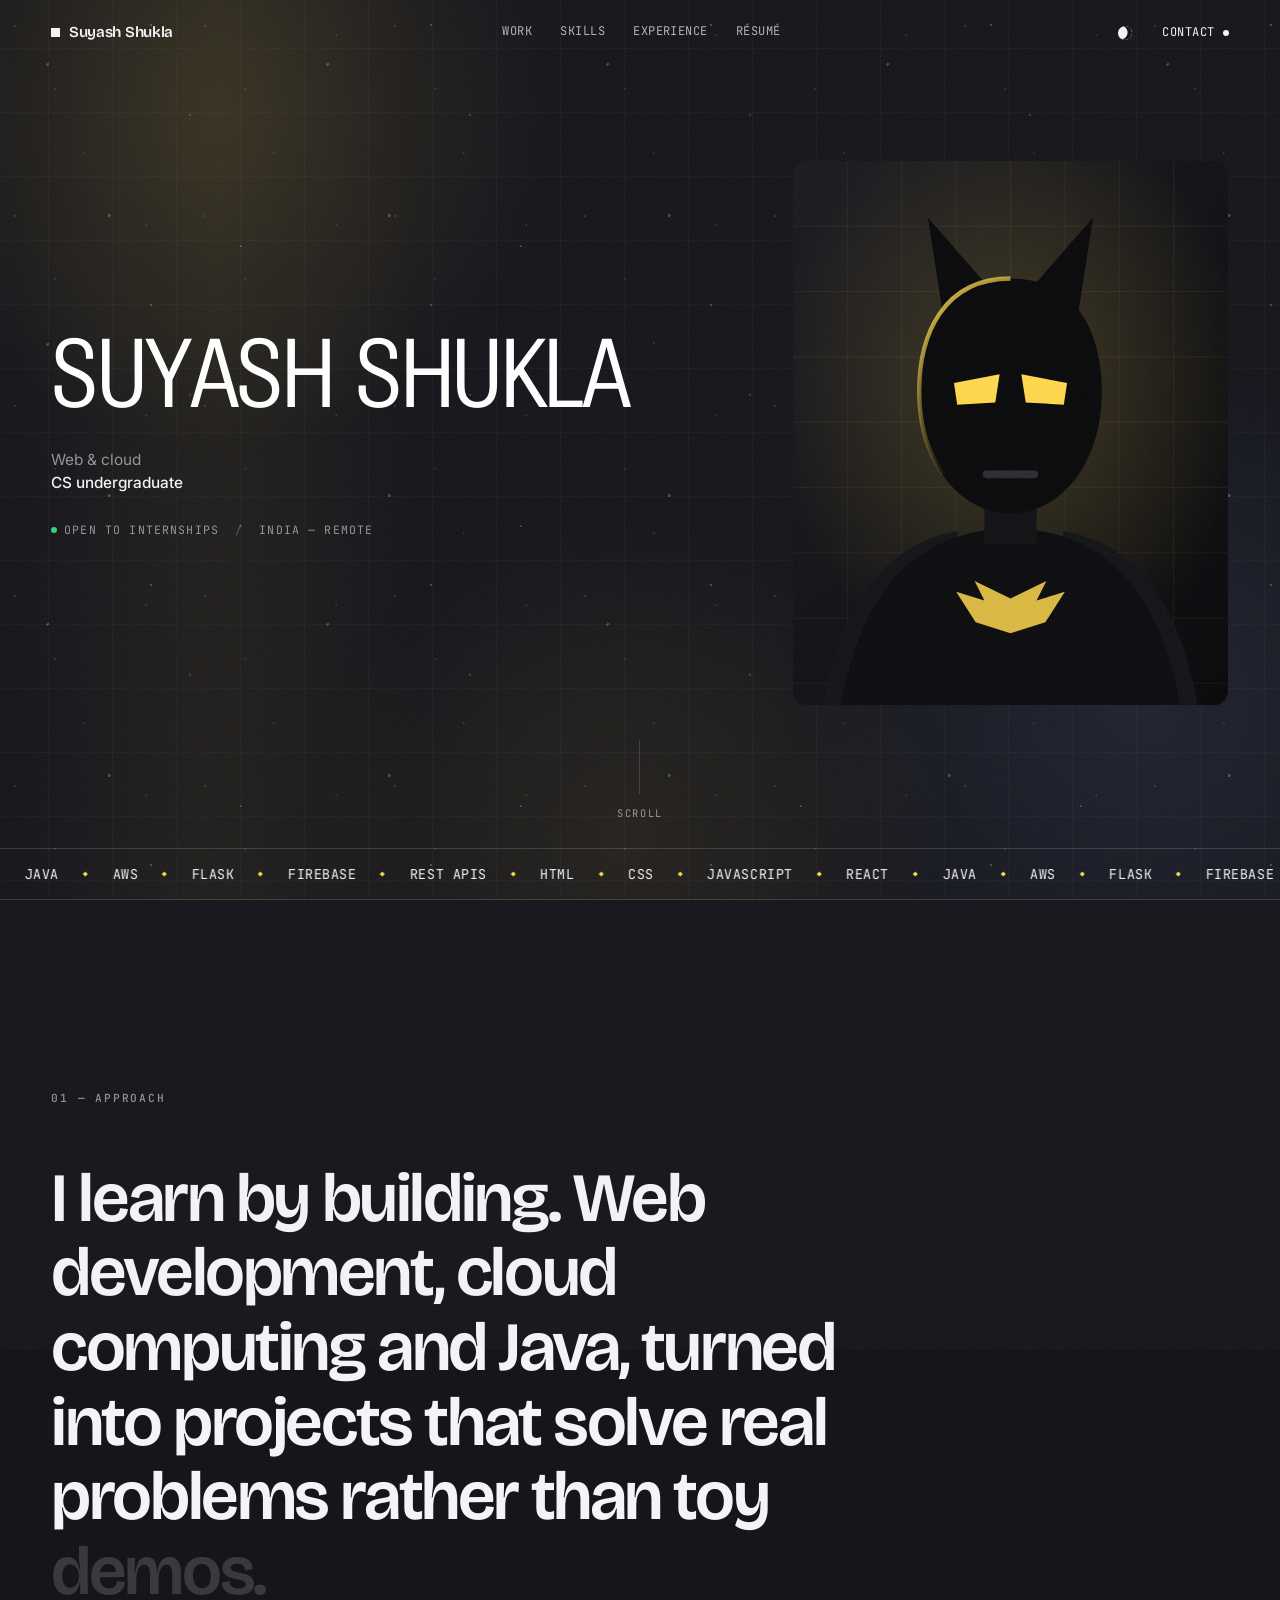
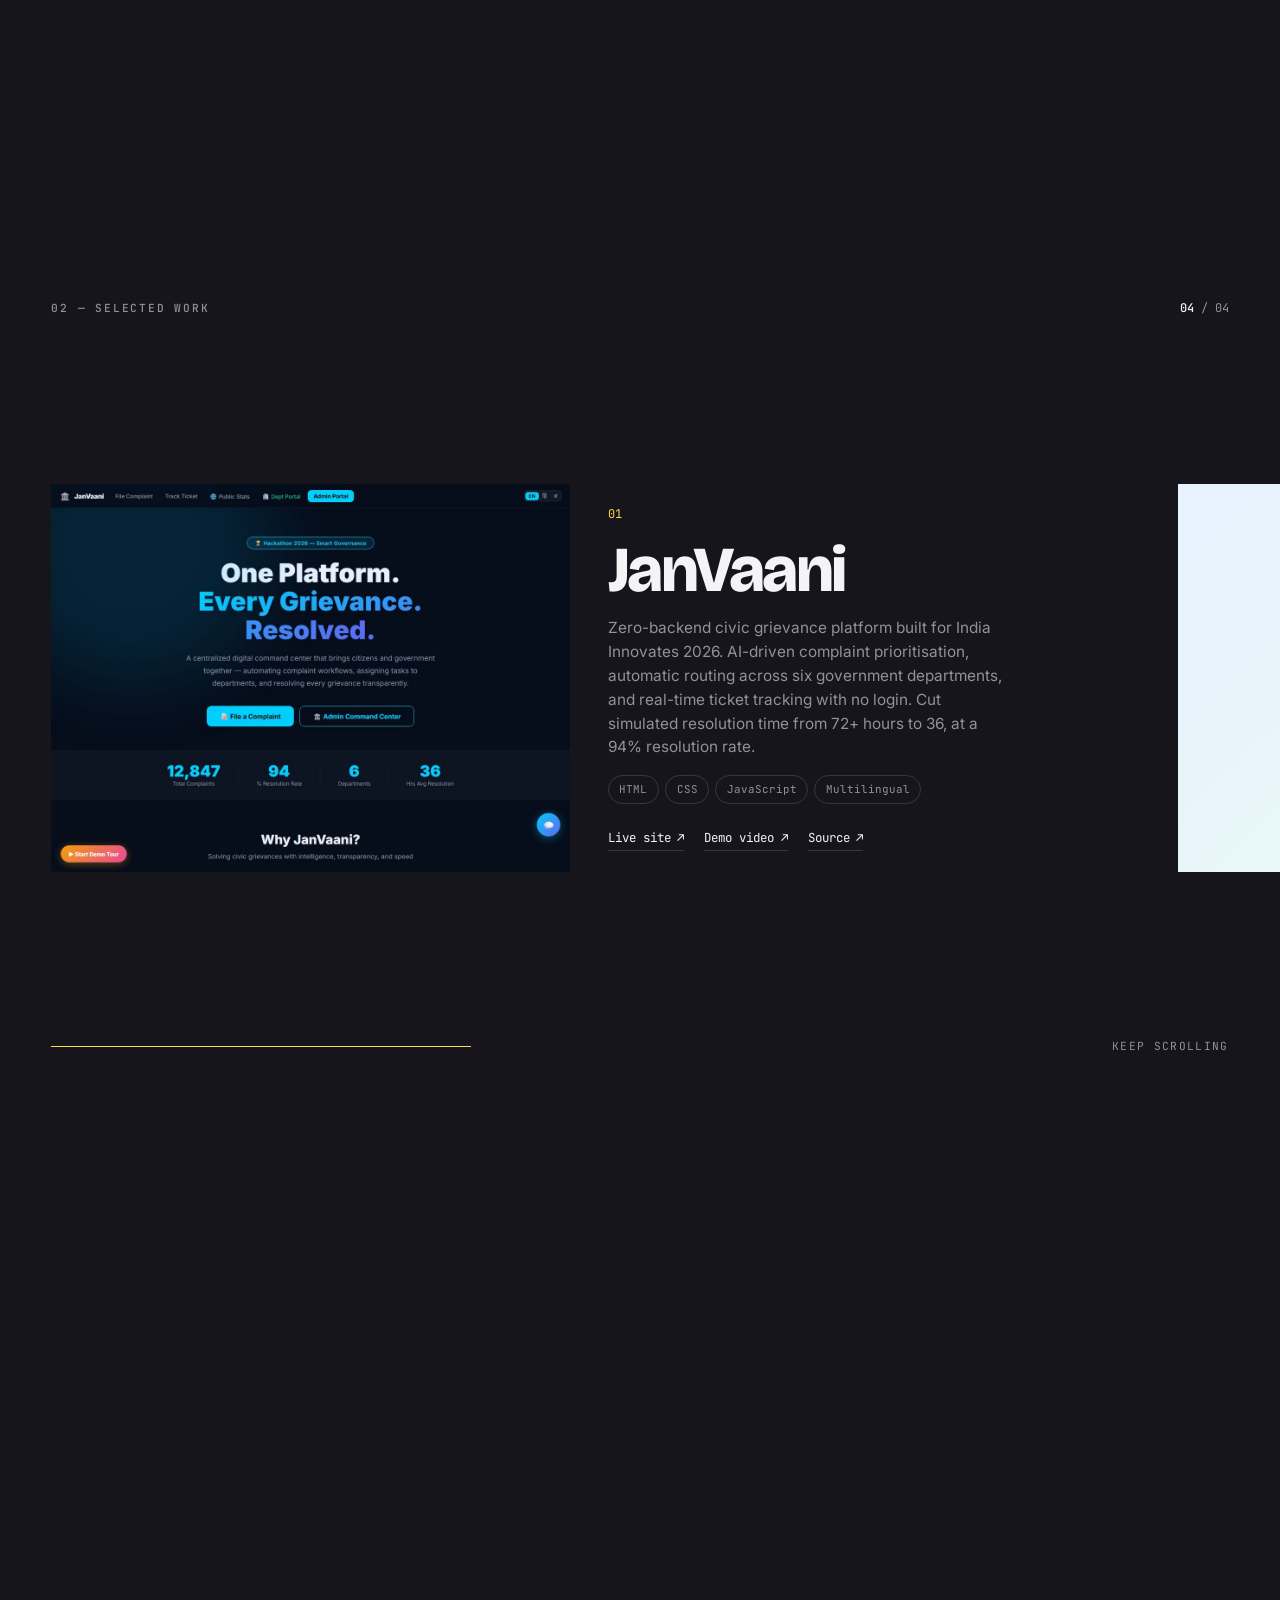
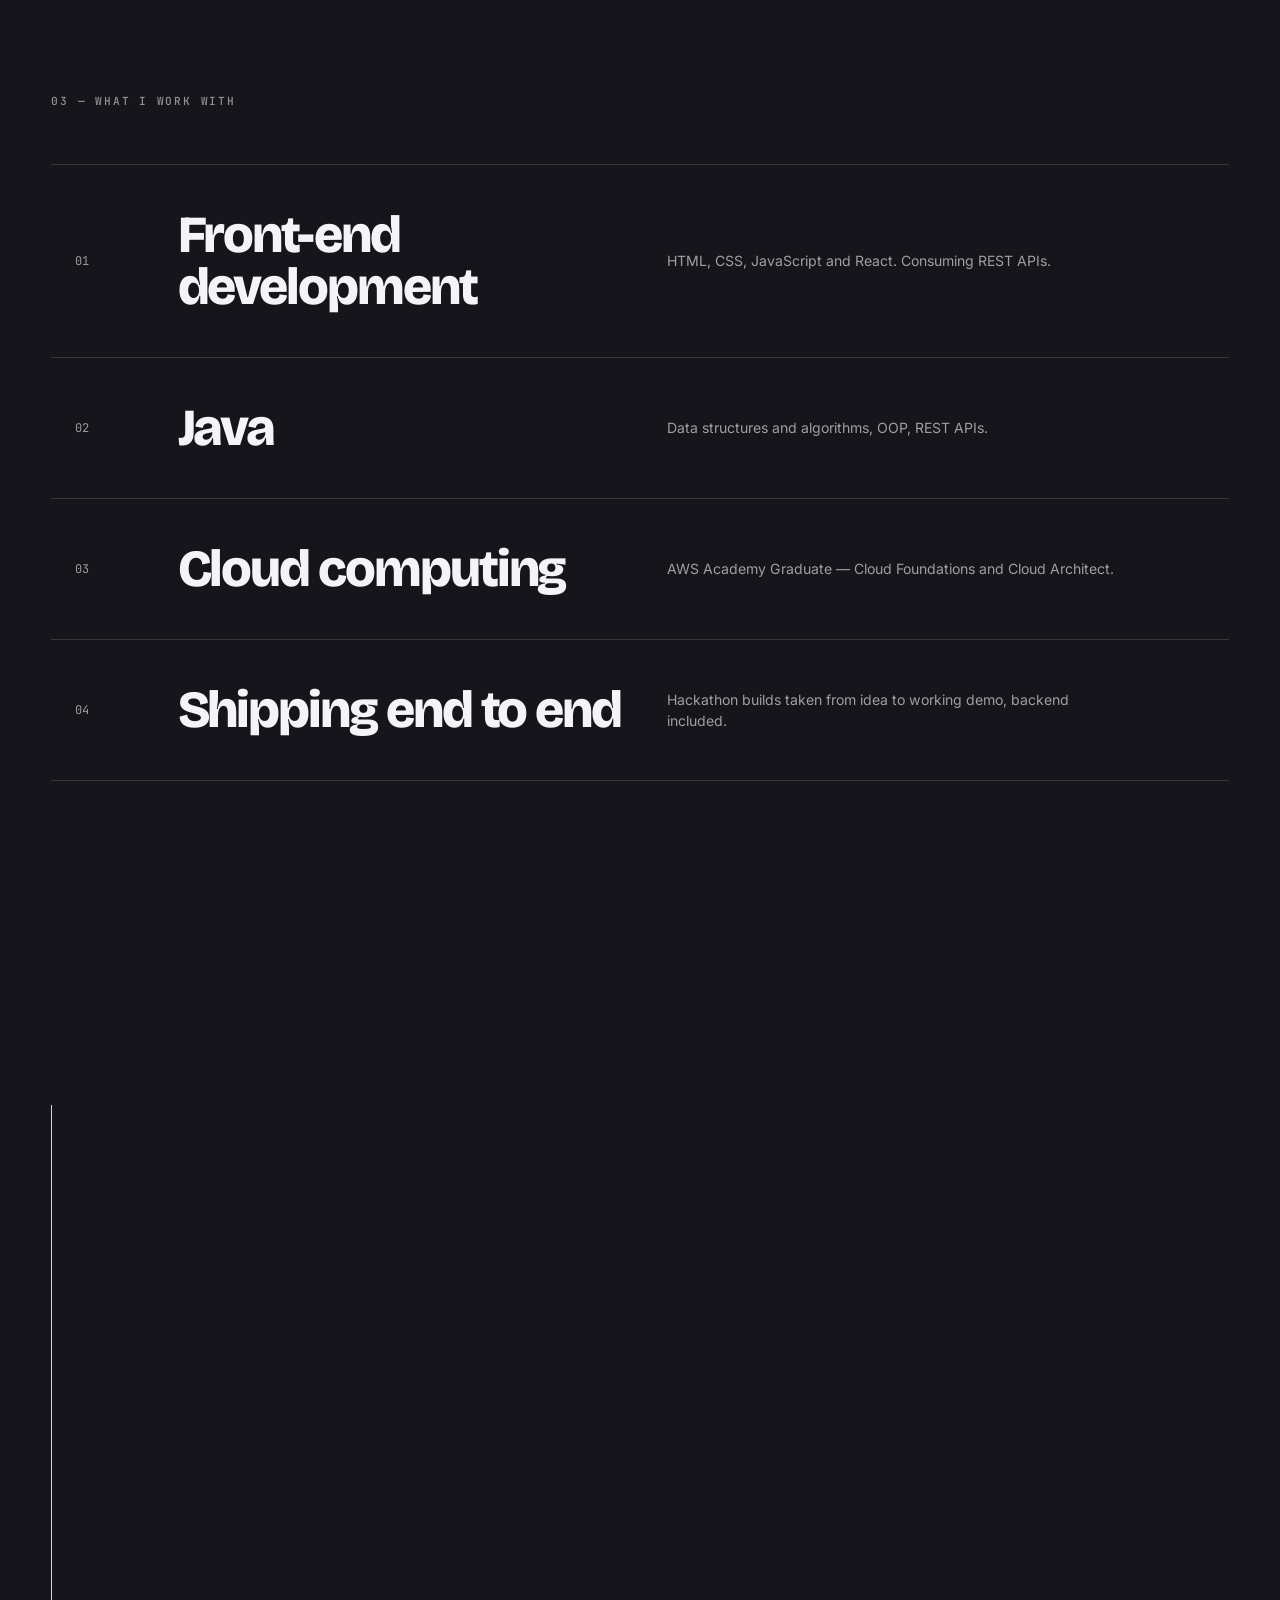
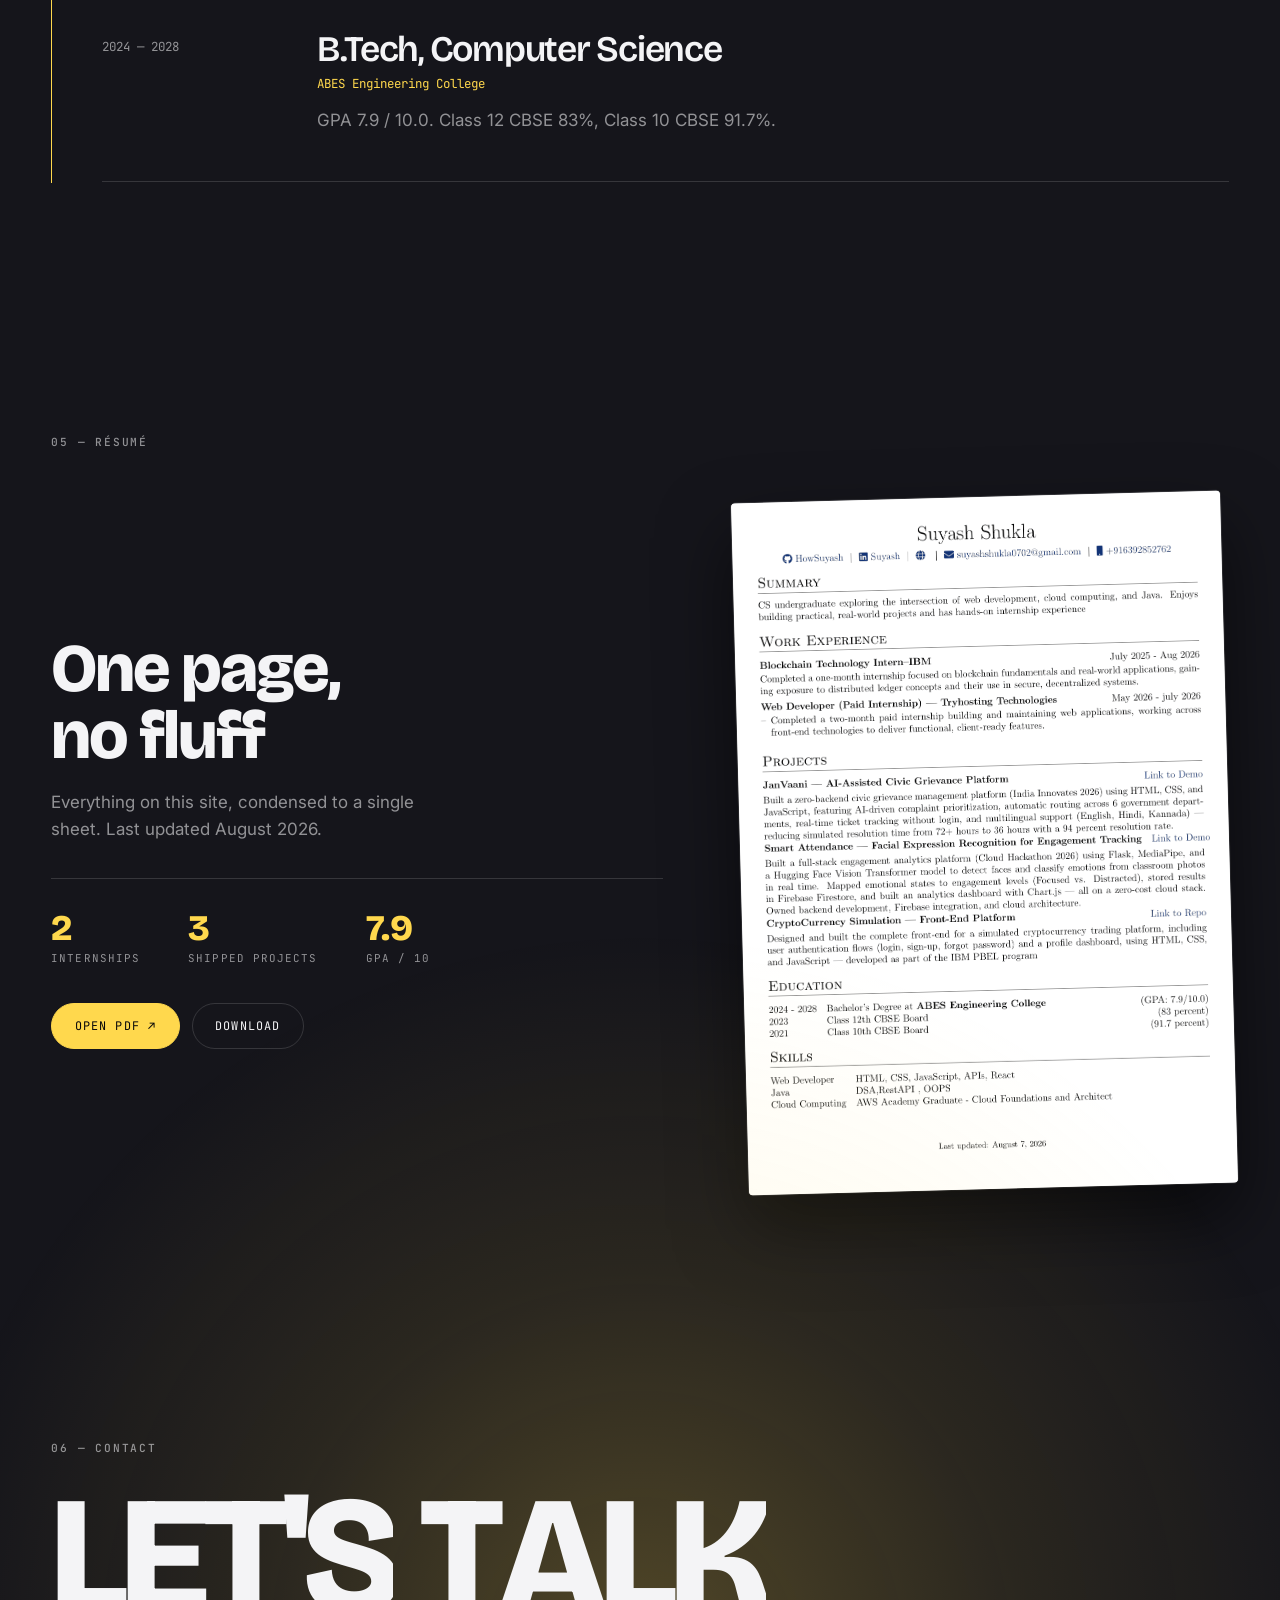
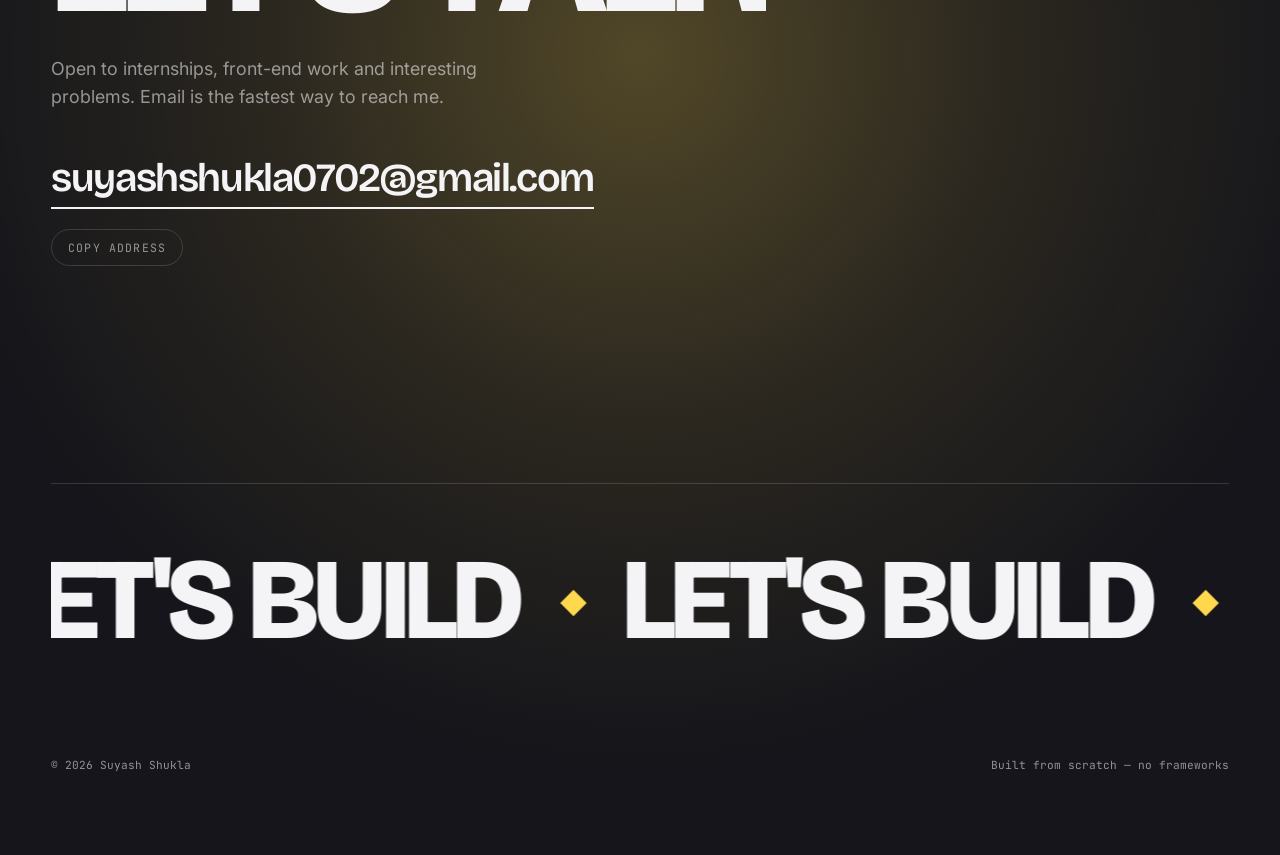
==== index.html @ 13fa260b "Version every asset URL, not just css and js vercel.json serves /assets immutable for a year, but th" ====
<!DOCTYPE html>
<html lang="en">
<head>
<meta charset="UTF-8" />
<meta name="viewport" content="width=device-width, initial-scale=1.0" />

<!-- ========= EDIT: page metadata ========= -->
<title>Suyash Shukla — Web Developer</title>
<meta name="description" content="CS undergraduate working across web development, cloud computing and Java. Selected projects, experience and contact." />
<meta name="author" content="Suyash Shukla" />

<meta property="og:type" content="website" />
<meta property="og:title" content="Suyash Shukla — Web Developer" />
<meta property="og:description" content="CS undergraduate working across web development, cloud computing and Java." />
<!-- absolute, not relative: most social scrapers will not resolve a
     relative og:image and the preview comes out blank -->
<meta property="og:url" content="https://howsuyash.github.io/" />
<meta property="og:image" content="https://howsuyash.github.io/assets/og-image.jpg?v=13" />
<meta property="og:image:width" content="1200" />
<meta property="og:image:height" content="630" />
<meta name="twitter:card" content="summary_large_image" />

<link rel="icon" href="assets/favicon.svg?v=13" type="image/svg+xml" />

<link rel="preconnect" href="https://fonts.googleapis.com" />
<link rel="preconnect" href="https://fonts.gstatic.com" crossorigin />
<!-- Roboto Flex carries the wght + wdth axes the hero proximity effect animates -->
<link href="https://fonts.googleapis.com/css2?family=Bricolage+Grotesque:opsz,wght@12..96,400;12..96,600;12..96,800&family=Roboto+Flex:opsz,wdth,wght@8..144,25..151,100..1000&family=Inter:wght@400;500&family=JetBrains+Mono:wght@400;500&display=swap" rel="stylesheet" />

<!-- Every local asset carries ?v=. They are served immutable for a
     year, so the query string is the only thing that can tell a
     browser to fetch again. After changing anything under assets/,
     css/ or js/, run: python tools/bump-version.py -->
<link rel="stylesheet" href="css/styles.css?v=13" />

<script>
  document.documentElement.classList.add('js');
  /* Runs before the first paint, so the page is never briefly the
     wrong colour. Night is the default for everyone — the site is
     built around it — and the OS preference is deliberately not
     consulted; the toggle in the nav is the way out. A stored choice
     still wins. Storage throws in some private windows, hence the
     try. */
  (function () {
    var m = null;
    try { m = localStorage.getItem('mode'); } catch (e) {}
    document.documentElement.setAttribute('data-mode', m === 'day' ? 'day' : 'night');
  })();
</script>
</head>

<body data-theme="light">

<!-- drifting night haze behind everything. Purely decorative and
     purely CSS — no script, and only transforms animate. -->
<div class="aura" aria-hidden="true">
  <i class="aura__haze aura__haze--1"></i>
  <i class="aura__haze aura__haze--2"></i>
  <i class="aura__haze aura__haze--3"></i>
  <span class="aura__grid"></span>
  <span class="aura__dust aura__dust--far"></span>
  <span class="aura__dust aura__dust--near"></span>
  <span class="aura__beam"></span>
</div>

<div class="grain" aria-hidden="true"></div>
<div class="cursor" id="cursor" aria-hidden="true"></div>
<div class="progress" id="progress" aria-hidden="true"></div>

<a class="skip-link" href="#work">Skip to work</a>

<!-- ============================== NAV ============================== -->
<header class="nav">
  <a class="nav__brand" href="#top">
    <span class="nav__mark" aria-hidden="true"></span>
    <span>Suyash Shukla</span>
  </a>
  <nav class="nav__links" aria-label="Primary">
    <a href="#work">Work</a>
    <a href="#capabilities">Skills</a>
    <a href="#experience">Experience</a>
    <a href="#resume">Résumé</a>
  </nav>
  <div class="nav__end">
    <button class="nav__mode" type="button" data-mode-toggle aria-label="Switch theme">
      <span class="nav__mode-icon" aria-hidden="true"></span>
    </button>
    <a class="nav__cta" href="#contact">
      <span>Contact</span>
      <span class="nav__dot" aria-hidden="true"></span>
    </a>
  </div>
</header>

<main id="top">

  <!-- ======================= CH 1 — HERO ========================= -->
  <section class="chapter hero" data-chapter="light">
    <div class="hero__inner">

      <div class="hero__lead">
        <!-- data-vft = variable-font proximity: every letter warps toward the cursor -->
        <h1 class="hero__name" data-vft>Suyash Shukla</h1>

        <p class="hero__since">
          Web &amp; cloud<br />
          <em>CS undergraduate</em>
        </p>

        <p class="hero__lang">
          <span><i class="pulse" aria-hidden="true"></i> Open to internships</span>
          <span class="hero__sep" aria-hidden="true">/</span>
          <span>India — remote</span>
        </p>
      </div>

      <!-- The cowl sits on top; the real photo underneath is revealed
           through a circular mask that follows the cursor. On touch
           there is no cursor, so the photo shows plainly instead. -->
      <figure class="hero__portrait" data-portrait>
        <img class="hero__portrait-shot" src="assets/portrait.jpg?v=13" width="1000" height="1250"
             alt="Suyash Shukla" />
        <img class="hero__portrait-cowl" src="assets/portrait.svg?v=13" width="400" height="500"
             alt="" aria-hidden="true" />
        <figcaption aria-hidden="true">◆ hover to unmask</figcaption>
      </figure>

    </div>

    <div class="hero__cue" aria-hidden="true">
      <span class="hero__cue-line"><i></i></span>
      <span>Scroll</span>
    </div>

    <div class="ticker" aria-hidden="true">
      <div class="ticker__track" data-ticker>
        <span>HTML</span><b>◆</b><span>CSS</span><b>◆</b><span>JavaScript</span><b>◆</b><span>React</span><b>◆</b><span>Java</span><b>◆</b><span>AWS</span><b>◆</b><span>Flask</span><b>◆</b><span>Firebase</span><b>◆</b><span>REST APIs</span><b>◆</b>
        <span>HTML</span><b>◆</b><span>CSS</span><b>◆</b><span>JavaScript</span><b>◆</b><span>React</span><b>◆</b><span>Java</span><b>◆</b><span>AWS</span><b>◆</b><span>Flask</span><b>◆</b><span>Firebase</span><b>◆</b><span>REST APIs</span><b>◆</b>
      </div>
    </div>
  </section>

  <!-- ==================== CH 2 — MANIFESTO ====================== -->
  <section class="chapter manifesto" data-chapter="dark" id="about">
    <span class="eyebrow">01 — Approach</span>
    <p class="manifesto__text" data-words>
      I learn by building. Web development, cloud computing and Java, turned
      into projects that solve real problems rather than toy demos.
    </p>
  </section>

  <!-- ================== CH 3 — WORK (PINNED) ==================== -->
  <section class="reel" id="work" data-chapter="dark" data-reel>
    <div class="reel__pin">

      <div class="reel__head">
        <span class="eyebrow">02 — Selected work</span>
        <span class="reel__counter"><b data-reel-current>01</b> / 04</span>
      </div>

      <div class="reel__track" data-reel-track>

        <article class="panel">
          <div class="panel__visual panel__visual--shot panel__visual--01">
            <img src="assets/project-01.jpg?v=13" width="1200" height="900" loading="lazy"
                 alt="JanVaani live site — One Platform. Every Grievance. Resolved. — with complaint statistics" />
          </div>
          <div class="panel__info">
            <span class="panel__num">01</span>
            <h2 class="panel__title">JanVaani</h2>
            <p class="panel__desc">
              Zero-backend civic grievance platform built for India Innovates 2026.
              AI-driven complaint prioritisation, automatic routing across six
              government departments, and real-time ticket tracking with no login.
              Cut simulated resolution time from 72+ hours to 36, at a 94% resolution rate.
            </p>
            <ul class="panel__tags"><li>HTML</li><li>CSS</li><li>JavaScript</li><li>Multilingual</li></ul>
            <div class="panel__links">
              <a href="https://smartps-crm.netlify.app/" target="_blank" rel="noopener noreferrer" data-magnetic>Live site <i aria-hidden="true">↗</i></a>
              <a href="https://drive.google.com/file/d/1BvhKTSOiJBS4cqGuRTViAYkHfZNquVjM/view?usp=sharing" target="_blank" rel="noopener noreferrer" data-magnetic>Demo video <i aria-hidden="true">↗</i></a>
              <a href="https://github.com/HowSuyash/Smart-psCRM" target="_blank" rel="noopener noreferrer" data-magnetic>Source <i aria-hidden="true">↗</i></a>
            </div>
          </div>
        </article>

        <article class="panel">
          <div class="panel__visual panel__visual--shot panel__visual--02">
            <img src="assets/project-02.jpg?v=13" width="1200" height="900" loading="lazy"
                 alt="Smart Attendance sign-in screen for the face emotion recognition system" />
          </div>
          <div class="panel__info">
            <span class="panel__num">02</span>
            <h2 class="panel__title">Smart Attendance</h2>
            <p class="panel__desc">
              Full-stack engagement analytics for classrooms, built for Cloud Hackathon 2026.
              A Hugging Face Vision Transformer classifies emotion from classroom photos in
              real time and maps it to engagement — focused or distracted. I owned the
              backend, Firebase integration and cloud architecture, on a zero-cost stack.
            </p>
            <ul class="panel__tags"><li>Flask</li><li>MediaPipe</li><li>Hugging Face</li><li>Firebase</li><li>Chart.js</li></ul>
            <div class="panel__links">
              <a href="https://dashing-concha-5401f5.netlify.app/login.html" target="_blank" rel="noopener noreferrer" data-magnetic>Live site <i aria-hidden="true">↗</i></a>
              <a href="https://github.com/HowSuyash/SmartAttendance" target="_blank" rel="noopener noreferrer" data-magnetic>Source <i aria-hidden="true">↗</i></a>
            </div>
          </div>
        </article>

        <article class="panel">
          <div class="panel__visual panel__visual--shot panel__visual--03">
            <img src="assets/project-03.jpg?v=13" width="1200" height="900" loading="lazy"
                 alt="CryptoSim sign-in screen" />
          </div>
          <div class="panel__info">
            <span class="panel__num">03</span>
            <h2 class="panel__title">CryptoCurrency<br />Simulation</h2>
            <p class="panel__desc">
              The complete front end for a simulated cryptocurrency trading platform,
              built during the IBM PBEL program. Full authentication flow — login,
              sign-up and password recovery — plus a profile dashboard.
            </p>
            <ul class="panel__tags"><li>HTML</li><li>CSS</li><li>JavaScript</li></ul>
            <div class="panel__links">
              <a href="https://github.com/HowSuyash/Cryptocurrency-Simulation" target="_blank" rel="noopener noreferrer" data-magnetic>Repo <i aria-hidden="true">↗</i></a>
            </div>
          </div>
        </article>

        <article class="panel panel--end">
          <div class="panel__info">
            <span class="panel__num">04</span>
            <h2 class="panel__title">More on<br />GitHub</h2>
            <p class="panel__desc">
              Coursework, experiments and the things that never got a landing page.
            </p>
            <div class="panel__links">
              <a href="https://github.com/HowSuyash" target="_blank" rel="noopener noreferrer" data-magnetic>@HowSuyash <i aria-hidden="true">↗</i></a>
            </div>
          </div>
        </article>

      </div>

      <div class="reel__hint" aria-hidden="true">
        <span class="reel__bar"><i data-reel-bar></i></span>
        <span>Keep scrolling</span>
      </div>

    </div>
  </section>

  <!-- =================== CH 4 — CAPABILITIES ==================== -->
  <section class="chapter caps" id="capabilities" data-chapter="light">
    <span class="eyebrow">03 — What I work with</span>

    <ul class="caps__list">
      <li class="cap">
        <span class="cap__num">01</span>
        <h2 class="cap__title">Front-end development</h2>
        <p class="cap__desc">HTML, CSS, JavaScript and React. Consuming REST APIs.</p>
        <i class="cap__arrow" aria-hidden="true">↗</i>
      </li>
      <li class="cap">
        <span class="cap__num">02</span>
        <h2 class="cap__title">Java</h2>
        <p class="cap__desc">Data structures and algorithms, OOP, REST APIs.</p>
        <i class="cap__arrow" aria-hidden="true">↗</i>
      </li>
      <li class="cap">
        <span class="cap__num">03</span>
        <h2 class="cap__title">Cloud computing</h2>
        <p class="cap__desc">AWS Academy Graduate — Cloud Foundations and Cloud Architect.</p>
        <i class="cap__arrow" aria-hidden="true">↗</i>
      </li>
      <li class="cap">
        <span class="cap__num">04</span>
        <h2 class="cap__title">Shipping end to end</h2>
        <p class="cap__desc">Hackathon builds taken from idea to working demo, backend included.</p>
        <i class="cap__arrow" aria-hidden="true">↗</i>
      </li>
    </ul>
  </section>

  <!-- ==================== CH 5 — EXPERIENCE ===================== -->
  <section class="chapter exp" id="experience" data-chapter="dark" data-exp>
    <span class="eyebrow">04 — Experience &amp; education</span>

    <ol class="exp__list">
      <span class="exp__rail" aria-hidden="true"><i data-exp-rail></i></span>

      <li class="exp__row">
        <span class="exp__year">May — Jul 2026</span>
        <div class="exp__body">
          <h2 class="exp__role">Web Developer, Paid Internship</h2>
          <span class="exp__org">Tryhosting Technologies</span>
          <p class="exp__desc">
            Two-month paid internship building and maintaining web applications,
            working across front-end technologies to deliver client-ready features.
          </p>
        </div>
      </li>
      <li class="exp__row">
        <span class="exp__year">Jul — Aug 2025</span>
        <div class="exp__body">
          <h2 class="exp__role">Blockchain Technology Intern</h2>
          <span class="exp__org">IBM</span>
          <p class="exp__desc">
            Internship focused on blockchain fundamentals and real-world applications,
            covering distributed ledger concepts and their use in secure,
            decentralised systems.
          </p>
        </div>
      </li>
      <li class="exp__row">
        <span class="exp__year">2024 — 2028</span>
        <div class="exp__body">
          <h2 class="exp__role">B.Tech, Computer Science</h2>
          <span class="exp__org">ABES Engineering College</span>
          <p class="exp__desc">
            GPA 7.9 / 10.0. Class 12 CBSE 83%, Class 10 CBSE 91.7%.
          </p>
        </div>
      </li>
    </ol>
  </section>

  <!-- ====================== CH 6 — RÉSUMÉ ======================= -->
  <section class="chapter resume" id="resume" data-chapter="light">
    <span class="eyebrow">05 — Résumé</span>

    <div class="resume__grid">
      <div class="resume__side">
        <h2 class="resume__title">One page,<br />no fluff</h2>
        <p class="resume__text">
          Everything on this site, condensed to a single sheet.
          Last updated August 2026.
        </p>

        <ul class="resume__facts">
          <li><b>2</b><span>internships</span></li>
          <li><b>3</b><span>shipped projects</span></li>
          <li><b>7.9</b><span>GPA / 10</span></li>
        </ul>

        <div class="resume__actions">
          <a class="resume__btn resume__btn--solid" href="assets/resume.pdf?v=13"
             target="_blank" rel="noopener noreferrer" data-magnetic>
            Open PDF <i aria-hidden="true">↗</i>
          </a>
          <a class="resume__btn" href="assets/resume.pdf?v=13"
             download="Suyash-Shukla-Resume.pdf" data-magnetic>Download</a>
        </div>
      </div>

      <!-- the page image, not an <iframe>: PDF embeds render blank on most
           mobile browsers. Clicking opens the real PDF. -->
      <a class="resume__paper" href="assets/resume.pdf?v=13" target="_blank" rel="noopener noreferrer"
         aria-label="Open Suyash Shukla's résumé as a PDF">
        <img src="assets/resume-preview.png?v=13" width="1191" height="1684" loading="lazy"
             alt="First page of Suyash Shukla's résumé — summary, work experience, projects, education and skills" />
      </a>
    </div>
  </section>

  <!-- ===================== CH 7 — CONTACT ======================= -->
  <section class="chapter contact" id="contact" data-chapter="accent">
    <div class="contact__inner">
      <span class="eyebrow">06 — Contact</span>
      <h2 class="contact__title" data-split>Let's talk</h2>
      <p class="contact__text">
        Open to internships, front-end work and interesting problems.
        Email is the fastest way to reach me.
      </p>
      <a class="contact__mail" href="mailto:suyashshukla0702@gmail.com" data-magnetic>suyashshukla0702@gmail.com</a>
      <button class="contact__copy" data-copy="suyashshukla0702@gmail.com" type="button">Copy address</button>

      <div class="contact__socials">
        <a href="https://github.com/HowSuyash" target="_blank" rel="noopener noreferrer">GitHub <i aria-hidden="true">↗</i></a>
        <a href="https://www.linkedin.com/in/suyash-shukla-b74b682a7/" target="_blank" rel="noopener noreferrer">LinkedIn <i aria-hidden="true">↗</i></a>
        <a href="tel:+916392852762">+91 63928 52762</a>
        <a href="assets/resume.pdf?v=13" target="_blank" rel="noopener noreferrer">Résumé <i aria-hidden="true">↗</i></a>
      </div>
    </div>

    <div class="ticker ticker--big" aria-hidden="true">
      <div class="ticker__track" data-ticker data-dir="-1">
        <span>LET'S BUILD</span><b>◆</b><span>LET'S BUILD</span><b>◆</b><span>LET'S BUILD</span><b>◆</b><span>LET'S BUILD</span><b>◆</b>
        <span>LET'S BUILD</span><b>◆</b><span>LET'S BUILD</span><b>◆</b><span>LET'S BUILD</span><b>◆</b><span>LET'S BUILD</span><b>◆</b>
      </div>
    </div>
  </section>

</main>

<footer class="footer">
  <span>© <span id="year">2026</span> Suyash Shukla</span>
  <span>Built from scratch — no frameworks</span>
</footer>

<div class="toast" id="toast" role="status" aria-live="polite"></div>

<script src="js/main.js?v=13"></script>
</body>
</html>
---- css/styles.css ----
/* =============================================================
   Portfolio — Kinetic Scroll Story
   Vanilla CSS. No frameworks, no build step.

   The page is a sequence of CHAPTERS. Each <section> declares
   data-chapter="light | dark | accent" and JS flips the whole
   page palette as it scrolls past. All colour lives in the three
   theme blocks below — change those, change everything.

   BATMAN THEME. The page never goes bright — every chapter is a
   shade of night, and the rhythm comes from depth rather than
   inversion. One accent carries the whole thing.

   ACCENT SWAP:
     bat-signal yellow  #ffd84d   (default)
     amber              #ffb020
     ice blue           #7dd3fc
     acid green         #ccff00
   ============================================================= */

/* ---------------------------------------------- tokens ------ */
:root {
  --accent-raw: #ffd84d;

  --font-display: 'Bricolage Grotesque', 'Inter Tight', system-ui, sans-serif;
  /* variable, carries wght + wdth axes — the hero proximity effect needs both */
  --font-flex:    'Roboto Flex', 'Bricolage Grotesque', system-ui, sans-serif;
  --font-body:    'Inter', system-ui, -apple-system, 'Segoe UI', Roboto, sans-serif;
  --font-mono:    'JetBrains Mono', ui-monospace, 'SF Mono', Menlo, Consolas, monospace;

  --pad:  clamp(1.25rem, 4vw, 3.5rem);
  --maxw: 1400px;

  --ease:     cubic-bezier(.22, 1, .36, 1);
  --ease-out: cubic-bezier(.16, 1, .3, 1);

  --bone:  #f4f4f6;   /* near-white, the only "light" left */
  --coal:  #08080a;   /* deepest night */
  --slate: #15151b;   /* raised charcoal */
}

/* =============================================================
   TWO MODES x THREE CHAPTERS

   data-mode on <html> is the palette (night or day). data-theme on
   <body> is the chapter role, set by the scroll observer. The chapter
   names are ROLES, not brightness: in night mode all three are shades
   of dark, in day mode all three are shades of paper.

   Night is written as :not([data-mode='day']) so it also matches "no
   attribute yet" — the page is never briefly wrong before the script
   that reads localStorage has run.

   --accent is the FILL colour and is the same in both modes, because
   it always carries dark ink on top of it. --accent-line is for text
   and thin borders, where the same bright yellow on paper would be
   unreadable and has to darken instead.
   ============================================================= */

/* ------------------------------------------------ night ----- */
html:not([data-mode='day']) body[data-theme='light'] {
  --bg:     var(--slate);
  --ink:    var(--bone);
  --name:   #fff;
  --muted:  rgba(244, 244, 246, .56);
  --line:   rgba(244, 244, 246, .15);
  --faint:  rgba(244, 244, 246, .06);
  --accent: var(--accent-raw);
  --accent-line: var(--accent-raw);
  --accent-ink: var(--coal);
  --glow:   var(--accent-raw);
  --haze-warm: rgba(255, 216, 77, .11);
  --haze-cool: rgba(96, 132, 198, .13);
  --haze-soft: rgba(255, 216, 77, .07);
  --dust:  rgba(255, 255, 255, .22);
  --beam:  rgba(255, 216, 77, .05);
  --grain:  .055;
  color-scheme: dark;
}

html:not([data-mode='day']) body[data-theme='dark'] {
  --bg:     var(--coal);
  --ink:    var(--bone);
  --name:   #fff;
  --muted:  rgba(244, 244, 246, .5);
  --line:   rgba(244, 244, 246, .13);
  --faint:  rgba(244, 244, 246, .06);
  --accent: var(--accent-raw);
  --accent-line: var(--accent-raw);
  --accent-ink: var(--coal);
  --glow:   var(--accent-raw);
  --haze-warm: rgba(255, 216, 77, .1);
  --haze-cool: rgba(96, 132, 198, .12);
  --haze-soft: rgba(255, 216, 77, .06);
  --dust:  rgba(255, 255, 255, .2);
  --beam:  rgba(255, 216, 77, .045);
  --grain:  .07;
  color-scheme: dark;
}

html:not([data-mode='day']) body[data-theme='accent'] {
  --bg:     #0b0904;
  --ink:    var(--bone);
  --name:   #fff;
  --muted:  rgba(244, 244, 246, .58);
  --line:   rgba(255, 216, 77, .22);
  --faint:  rgba(255, 216, 77, .08);
  --accent: var(--accent-raw);
  --accent-line: var(--accent-raw);
  --accent-ink: var(--coal);
  --glow:   var(--accent-raw);
  --haze-warm: rgba(255, 216, 77, .13);
  --haze-cool: rgba(150, 120, 40, .1);
  --haze-soft: rgba(255, 216, 77, .08);
  --dust:  rgba(255, 232, 160, .24);
  --beam:  rgba(255, 216, 77, .07);
  --grain:  .06;
  color-scheme: dark;
}

/* -------------------------------------------------- day ----- */
html[data-mode='day'] body[data-theme='light'] {
  --bg:     #f4f2ec;
  --ink:    #14140f;
  --name:   #0d0d09;
  --muted:  rgba(20, 20, 15, .6);
  --line:   rgba(20, 20, 15, .16);
  --faint:  rgba(20, 20, 15, .07);
  --accent: var(--accent-raw);
  --accent-line: #7a5a00;
  --accent-ink: var(--coal);
  --glow:   #c9960a;
  --haze-warm: rgba(201, 150, 10, .13);
  --haze-cool: rgba(70, 100, 160, .1);
  --haze-soft: rgba(201, 150, 10, .08);
  --dust:  rgba(20, 20, 15, .16);
  --beam:  rgba(201, 150, 10, .07);
  --grain:  .03;
  color-scheme: light;
}

/* the chapters that go dark at night go DEEPER paper by day — the
   rhythm is kept without flipping half the site back to black */
html[data-mode='day'] body[data-theme='dark'] {
  --bg:     #e5e1d6;
  --ink:    #14140f;
  --name:   #0d0d09;
  --muted:  rgba(20, 20, 15, .62);
  --line:   rgba(20, 20, 15, .18);
  --faint:  rgba(20, 20, 15, .08);
  --accent: var(--accent-raw);
  --accent-line: #6f5200;
  --accent-ink: var(--coal);
  --glow:   #b98a08;
  --haze-warm: rgba(185, 138, 8, .12);
  --haze-cool: rgba(70, 100, 160, .09);
  --haze-soft: rgba(185, 138, 8, .07);
  --dust:  rgba(20, 20, 15, .18);
  --beam:  rgba(185, 138, 8, .07);
  --grain:  .035;
  color-scheme: light;
}

html[data-mode='day'] body[data-theme='accent'] {
  --bg:     #f9f1da;
  --ink:    #171308;
  --name:   #0d0b04;
  --muted:  rgba(23, 19, 8, .64);
  --line:   rgba(122, 90, 0, .26);
  --faint:  rgba(122, 90, 0, .1);
  --accent: var(--accent-raw);
  --accent-line: #6a4e00;
  --accent-ink: var(--coal);
  --glow:   #d9a400;
  --haze-warm: rgba(217, 164, 0, .16);
  --haze-cool: rgba(150, 120, 40, .1);
  --haze-soft: rgba(217, 164, 0, .1);
  --dust:  rgba(23, 19, 8, .16);
  --beam:  rgba(217, 164, 0, .09);
  --grain:  .035;
  color-scheme: light;
}

/* ---------------------------------------------- reset ------- */
*, *::before, *::after { box-sizing: border-box; }

html {
  scroll-behavior: smooth;
  -webkit-text-size-adjust: 100%;
}

body {
  margin: 0;
  background: var(--bg);
  color: var(--ink);
  font-family: var(--font-body);
  font-size: clamp(.95rem, .9rem + .2vw, 1.0625rem);
  line-height: 1.55;
  overflow-x: hidden;
  transition: background-color .7s var(--ease), color .7s var(--ease);
}

h1, h2, h3, p, ul, ol, figure { margin: 0; }
ul, ol { padding: 0; list-style: none; }
img { max-width: 100%; display: block; }
a { color: inherit; text-decoration: none; }
button { font: inherit; color: inherit; background: none; border: 0; cursor: pointer; }

::selection { background: var(--accent); color: var(--accent-ink); }

:focus-visible {
  outline: 2px solid var(--accent-line);
  outline-offset: 4px;
  border-radius: 2px;
}

.skip-link {
  position: fixed;
  top: -100px;
  left: var(--pad);
  z-index: 300;
  padding: .7rem 1.1rem;
  background: var(--ink);
  color: var(--bg);
  font-size: .85rem;
  transition: top .25s var(--ease);
}
.skip-link:focus { top: 1rem; }

/* ------------------------------------------- night haze ----- */
/* Sits between the page background and the content (z-index 0 vs 2).
   Three soft pools of light drift across it and a faint grid slides
   under them, so the page is never a flat slab of black.

   Only `transform` is animated. Transforms are composited, so none of
   this costs a layout or a paint per frame — which is what lets it run
   on a phone without stuttering. No blur filters for the same reason:
   the softness comes from the gradients themselves. */
.aura {
  position: fixed;
  inset: 0;
  z-index: 0;
  overflow: hidden;
  pointer-events: none;
}

.aura__haze {
  position: absolute;
  display: block;
  width: 62vmax;
  height: 62vmax;
  border-radius: 50%;
  will-change: transform;
}

.aura__haze--1 {
  top: -22vmax;
  left: -14vmax;
  background: radial-gradient(circle, var(--haze-warm) 0%, transparent 62%);
  animation: haze-1 46s ease-in-out infinite;
}
.aura__haze--2 {
  top: 24vmax;
  right: -20vmax;
  background: radial-gradient(circle, var(--haze-cool) 0%, transparent 64%);
  animation: haze-2 61s ease-in-out infinite;
}
.aura__haze--3 {
  bottom: -26vmax;
  left: 18vmax;
  background: radial-gradient(circle, var(--haze-soft) 0%, transparent 60%);
  animation: haze-3 53s ease-in-out infinite;
}

@keyframes haze-1 {
  0%, 100% { transform: translate3d(0, 0, 0) scale(1); }
  50%      { transform: translate3d(14vmax, 9vmax, 0) scale(1.18); }
}
@keyframes haze-2 {
  0%, 100% { transform: translate3d(0, 0, 0) scale(1.1); }
  50%      { transform: translate3d(-17vmax, -11vmax, 0) scale(.92); }
}
@keyframes haze-3 {
  0%, 100% { transform: translate3d(0, 0, 0) scale(.95); }
  50%      { transform: translate3d(11vmax, -13vmax, 0) scale(1.22); }
}

/* A searchlight crossing the frame. It starts and ends well outside
   the viewport, so the loop restart is never seen and no opacity
   keyframes are needed to hide it. */
.aura__beam {
  position: absolute;
  top: -60%;
  left: 0;
  width: 34%;
  height: 220%;
  background: linear-gradient(90deg, transparent 0%, var(--beam) 50%, transparent 100%);
  will-change: transform;
  animation: beam-sweep 27s linear infinite;
}
@keyframes beam-sweep {
  from { transform: rotate(16deg) translate3d(-70vw, 0, 0); }
  to   { transform: rotate(16deg) translate3d(180vw, 0, 0); }
}

/* Dust in the light. Each layer is one tile of five irregularly
   placed specks, repeated — irregular positions inside the tile stop
   it reading as the grid it technically is. The two layers drift at
   different speeds, which is what makes it feel like depth rather
   than a flat texture. Each travels exactly one tile, so it loops
   without a seam. */
.aura__dust {
  position: absolute;
  inset: -280px 0;
  will-change: transform;
}
.aura__dust--near {
  background-image:
    radial-gradient(circle at 17% 23%, var(--dust) 1.3px, transparent 1.4px),
    radial-gradient(circle at 68% 41%, var(--dust) 1px,   transparent 1.1px),
    radial-gradient(circle at 39% 77%, var(--dust) 1.5px, transparent 1.6px),
    radial-gradient(circle at 86% 88%, var(--dust) 1px,   transparent 1.1px),
    radial-gradient(circle at 54% 9%,  var(--dust) 1.2px, transparent 1.3px);
  background-size: 280px 280px;
  animation: dust-near 34s linear infinite;
}
.aura__dust--far {
  opacity: .55;
  background-image:
    radial-gradient(circle at 8% 61%,  var(--dust) 1px, transparent 1.1px),
    radial-gradient(circle at 44% 28%, var(--dust) 1px, transparent 1.1px),
    radial-gradient(circle at 77% 66%, var(--dust) 1px, transparent 1.1px),
    radial-gradient(circle at 29% 94%, var(--dust) 1px, transparent 1.1px);
  background-size: 190px 190px;
  animation: dust-far 58s linear infinite;
}
@keyframes dust-near {
  from { transform: translate3d(0, 0, 0); }
  to   { transform: translate3d(-40px, -280px, 0); }
}
@keyframes dust-far {
  from { transform: translate3d(0, 0, 0); }
  to   { transform: translate3d(26px, -190px, 0); }
}

/* the grid tile is 64px, and the drift is exactly one tile, so the
   loop is seamless with no jump at the wrap */
.aura__grid {
  position: absolute;
  inset: -80px;
  opacity: .5;
  background-image:
    linear-gradient(to right, var(--faint) 1px, transparent 1px),
    linear-gradient(to bottom, var(--faint) 1px, transparent 1px);
  background-size: 64px 64px;
  will-change: transform;
  animation: grid-drift 36s linear infinite;
}
@keyframes grid-drift {
  from { transform: translate3d(0, 0, 0); }
  to   { transform: translate3d(64px, 64px, 0); }
}

/* ------------------------------------------ fixed overlays -- */
.grain {
  position: fixed;
  inset: -50%;
  z-index: 90;
  pointer-events: none;
  opacity: var(--grain);
  transition: opacity .7s var(--ease);
  background-image: url("data:image/svg+xml,%3Csvg xmlns='http://www.w3.org/2000/svg' width='200' height='200'%3E%3Cfilter id='n'%3E%3CfeTurbulence type='fractalNoise' baseFrequency='.85' numOctaves='3'/%3E%3C/filter%3E%3Crect width='200' height='200' filter='url(%23n)'/%3E%3C/svg%3E");
}

.progress {
  position: fixed;
  top: 0;
  left: 0;
  right: 0;
  height: 2px;
  z-index: 120;
  background: var(--accent);
  transform: scaleX(0);
  transform-origin: 0 50%;
  will-change: transform;
}

.cursor {
  position: fixed;
  top: 0;
  left: 0;
  z-index: 200;
  width: 14px;
  height: 14px;
  margin: -7px 0 0 -7px;
  border-radius: 50%;
  background: #fff;
  mix-blend-mode: difference;
  pointer-events: none;
  opacity: 0;
  transform: translate3d(-100px, -100px, 0);
  transition: opacity .3s var(--ease), width .35s var(--ease), height .35s var(--ease),
              margin .35s var(--ease);
}
.cursor.is-active { opacity: 1; }
.cursor.is-hover {
  width: 56px;
  height: 56px;
  margin: -28px 0 0 -28px;
}

/* ---------------------------------------------- type -------- */
.eyebrow {
  display: block;
  font-family: var(--font-mono);
  font-size: .7rem;
  font-weight: 500;
  letter-spacing: .16em;
  text-transform: uppercase;
  color: var(--muted);
}

.tag {
  display: inline-flex;
  align-items: center;
  gap: .5rem;
  padding: .4rem .85rem;
  border: 1px solid var(--line);
  border-radius: 100px;
  font-family: var(--font-mono);
  font-size: .7rem;
  letter-spacing: .02em;
  color: var(--muted);
}
.tag--mono { border-color: transparent; padding-inline: 0; }

.pulse {
  width: 6px;
  height: 6px;
  border-radius: 50%;
  background: #38d17a;
  animation: pulse 2.4s infinite;
}
@keyframes pulse {
  0%   { box-shadow: 0 0 0 0 rgba(56, 209, 122, .55); }
  70%  { box-shadow: 0 0 0 8px rgba(56, 209, 122, 0); }
  100% { box-shadow: 0 0 0 0 rgba(56, 209, 122, 0); }
}

/* split-text animation (JS wraps each char) */
.char {
  display: inline-block;
  will-change: transform;
}
/* same arm-on-demand rule as the scroll reveals: visible unless JS
   deliberately hides it, and only while it is still off screen */
.js [data-split] .char {
  transition: transform .9s var(--ease-out);
  transition-delay: calc(var(--i) * 22ms);
}
.js [data-split].is-armed .char {
  transform: translateY(110%);
  transition: none;
}
[data-split] .line-mask {
  display: inline-block;
  overflow: hidden;
  vertical-align: bottom;
  /* room for descenders and the apostrophe so nothing clips */
  padding-bottom: .12em;
  margin-bottom: -.12em;
}

/* ------------------------------------------- mode toggle ---- */
.nav__end {
  display: inline-flex;
  align-items: center;
  gap: clamp(.9rem, 2vw, 1.4rem);
}

.nav__mode {
  display: inline-flex;
  align-items: center;
  justify-content: center;
  width: 30px;
  height: 30px;
  padding: 0;
  border-radius: 50%;
  color: inherit;
  transition: background-color .3s var(--ease);
}
.nav__mode:hover { background: var(--faint); }

/* One circle, two shapes. At night an inset shadow in the page
   colour bites a crescent out of it; by day it shrinks to a disc
   with a ring around it. No icon files, and it recolours with the
   chapter because it is drawn in currentColor. */
.nav__mode-icon {
  width: 14px;
  height: 14px;
  border-radius: 50%;
  background: currentColor;
  transition: box-shadow .45s var(--ease), transform .45s var(--ease);
}
html:not([data-mode='day']) .nav__mode-icon {
  box-shadow: inset -4px -2px 0 0 var(--bg);
  transform: rotate(-20deg);
}
html[data-mode='day'] .nav__mode-icon {
  box-shadow: 0 0 0 2px var(--bg), 0 0 0 3.5px currentColor;
  transform: scale(.62);
}

/* ---------------------------------------------- nav --------- */
.nav {
  position: fixed;
  top: 0;
  left: 0;
  right: 0;
  z-index: 110;
  display: flex;
  align-items: center;
  justify-content: space-between;
  gap: 1rem;
  padding: 1.1rem var(--pad);
  color: var(--ink);
  transition: color .7s var(--ease);
}
/* the nav inherits each chapter's ink colour, so it stays legible
   across every inversion without needing a background plate */

.nav__brand {
  display: inline-flex;
  align-items: center;
  gap: .55rem;
  font-family: var(--font-display);
  font-weight: 600;
  font-size: .95rem;
  letter-spacing: -.02em;
}
.nav__mark {
  width: 9px;
  height: 9px;
  background: currentColor;
  transition: transform .6s var(--ease);
}
.nav__brand:hover .nav__mark { transform: rotate(135deg) scale(1.2); }

.nav__links {
  display: flex;
  gap: 1.75rem;
  font-family: var(--font-mono);
  font-size: .75rem;
  letter-spacing: .04em;
  text-transform: uppercase;
}
.nav__links a {
  position: relative;
  padding-bottom: 2px;
  opacity: .7;
  transition: opacity .25s var(--ease);
}
.nav__links a::after {
  content: '';
  position: absolute;
  left: 0;
  bottom: 0;
  width: 100%;
  height: 1px;
  background: currentColor;
  transform: scaleX(0);
  transform-origin: 100% 50%;
  transition: transform .4s var(--ease);
}
.nav__links a:hover { opacity: 1; }
.nav__links a:hover::after { transform: scaleX(1); transform-origin: 0 50%; }

.nav__cta {
  display: inline-flex;
  align-items: center;
  gap: .5rem;
  font-family: var(--font-mono);
  font-size: .75rem;
  letter-spacing: .04em;
  text-transform: uppercase;
}
.nav__dot {
  width: 6px;
  height: 6px;
  border-radius: 50%;
  background: currentColor;
  transition: transform .35s var(--ease);
}
.nav__cta:hover .nav__dot { transform: scale(2.2); }

/* ---------------------------------------------- chapters ---- */
.chapter {
  position: relative;
  z-index: 2;
  padding: clamp(6rem, 14vh, 9rem) var(--pad);
}

/* ---------------------------------------------- ch1 hero ----
   One centred uppercase headline, italic serif asides, a small
   media chip set inline in the type, and a scroll-driven lift.
   The letters warp toward the cursor — see [data-vft] below.
   ------------------------------------------------------------ */
.hero {
  min-height: 100svh;
  display: flex;
  flex-direction: column;
  justify-content: space-between;
  align-items: center;
  text-align: left;
  padding-bottom: 0;
  overflow: hidden;
}

/* name on the left, big portrait on the right */
.hero__inner {
  position: relative;
  flex: 1;
  width: 100%;
  max-width: var(--maxw);
  margin: 0 auto;
  display: grid;
  grid-template-columns: minmax(0, 1fr) clamp(230px, 34vw, 520px);
  align-items: center;
  gap: clamp(1.5rem, 5vw, 4.5rem);
  /* gives the portrait's rotateX/rotateY real depth instead of a flat skew */
  perspective: 1200px;
  /* --hero-p is written by JS: 0 at rest, 1 after one screen of scroll */
  transform: translateY(calc(var(--hero-p, 0) * -42vh));
  opacity: calc(1 - var(--hero-p, 0) * .95);
  will-change: transform, opacity;
}

.hero__lead {
  display: flex;
  flex-direction: column;
  align-items: flex-start;
  gap: clamp(1.25rem, 3vh, 2rem);
}

/* the descriptor under the name — body face, not a display one */
.hero__since {
  font-size: clamp(.95rem, 1.2vw, 1.1rem);
  line-height: 1.5;
  color: var(--muted);
  animation: fade-in .9s var(--ease-out);
}
/* <em> for the semantics, weight for the emphasis — an italic here
   reads decorative next to the rest of the type */
.hero__since em {
  font-style: normal;
  font-weight: 500;
  color: var(--ink);
}

/* ------------------------------------------- the headline --- */
.hero__name {
  font-family: var(--font-flex);
  font-size: clamp(2.5rem, 7.5vw, 6.5rem);
  line-height: .98;
  letter-spacing: -.015em;
  text-transform: uppercase;
  font-weight: 700;
  font-variation-settings: 'wght' 700, 'wdth' 100;
  /* brighter than body ink in either mode */
  color: var(--name);
  /* headroom: letters widen to wdth 145 under the cursor and must
     not push into the portrait column */
  max-width: 100%;
}

/* every letter is its own element so JS can drive its axes */
.vft-letter {
  display: inline-block;
  font-variation-settings: 'wght' 460, 'wdth' 93;
  will-change: font-variation-settings;
  /* smooths the per-frame axis writes and the settle on leave */
  transition: font-variation-settings .2s var(--ease);
}
/* Entrance runs from hidden to the base style, with NO delay and NO
   fill-mode. The letter is visible in its base state, so if the
   animation never resolves the text is simply already there.
   The cascade comes from staggered DURATION, not delay — a delay
   plus a fill-mode is what strands content invisible. */
.js [data-vft] .vft-letter {
  animation: vft-in var(--ease-out);
  animation-duration: calc(.55s + var(--i) * 45ms);
}
@keyframes vft-in {
  from { opacity: 0; transform: translateY(.16em); }
}

/* ------------------------------------ portrait, right side -- */
.hero__portrait {
  position: relative;
  width: 100%;
  aspect-ratio: 4 / 5;
  /* keeps it inside the viewport on short screens — object-fit
     crops rather than letterboxing when this kicks in */
  max-height: 76svh;
  margin: 0;
  border-radius: 14px;
  overflow: hidden;
  background: var(--coal);
  transform-style: preserve-3d;
  will-change: transform;
  animation: portrait-in 1.15s var(--ease-out);
  /* the reveal size. Mask and ring both read this, so they cannot
     drift apart, and the breakpoints below only have to change it
     once. It must be defined here: --r is a registered property, so
     an undefined var() would silently fall back to its 0px initial
     value and the mask would never open at all. */
  --reveal: 165px;
}
@keyframes portrait-in { from { clip-path: inset(0 0 100% 0); } }

/* two stacked layers: the cowl on top, the real photo beneath */
.hero__portrait-shot,
.hero__portrait-cowl {
  position: absolute;
  inset: 0;
  width: 100%;
  height: 100%;
  object-fit: cover;
}

.hero__portrait-cowl { z-index: 1; }

/* --r is the reveal radius, --mx/--my the cursor position inside the
   frame (written by JS). At rest the radius is 0, so the mask hides
   the photo completely and only the cowl shows. */
@property --r {
  syntax: '<length>';
  inherits: false;
  initial-value: 0px;
}

.hero__portrait-shot {
  z-index: 2;
  --r: 0px;
  object-position: 50% 20%;
  /* the noir treatment is baked into the file, so there is no colour
     left to drain — the reveal lifts brightness instead */
  filter: brightness(.82) contrast(1.04);
  -webkit-mask-image: radial-gradient(circle var(--r) at var(--mx, 50%) var(--my, 50%),
                      #000 62%, transparent 100%);
          mask-image: radial-gradient(circle var(--r) at var(--mx, 50%) var(--my, 50%),
                      #000 62%, transparent 100%);
  transition: --r .45s var(--ease), filter .55s var(--ease);
}
.hero__portrait:hover .hero__portrait-shot {
  --r: var(--reveal);
  filter: none;
}

/* A faint ring of accent at the edge of the reveal. The stops must
   close with a transparent one: a radial-gradient's final stop
   extends outward forever, so ending on the accent floods the whole
   frame instead of drawing a ring.
   --ring is registered so it animates in step with --r. */
@property --ring {
  syntax: '<length>';
  inherits: false;
  initial-value: 0px;
}

.hero__portrait::before {
  content: '';
  position: absolute;
  inset: 0;
  z-index: 3;
  pointer-events: none;
  opacity: 0;
  --ring: 0px;
  background: radial-gradient(circle at var(--mx, 50%) var(--my, 50%),
              transparent 0,
              transparent calc(var(--ring) - 1px),
              color-mix(in srgb, var(--accent-raw) 60%, transparent) var(--ring),
              transparent calc(var(--ring) + 2px));
  transition: opacity .45s var(--ease), --ring .45s var(--ease);
}
.hero__portrait:hover::before { opacity: 1; --ring: var(--reveal); }

/* JS drives the reveal on touch, and adds .can-unmask once it is set
   up to do so. Until then — no JS, old browser — the photo shows
   plainly and the cowl is dropped, because a cowl nobody can open
   would hide the face for good. */
@media (hover: none), (pointer: coarse) {
  .hero__portrait:not(.can-unmask) .hero__portrait-cowl { display: none; }
  .hero__portrait:not(.can-unmask) .hero__portrait-shot {
    -webkit-mask-image: none;
            mask-image: none;
    filter: none;
  }
  .hero__portrait:not(.can-unmask)::before { display: none; }

  /* pan-y keeps vertical scrolling with the page; only sideways drag
     is ours, so the portrait can never trap the user's scroll */
  .hero__portrait.can-unmask { touch-action: pan-y; }
}

/* touch equivalent of :hover — JS toggles it */
.hero__portrait.is-open .hero__portrait-shot { --r: var(--reveal); filter: none; }
.hero__portrait.is-open::before { opacity: 1; --ring: var(--reveal); }

.hero__portrait::after {
  content: '';
  position: absolute;
  inset: 0;
  border-radius: 14px;
  border: 1px solid rgba(255, 255, 255, .16);
  pointer-events: none;
  transition: border-color .45s var(--ease), box-shadow .45s var(--ease);
}
.hero__portrait:hover::after {
  border-color: var(--accent-raw);
  box-shadow: 0 0 0 5px color-mix(in srgb, var(--accent-raw) 30%, transparent);
}

.hero__portrait figcaption {
  position: absolute;
  left: 0;
  right: 0;
  bottom: 0;
  padding: 2.5rem .9rem .8rem;
  background: linear-gradient(transparent, rgba(9, 9, 10, .9));
  color: var(--bone);
  font-family: var(--font-mono);
  font-size: .68rem;
  letter-spacing: .1em;
  text-transform: uppercase;
  opacity: 0;
  transform: translateY(100%);
  transition: opacity .4s var(--ease), transform .4s var(--ease);
}
.hero__portrait:hover figcaption { opacity: 1; transform: none; }

/* ------------------------------------ meta line under name -- */
.hero__lang {
  display: inline-flex;
  flex-wrap: wrap;
  align-items: center;
  justify-content: flex-start;
  gap: .7rem 1rem;
  /* the same mono label treatment as the eyebrows and the nav, so
     the status line reads as metadata rather than prose */
  font-family: var(--font-mono);
  font-size: .72rem;
  letter-spacing: .1em;
  text-transform: uppercase;
  color: var(--muted);
  animation: fade-in 1.35s var(--ease-out);
}
.hero__lang span { display: inline-flex; align-items: center; gap: .45rem; }
.hero__sep { opacity: .5; }

/* ---------------------------------------------- scroll cue -- */
.hero__cue {
  display: flex;
  flex-direction: column;
  align-items: center;
  gap: .7rem;
  padding-bottom: clamp(1rem, 3vh, 2rem);
  font-family: var(--font-mono);
  font-size: .65rem;
  letter-spacing: .16em;
  text-transform: uppercase;
  color: var(--muted);
  opacity: calc(1 - var(--hero-p, 0));
}
.hero__cue-line {
  position: relative;
  display: block;
  width: 1px;
  height: 54px;
  background: var(--line);
  overflow: hidden;
}
.hero__cue-line i {
  position: absolute;
  inset: 0;
  background: var(--accent);
  transform: translateY(-100%);
  animation: sweep-y 2.4s var(--ease) infinite;
}
@keyframes sweep-y {
  0%   { transform: translateY(-100%); }
  55%  { transform: translateY(100%); }
  100% { transform: translateY(100%); }
}

@keyframes fade-in {
  from { opacity: 0; transform: translateY(14px); }
  to   { opacity: 1; transform: none; }
}
/* ---------------------------------------------- ticker ------ */
.ticker {
  overflow: hidden;
  border-top: 1px solid var(--line);
  border-bottom: 1px solid var(--line);
  padding: .9rem 0;
}
.ticker__track {
  display: flex;
  align-items: center;
  gap: 1.5rem;
  width: max-content;
  font-family: var(--font-mono);
  font-size: .85rem;
  letter-spacing: .04em;
  text-transform: uppercase;
  white-space: nowrap;
  will-change: transform;
}
.ticker__track b { color: var(--accent-line); font-size: .6em; }

.ticker--big {
  border: 0;
  border-top: 1px solid var(--line);
  padding: clamp(1rem, 3vh, 2rem) 0;
}
.ticker--big .ticker__track {
  gap: 2.5rem;
  font-family: var(--font-display);
  font-weight: 800;
  font-size: clamp(2.5rem, 9vw, 8rem);
  letter-spacing: -.04em;
}
.ticker--big .ticker__track b { font-size: .3em; }

/* ------------------------------------------ ch2 manifesto --- */
.manifesto {
  min-height: 100svh;
  display: flex;
  flex-direction: column;
  justify-content: center;
  gap: clamp(2rem, 6vh, 4rem);
  max-width: var(--maxw);
  margin: 0 auto;
}

.manifesto__text {
  font-family: var(--font-display);
  font-weight: 600;
  font-size: clamp(1.65rem, 5.4vw, 4.75rem);
  line-height: 1.08;
  letter-spacing: -.035em;
  max-width: 20ch;
}
.manifesto__text .word {
  display: inline-block;
  opacity: .16;
  transition: opacity .35s var(--ease);
}
.manifesto__text .word.is-lit { opacity: 1; }

/* -------------------------------------------- ch3 work reel - */
.reel {
  position: relative;
  z-index: 2;
}

.reel__pin {
  padding: clamp(5rem, 12vh, 8rem) 0;
  display: flex;
  flex-direction: column;
  gap: 2rem;
}
.js [data-reel] .reel__pin {
  position: sticky;
  top: 0;
  height: 100svh;
  overflow: hidden;
  padding: clamp(5rem, 11vh, 7rem) 0 clamp(2rem, 5vh, 3rem);
  justify-content: space-between;
}

.reel__head,
.reel__hint {
  display: flex;
  align-items: center;
  justify-content: space-between;
  gap: 1rem;
  padding-inline: var(--pad);
  flex: 0 0 auto;
}

.reel__counter {
  font-family: var(--font-mono);
  font-size: .75rem;
  color: var(--muted);
}
.reel__counter b { color: var(--ink); font-weight: 500; }

.reel__track {
  display: flex;
  align-items: center;
  gap: clamp(1.5rem, 4vw, 4rem);
  padding-inline: var(--pad);
  overflow-x: auto;
  scroll-snap-type: x mandatory;
  scrollbar-width: none;
}
.reel__track::-webkit-scrollbar { display: none; }
.js [data-reel] .reel__track {
  overflow: visible;
  flex: 1;
  width: max-content;
  will-change: transform;
}

.panel {
  flex: 0 0 min(84vw, 1080px);
  scroll-snap-align: center;
  display: grid;
  grid-template-columns: 1fr 1fr;
  gap: clamp(1.5rem, 3vw, 3rem);
  align-items: center;
}

.panel__visual {
  position: relative;
  aspect-ratio: 4 / 3;
  max-height: 58svh;
  display: grid;
  place-items: center;
  overflow: hidden;
  isolation: isolate;
}
.panel__visual--01 { background: linear-gradient(135deg, #ffd84d, #8a6c14 55%, #221a03); }
.panel__visual--02 { background: linear-gradient(135deg, #3b4a68, #1d2433 55%, #0b0e14); }
.panel__visual--03 { background: linear-gradient(135deg, #2b2b32, #17171c 55%, #08080a); }
.panel__visual span {
  font-size: clamp(3rem, 8vw, 6rem);
  color: rgba(255, 255, 255, .85);
  mix-blend-mode: overlay;
  transition: transform .8s var(--ease);
}
.panel__visual::after {
  content: '';
  position: absolute;
  inset: 0;
  background-image:
    linear-gradient(rgba(255,255,255,.13) 1px, transparent 1px),
    linear-gradient(90deg, rgba(255,255,255,.13) 1px, transparent 1px);
  background-size: 34px 34px;
  mask-image: radial-gradient(circle at 50% 50%, #000 15%, transparent 75%);
  -webkit-mask-image: radial-gradient(circle at 50% 50%, #000 15%, transparent 75%);
}
.panel:hover .panel__visual span { transform: scale(1.2) rotate(10deg); }

/* real project screenshots. The gradient underneath stays as the
   loading colour; the decorative grid overlay is switched off so it
   does not sit on top of the image. */
.panel__visual--shot::after { display: none; }
.panel__visual img {
  width: 100%;
  height: 100%;
  object-fit: cover;
  object-position: top center;
  transition: transform .9s var(--ease);
}
.panel:hover .panel__visual img { transform: scale(1.04); }

.panel__info {
  display: flex;
  flex-direction: column;
  align-items: flex-start;
  gap: 1rem;
}

.panel__num {
  font-family: var(--font-mono);
  font-size: .75rem;
  color: var(--accent-line);
}

.panel__title {
  font-family: var(--font-display);
  font-weight: 800;
  font-size: clamp(2rem, 5vw, 4rem);
  line-height: .95;
  letter-spacing: -.04em;
}

.panel__desc {
  color: var(--muted);
  max-width: 40ch;
  font-size: clamp(.9rem, 1.2vw, 1.05rem);
}

.panel__tags {
  display: flex;
  flex-wrap: wrap;
  gap: .4rem;
  font-family: var(--font-mono);
  font-size: .68rem;
}
.panel__tags li {
  padding: .3rem .65rem;
  border: 1px solid var(--line);
  border-radius: 100px;
  color: var(--muted);
}

.panel__links {
  display: flex;
  gap: 1.25rem;
  margin-top: .5rem;
  font-family: var(--font-mono);
  font-size: .78rem;
}
.panel__links a {
  display: inline-flex;
  align-items: center;
  gap: .4rem;
  padding-bottom: 3px;
  border-bottom: 1px solid var(--line);
  transition: color .3s var(--ease), border-color .3s var(--ease);
}
.panel__links a:hover { color: var(--accent-line); border-color: var(--accent-line); }
.panel__links a i { font-style: normal; transition: transform .3s var(--ease); }
.panel__links a:hover i { transform: translate(3px, -3px); }

.panel--end {
  flex-basis: min(60vw, 620px);
  grid-template-columns: 1fr;
}

.reel__hint {
  font-family: var(--font-mono);
  font-size: .7rem;
  letter-spacing: .12em;
  text-transform: uppercase;
  color: var(--muted);
}
.reel__bar {
  position: relative;
  display: block;
  flex: 1;
  max-width: 420px;
  height: 1px;
  background: var(--line);
}
.reel__bar i {
  position: absolute;
  inset: 0;
  background: var(--accent);
  transform: scaleX(0);
  transform-origin: 0 50%;
  will-change: transform;
}

/* ----------------------------------------- ch4 capabilities - */
.caps {
  max-width: var(--maxw);
  margin: 0 auto;
}
.caps__list { margin-top: clamp(2rem, 6vh, 4rem); }

.cap {
  position: relative;
  display: grid;
  grid-template-columns: 4rem minmax(0, 1fr) minmax(0, 1fr) 3rem;
  align-items: center;
  gap: clamp(1rem, 3vw, 2.5rem);
  padding: clamp(1.5rem, 3.5vw, 2.75rem) clamp(.75rem, 2vw, 1.5rem);
  border-top: 1px solid var(--line);
  overflow: hidden;
  transition: color .45s var(--ease);
}
.cap:last-child { border-bottom: 1px solid var(--line); }

/* accent wipe from the bottom on hover */
.cap::before {
  content: '';
  position: absolute;
  inset: 0;
  background: var(--accent);
  transform: scaleY(0);
  transform-origin: 50% 100%;
  transition: transform .55s var(--ease);
  z-index: 0;
}
.cap:hover::before { transform: scaleY(1); }
.cap:hover { color: var(--accent-ink); }
.cap > * { position: relative; z-index: 1; }

.cap__num {
  font-family: var(--font-mono);
  font-size: .75rem;
  color: currentColor;
  opacity: .6;
}

.cap__title {
  font-family: var(--font-display);
  font-weight: 800;
  font-size: clamp(1.5rem, 4.2vw, 3.25rem);
  line-height: 1;
  letter-spacing: -.04em;
}

.cap__desc {
  color: currentColor;
  opacity: .62;
  font-size: clamp(.88rem, 1.1vw, 1rem);
}

.cap__arrow {
  justify-self: end;
  font-style: normal;
  font-size: 1.35rem;
  opacity: 0;
  transform: translate(-12px, 12px);
  transition: opacity .45s var(--ease), transform .45s var(--ease);
}
.cap:hover .cap__arrow { opacity: 1; transform: none; }

/* ------------------------------------------ ch5 experience -- */
.exp {
  max-width: var(--maxw);
  margin: 0 auto;
}

.exp__list {
  position: relative;
  margin-top: clamp(2rem, 6vh, 4rem);
  padding-left: clamp(1.5rem, 4vw, 3.5rem);
}

.exp__rail {
  position: absolute;
  left: 0;
  top: 0;
  bottom: 0;
  width: 1px;
  background: var(--line);
}
.exp__rail i {
  position: absolute;
  inset: 0;
  background: var(--accent);
  transform: scaleY(0);
  transform-origin: 50% 0;
  will-change: transform;
}

.exp__row {
  display: grid;
  grid-template-columns: 11rem minmax(0, 1fr);
  gap: clamp(1rem, 3vw, 3rem);
  padding: clamp(1.75rem, 4vw, 3rem) 0;
  border-bottom: 1px solid var(--line);
  transition: padding-left .5s var(--ease);
}
.exp__row:first-child { border-top: 1px solid var(--line); }
.exp__row:hover { padding-left: 1rem; }

.exp__year {
  font-family: var(--font-mono);
  font-size: .78rem;
  color: var(--muted);
  padding-top: .4rem;
}

.exp__body {
  display: flex;
  flex-direction: column;
  align-items: flex-start;
  gap: .35rem;
}

.exp__role {
  font-family: var(--font-display);
  font-weight: 600;
  font-size: clamp(1.35rem, 3vw, 2.25rem);
  line-height: 1.05;
  letter-spacing: -.035em;
}
.exp__org {
  font-family: var(--font-mono);
  font-size: .78rem;
  color: var(--accent-line);
}
.exp__desc {
  margin-top: .5rem;
  color: var(--muted);
  max-width: 56ch;
}

/* --------------------------------------------- ch6 resume --- */
.resume__grid {
  max-width: var(--maxw);
  margin-inline: auto;
  display: grid;
  grid-template-columns: minmax(0, 1fr) minmax(0, .8fr);
  align-items: center;
  gap: clamp(2rem, 6vw, 5rem);
  margin-top: clamp(2rem, 5vh, 3.5rem);
}

.resume__title {
  font-family: var(--font-display);
  font-size: clamp(2.25rem, 5.5vw, 4.25rem);
  font-weight: 800;
  line-height: .98;
  letter-spacing: -.03em;
  color: var(--ink);
}

.resume__text {
  max-width: 34ch;
  margin-top: 1.25rem;
  color: var(--muted);
}

.resume__facts {
  display: flex;
  flex-wrap: wrap;
  gap: clamp(1.5rem, 4vw, 3rem);
  margin-top: 2.25rem;
  padding-top: 2rem;
  border-top: 1px solid var(--line);
}
.resume__facts li { display: flex; flex-direction: column; gap: .2rem; }
.resume__facts b {
  font-family: var(--font-display);
  font-size: clamp(1.5rem, 3vw, 2.25rem);
  font-weight: 800;
  line-height: 1;
  color: var(--accent-line);
}
.resume__facts span {
  font-family: var(--font-mono);
  font-size: .68rem;
  letter-spacing: .1em;
  text-transform: uppercase;
  color: var(--muted);
}

.resume__actions {
  display: flex;
  flex-wrap: wrap;
  gap: .75rem;
  margin-top: 2.25rem;
}
.resume__btn {
  display: inline-flex;
  align-items: center;
  gap: .5rem;
  padding: .8rem 1.4rem;
  border: 1px solid var(--line);
  border-radius: 100px;
  font-family: var(--font-mono);
  font-size: .74rem;
  letter-spacing: .1em;
  text-transform: uppercase;
  color: var(--ink);
  transition: background-color .3s var(--ease), color .3s var(--ease),
              border-color .3s var(--ease), transform .3s var(--ease);
}
.resume__btn:hover { border-color: var(--accent-line); transform: translateY(-2px); }
.resume__btn--solid {
  background: var(--accent);
  border-color: var(--accent);
  color: var(--accent-ink);
}
.resume__btn--solid:hover {
  background: transparent;
  color: var(--accent-line);
}

/* the sheet itself — a real page lying on the dark desk */
.resume__paper {
  display: block;
  position: relative;
  border-radius: 4px;
  overflow: hidden;
  background: #fff;
  box-shadow: 0 34px 70px rgba(0, 0, 0, .55), 0 0 0 1px var(--line);
  transform: rotate(-1.5deg);
  transition: transform .7s var(--ease), box-shadow .7s var(--ease);
}
.resume__paper img { width: 100%; height: auto; }
.resume__paper:hover {
  transform: rotate(0deg) translateY(-8px);
  box-shadow: 0 46px 96px rgba(0, 0, 0, .68), 0 0 0 1px var(--accent);
}

/* -------------------------------------------- ch7 contact --- */
/* the bat-signal: a wide beam of accent burning behind the finale */
.contact::before {
  content: '';
  position: absolute;
  left: 50%;
  top: 34%;
  width: min(130vw, 1600px);
  aspect-ratio: 1;
  /* centred on the title rather than anchored to the top edge, so
     the beam sits behind the headline at any section height */
  transform: translate(-50%, -50%);
  background: radial-gradient(circle,
    color-mix(in srgb, var(--glow) 26%, transparent) 0%,
    color-mix(in srgb, var(--glow) 9%, transparent) 34%,
    transparent 64%);
  pointer-events: none;
  z-index: 0;
}
.contact > * { position: relative; z-index: 1; }

.contact {
  min-height: 100svh;
  display: flex;
  flex-direction: column;
  justify-content: center;
  gap: clamp(2rem, 6vh, 4rem);
  padding-bottom: 0;
}

.contact__inner {
  max-width: var(--maxw);
  width: 100%;
  margin: 0 auto;
  display: flex;
  flex-direction: column;
  align-items: flex-start;
  gap: 1.25rem;
  padding-bottom: clamp(2rem, 6vh, 4rem);
}

.contact__title {
  font-family: var(--font-display);
  font-weight: 800;
  font-size: clamp(3rem, 13vw, 12rem);
  line-height: .85;
  letter-spacing: -.045em;
  text-transform: uppercase;
  margin: .5rem 0;
}

.contact__text {
  max-width: 42ch;
  color: var(--muted);
  font-size: clamp(1rem, 1.4vw, 1.15rem);
}

.contact__mail {
  position: relative;
  display: inline-block;
  margin-top: 1rem;
  font-family: var(--font-display);
  font-weight: 600;
  font-size: clamp(1.1rem, 3.4vw, 2.5rem);
  letter-spacing: -.035em;
  word-break: break-word;
  background-image: linear-gradient(currentColor, currentColor);
  background-repeat: no-repeat;
  background-position: 0 100%;
  background-size: 100% 2px;
  transition: background-size .5s var(--ease);
}
.contact__mail:hover { background-size: 0% 2px; }

.contact__copy {
  font-family: var(--font-mono);
  font-size: .72rem;
  letter-spacing: .1em;
  text-transform: uppercase;
  color: var(--muted);
  padding: .55rem 1rem;
  border: 1px solid var(--line);
  border-radius: 100px;
  transition: background-color .3s var(--ease), color .3s var(--ease), border-color .3s var(--ease);
}
.contact__copy:hover {
  background: var(--ink);
  color: var(--bg);
  border-color: var(--ink);
}
.contact__copy.is-copied { background: #1e8f52; border-color: #1e8f52; color: #fff; }

.contact__socials {
  display: flex;
  flex-wrap: wrap;
  gap: 1.75rem;
  margin-top: 2.5rem;
  padding-top: 1.75rem;
  border-top: 1px solid var(--line);
  width: 100%;
  font-family: var(--font-mono);
  font-size: .8rem;
}
.contact__socials a {
  display: inline-flex;
  align-items: center;
  gap: .4rem;
  color: var(--muted);
  transition: color .3s var(--ease);
}
.contact__socials a:hover { color: var(--ink); }
.contact__socials a i { font-style: normal; transition: transform .3s var(--ease); }
.contact__socials a:hover i { transform: translate(3px, -3px); }

/* ---------------------------------------------- footer ------ */
.footer {
  position: relative;
  z-index: 2;
  display: flex;
  flex-wrap: wrap;
  gap: 1rem;
  justify-content: space-between;
  padding: clamp(1.5rem, 4vw, 2.5rem) var(--pad);
  font-family: var(--font-mono);
  font-size: .7rem;
  color: var(--muted);
}

/* ---------------------------------------------- toast ------- */
.toast {
  position: fixed;
  left: 50%;
  bottom: 2rem;
  z-index: 300;
  transform: translate(-50%, 160%);
  padding: .7rem 1.2rem;
  border-radius: 100px;
  background: var(--ink);
  color: var(--bg);
  font-family: var(--font-mono);
  font-size: .75rem;
  opacity: 0;
  pointer-events: none;
  transition: transform .5s var(--ease), opacity .35s var(--ease);
}
.toast.is-visible { transform: translate(-50%, 0); opacity: 1; }

/* -------------------------------------------- reveal -------- */
/* Scroll reveals. The base state is VISIBLE. JS arms an element
   (adds .is-armed, before first paint) only when it starts below
   the fold, and the observer disarms it on entry. Two things this
   buys: content already on screen never blinks out, and nothing is
   hidden unless the script is alive to bring it back. */
.js [data-fade] {
  transition: opacity .9s var(--ease-out), transform .9s var(--ease-out);
}
.js [data-fade].is-armed {
  opacity: 0;
  transform: translateY(30px);
  /* arming must be instantaneous. Without this the element
     transitions FROM its visible state INTO hiding — i.e. the
     content appears, then fades away in front of the reader. */
  transition: none;
}

/* ---------------------------------------------- responsive -- */
@media (max-width: 900px) {
  .resume__grid { grid-template-columns: minmax(0, 1fr); }
  .resume__paper { order: -1; transform: none; max-width: 520px; }
  .resume__paper:hover { transform: translateY(-6px); }

  /* portrait drops below the name and stops being full-bleed tall */
  .hero__inner {
    grid-template-columns: minmax(0, 1fr);
    align-content: center;
    gap: clamp(1.5rem, 4vh, 2.5rem);
  }
  .hero__portrait {
    width: min(70%, 340px);
    max-height: 42svh;
    --reveal: 105px;
  }

  .panel {
    flex-basis: min(88vw, 700px);
    grid-template-columns: 1fr;
    gap: 1.5rem;
  }
  .panel__visual { aspect-ratio: 16 / 10; max-height: 32svh; }
  .panel--end { flex-basis: min(88vw, 700px); }

  .cap {
    grid-template-columns: 3rem minmax(0, 1fr) 2rem;
  }
  .cap__desc { grid-column: 2 / -1; }

  .exp__row { grid-template-columns: 1fr; gap: .5rem; }
}

@media (max-width: 700px) {
  /* one less composited layer on a phone; two pools still read as
     movement and the third was mostly off-screen anyway */
  .aura__haze--3,
  .aura__dust--far { display: none; }
  .aura__grid { opacity: .35; }

  .nav__links { display: none; }
  .hero__portrait { width: min(82%, 300px); max-height: 38svh; --reveal: 92px; }
  .cursor { display: none; }
  .contact__socials { gap: 1rem 1.25rem; }
}

/* --------------------------------------- reduced motion ----- */
@media (prefers-reduced-motion: reduce) {
  html { scroll-behavior: auto; }
  *, *::before, *::after {
    animation-duration: .001ms !important;
    animation-iteration-count: 1 !important;
    transition-duration: .001ms !important;
  }
  .js [data-split] .char { transform: none; }
  .js [data-fade].is-armed { opacity: 1; transform: none; }
  .manifesto__text .word { opacity: 1; }
  .cursor { display: none; }

  /* the pinned reel becomes an ordinary horizontal scroller */
  .js [data-reel] .reel__pin {
    position: static;
    height: auto;
    overflow: visible;
    padding: clamp(4rem, 10vh, 6rem) 0;
  }
  .js [data-reel] .reel__track { overflow-x: auto; width: auto; }
  .reel { height: auto !important; }
}

/* ------------------------------------------------ print ----- */
@media print {
  .nav, .grain, .cursor, .progress, .ticker, .toast, .hero__cue, .reel__hint { display: none !important; }
  body { background: #fff; color: #000; }
  .chapter, .reel__pin { min-height: 0; padding: 1rem 0; }
  .reel { height: auto !important; }
  .js [data-reel] .reel__pin { position: static; height: auto; }
  .js [data-reel] .reel__track { transform: none !important; flex-wrap: wrap; }
  .panel { break-inside: avoid; }
}
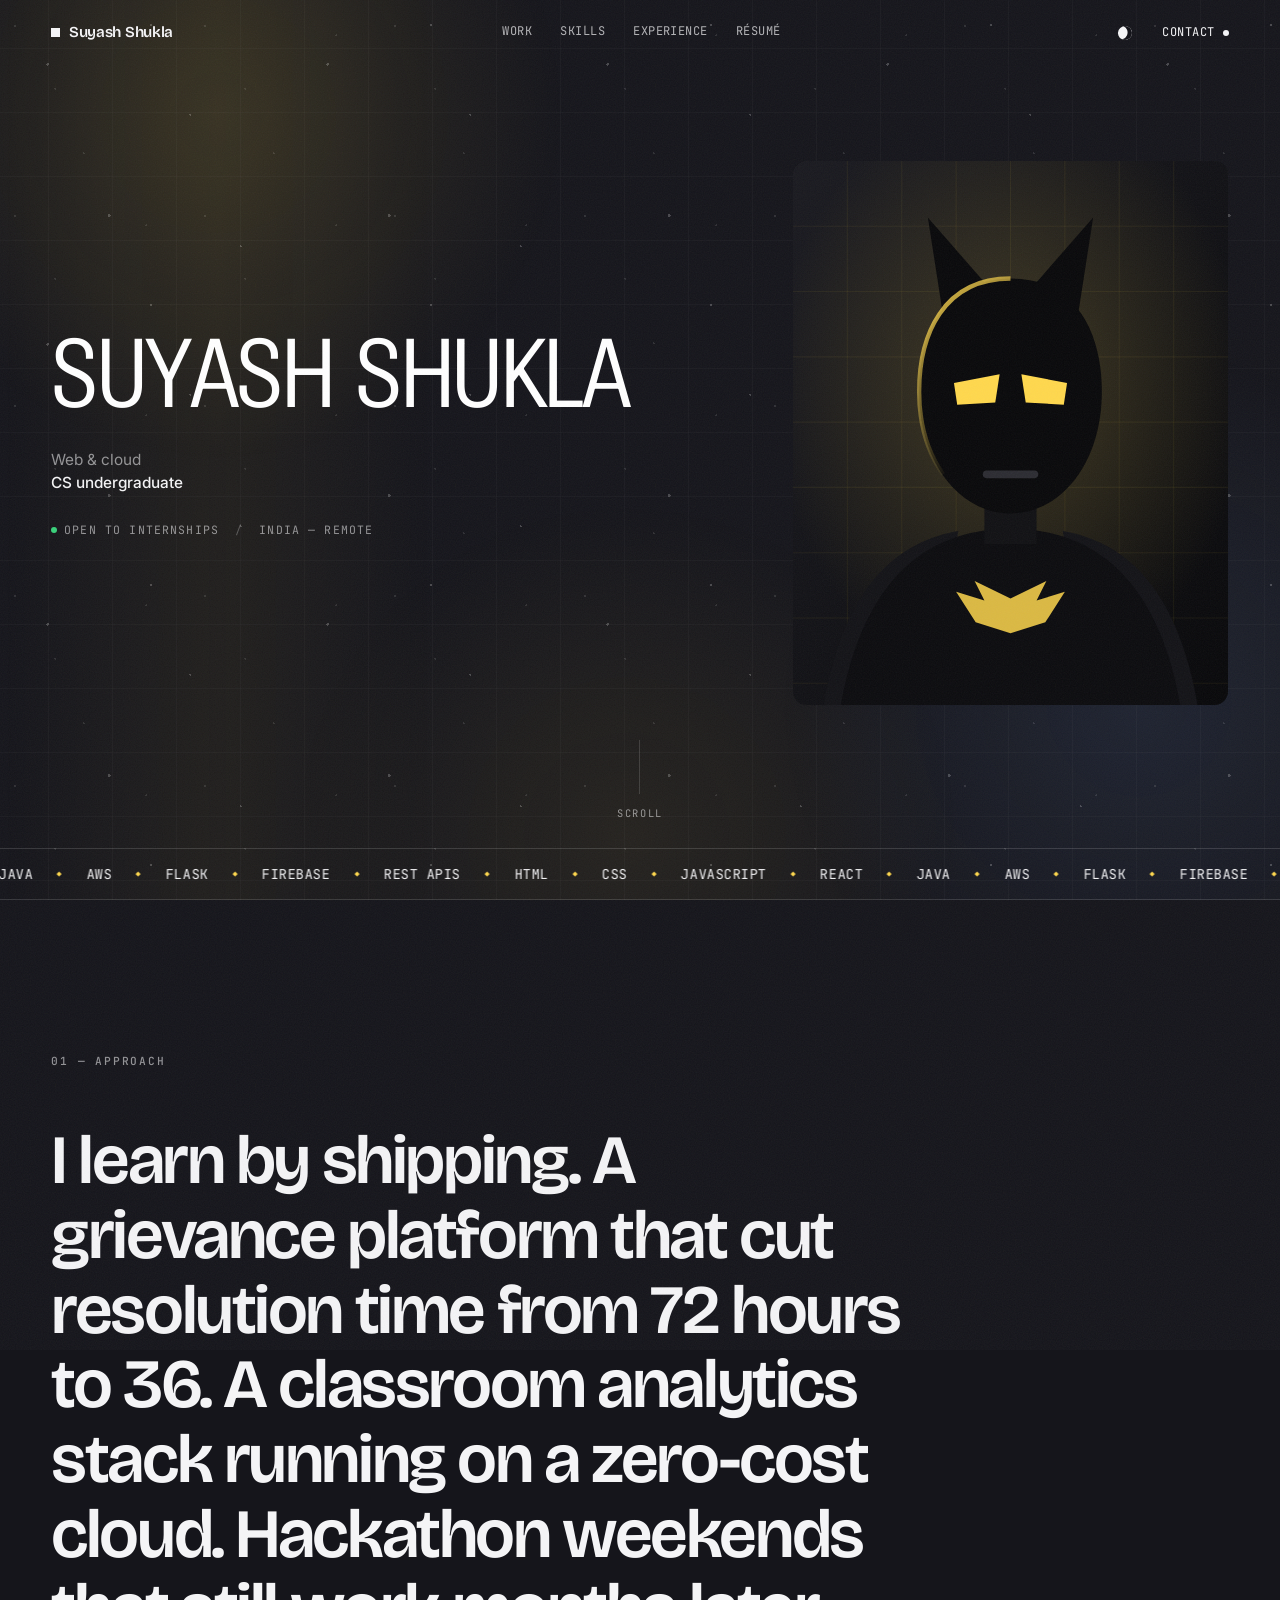
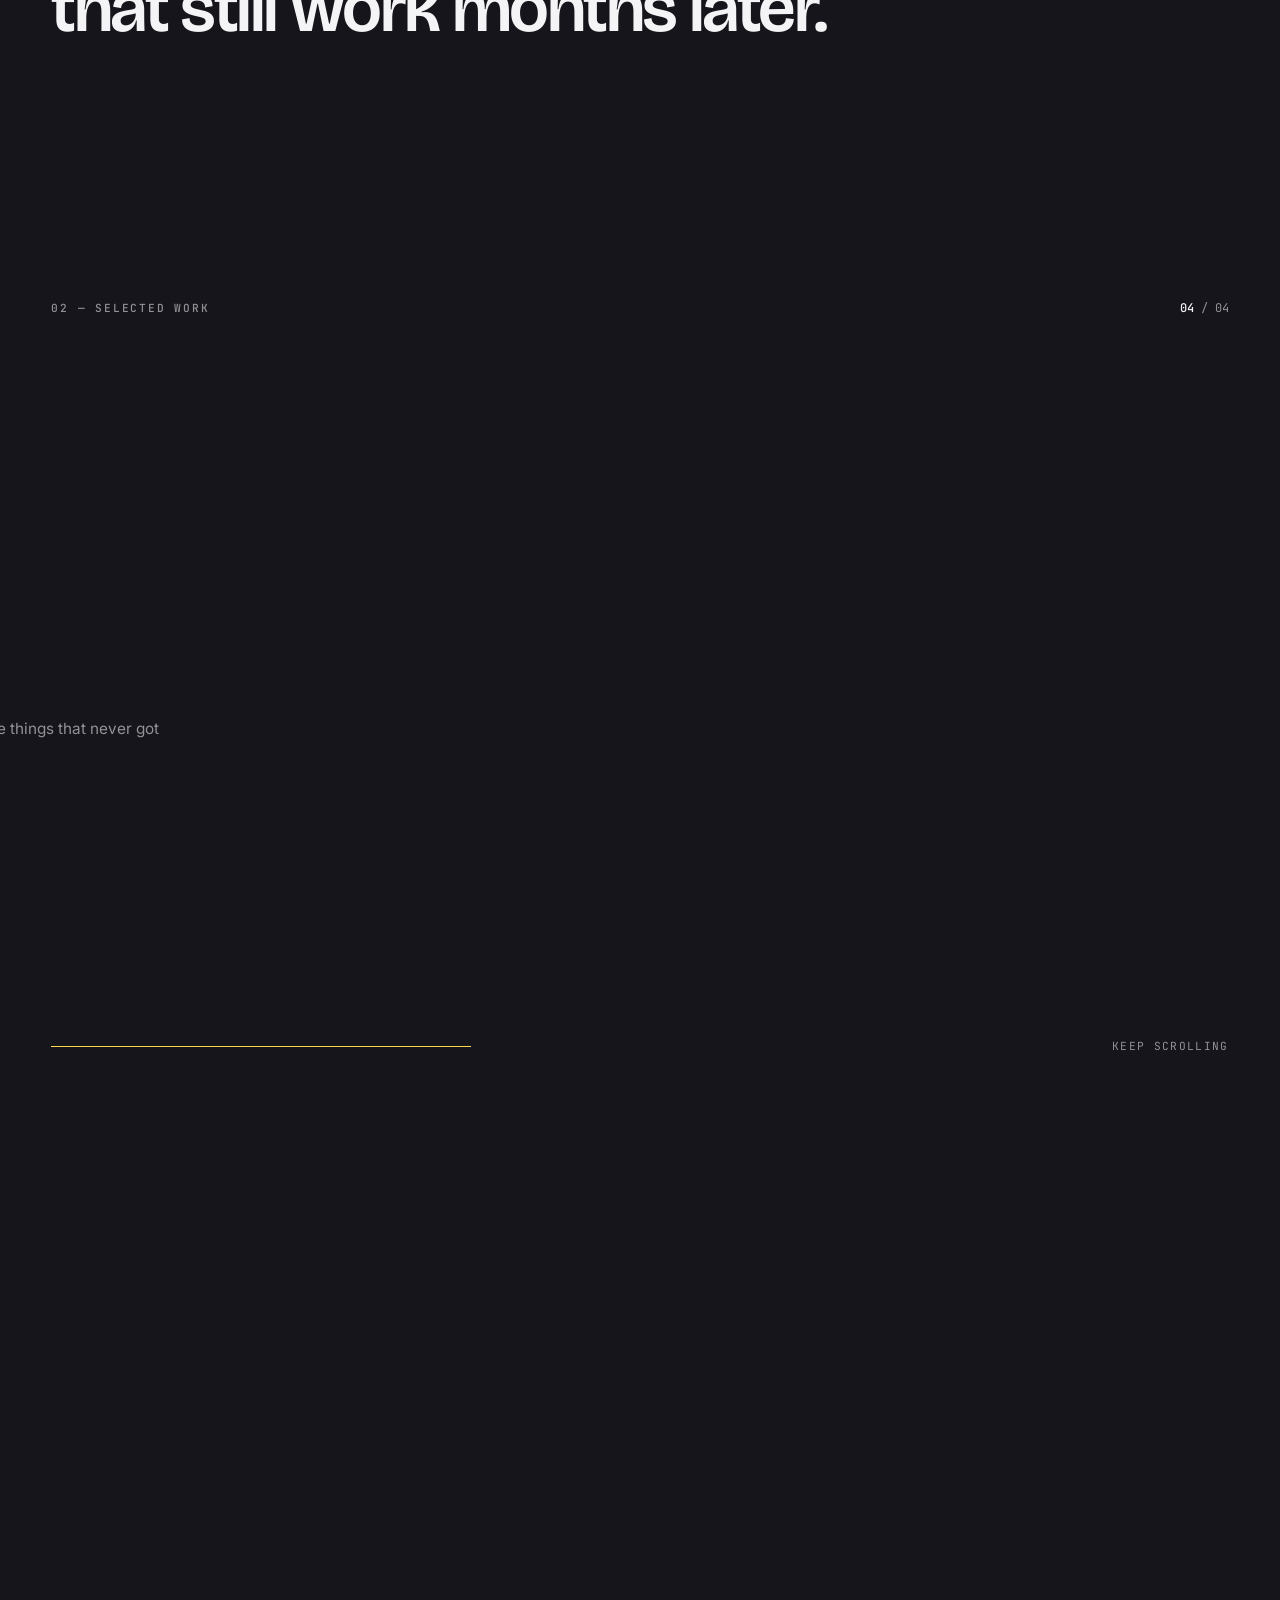
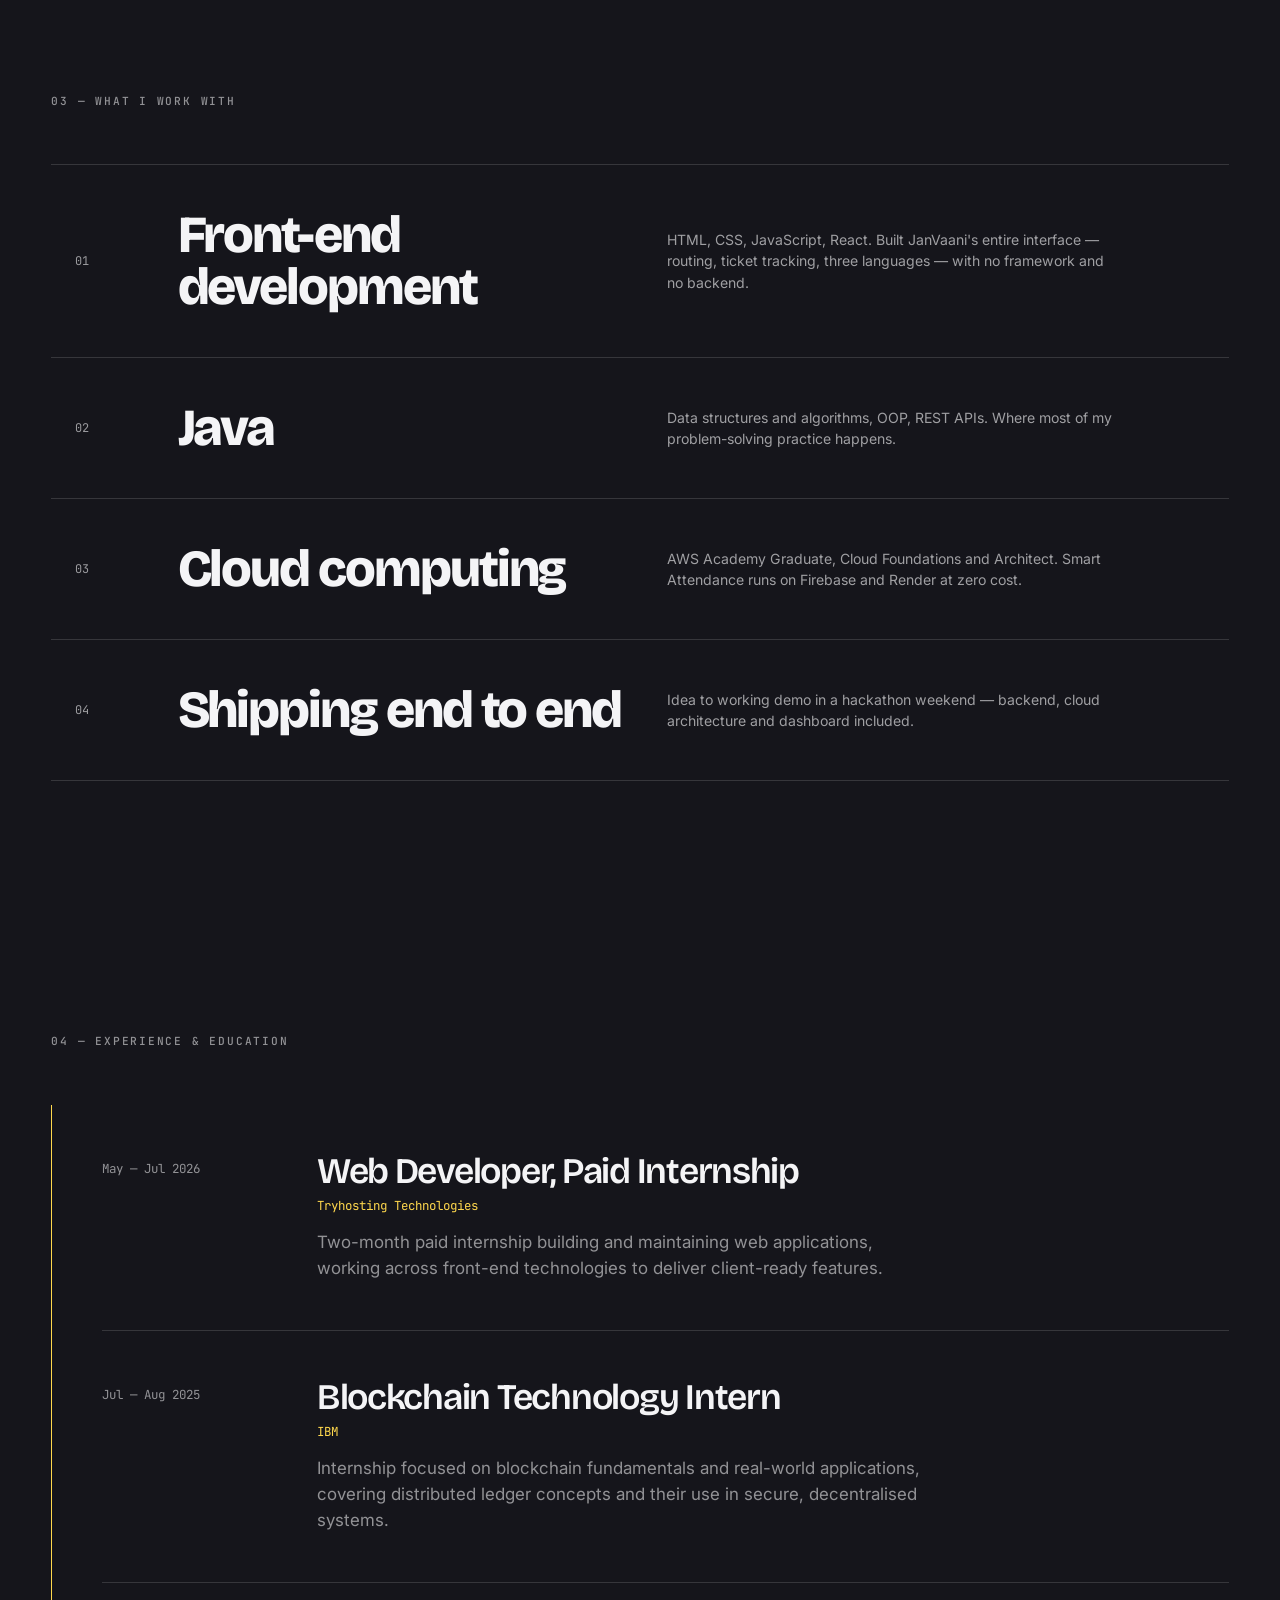
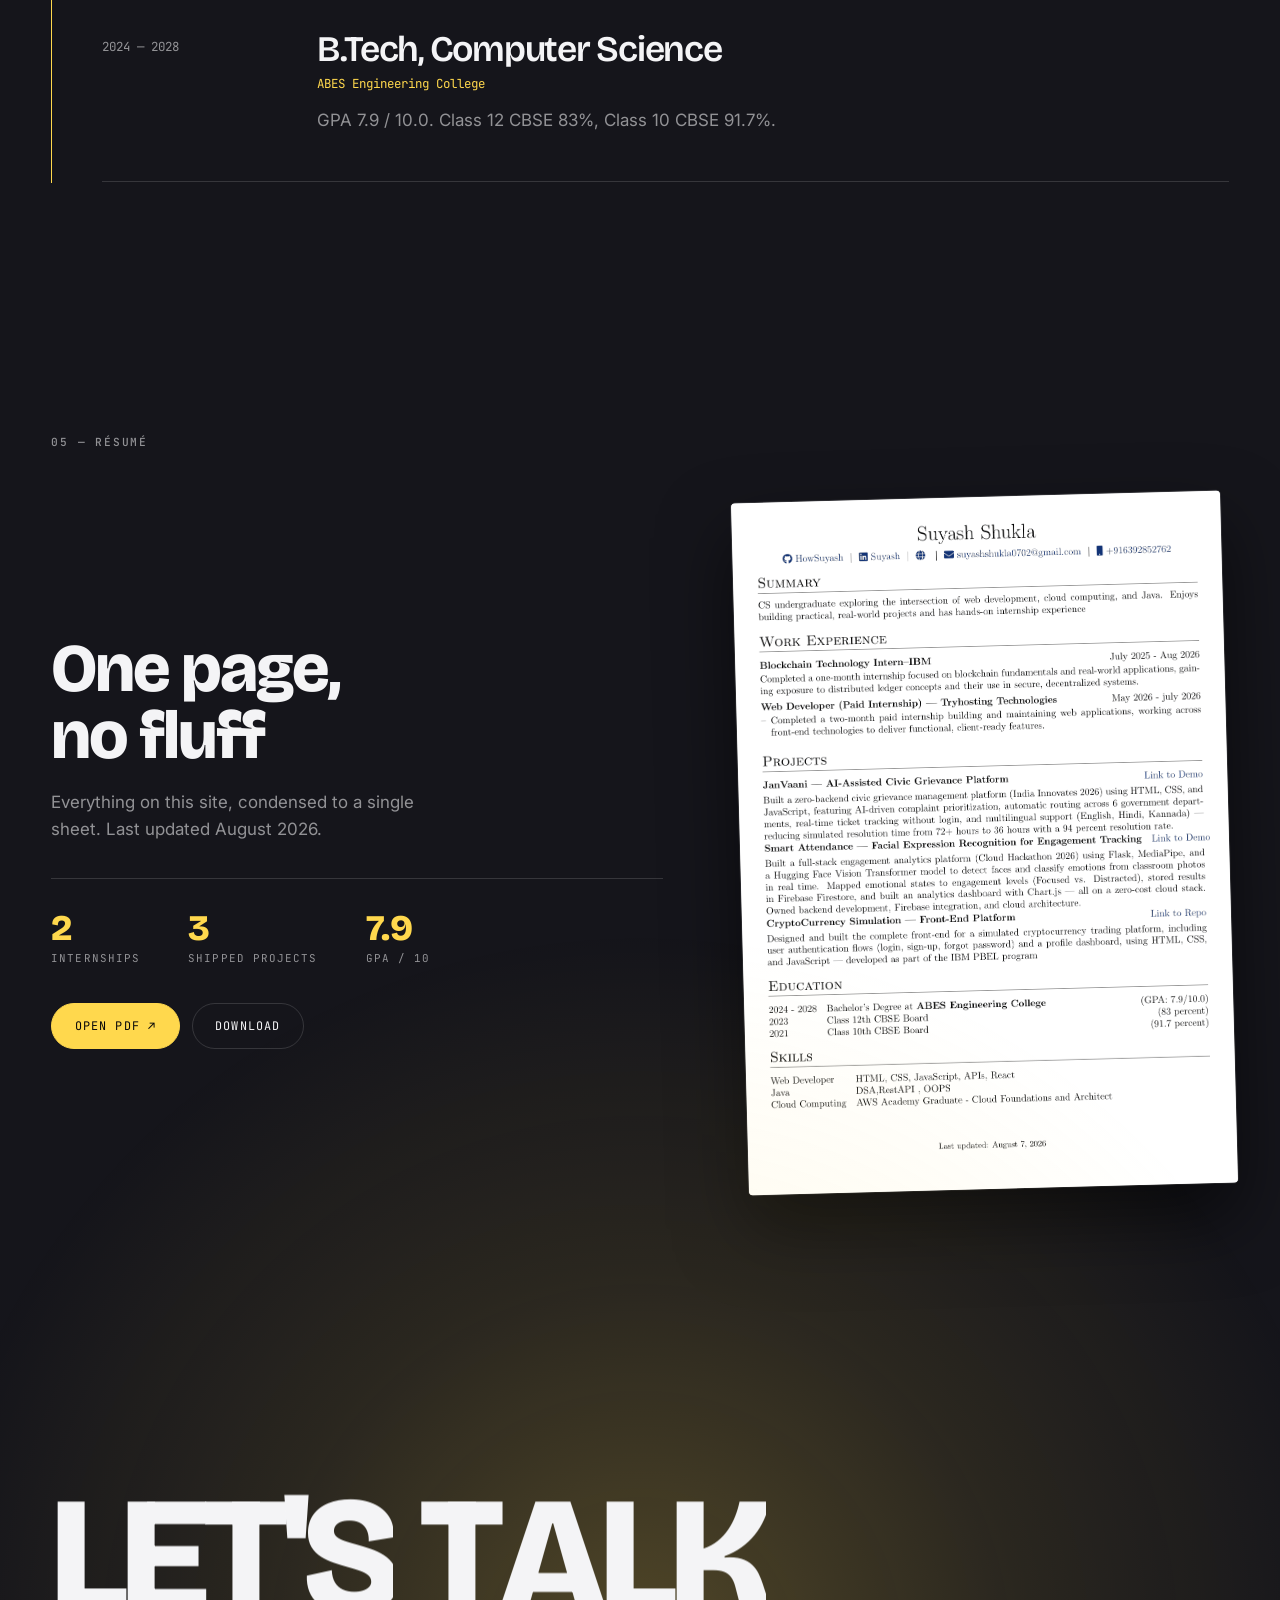
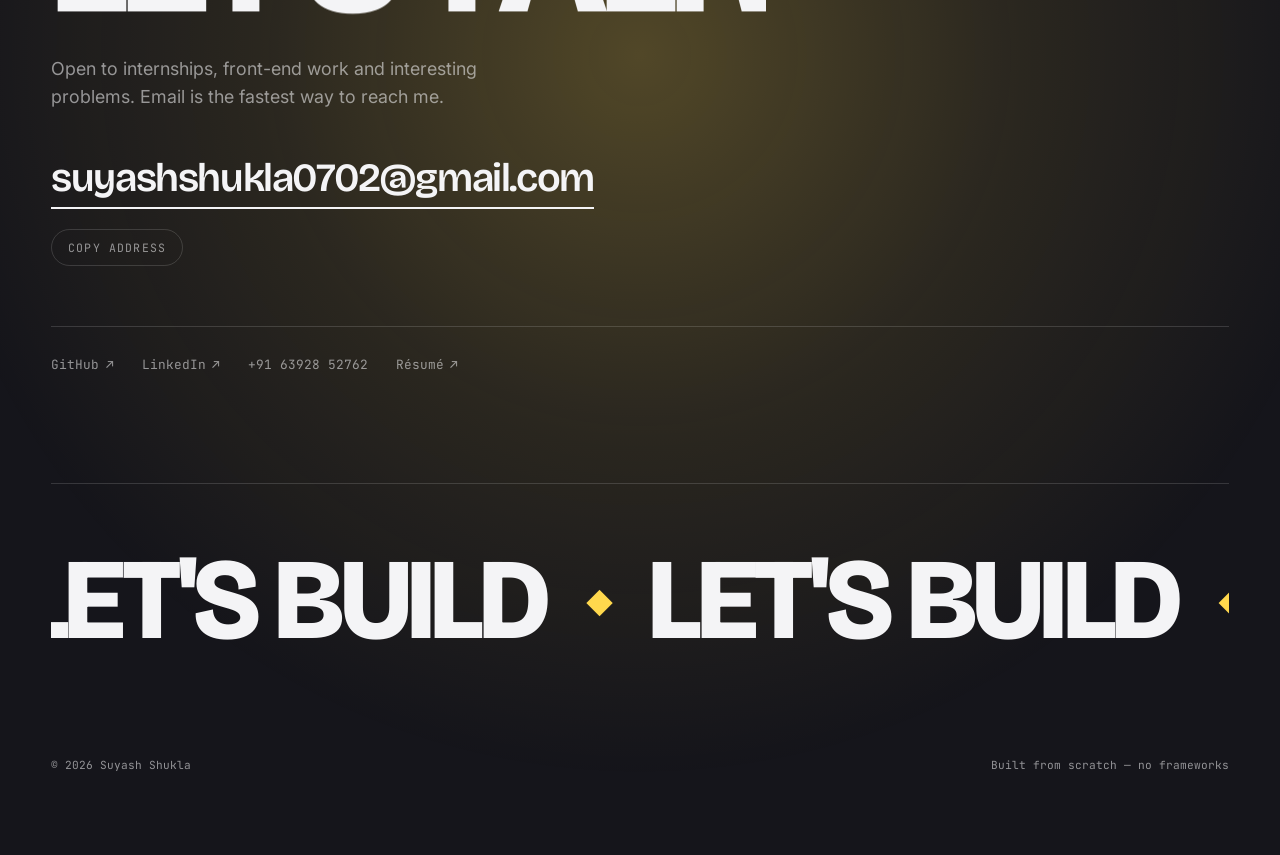
==== commit fd9cd1ab: "Add 404, structured data, site files and sharper copy - 404.html in the site's own theme, so a wrong" ====
--- a/index.html
+++ b/index.html
@@ -15,12 +15,44 @@
 <!-- absolute, not relative: most social scrapers will not resolve a
      relative og:image and the preview comes out blank -->
 <meta property="og:url" content="https://howsuyash.github.io/" />
-<meta property="og:image" content="https://howsuyash.github.io/assets/og-image.jpg?v=13" />
+<meta property="og:image" content="https://howsuyash.github.io/assets/og-image.jpg?v=15" />
 <meta property="og:image:width" content="1200" />
 <meta property="og:image:height" content="630" />
+<meta property="og:image:alt" content="Suyash Shukla's portfolio — his name in white over a dark page, beside a Batman cowl portrait" />
+<meta property="og:locale" content="en_IN" />
 <meta name="twitter:card" content="summary_large_image" />
-
-<link rel="icon" href="assets/favicon.svg?v=13" type="image/svg+xml" />
+<meta name="twitter:image" content="https://howsuyash.github.io/assets/og-image.jpg?v=15" />
+
+<link rel="canonical" href="https://howsuyash.github.io/" />
+<!-- tints the browser chrome on mobile; kept in step with the toggle by main.js -->
+<meta name="theme-color" content="#15151b" />
+<link rel="manifest" href="site.webmanifest" />
+
+<!-- Tells search engines this page IS a person, not just a page about
+     one — which is what connects the site to the name in a search. -->
+<script type="application/ld+json">
+{
+  "@context": "https://schema.org",
+  "@type": "Person",
+  "name": "Suyash Shukla",
+  "url": "https://howsuyash.github.io/",
+  "image": "https://howsuyash.github.io/assets/og-image.jpg",
+  "jobTitle": "Web Developer",
+  "email": "mailto:suyashshukla0702@gmail.com",
+  "description": "CS undergraduate working across web development, cloud computing and Java.",
+  "sameAs": [
+    "https://github.com/HowSuyash",
+    "https://www.linkedin.com/in/suyash-shukla-b74b682a7/"
+  ],
+  "knowsAbout": ["HTML", "CSS", "JavaScript", "React", "Java", "AWS", "Flask", "Firebase", "REST APIs"],
+  "alumniOf": {
+    "@type": "CollegeOrUniversity",
+    "name": "ABES Engineering College"
+  }
+}
+</script>
+
+<link rel="icon" href="assets/favicon.svg?v=15" type="image/svg+xml" />
 
 <link rel="preconnect" href="https://fonts.googleapis.com" />
 <link rel="preconnect" href="https://fonts.gstatic.com" crossorigin />
@@ -31,7 +63,7 @@
      year, so the query string is the only thing that can tell a
      browser to fetch again. After changing anything under assets/,
      css/ or js/, run: python tools/bump-version.py -->
-<link rel="stylesheet" href="css/styles.css?v=13" />
+<link rel="stylesheet" href="css/styles.css?v=15" />
 
 <script>
   document.documentElement.classList.add('js');
@@ -118,9 +150,9 @@
            through a circular mask that follows the cursor. On touch
            there is no cursor, so the photo shows plainly instead. -->
       <figure class="hero__portrait" data-portrait>
-        <img class="hero__portrait-shot" src="assets/portrait.jpg?v=13" width="1000" height="1250"
+        <img class="hero__portrait-shot" src="assets/portrait.jpg?v=15" width="1000" height="1250"
              alt="Suyash Shukla" />
-        <img class="hero__portrait-cowl" src="assets/portrait.svg?v=13" width="400" height="500"
+        <img class="hero__portrait-cowl" src="assets/portrait.svg?v=15" width="400" height="500"
              alt="" aria-hidden="true" />
         <figcaption aria-hidden="true">◆ hover to unmask</figcaption>
       </figure>
@@ -144,8 +176,9 @@
   <section class="chapter manifesto" data-chapter="dark" id="about">
     <span class="eyebrow">01 — Approach</span>
     <p class="manifesto__text" data-words>
-      I learn by building. Web development, cloud computing and Java, turned
-      into projects that solve real problems rather than toy demos.
+      I learn by shipping. A grievance platform that cut resolution time from
+      72 hours to 36. A classroom analytics stack running on a zero-cost cloud.
+      Hackathon weekends that still work months later.
     </p>
   </section>
 
@@ -155,14 +188,14 @@
 
       <div class="reel__head">
         <span class="eyebrow">02 — Selected work</span>
-        <span class="reel__counter"><b data-reel-current>01</b> / 04</span>
+        <span class="reel__counter"><b data-reel-current>01</b> / <span data-reel-total>04</span></span>
       </div>
 
       <div class="reel__track" data-reel-track>
 
         <article class="panel">
           <div class="panel__visual panel__visual--shot panel__visual--01">
-            <img src="assets/project-01.jpg?v=13" width="1200" height="900" loading="lazy"
+            <img src="assets/project-01.jpg?v=15" width="1200" height="900" loading="lazy"
                  alt="JanVaani live site — One Platform. Every Grievance. Resolved. — with complaint statistics" />
           </div>
           <div class="panel__info">
@@ -185,7 +218,7 @@
 
         <article class="panel">
           <div class="panel__visual panel__visual--shot panel__visual--02">
-            <img src="assets/project-02.jpg?v=13" width="1200" height="900" loading="lazy"
+            <img src="assets/project-02.jpg?v=15" width="1200" height="900" loading="lazy"
                  alt="Smart Attendance sign-in screen for the face emotion recognition system" />
           </div>
           <div class="panel__info">
@@ -207,7 +240,7 @@
 
         <article class="panel">
           <div class="panel__visual panel__visual--shot panel__visual--03">
-            <img src="assets/project-03.jpg?v=13" width="1200" height="900" loading="lazy"
+            <img src="assets/project-03.jpg?v=15" width="1200" height="900" loading="lazy"
                  alt="CryptoSim sign-in screen" />
           </div>
           <div class="panel__info">
@@ -256,25 +289,25 @@
       <li class="cap">
         <span class="cap__num">01</span>
         <h2 class="cap__title">Front-end development</h2>
-        <p class="cap__desc">HTML, CSS, JavaScript and React. Consuming REST APIs.</p>
+        <p class="cap__desc">HTML, CSS, JavaScript, React. Built JanVaani's entire interface — routing, ticket tracking, three languages — with no framework and no backend.</p>
         <i class="cap__arrow" aria-hidden="true">↗</i>
       </li>
       <li class="cap">
         <span class="cap__num">02</span>
         <h2 class="cap__title">Java</h2>
-        <p class="cap__desc">Data structures and algorithms, OOP, REST APIs.</p>
+        <p class="cap__desc">Data structures and algorithms, OOP, REST APIs. Where most of my problem-solving practice happens.</p>
         <i class="cap__arrow" aria-hidden="true">↗</i>
       </li>
       <li class="cap">
         <span class="cap__num">03</span>
         <h2 class="cap__title">Cloud computing</h2>
-        <p class="cap__desc">AWS Academy Graduate — Cloud Foundations and Cloud Architect.</p>
+        <p class="cap__desc">AWS Academy Graduate, Cloud Foundations and Architect. Smart Attendance runs on Firebase and Render at zero cost.</p>
         <i class="cap__arrow" aria-hidden="true">↗</i>
       </li>
       <li class="cap">
         <span class="cap__num">04</span>
         <h2 class="cap__title">Shipping end to end</h2>
-        <p class="cap__desc">Hackathon builds taken from idea to working demo, backend included.</p>
+        <p class="cap__desc">Idea to working demo in a hackathon weekend — backend, cloud architecture and dashboard included.</p>
         <i class="cap__arrow" aria-hidden="true">↗</i>
       </li>
     </ul>
@@ -342,20 +375,20 @@
         </ul>
 
         <div class="resume__actions">
-          <a class="resume__btn resume__btn--solid" href="assets/resume.pdf?v=13"
+          <a class="resume__btn resume__btn--solid" href="assets/resume.pdf?v=15"
              target="_blank" rel="noopener noreferrer" data-magnetic>
             Open PDF <i aria-hidden="true">↗</i>
           </a>
-          <a class="resume__btn" href="assets/resume.pdf?v=13"
+          <a class="resume__btn" href="assets/resume.pdf?v=15"
              download="Suyash-Shukla-Resume.pdf" data-magnetic>Download</a>
         </div>
       </div>
 
       <!-- the page image, not an <iframe>: PDF embeds render blank on most
            mobile browsers. Clicking opens the real PDF. -->
-      <a class="resume__paper" href="assets/resume.pdf?v=13" target="_blank" rel="noopener noreferrer"
+      <a class="resume__paper" href="assets/resume.pdf?v=15" target="_blank" rel="noopener noreferrer"
          aria-label="Open Suyash Shukla's résumé as a PDF">
-        <img src="assets/resume-preview.png?v=13" width="1191" height="1684" loading="lazy"
+        <img src="assets/resume-preview.png?v=15" width="1191" height="1684" loading="lazy"
              alt="First page of Suyash Shukla's résumé — summary, work experience, projects, education and skills" />
       </a>
     </div>
@@ -377,7 +410,7 @@
         <a href="https://github.com/HowSuyash" target="_blank" rel="noopener noreferrer">GitHub <i aria-hidden="true">↗</i></a>
         <a href="https://www.linkedin.com/in/suyash-shukla-b74b682a7/" target="_blank" rel="noopener noreferrer">LinkedIn <i aria-hidden="true">↗</i></a>
         <a href="tel:+916392852762">+91 63928 52762</a>
-        <a href="assets/resume.pdf?v=13" target="_blank" rel="noopener noreferrer">Résumé <i aria-hidden="true">↗</i></a>
+        <a href="assets/resume.pdf?v=15" target="_blank" rel="noopener noreferrer">Résumé <i aria-hidden="true">↗</i></a>
       </div>
     </div>
 
@@ -398,6 +431,26 @@
 
 <div class="toast" id="toast" role="status" aria-live="polite"></div>
 
-<script src="js/main.js?v=13"></script>
+<!-- ========= EDIT: analytics =========
+     GoatCounter: free, no cookies, no consent banner needed, and it
+     works on both hosts (Vercel's own analytics only counts the
+     vercel.app domain, which is not the canonical URL).
+
+     Sign up at goatcounter.com, then put your site code below —
+     if it is "" nothing loads at all, so this is inert until you
+     fill it in. No broken request in the meantime. -->
+<script>
+  (function () {
+    var CODE = '';                       // <- your goatcounter code
+    if (!CODE) return;
+    var s = document.createElement('script');
+    s.async = true;
+    s.dataset.goatcounter = 'https://' + CODE + '.goatcounter.com/count';
+    s.src = '//gc.zgo.at/count.js';
+    document.head.appendChild(s);
+  })();
+</script>
+
+<script src="js/main.js?v=15"></script>
 </body>
 </html>
--- a/css/styles.css
+++ b/css/styles.css
@@ -1506,6 +1506,38 @@
 .contact__socials a i { font-style: normal; transition: transform .3s var(--ease); }
 .contact__socials a:hover i { transform: translate(3px, -3px); }
 
+/* ---------------------------------------------- 404 --------- */
+.lost {
+  min-height: 100svh;
+  display: flex;
+  flex-direction: column;
+  align-items: flex-start;
+  justify-content: center;
+  max-width: var(--maxw);
+  margin-inline: auto;
+}
+.lost__code {
+  margin: 1rem 0 0;
+  font-family: var(--font-flex);
+  font-size: clamp(5rem, 22vw, 16rem);
+  font-weight: 700;
+  font-variation-settings: 'wght' 700, 'wdth' 120;
+  line-height: .85;
+  letter-spacing: -.04em;
+  color: var(--name);
+}
+.lost__text {
+  max-width: 42ch;
+  margin-top: 1.5rem;
+  color: var(--muted);
+}
+.lost__actions {
+  display: flex;
+  flex-wrap: wrap;
+  gap: .75rem;
+  margin-top: 2.5rem;
+}
+
 /* ---------------------------------------------- footer ------ */
 .footer {
   position: relative;
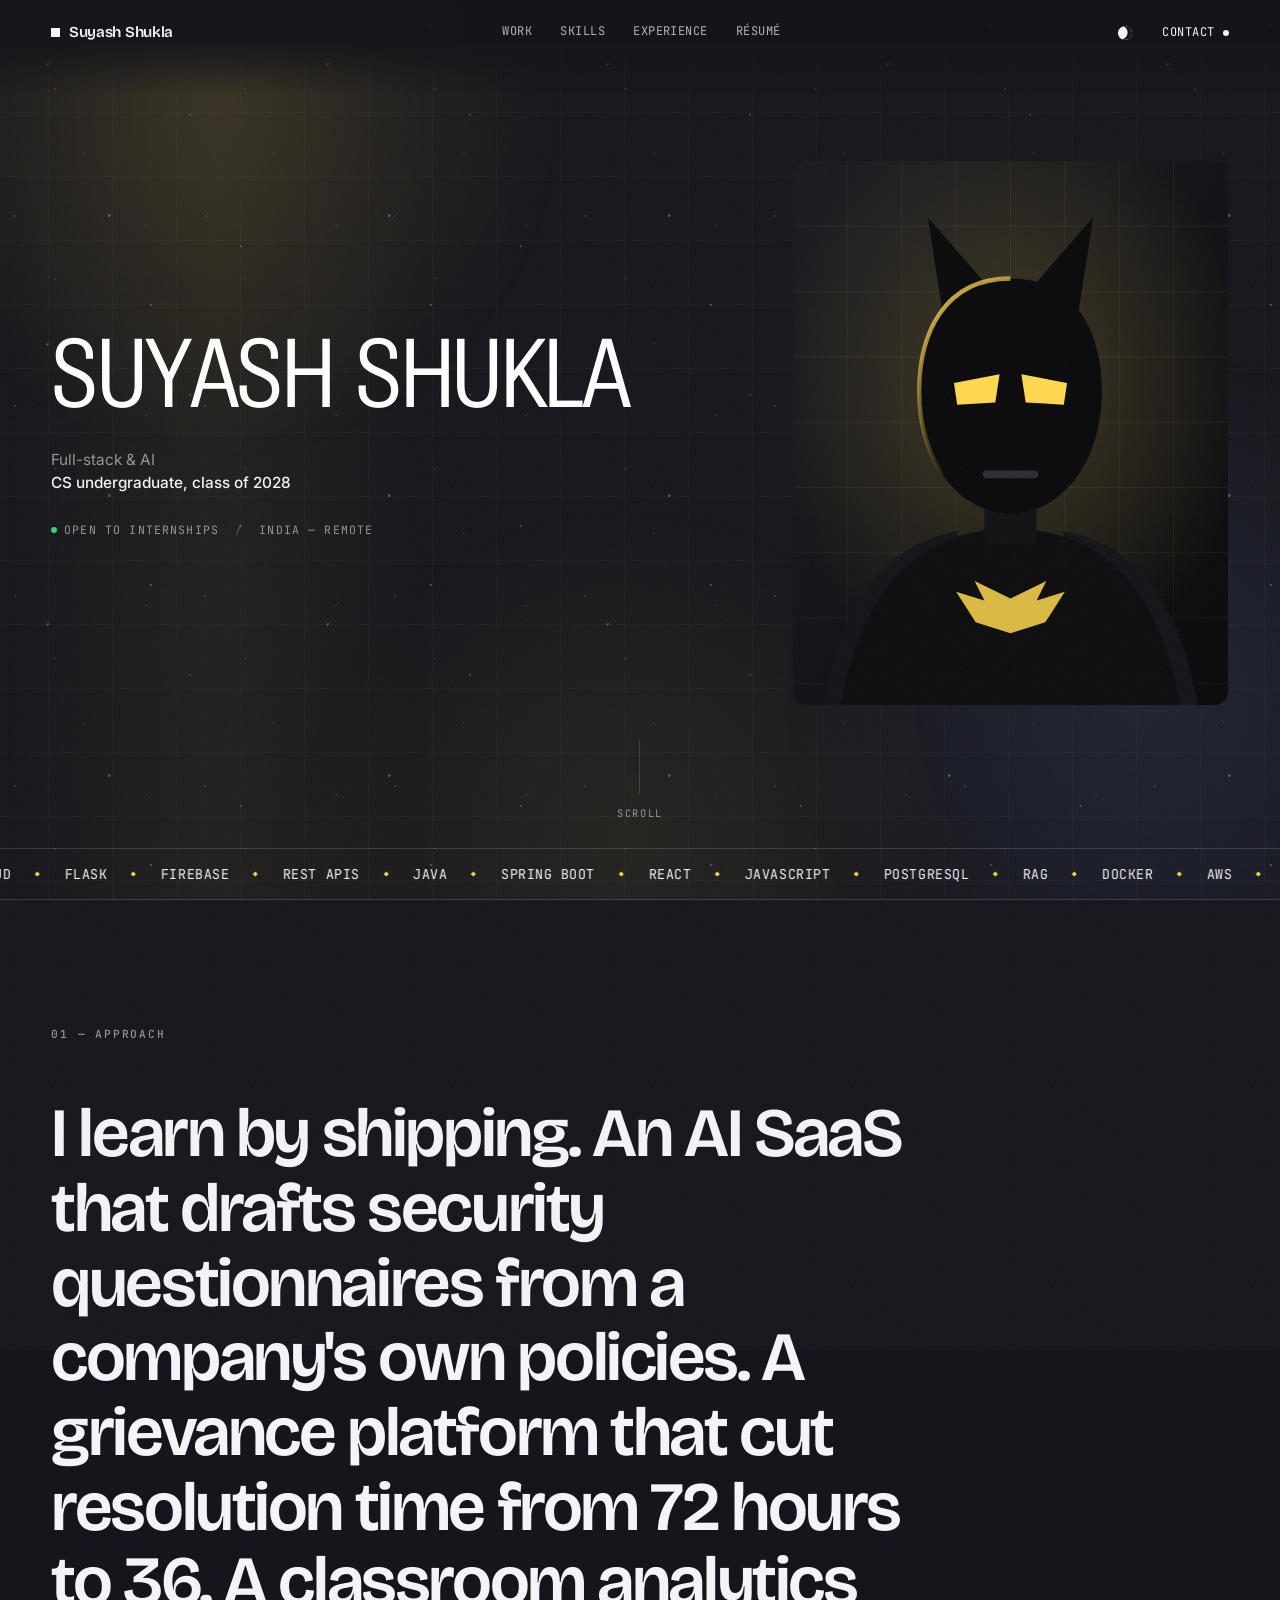
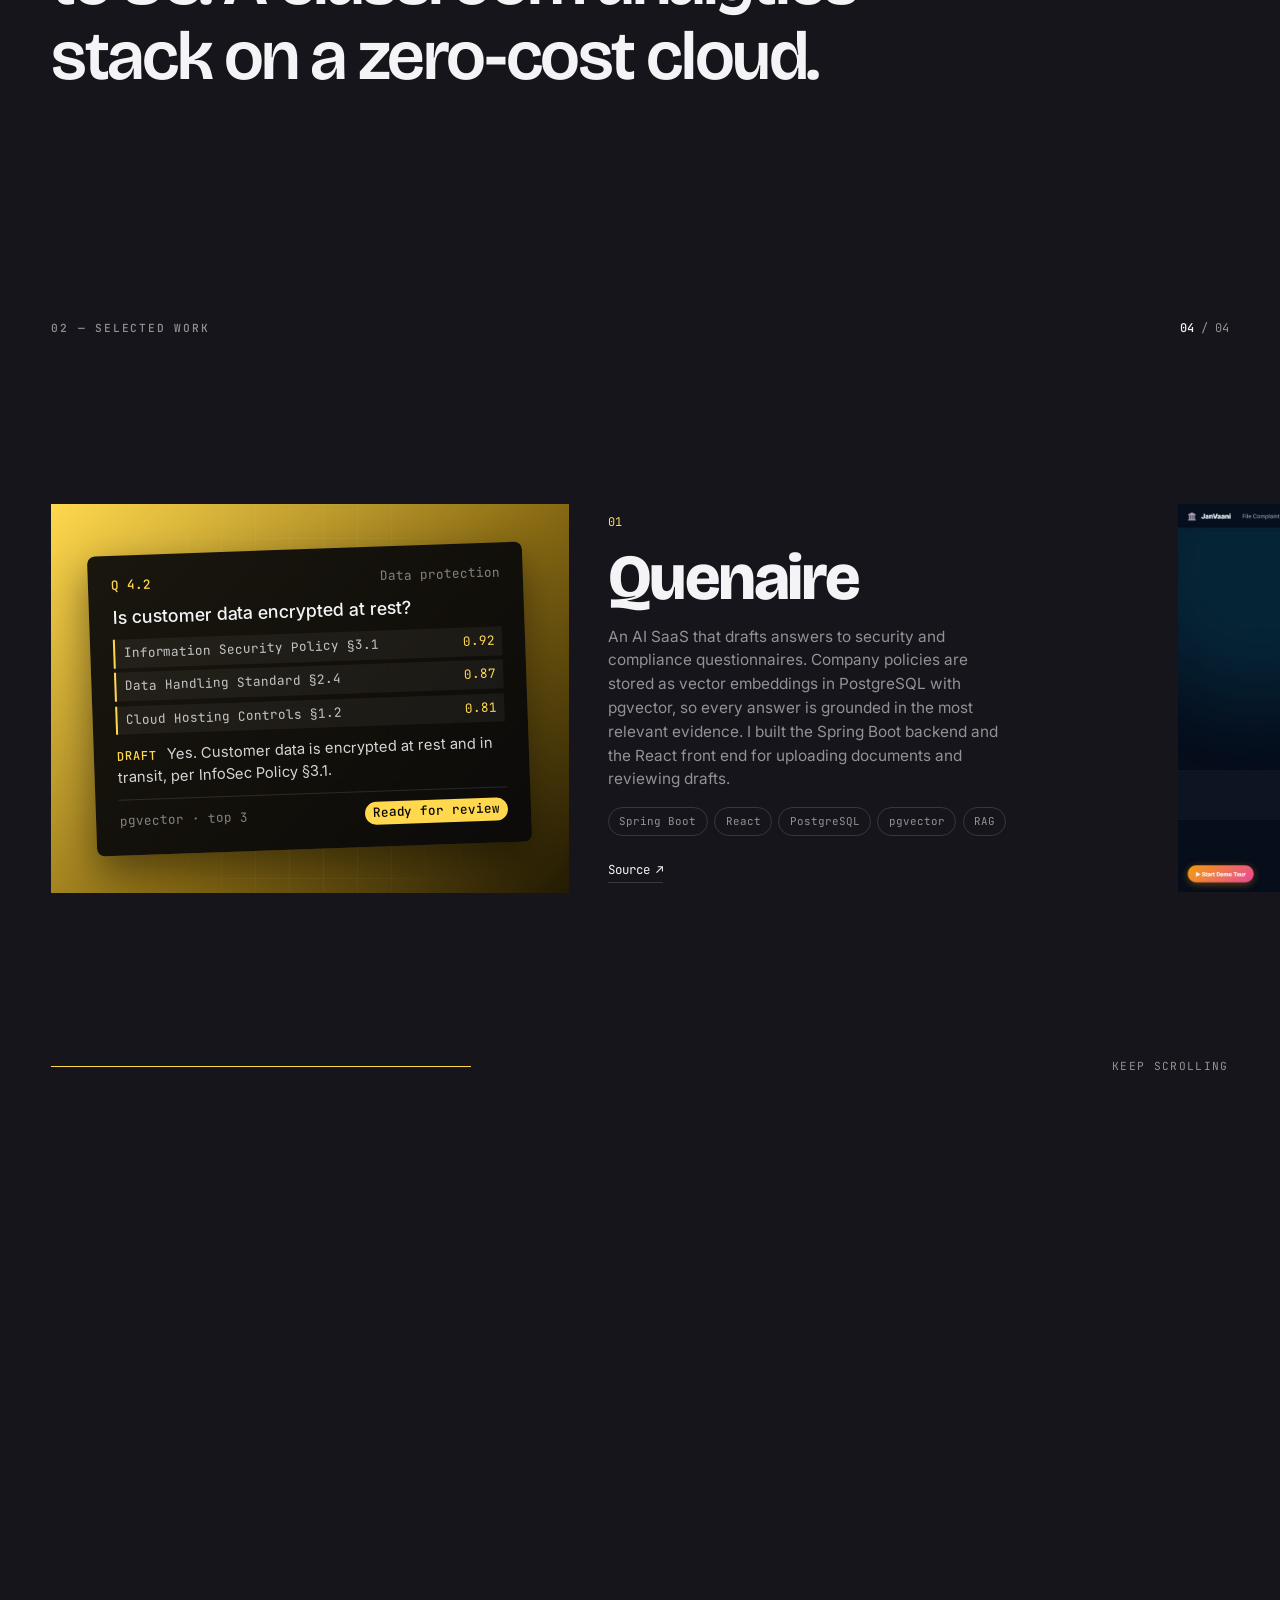
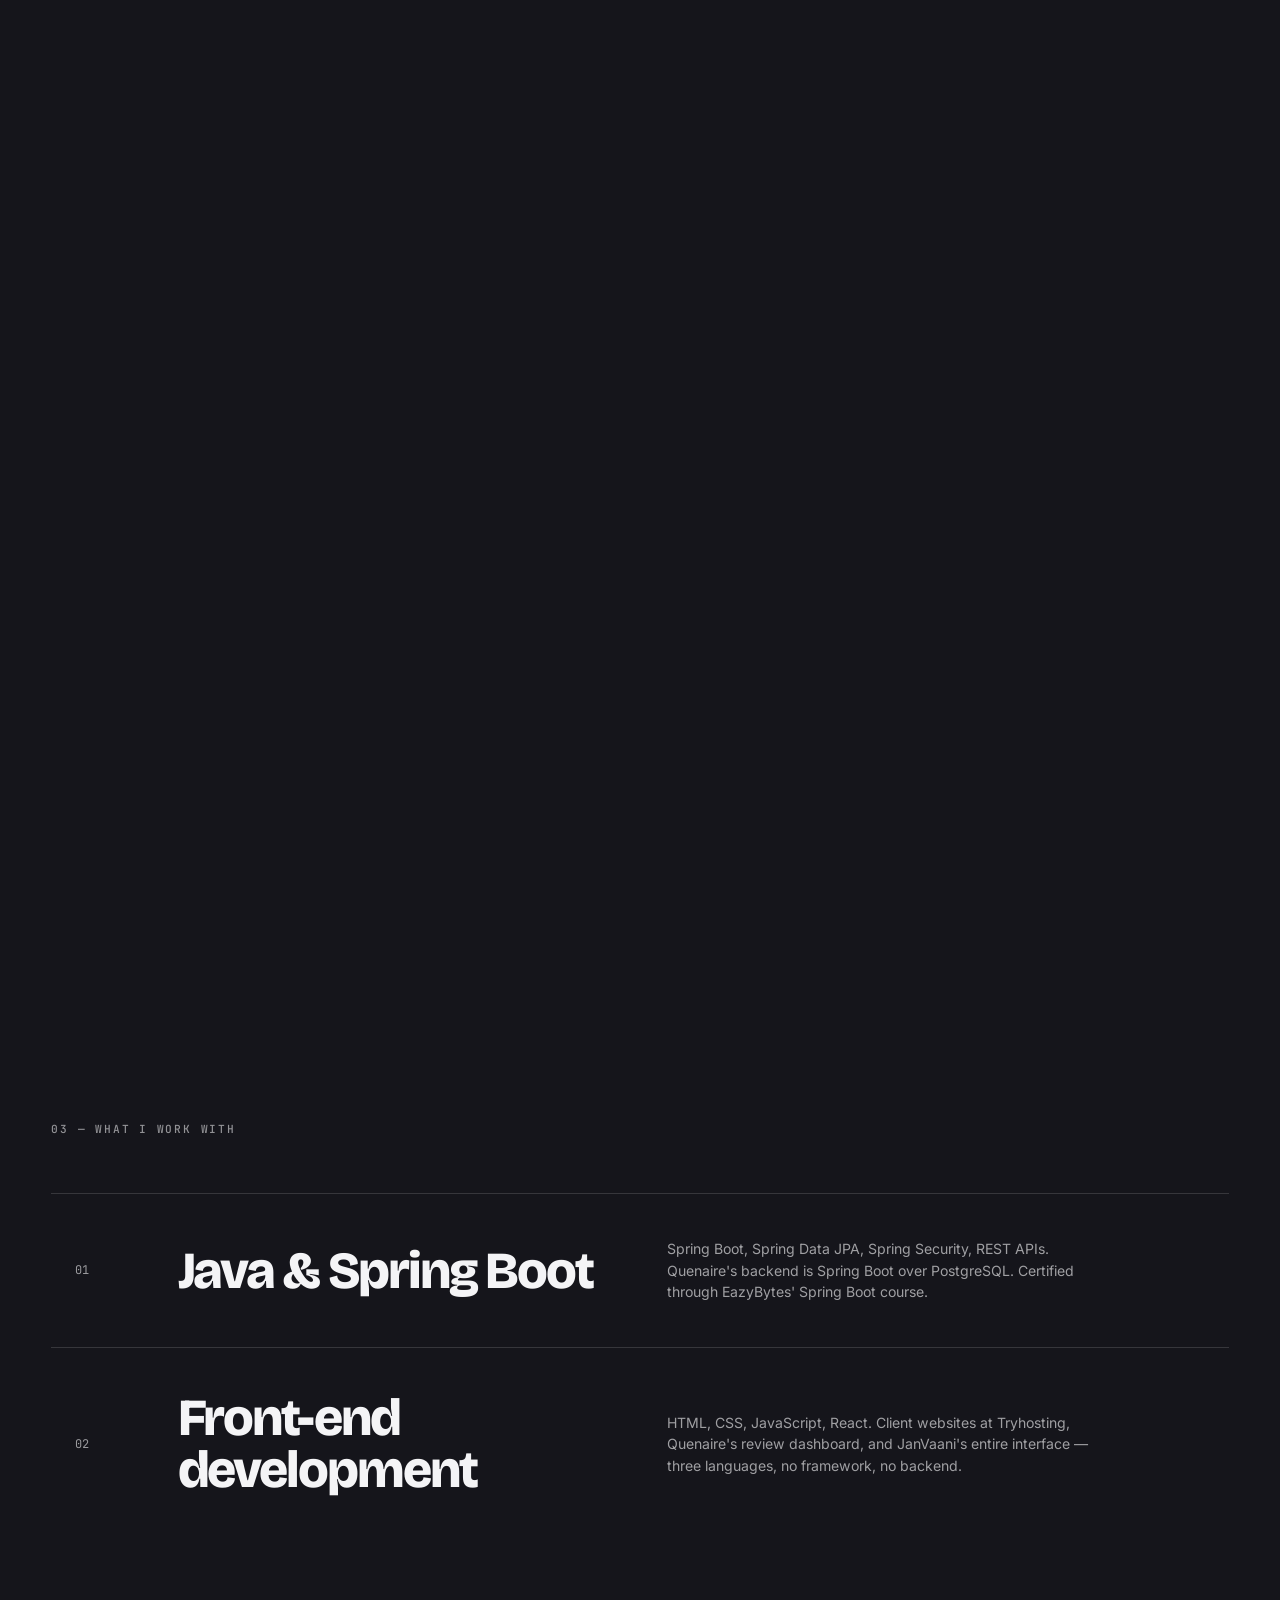
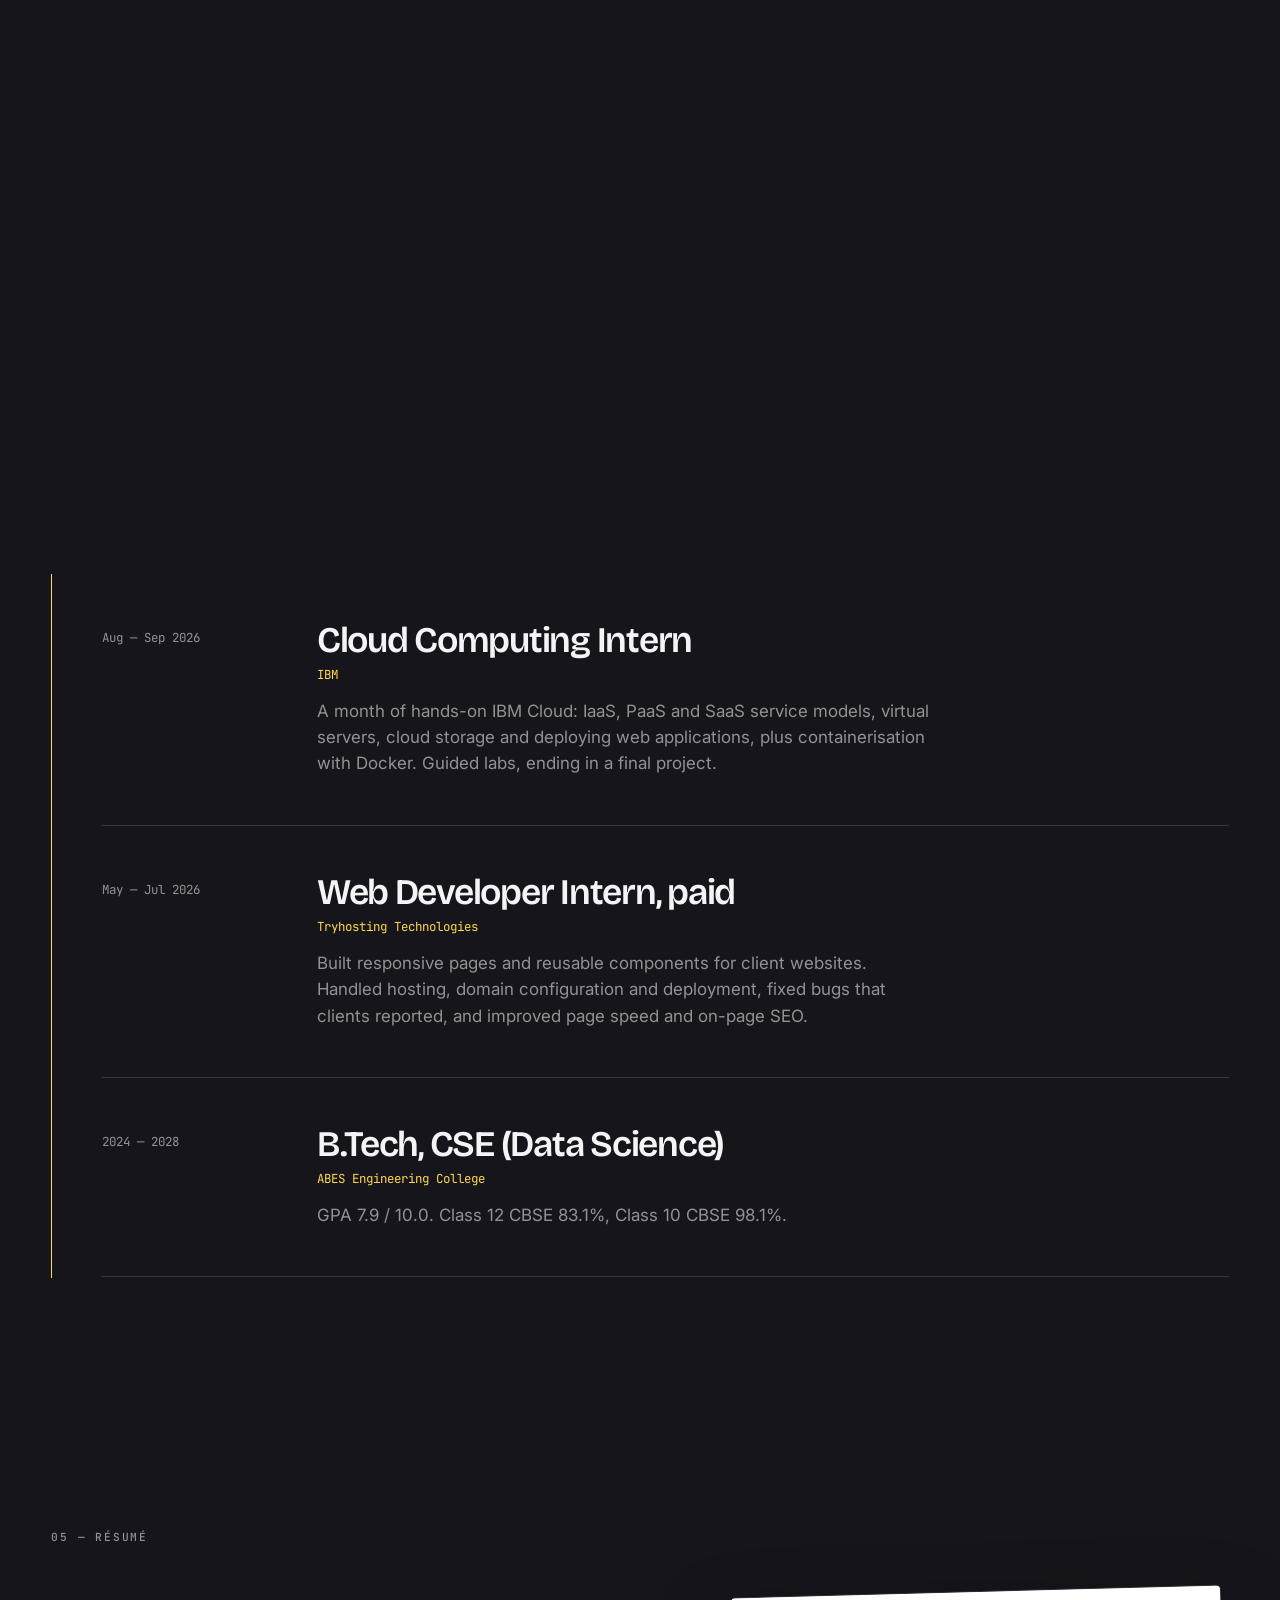
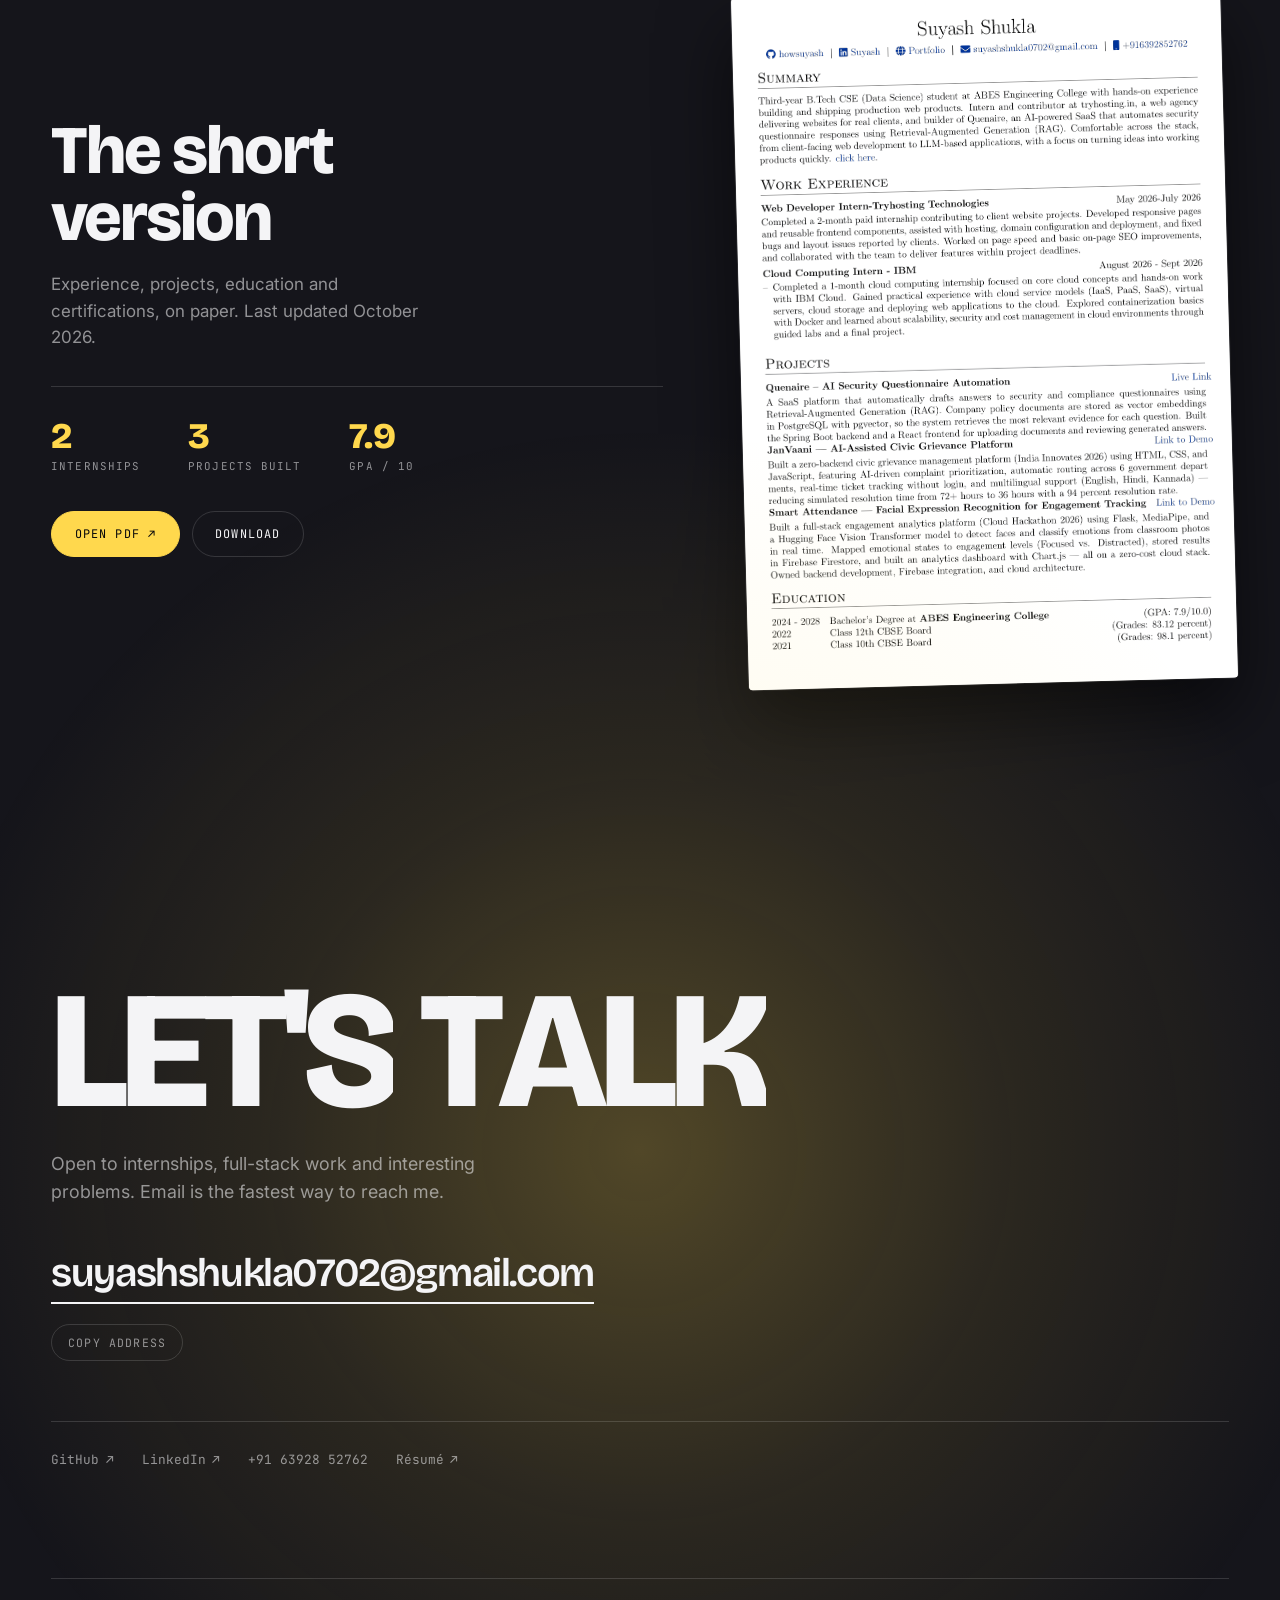
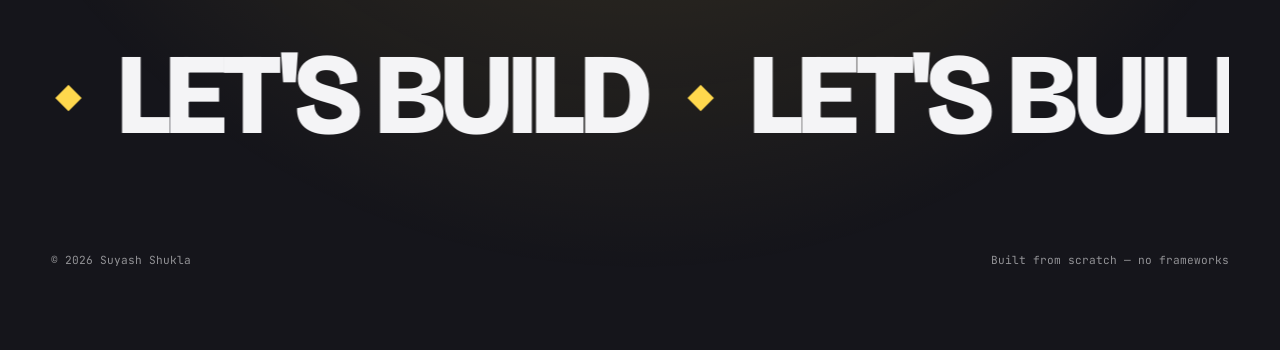
==== commit 384c9127: "Update to the October 2026 resume - new resume.pdf and preview. The PDF exported Quenaire's link as " ====
--- a/index.html
+++ b/index.html
@@ -5,23 +5,23 @@
 <meta name="viewport" content="width=device-width, initial-scale=1.0" />
 
 <!-- ========= EDIT: page metadata ========= -->
-<title>Suyash Shukla — Web Developer</title>
-<meta name="description" content="CS undergraduate working across web development, cloud computing and Java. Selected projects, experience and contact." />
+<title>Suyash Shukla — Full-Stack Developer</title>
+<meta name="description" content="Full-stack developer and B.Tech CSE (Data Science) student. Builder of Quenaire, an AI SaaS for security questionnaires. Projects, experience and résumé." />
 <meta name="author" content="Suyash Shukla" />
 
 <meta property="og:type" content="website" />
-<meta property="og:title" content="Suyash Shukla — Web Developer" />
-<meta property="og:description" content="CS undergraduate working across web development, cloud computing and Java." />
+<meta property="og:title" content="Suyash Shukla — Full-Stack Developer" />
+<meta property="og:description" content="Full-stack developer and CS undergraduate — Spring Boot, React, cloud, and AI products built on RAG." />
 <!-- absolute, not relative: most social scrapers will not resolve a
      relative og:image and the preview comes out blank -->
 <meta property="og:url" content="https://howsuyash.github.io/" />
-<meta property="og:image" content="https://howsuyash.github.io/assets/og-image.jpg?v=15" />
+<meta property="og:image" content="https://howsuyash.github.io/assets/og-image.jpg?v=17" />
 <meta property="og:image:width" content="1200" />
 <meta property="og:image:height" content="630" />
 <meta property="og:image:alt" content="Suyash Shukla's portfolio — his name in white over a dark page, beside a Batman cowl portrait" />
 <meta property="og:locale" content="en_IN" />
 <meta name="twitter:card" content="summary_large_image" />
-<meta name="twitter:image" content="https://howsuyash.github.io/assets/og-image.jpg?v=15" />
+<meta name="twitter:image" content="https://howsuyash.github.io/assets/og-image.jpg?v=17" />
 
 <link rel="canonical" href="https://howsuyash.github.io/" />
 <!-- tints the browser chrome on mobile; kept in step with the toggle by main.js -->
@@ -37,14 +37,14 @@
   "name": "Suyash Shukla",
   "url": "https://howsuyash.github.io/",
   "image": "https://howsuyash.github.io/assets/og-image.jpg",
-  "jobTitle": "Web Developer",
+  "jobTitle": "Full-Stack Developer",
   "email": "mailto:suyashshukla0702@gmail.com",
-  "description": "CS undergraduate working across web development, cloud computing and Java.",
+  "description": "Full-stack developer and B.Tech CSE (Data Science) student. Builder of Quenaire, an AI SaaS that drafts security questionnaire answers with Retrieval-Augmented Generation.",
   "sameAs": [
     "https://github.com/HowSuyash",
     "https://www.linkedin.com/in/suyash-shukla-b74b682a7/"
   ],
-  "knowsAbout": ["HTML", "CSS", "JavaScript", "React", "Java", "AWS", "Flask", "Firebase", "REST APIs"],
+  "knowsAbout": ["HTML", "CSS", "JavaScript", "React", "Java", "Spring Boot", "PostgreSQL", "Retrieval-Augmented Generation", "AWS", "IBM Cloud", "Docker", "Flask", "Firebase", "REST APIs"],
   "alumniOf": {
     "@type": "CollegeOrUniversity",
     "name": "ABES Engineering College"
@@ -52,7 +52,7 @@
 }
 </script>
 
-<link rel="icon" href="assets/favicon.svg?v=15" type="image/svg+xml" />
+<link rel="icon" href="assets/favicon.svg?v=17" type="image/svg+xml" />
 
 <link rel="preconnect" href="https://fonts.googleapis.com" />
 <link rel="preconnect" href="https://fonts.gstatic.com" crossorigin />
@@ -63,7 +63,7 @@
      year, so the query string is the only thing that can tell a
      browser to fetch again. After changing anything under assets/,
      css/ or js/, run: python tools/bump-version.py -->
-<link rel="stylesheet" href="css/styles.css?v=15" />
+<link rel="stylesheet" href="css/styles.css?v=17" />
 
 <script>
   document.documentElement.classList.add('js');
@@ -135,8 +135,8 @@
         <h1 class="hero__name" data-vft>Suyash Shukla</h1>
 
         <p class="hero__since">
-          Web &amp; cloud<br />
-          <em>CS undergraduate</em>
+          Full-stack &amp; AI<br />
+          <em>CS undergraduate, class of 2028</em>
         </p>
 
         <p class="hero__lang">
@@ -150,9 +150,9 @@
            through a circular mask that follows the cursor. On touch
            there is no cursor, so the photo shows plainly instead. -->
       <figure class="hero__portrait" data-portrait>
-        <img class="hero__portrait-shot" src="assets/portrait.jpg?v=15" width="1000" height="1250"
+        <img class="hero__portrait-shot" src="assets/portrait.jpg?v=17" width="1000" height="1250"
              alt="Suyash Shukla" />
-        <img class="hero__portrait-cowl" src="assets/portrait.svg?v=15" width="400" height="500"
+        <img class="hero__portrait-cowl" src="assets/portrait.svg?v=17" width="400" height="500"
              alt="" aria-hidden="true" />
         <figcaption aria-hidden="true">◆ hover to unmask</figcaption>
       </figure>
@@ -166,8 +166,8 @@
 
     <div class="ticker" aria-hidden="true">
       <div class="ticker__track" data-ticker>
-        <span>HTML</span><b>◆</b><span>CSS</span><b>◆</b><span>JavaScript</span><b>◆</b><span>React</span><b>◆</b><span>Java</span><b>◆</b><span>AWS</span><b>◆</b><span>Flask</span><b>◆</b><span>Firebase</span><b>◆</b><span>REST APIs</span><b>◆</b>
-        <span>HTML</span><b>◆</b><span>CSS</span><b>◆</b><span>JavaScript</span><b>◆</b><span>React</span><b>◆</b><span>Java</span><b>◆</b><span>AWS</span><b>◆</b><span>Flask</span><b>◆</b><span>Firebase</span><b>◆</b><span>REST APIs</span><b>◆</b>
+        <span>Java</span><b>◆</b><span>Spring Boot</span><b>◆</b><span>React</span><b>◆</b><span>JavaScript</span><b>◆</b><span>PostgreSQL</span><b>◆</b><span>RAG</span><b>◆</b><span>Docker</span><b>◆</b><span>AWS</span><b>◆</b><span>IBM Cloud</span><b>◆</b><span>Flask</span><b>◆</b><span>Firebase</span><b>◆</b><span>REST APIs</span><b>◆</b>
+        <span>Java</span><b>◆</b><span>Spring Boot</span><b>◆</b><span>React</span><b>◆</b><span>JavaScript</span><b>◆</b><span>PostgreSQL</span><b>◆</b><span>RAG</span><b>◆</b><span>Docker</span><b>◆</b><span>AWS</span><b>◆</b><span>IBM Cloud</span><b>◆</b><span>Flask</span><b>◆</b><span>Firebase</span><b>◆</b><span>REST APIs</span><b>◆</b>
       </div>
     </div>
   </section>
@@ -176,9 +176,9 @@
   <section class="chapter manifesto" data-chapter="dark" id="about">
     <span class="eyebrow">01 — Approach</span>
     <p class="manifesto__text" data-words>
-      I learn by shipping. A grievance platform that cut resolution time from
-      72 hours to 36. A classroom analytics stack running on a zero-cost cloud.
-      Hackathon weekends that still work months later.
+      I learn by shipping. An AI SaaS that drafts security questionnaires from
+      a company's own policies. A grievance platform that cut resolution time
+      from 72 hours to 36. A classroom analytics stack on a zero-cost cloud.
     </p>
   </section>
 
@@ -194,12 +194,48 @@
       <div class="reel__track" data-reel-track>
 
         <article class="panel">
-          <div class="panel__visual panel__visual--shot panel__visual--01">
-            <img src="assets/project-01.jpg?v=15" width="1200" height="900" loading="lazy"
-                 alt="JanVaani live site — One Platform. Every Grievance. Resolved. — with complaint statistics" />
+          <!-- a schematic, not a screenshot: there is no public deployment
+               to capture yet. Built in markup so it stays sharp at any
+               size. To use a real screenshot instead, swap this div for
+               the panel__visual--shot pattern the other two panels use. -->
+          <div class="panel__visual panel__visual--01 panel__visual--rag" role="img"
+               aria-label="Illustration of Quenaire at work: a questionnaire question, the three policy passages retrieved for it, and the drafted answer citing them">
+            <div class="rag">
+              <p class="rag__head"><b>Q 4.2</b><i>Data protection</i></p>
+              <p class="rag__q">Is customer data encrypted at rest?</p>
+              <ol class="rag__hits">
+                <li><em>Information Security Policy §3.1</em><small>0.92</small></li>
+                <li><em>Data Handling Standard §2.4</em><small>0.87</small></li>
+                <li><em>Cloud Hosting Controls §1.2</em><small>0.81</small></li>
+              </ol>
+              <p class="rag__a"><b>Draft</b> Yes. Customer data is encrypted at rest and in transit, per InfoSec Policy §3.1.</p>
+              <p class="rag__foot"><i>pgvector · top 3</i><b>Ready for review</b></p>
+            </div>
           </div>
           <div class="panel__info">
             <span class="panel__num">01</span>
+            <h2 class="panel__title">Quenaire</h2>
+            <p class="panel__desc">
+              An AI SaaS that drafts answers to security and compliance questionnaires.
+              Company policies are stored as vector embeddings in PostgreSQL with
+              pgvector, so every answer is grounded in the most relevant evidence.
+              I built the Spring Boot backend and the React front end for uploading
+              documents and reviewing drafts.
+            </p>
+            <ul class="panel__tags"><li>Spring Boot</li><li>React</li><li>PostgreSQL</li><li>pgvector</li><li>RAG</li></ul>
+            <div class="panel__links">
+              <a href="https://github.com/HowSuyash/Quenaire" target="_blank" rel="noopener noreferrer" data-magnetic>Source <i aria-hidden="true">↗</i></a>
+            </div>
+          </div>
+        </article>
+
+        <article class="panel">
+          <div class="panel__visual panel__visual--shot panel__visual--02">
+            <img src="assets/janvaani.jpg?v=17" width="1200" height="900" loading="lazy"
+                 alt="JanVaani live site — One Platform. Every Grievance. Resolved. — with complaint statistics" />
+          </div>
+          <div class="panel__info">
+            <span class="panel__num">02</span>
             <h2 class="panel__title">JanVaani</h2>
             <p class="panel__desc">
               Zero-backend civic grievance platform built for India Innovates 2026.
@@ -217,12 +253,12 @@
         </article>
 
         <article class="panel">
-          <div class="panel__visual panel__visual--shot panel__visual--02">
-            <img src="assets/project-02.jpg?v=15" width="1200" height="900" loading="lazy"
+          <div class="panel__visual panel__visual--shot panel__visual--03">
+            <img src="assets/smart-attendance.jpg?v=17" width="1200" height="900" loading="lazy"
                  alt="Smart Attendance sign-in screen for the face emotion recognition system" />
           </div>
           <div class="panel__info">
-            <span class="panel__num">02</span>
+            <span class="panel__num">03</span>
             <h2 class="panel__title">Smart Attendance</h2>
             <p class="panel__desc">
               Full-stack engagement analytics for classrooms, built for Cloud Hackathon 2026.
@@ -238,26 +274,6 @@
           </div>
         </article>
 
-        <article class="panel">
-          <div class="panel__visual panel__visual--shot panel__visual--03">
-            <img src="assets/project-03.jpg?v=15" width="1200" height="900" loading="lazy"
-                 alt="CryptoSim sign-in screen" />
-          </div>
-          <div class="panel__info">
-            <span class="panel__num">03</span>
-            <h2 class="panel__title">CryptoCurrency<br />Simulation</h2>
-            <p class="panel__desc">
-              The complete front end for a simulated cryptocurrency trading platform,
-              built during the IBM PBEL program. Full authentication flow — login,
-              sign-up and password recovery — plus a profile dashboard.
-            </p>
-            <ul class="panel__tags"><li>HTML</li><li>CSS</li><li>JavaScript</li></ul>
-            <div class="panel__links">
-              <a href="https://github.com/HowSuyash/Cryptocurrency-Simulation" target="_blank" rel="noopener noreferrer" data-magnetic>Repo <i aria-hidden="true">↗</i></a>
-            </div>
-          </div>
-        </article>
-
         <article class="panel panel--end">
           <div class="panel__info">
             <span class="panel__num">04</span>
@@ -288,26 +304,26 @@
     <ul class="caps__list">
       <li class="cap">
         <span class="cap__num">01</span>
-        <h2 class="cap__title">Front-end development</h2>
-        <p class="cap__desc">HTML, CSS, JavaScript, React. Built JanVaani's entire interface — routing, ticket tracking, three languages — with no framework and no backend.</p>
+        <h2 class="cap__title">Java &amp; Spring Boot</h2>
+        <p class="cap__desc">Spring Boot, Spring Data JPA, Spring Security, REST APIs. Quenaire's backend is Spring Boot over PostgreSQL. Certified through EazyBytes' Spring Boot course.</p>
         <i class="cap__arrow" aria-hidden="true">↗</i>
       </li>
       <li class="cap">
         <span class="cap__num">02</span>
-        <h2 class="cap__title">Java</h2>
-        <p class="cap__desc">Data structures and algorithms, OOP, REST APIs. Where most of my problem-solving practice happens.</p>
+        <h2 class="cap__title">Front-end development</h2>
+        <p class="cap__desc">HTML, CSS, JavaScript, React. Client websites at Tryhosting, Quenaire's review dashboard, and JanVaani's entire interface — three languages, no framework, no backend.</p>
         <i class="cap__arrow" aria-hidden="true">↗</i>
       </li>
       <li class="cap">
         <span class="cap__num">03</span>
-        <h2 class="cap__title">Cloud computing</h2>
-        <p class="cap__desc">AWS Academy Graduate, Cloud Foundations and Architect. Smart Attendance runs on Firebase and Render at zero cost.</p>
+        <h2 class="cap__title">AI applications</h2>
+        <p class="cap__desc">Retrieval-Augmented Generation over pgvector embeddings in Quenaire. A Hugging Face Vision Transformer reading classroom engagement in Smart Attendance.</p>
         <i class="cap__arrow" aria-hidden="true">↗</i>
       </li>
       <li class="cap">
         <span class="cap__num">04</span>
-        <h2 class="cap__title">Shipping end to end</h2>
-        <p class="cap__desc">Idea to working demo in a hackathon weekend — backend, cloud architecture and dashboard included.</p>
+        <h2 class="cap__title">Cloud computing</h2>
+        <p class="cap__desc">AWS Academy Graduate, Cloud Foundations and Architect. IBM Cloud and Docker from the IBM internship. Smart Attendance runs on Firebase and Render at zero cost.</p>
         <i class="cap__arrow" aria-hidden="true">↗</i>
       </li>
     </ul>
@@ -321,35 +337,36 @@
       <span class="exp__rail" aria-hidden="true"><i data-exp-rail></i></span>
 
       <li class="exp__row">
+        <span class="exp__year">Aug — Sep 2026</span>
+        <div class="exp__body">
+          <h2 class="exp__role">Cloud Computing Intern</h2>
+          <span class="exp__org">IBM</span>
+          <p class="exp__desc">
+            A month of hands-on IBM Cloud: IaaS, PaaS and SaaS service models,
+            virtual servers, cloud storage and deploying web applications, plus
+            containerisation with Docker. Guided labs, ending in a final project.
+          </p>
+        </div>
+      </li>
+      <li class="exp__row">
         <span class="exp__year">May — Jul 2026</span>
         <div class="exp__body">
-          <h2 class="exp__role">Web Developer, Paid Internship</h2>
+          <h2 class="exp__role">Web Developer Intern, paid</h2>
           <span class="exp__org">Tryhosting Technologies</span>
           <p class="exp__desc">
-            Two-month paid internship building and maintaining web applications,
-            working across front-end technologies to deliver client-ready features.
-          </p>
-        </div>
-      </li>
-      <li class="exp__row">
-        <span class="exp__year">Jul — Aug 2025</span>
-        <div class="exp__body">
-          <h2 class="exp__role">Blockchain Technology Intern</h2>
-          <span class="exp__org">IBM</span>
-          <p class="exp__desc">
-            Internship focused on blockchain fundamentals and real-world applications,
-            covering distributed ledger concepts and their use in secure,
-            decentralised systems.
+            Built responsive pages and reusable components for client websites.
+            Handled hosting, domain configuration and deployment, fixed bugs that
+            clients reported, and improved page speed and on-page SEO.
           </p>
         </div>
       </li>
       <li class="exp__row">
         <span class="exp__year">2024 — 2028</span>
         <div class="exp__body">
-          <h2 class="exp__role">B.Tech, Computer Science</h2>
+          <h2 class="exp__role">B.Tech, CSE (Data Science)</h2>
           <span class="exp__org">ABES Engineering College</span>
           <p class="exp__desc">
-            GPA 7.9 / 10.0. Class 12 CBSE 83%, Class 10 CBSE 91.7%.
+            GPA 7.9 / 10.0. Class 12 CBSE 83.1%, Class 10 CBSE 98.1%.
           </p>
         </div>
       </li>
@@ -362,34 +379,34 @@
 
     <div class="resume__grid">
       <div class="resume__side">
-        <h2 class="resume__title">One page,<br />no fluff</h2>
+        <h2 class="resume__title">The short<br />version</h2>
         <p class="resume__text">
-          Everything on this site, condensed to a single sheet.
-          Last updated August 2026.
+          Experience, projects, education and certifications, on paper.
+          Last updated October 2026.
         </p>
 
         <ul class="resume__facts">
           <li><b>2</b><span>internships</span></li>
-          <li><b>3</b><span>shipped projects</span></li>
+          <li><b>3</b><span>projects built</span></li>
           <li><b>7.9</b><span>GPA / 10</span></li>
         </ul>
 
         <div class="resume__actions">
-          <a class="resume__btn resume__btn--solid" href="assets/resume.pdf?v=15"
+          <a class="resume__btn resume__btn--solid" href="assets/resume.pdf?v=17"
              target="_blank" rel="noopener noreferrer" data-magnetic>
             Open PDF <i aria-hidden="true">↗</i>
           </a>
-          <a class="resume__btn" href="assets/resume.pdf?v=15"
+          <a class="resume__btn" href="assets/resume.pdf?v=17"
              download="Suyash-Shukla-Resume.pdf" data-magnetic>Download</a>
         </div>
       </div>
 
       <!-- the page image, not an <iframe>: PDF embeds render blank on most
            mobile browsers. Clicking opens the real PDF. -->
-      <a class="resume__paper" href="assets/resume.pdf?v=15" target="_blank" rel="noopener noreferrer"
+      <a class="resume__paper" href="assets/resume.pdf?v=17" target="_blank" rel="noopener noreferrer"
          aria-label="Open Suyash Shukla's résumé as a PDF">
-        <img src="assets/resume-preview.png?v=15" width="1191" height="1684" loading="lazy"
-             alt="First page of Suyash Shukla's résumé — summary, work experience, projects, education and skills" />
+        <img src="assets/resume-preview.png?v=17" width="1191" height="1684" loading="lazy"
+             alt="First page of Suyash Shukla's résumé — summary, work experience, projects and education" />
       </a>
     </div>
   </section>
@@ -400,7 +417,7 @@
       <span class="eyebrow">06 — Contact</span>
       <h2 class="contact__title" data-split>Let's talk</h2>
       <p class="contact__text">
-        Open to internships, front-end work and interesting problems.
+        Open to internships, full-stack work and interesting problems.
         Email is the fastest way to reach me.
       </p>
       <a class="contact__mail" href="mailto:suyashshukla0702@gmail.com" data-magnetic>suyashshukla0702@gmail.com</a>
@@ -410,7 +427,7 @@
         <a href="https://github.com/HowSuyash" target="_blank" rel="noopener noreferrer">GitHub <i aria-hidden="true">↗</i></a>
         <a href="https://www.linkedin.com/in/suyash-shukla-b74b682a7/" target="_blank" rel="noopener noreferrer">LinkedIn <i aria-hidden="true">↗</i></a>
         <a href="tel:+916392852762">+91 63928 52762</a>
-        <a href="assets/resume.pdf?v=15" target="_blank" rel="noopener noreferrer">Résumé <i aria-hidden="true">↗</i></a>
+        <a href="assets/resume.pdf?v=17" target="_blank" rel="noopener noreferrer">Résumé <i aria-hidden="true">↗</i></a>
       </div>
     </div>
 
@@ -451,6 +468,6 @@
   })();
 </script>
 
-<script src="js/main.js?v=15"></script>
+<script src="js/main.js?v=17"></script>
 </body>
 </html>
--- a/css/styles.css
+++ b/css/styles.css
@@ -528,6 +528,25 @@
 }
 /* the nav inherits each chapter's ink colour, so it stays legible
    across every inversion without needing a background plate */
+
+/* ...except over something bright of its own: the white résumé sheet
+   scrolls under it and swallowed the links. A scrim in the page's own
+   colour, faded out by a mask, so it is invisible over the dark
+   chapters. background-COLOR plus a mask rather than a gradient
+   background, because a colour can transition with the chapter
+   change and a gradient cannot. */
+.nav::before {
+  content: '';
+  position: absolute;
+  inset: 0 0 -1.75rem;
+  z-index: -1;
+  background-color: var(--bg);
+  opacity: .9;
+  -webkit-mask-image: linear-gradient(#000 45%, transparent);
+          mask-image: linear-gradient(#000 45%, transparent);
+  pointer-events: none;
+  transition: background-color .7s var(--ease);
+}
 
 .nav__brand {
   display: inline-flex;
@@ -1066,6 +1085,93 @@
 }
 .panel:hover .panel__visual img { transform: scale(1.04); }
 
+/* Quenaire has no public deployment to screenshot, so its visual is a
+   small schematic of the product at work, written in markup. Fixed
+   colours, like the gradients: the card sits on the yellow panel in
+   both modes.
+
+   Sized in container units against the frame's HEIGHT (cqh), because
+   height is what runs out — the frame drops from 4:3 to 16:10 under
+   900px and is capped by max-height on short screens. Sized this way
+   the card always fits; sized by width it overflowed on phones.
+   `size` containment is safe here: the frame's height comes from
+   aspect-ratio, never from its content. */
+.panel__visual--rag { container-type: size; }
+.rag {
+  position: relative;
+  z-index: 1;                    /* above the ::after grid */
+  width: min(84cqw, 120cqh);
+  display: flex;
+  flex-direction: column;
+  gap: 2.8cqh;
+  padding: 5.5cqh 6cqh;
+  border-radius: 2cqh;
+  background: rgba(8, 8, 10, .92);
+  color: #f4f4f6;
+  box-shadow: 0 4cqh 10cqh rgba(0, 0, 0, .45);
+  font-family: var(--font-mono);
+  font-size: 3.3cqh;
+  line-height: 1.45;
+  transform: rotate(-2deg);
+  transition: transform .9s var(--ease);
+}
+.panel:hover .rag { transform: rotate(0deg) scale(1.03); }
+.rag b { font-weight: 500; color: #ffd84d; }
+.rag i, .rag em { font-style: normal; }
+
+.rag__head,
+.rag__foot {
+  display: flex;
+  justify-content: space-between;
+  align-items: center;
+  gap: 2cqh;
+  color: rgba(244, 244, 246, .5);
+}
+.rag__q {
+  font-family: var(--font-body);
+  font-size: 4.6cqh;
+  font-weight: 500;
+  line-height: 1.25;
+}
+.rag__hits { display: grid; gap: 1.2cqh; }
+.rag__hits li {
+  display: flex;
+  justify-content: space-between;
+  gap: 2cqh;
+  padding: 1.3cqh 2cqh;
+  border-left: 2px solid #ffd84d;
+  background: rgba(255, 255, 255, .05);
+}
+.rag__hits em {
+  overflow: hidden;
+  white-space: nowrap;
+  text-overflow: ellipsis;
+  color: rgba(244, 244, 246, .78);
+}
+.rag__hits small { font-size: inherit; color: #ffd84d; }
+.rag__a {
+  font-family: var(--font-body);
+  font-size: 3.8cqh;
+  color: rgba(244, 244, 246, .86);
+}
+.rag__a b {
+  margin-right: .5em;
+  font-family: var(--font-mono);
+  font-size: .82em;
+  letter-spacing: .08em;
+  text-transform: uppercase;
+}
+.rag__foot {
+  padding-top: 2.6cqh;
+  border-top: 1px solid rgba(244, 244, 246, .12);
+}
+.rag__foot b {
+  padding: .6cqh 2cqh;
+  border-radius: 100px;
+  background: #ffd84d;
+  color: #08080a;
+}
+
 .panel__info {
   display: flex;
   flex-direction: column;
@@ -1420,6 +1526,12 @@
   justify-content: center;
   gap: clamp(2rem, 6vh, 4rem);
   padding-bottom: 0;
+  /* the beam is 130vw wide and pokes out both sides. body clips that
+     on desktop, but mobile Chrome widens the layout viewport to fit it
+     instead — the page zooms out and drags sideways. `clip`, not
+     `hidden`: horizontal only, so the glow still bleeds up into the
+     résumé chapter, and no scroll container is created. */
+  overflow-x: clip;
 }
 
 .contact__inner {
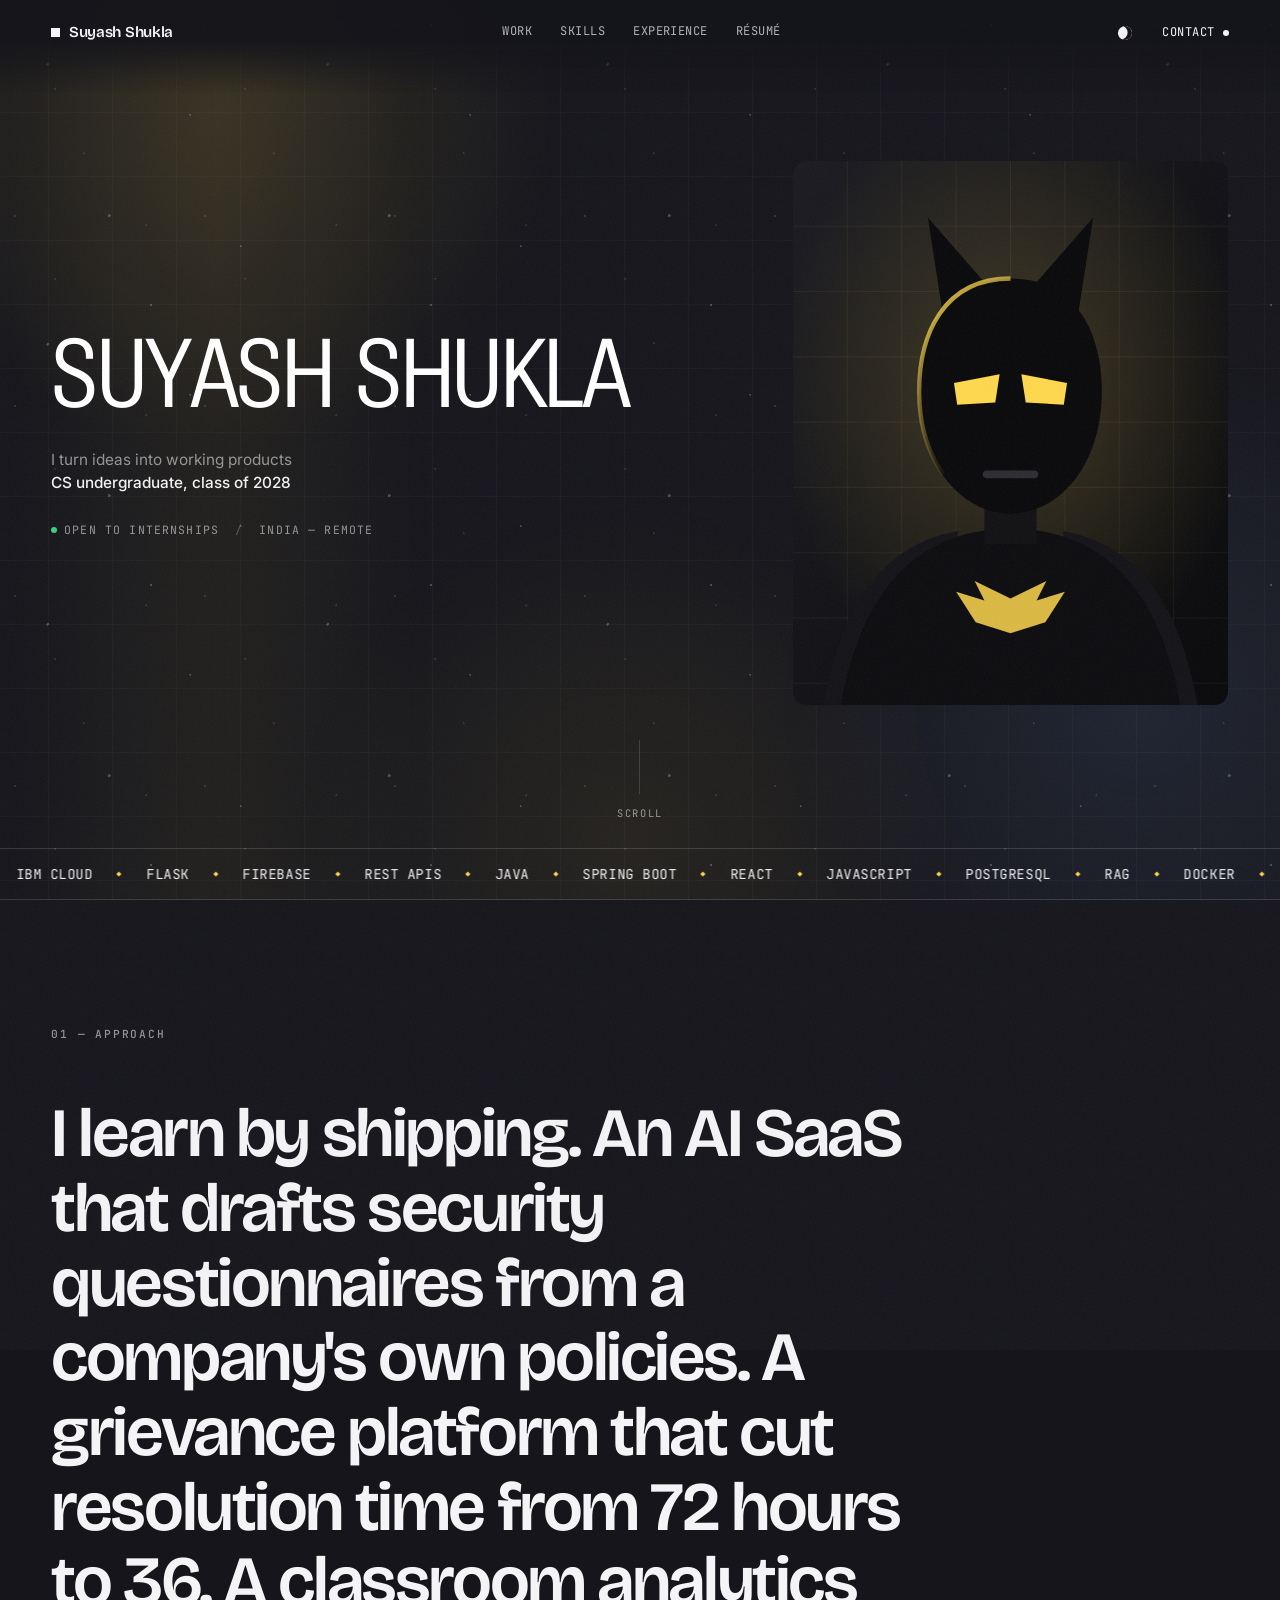
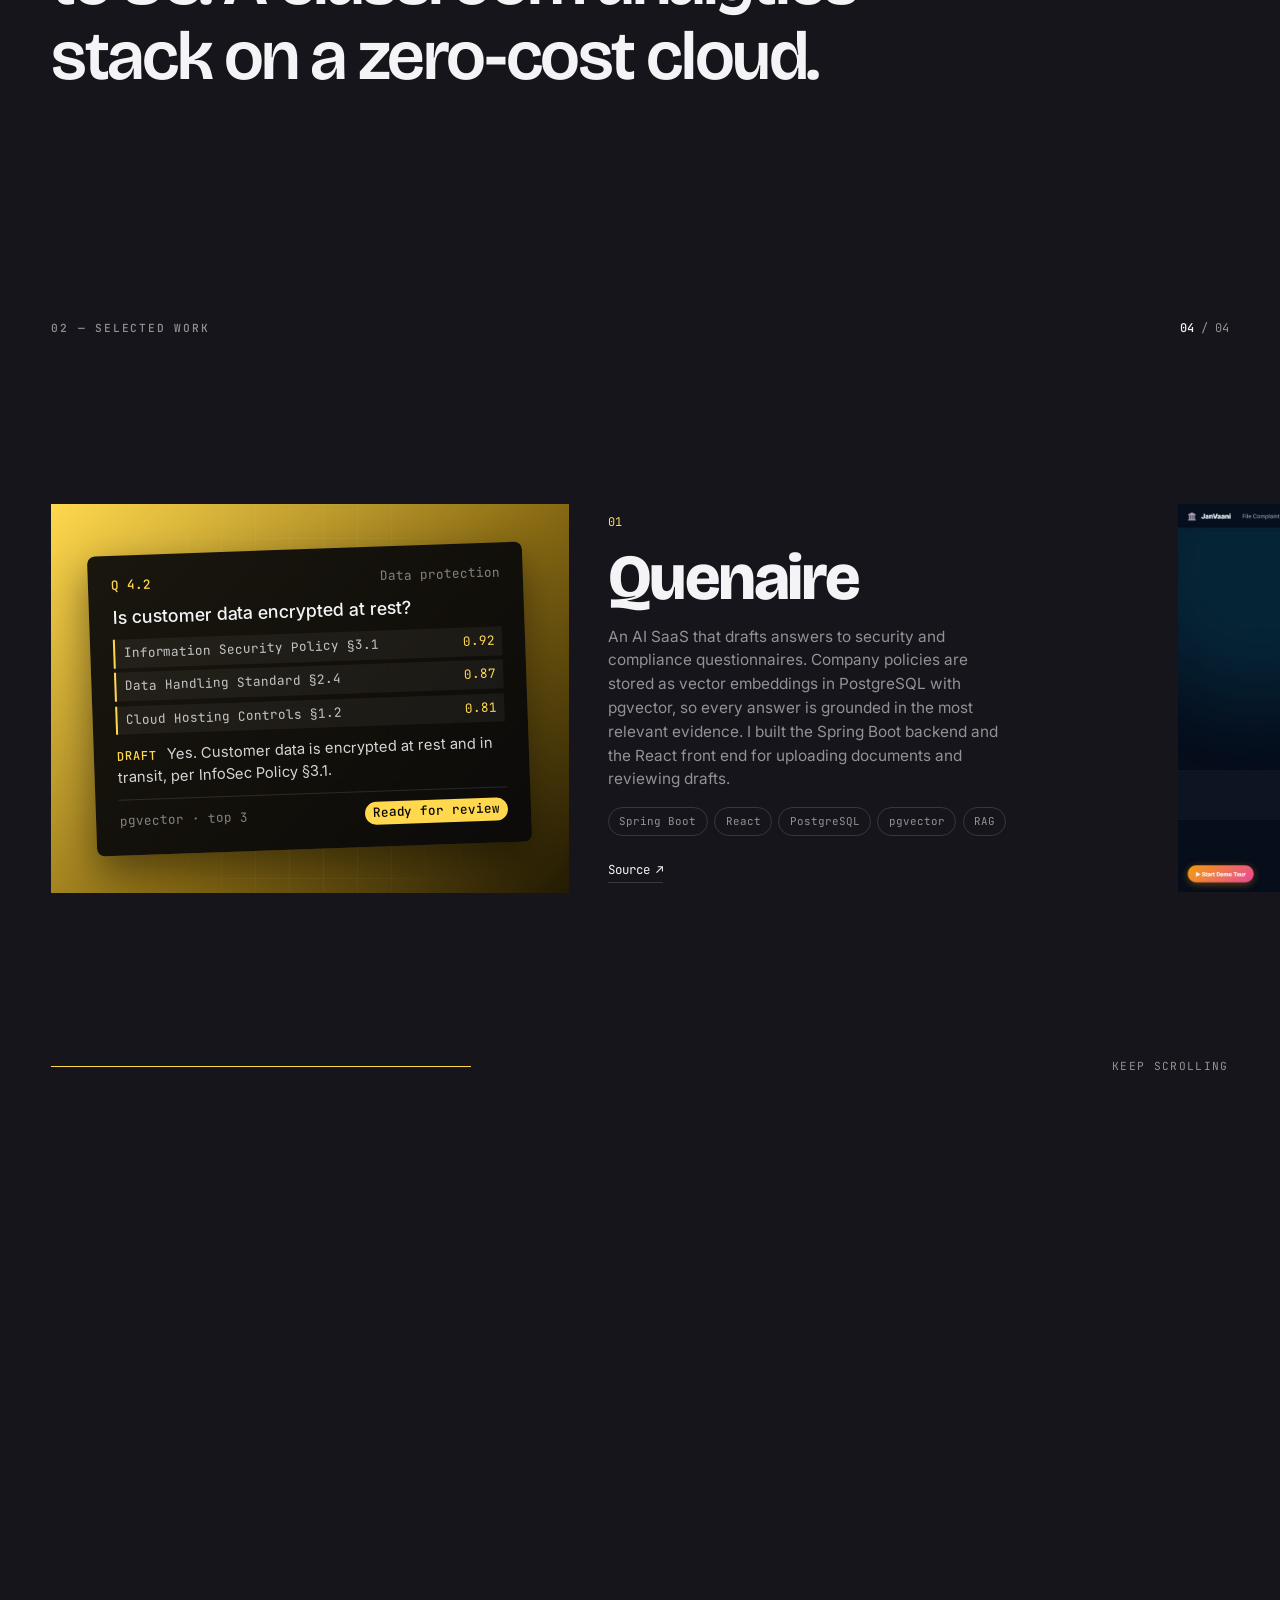
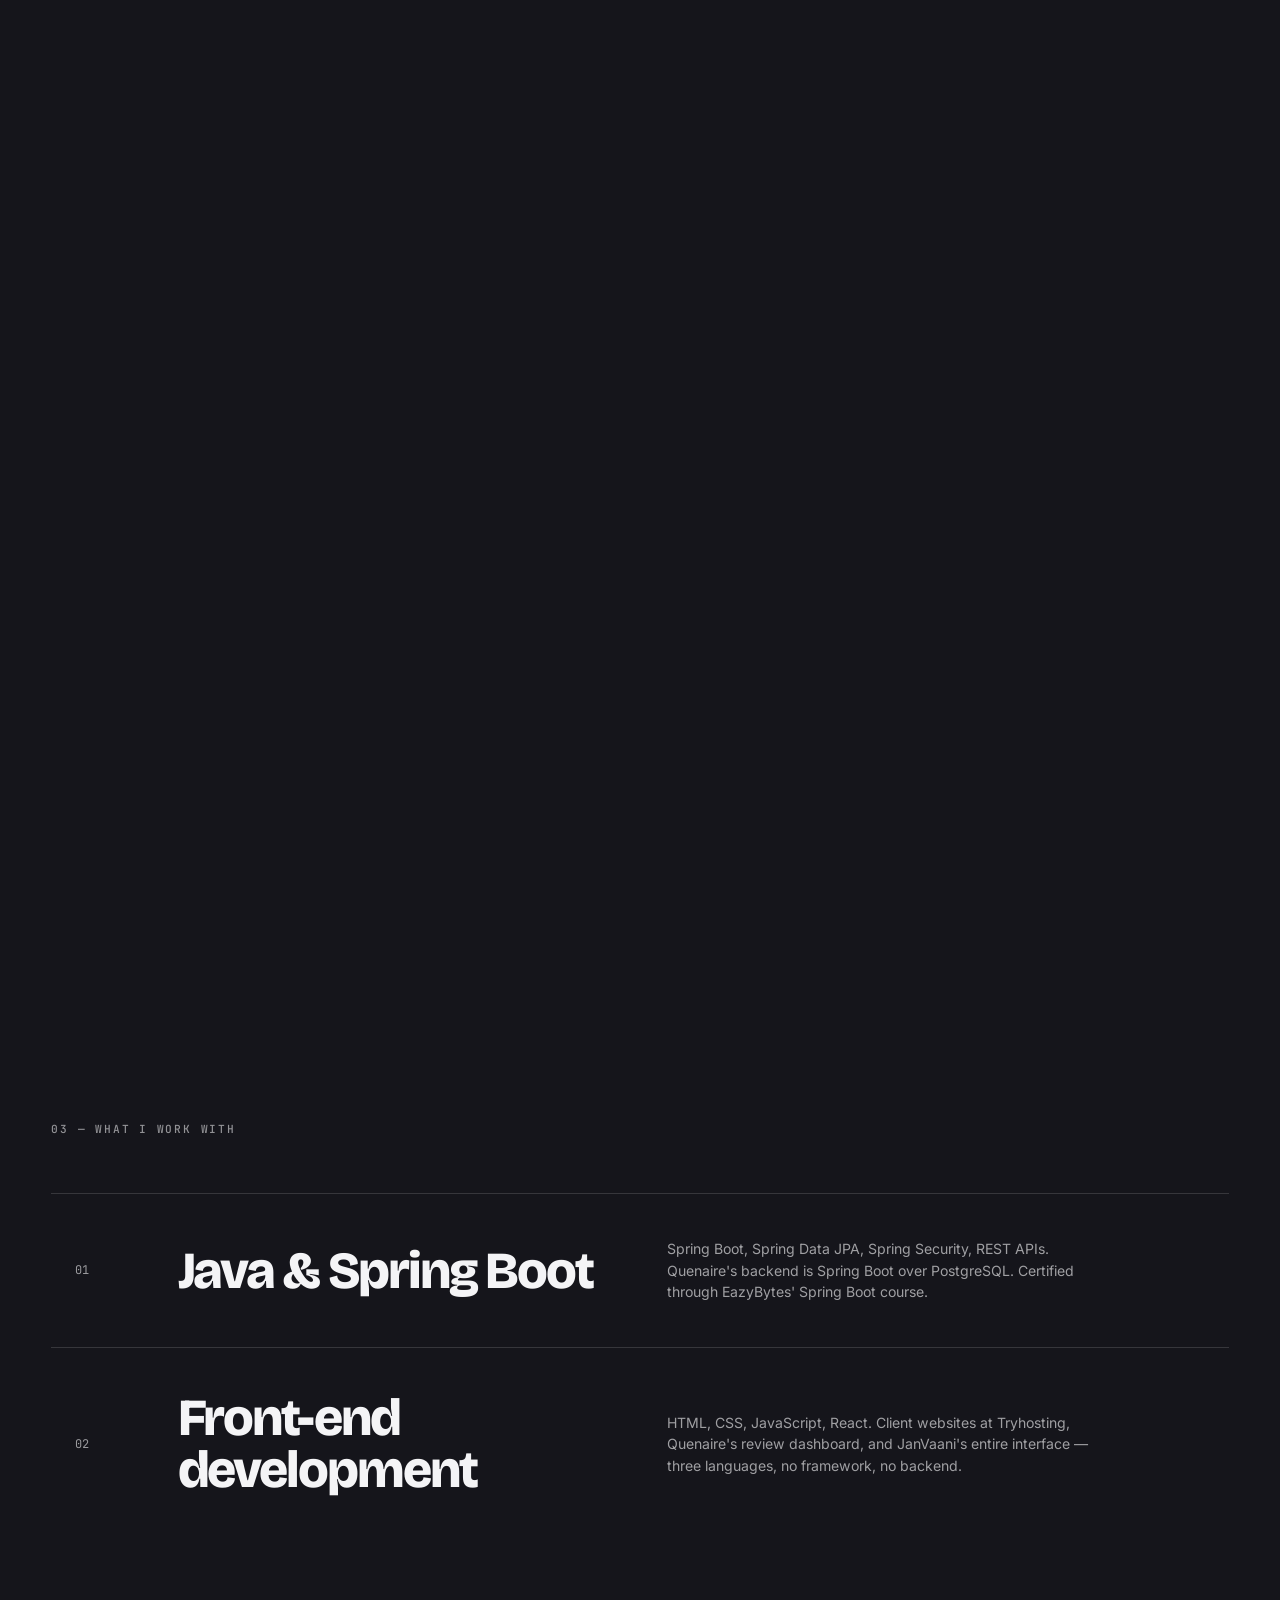
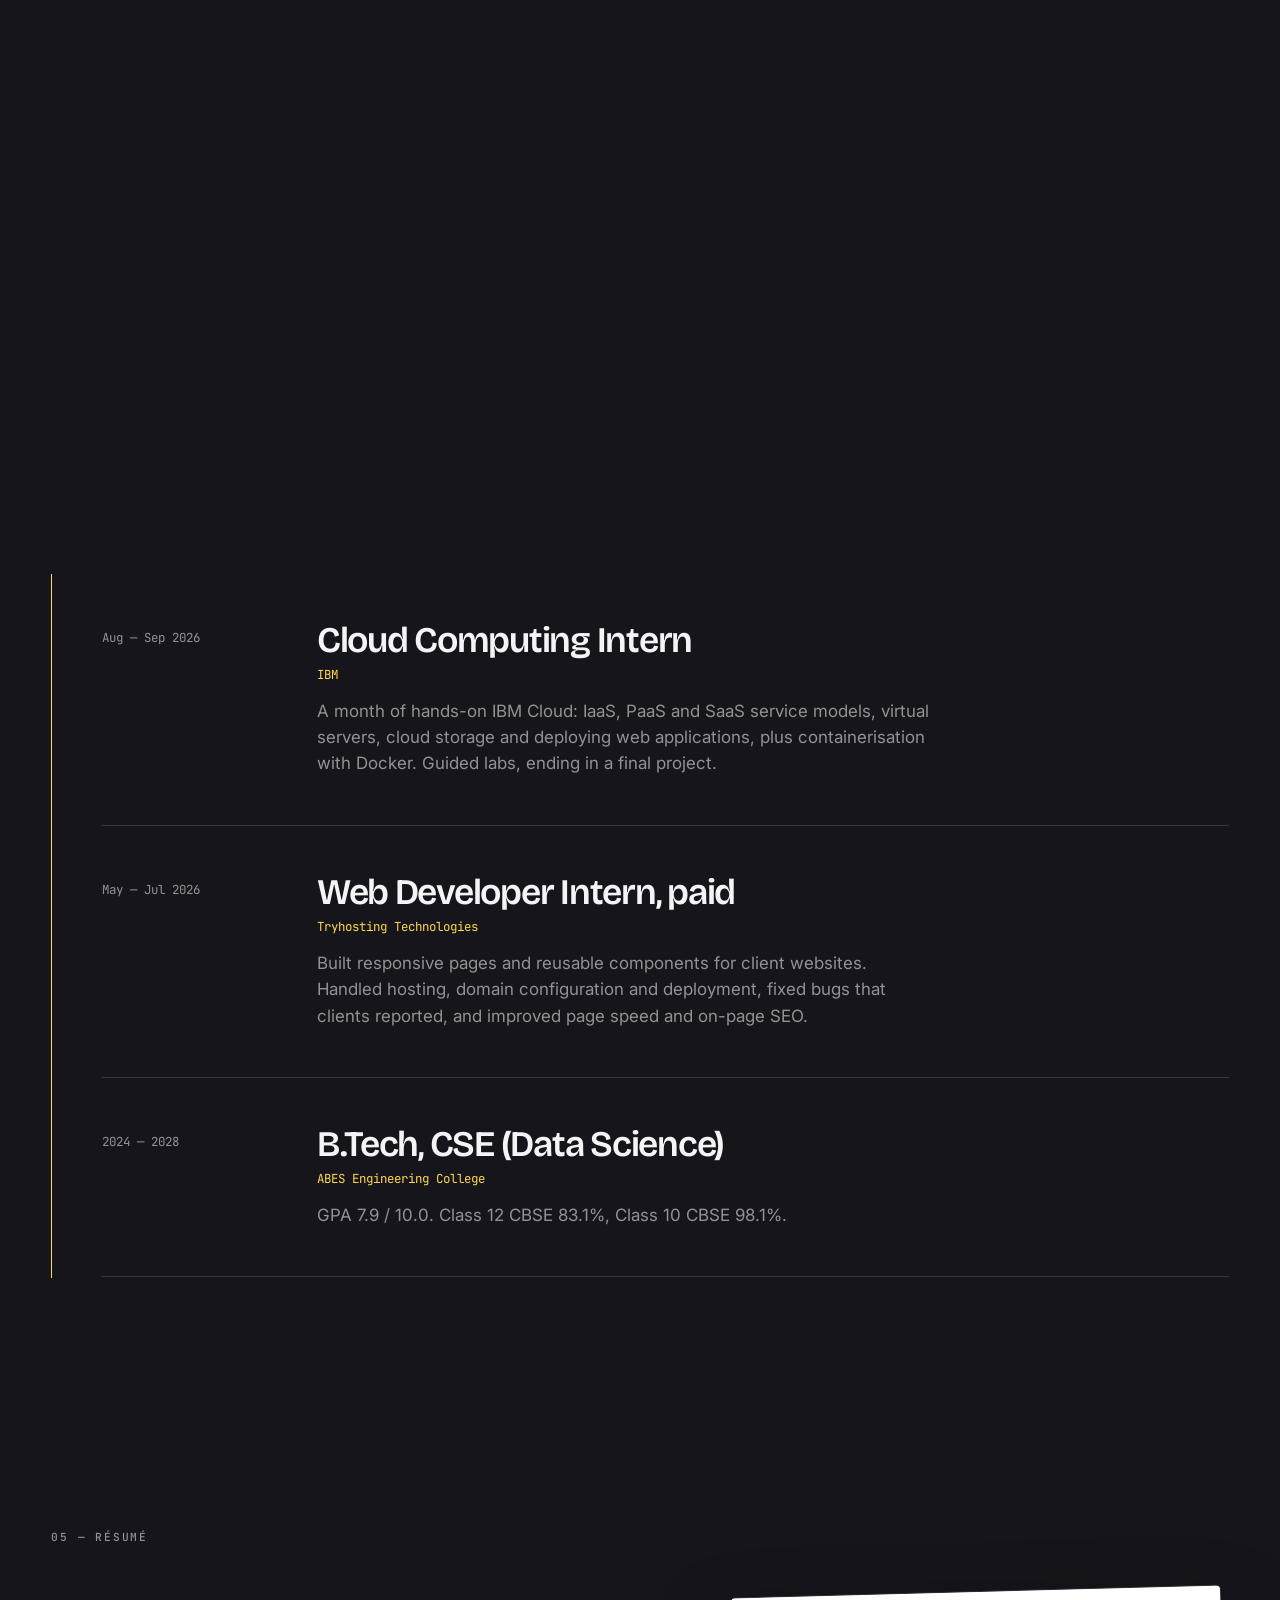
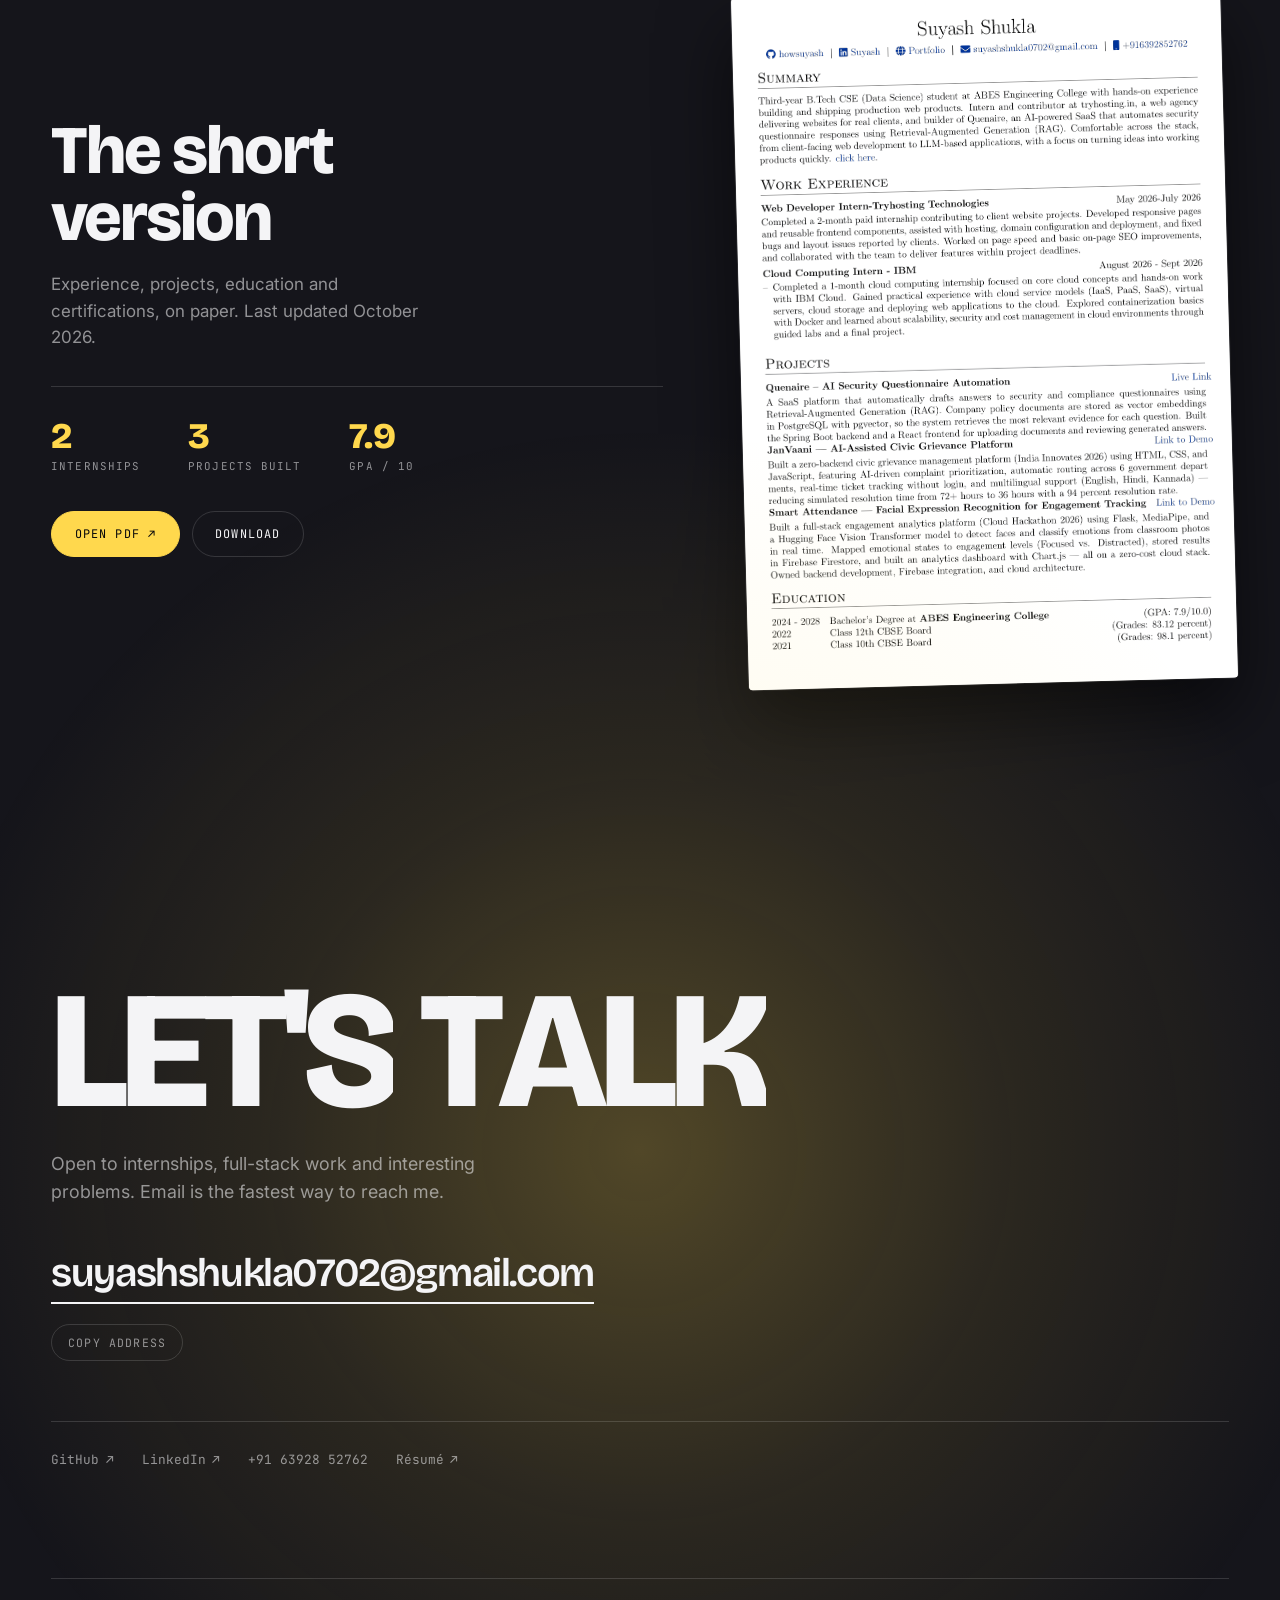
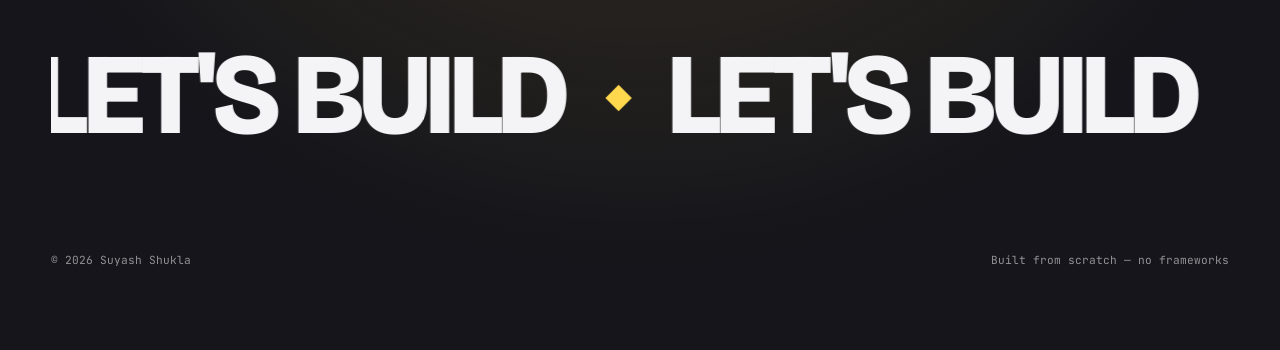
==== commit 90db61eb: "Hero line: "I turn ideas into working products" Replaces "Full-stack & AI", which says what a thousa" ====
--- a/index.html
+++ b/index.html
@@ -5,23 +5,23 @@
 <meta name="viewport" content="width=device-width, initial-scale=1.0" />
 
 <!-- ========= EDIT: page metadata ========= -->
-<title>Suyash Shukla — Full-Stack Developer</title>
-<meta name="description" content="Full-stack developer and B.Tech CSE (Data Science) student. Builder of Quenaire, an AI SaaS for security questionnaires. Projects, experience and résumé." />
+<title>Suyash Shukla — I turn ideas into working products</title>
+<meta name="description" content="B.Tech CSE (Data Science) student who turns ideas into working products. Builder of Quenaire, an AI SaaS for security questionnaires. Projects, experience and résumé." />
 <meta name="author" content="Suyash Shukla" />
 
 <meta property="og:type" content="website" />
-<meta property="og:title" content="Suyash Shukla — Full-Stack Developer" />
-<meta property="og:description" content="Full-stack developer and CS undergraduate — Spring Boot, React, cloud, and AI products built on RAG." />
+<meta property="og:title" content="Suyash Shukla — I turn ideas into working products" />
+<meta property="og:description" content="CS undergraduate building with Spring Boot, React, cloud, and AI on RAG. Projects, experience and résumé." />
 <!-- absolute, not relative: most social scrapers will not resolve a
      relative og:image and the preview comes out blank -->
 <meta property="og:url" content="https://howsuyash.github.io/" />
-<meta property="og:image" content="https://howsuyash.github.io/assets/og-image.jpg?v=17" />
+<meta property="og:image" content="https://howsuyash.github.io/assets/og-image.jpg?v=18" />
 <meta property="og:image:width" content="1200" />
 <meta property="og:image:height" content="630" />
 <meta property="og:image:alt" content="Suyash Shukla's portfolio — his name in white over a dark page, beside a Batman cowl portrait" />
 <meta property="og:locale" content="en_IN" />
 <meta name="twitter:card" content="summary_large_image" />
-<meta name="twitter:image" content="https://howsuyash.github.io/assets/og-image.jpg?v=17" />
+<meta name="twitter:image" content="https://howsuyash.github.io/assets/og-image.jpg?v=18" />
 
 <link rel="canonical" href="https://howsuyash.github.io/" />
 <!-- tints the browser chrome on mobile; kept in step with the toggle by main.js -->
@@ -52,7 +52,7 @@
 }
 </script>
 
-<link rel="icon" href="assets/favicon.svg?v=17" type="image/svg+xml" />
+<link rel="icon" href="assets/favicon.svg?v=18" type="image/svg+xml" />
 
 <link rel="preconnect" href="https://fonts.googleapis.com" />
 <link rel="preconnect" href="https://fonts.gstatic.com" crossorigin />
@@ -63,7 +63,7 @@
      year, so the query string is the only thing that can tell a
      browser to fetch again. After changing anything under assets/,
      css/ or js/, run: python tools/bump-version.py -->
-<link rel="stylesheet" href="css/styles.css?v=17" />
+<link rel="stylesheet" href="css/styles.css?v=18" />
 
 <script>
   document.documentElement.classList.add('js');
@@ -135,7 +135,7 @@
         <h1 class="hero__name" data-vft>Suyash Shukla</h1>
 
         <p class="hero__since">
-          Full-stack &amp; AI<br />
+          I turn ideas into working products<br />
           <em>CS undergraduate, class of 2028</em>
         </p>
 
@@ -150,9 +150,9 @@
            through a circular mask that follows the cursor. On touch
            there is no cursor, so the photo shows plainly instead. -->
       <figure class="hero__portrait" data-portrait>
-        <img class="hero__portrait-shot" src="assets/portrait.jpg?v=17" width="1000" height="1250"
+        <img class="hero__portrait-shot" src="assets/portrait.jpg?v=18" width="1000" height="1250"
              alt="Suyash Shukla" />
-        <img class="hero__portrait-cowl" src="assets/portrait.svg?v=17" width="400" height="500"
+        <img class="hero__portrait-cowl" src="assets/portrait.svg?v=18" width="400" height="500"
              alt="" aria-hidden="true" />
         <figcaption aria-hidden="true">◆ hover to unmask</figcaption>
       </figure>
@@ -231,7 +231,7 @@
 
         <article class="panel">
           <div class="panel__visual panel__visual--shot panel__visual--02">
-            <img src="assets/janvaani.jpg?v=17" width="1200" height="900" loading="lazy"
+            <img src="assets/janvaani.jpg?v=18" width="1200" height="900" loading="lazy"
                  alt="JanVaani live site — One Platform. Every Grievance. Resolved. — with complaint statistics" />
           </div>
           <div class="panel__info">
@@ -254,7 +254,7 @@
 
         <article class="panel">
           <div class="panel__visual panel__visual--shot panel__visual--03">
-            <img src="assets/smart-attendance.jpg?v=17" width="1200" height="900" loading="lazy"
+            <img src="assets/smart-attendance.jpg?v=18" width="1200" height="900" loading="lazy"
                  alt="Smart Attendance sign-in screen for the face emotion recognition system" />
           </div>
           <div class="panel__info">
@@ -392,20 +392,20 @@
         </ul>
 
         <div class="resume__actions">
-          <a class="resume__btn resume__btn--solid" href="assets/resume.pdf?v=17"
+          <a class="resume__btn resume__btn--solid" href="assets/resume.pdf?v=18"
              target="_blank" rel="noopener noreferrer" data-magnetic>
             Open PDF <i aria-hidden="true">↗</i>
           </a>
-          <a class="resume__btn" href="assets/resume.pdf?v=17"
+          <a class="resume__btn" href="assets/resume.pdf?v=18"
              download="Suyash-Shukla-Resume.pdf" data-magnetic>Download</a>
         </div>
       </div>
 
       <!-- the page image, not an <iframe>: PDF embeds render blank on most
            mobile browsers. Clicking opens the real PDF. -->
-      <a class="resume__paper" href="assets/resume.pdf?v=17" target="_blank" rel="noopener noreferrer"
+      <a class="resume__paper" href="assets/resume.pdf?v=18" target="_blank" rel="noopener noreferrer"
          aria-label="Open Suyash Shukla's résumé as a PDF">
-        <img src="assets/resume-preview.png?v=17" width="1191" height="1684" loading="lazy"
+        <img src="assets/resume-preview.png?v=18" width="1191" height="1684" loading="lazy"
              alt="First page of Suyash Shukla's résumé — summary, work experience, projects and education" />
       </a>
     </div>
@@ -427,7 +427,7 @@
         <a href="https://github.com/HowSuyash" target="_blank" rel="noopener noreferrer">GitHub <i aria-hidden="true">↗</i></a>
         <a href="https://www.linkedin.com/in/suyash-shukla-b74b682a7/" target="_blank" rel="noopener noreferrer">LinkedIn <i aria-hidden="true">↗</i></a>
         <a href="tel:+916392852762">+91 63928 52762</a>
-        <a href="assets/resume.pdf?v=17" target="_blank" rel="noopener noreferrer">Résumé <i aria-hidden="true">↗</i></a>
+        <a href="assets/resume.pdf?v=18" target="_blank" rel="noopener noreferrer">Résumé <i aria-hidden="true">↗</i></a>
       </div>
     </div>
 
@@ -468,6 +468,6 @@
   })();
 </script>
 
-<script src="js/main.js?v=17"></script>
+<script src="js/main.js?v=18"></script>
 </body>
 </html>
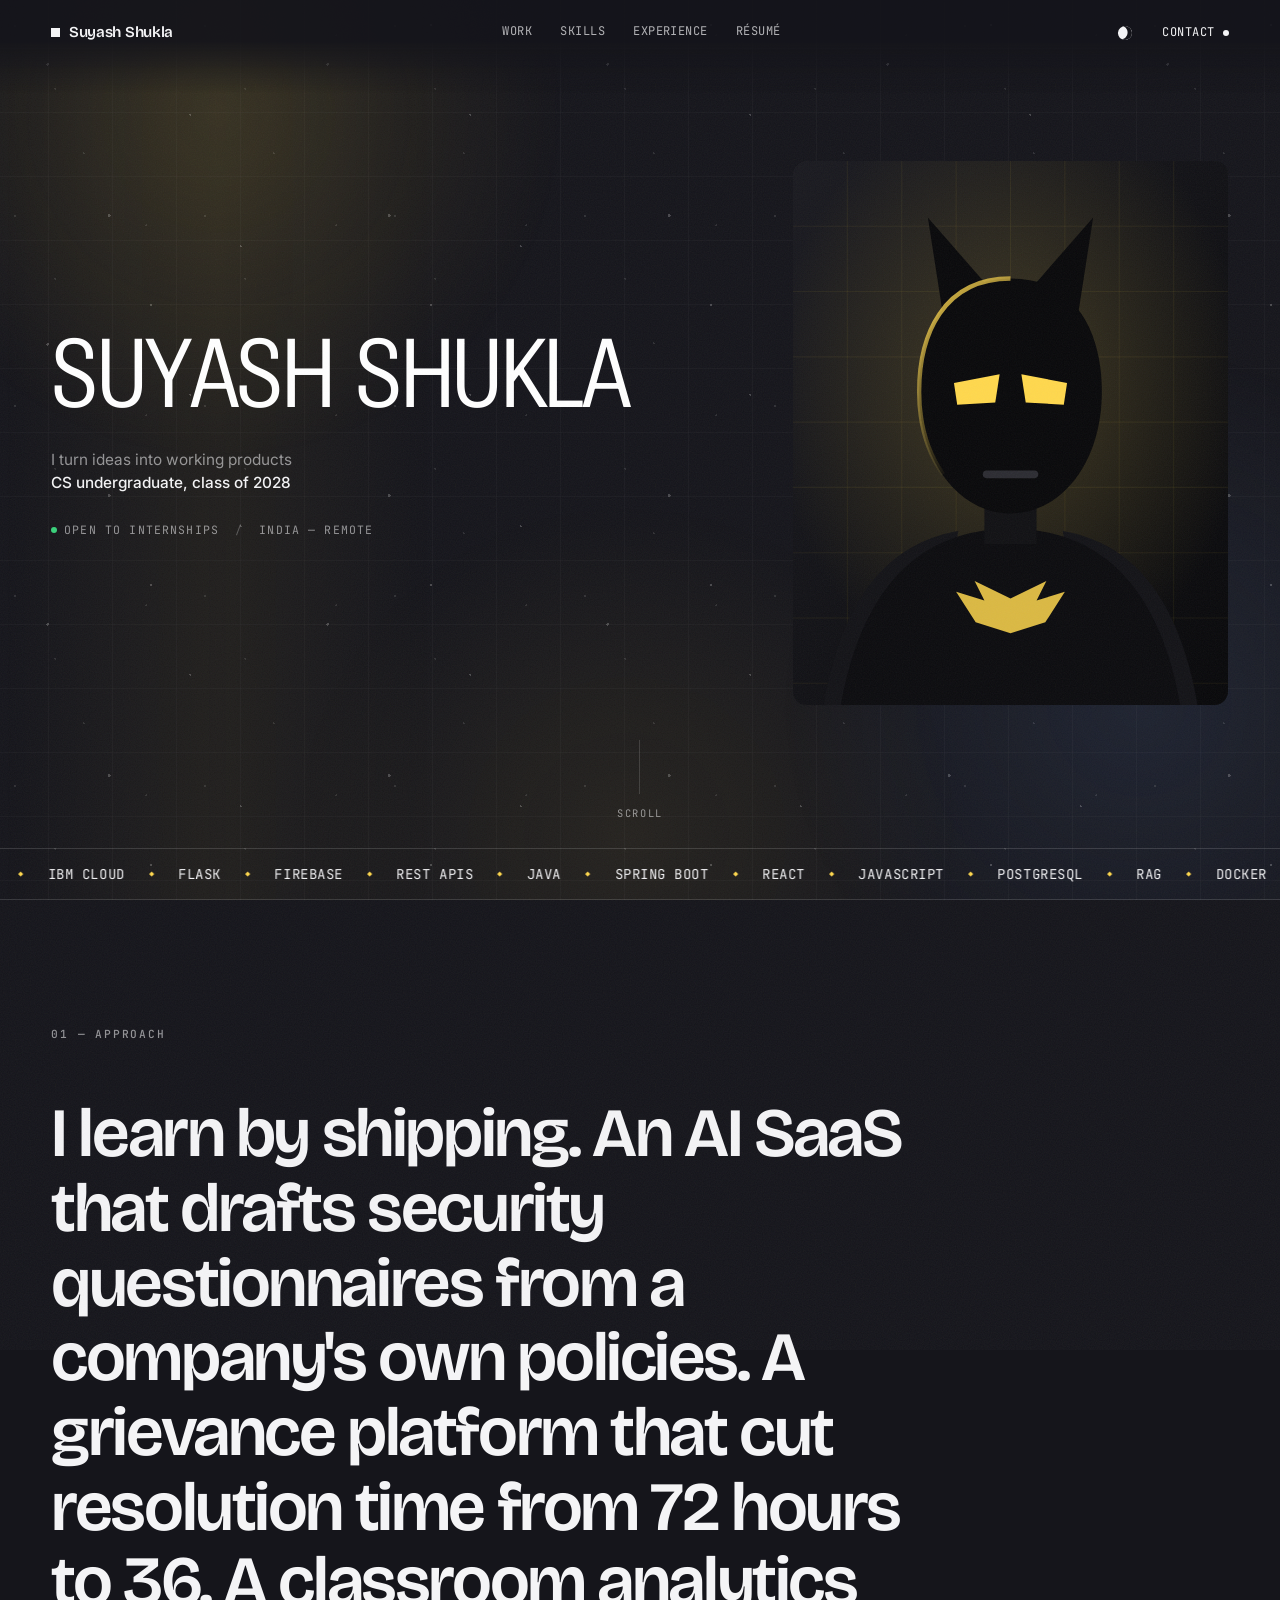
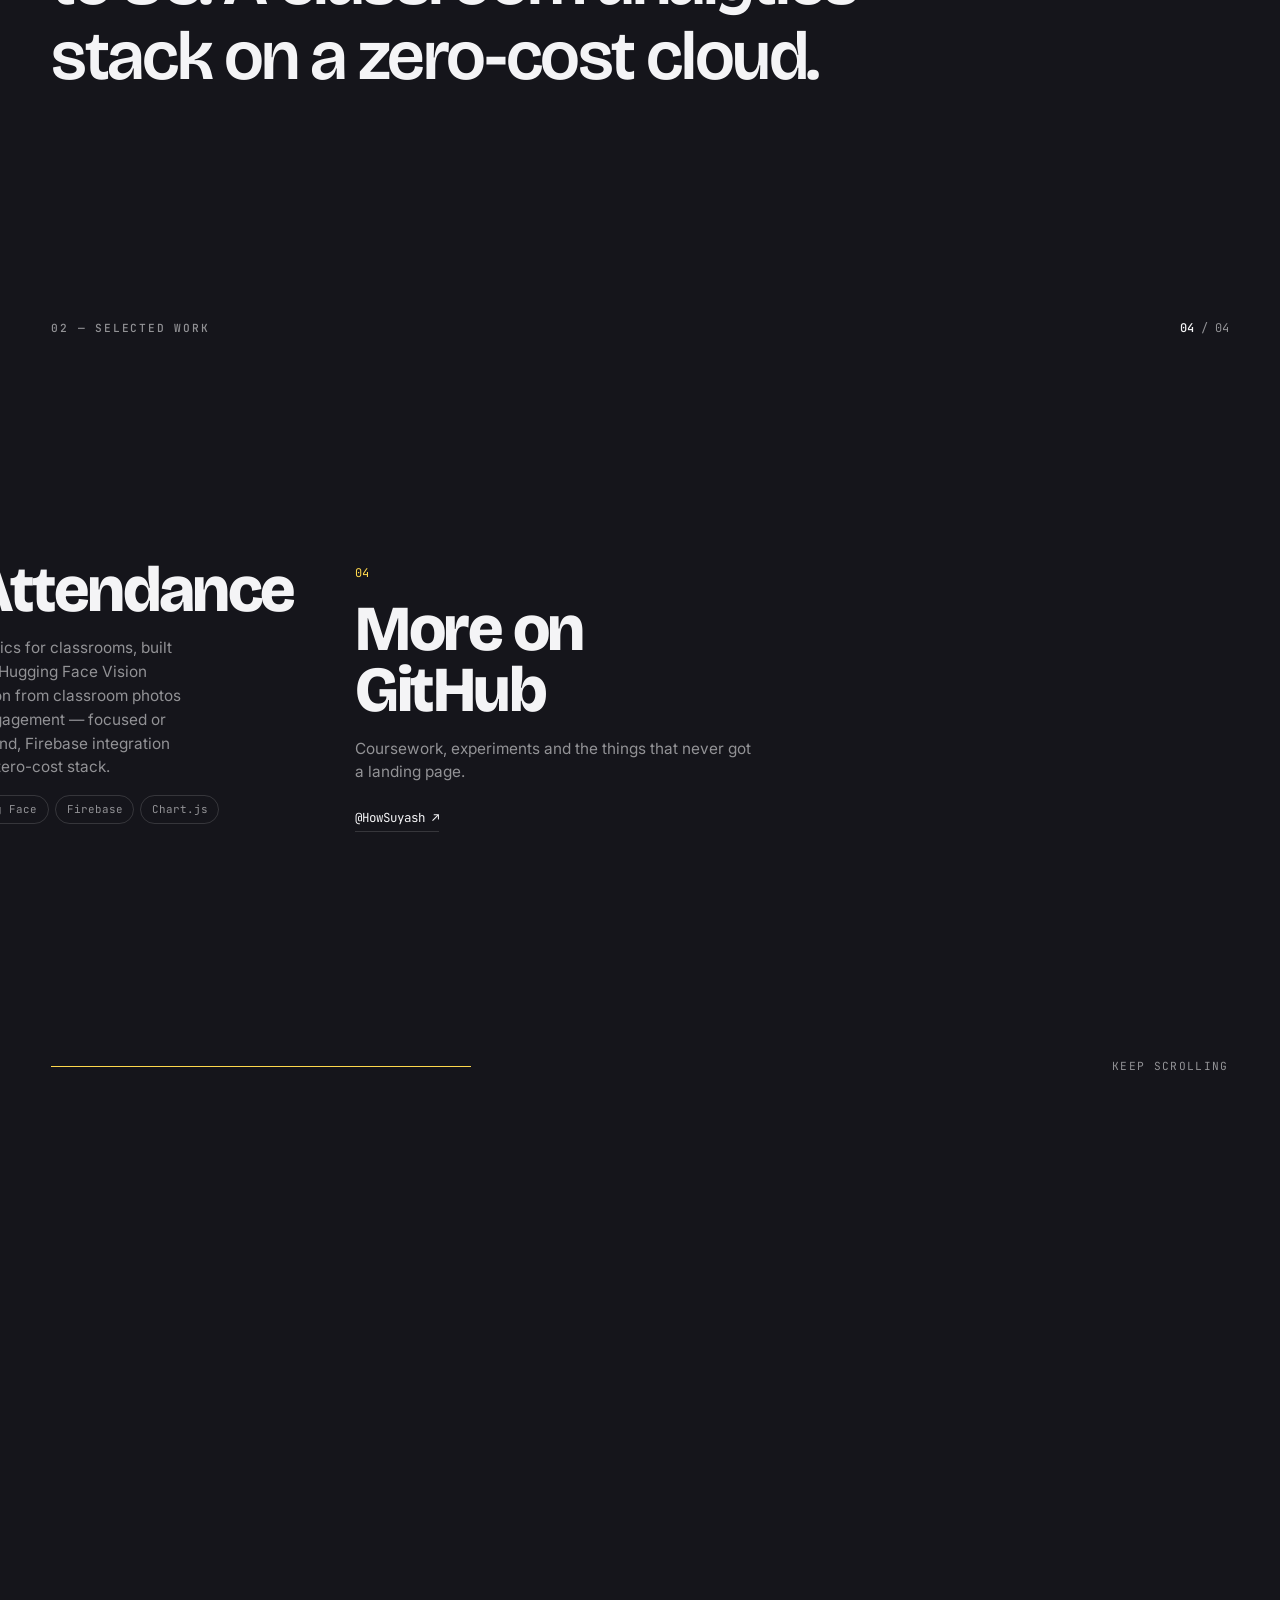
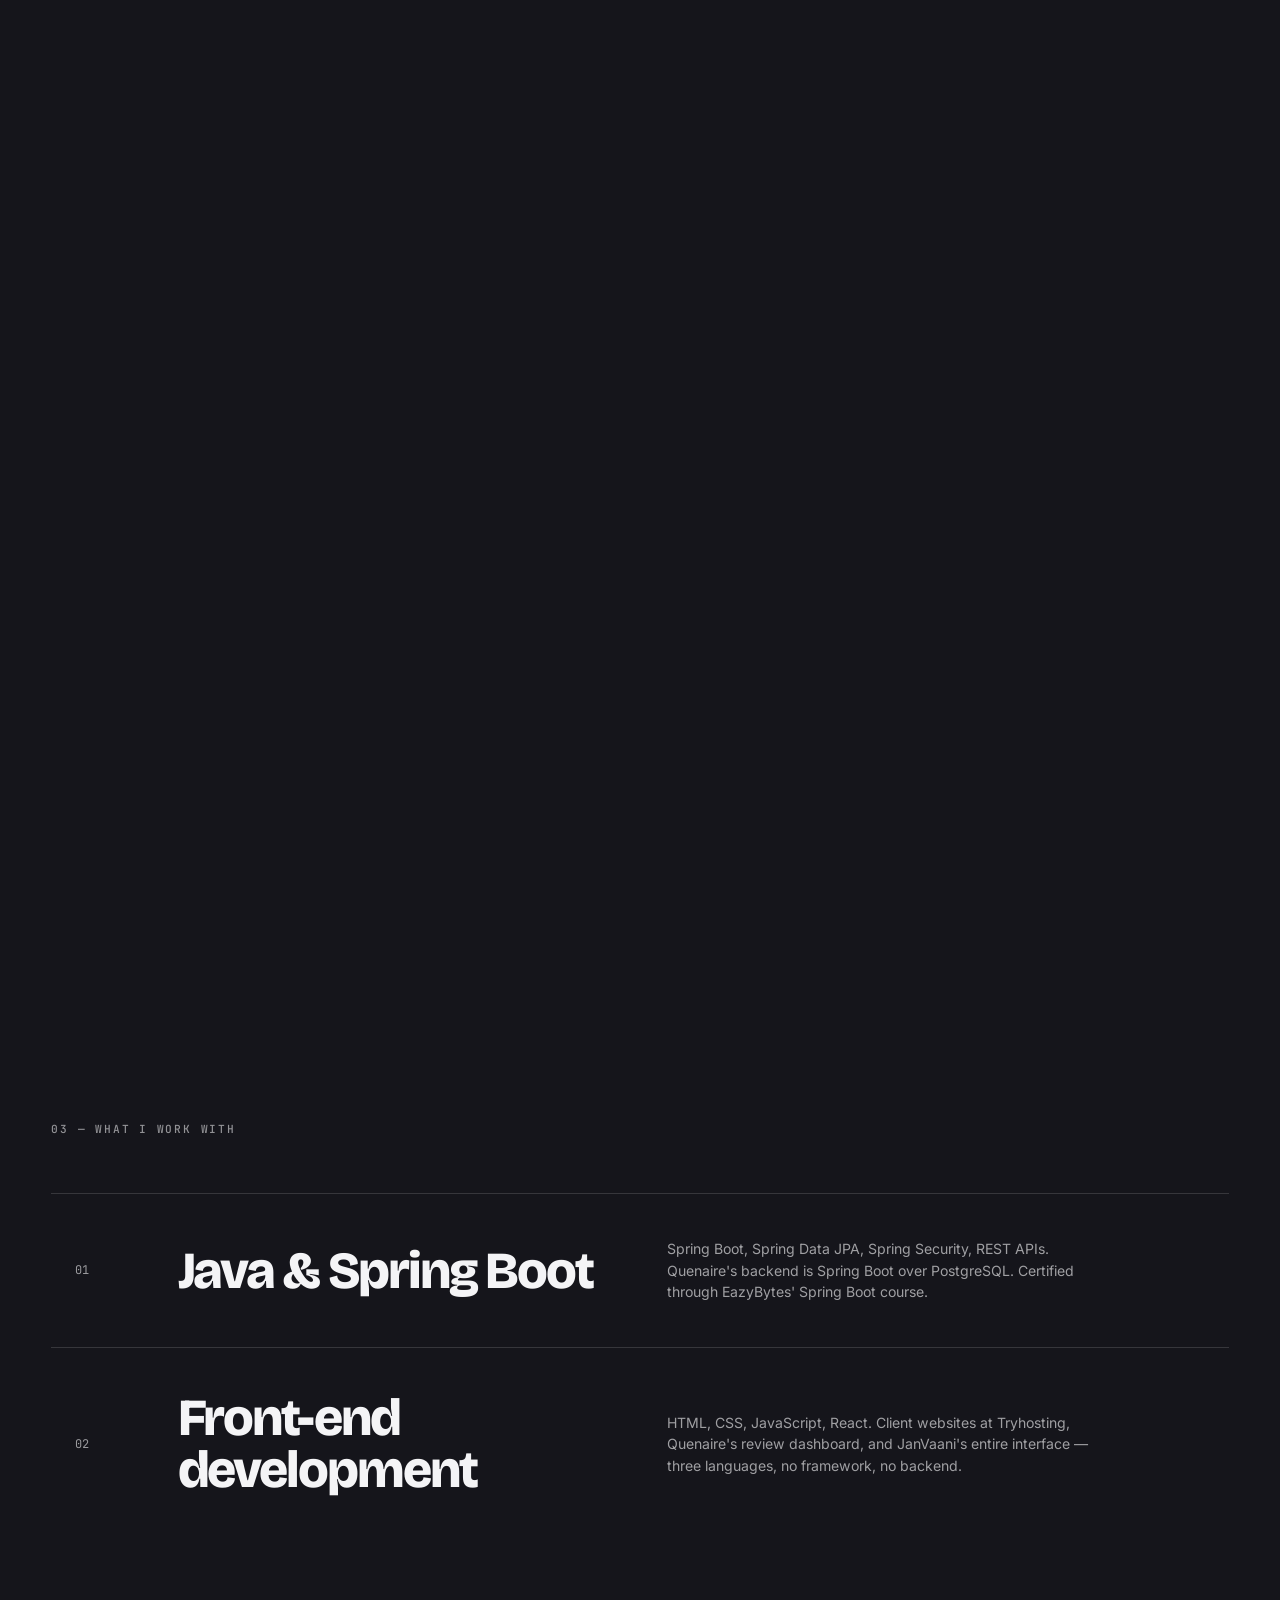
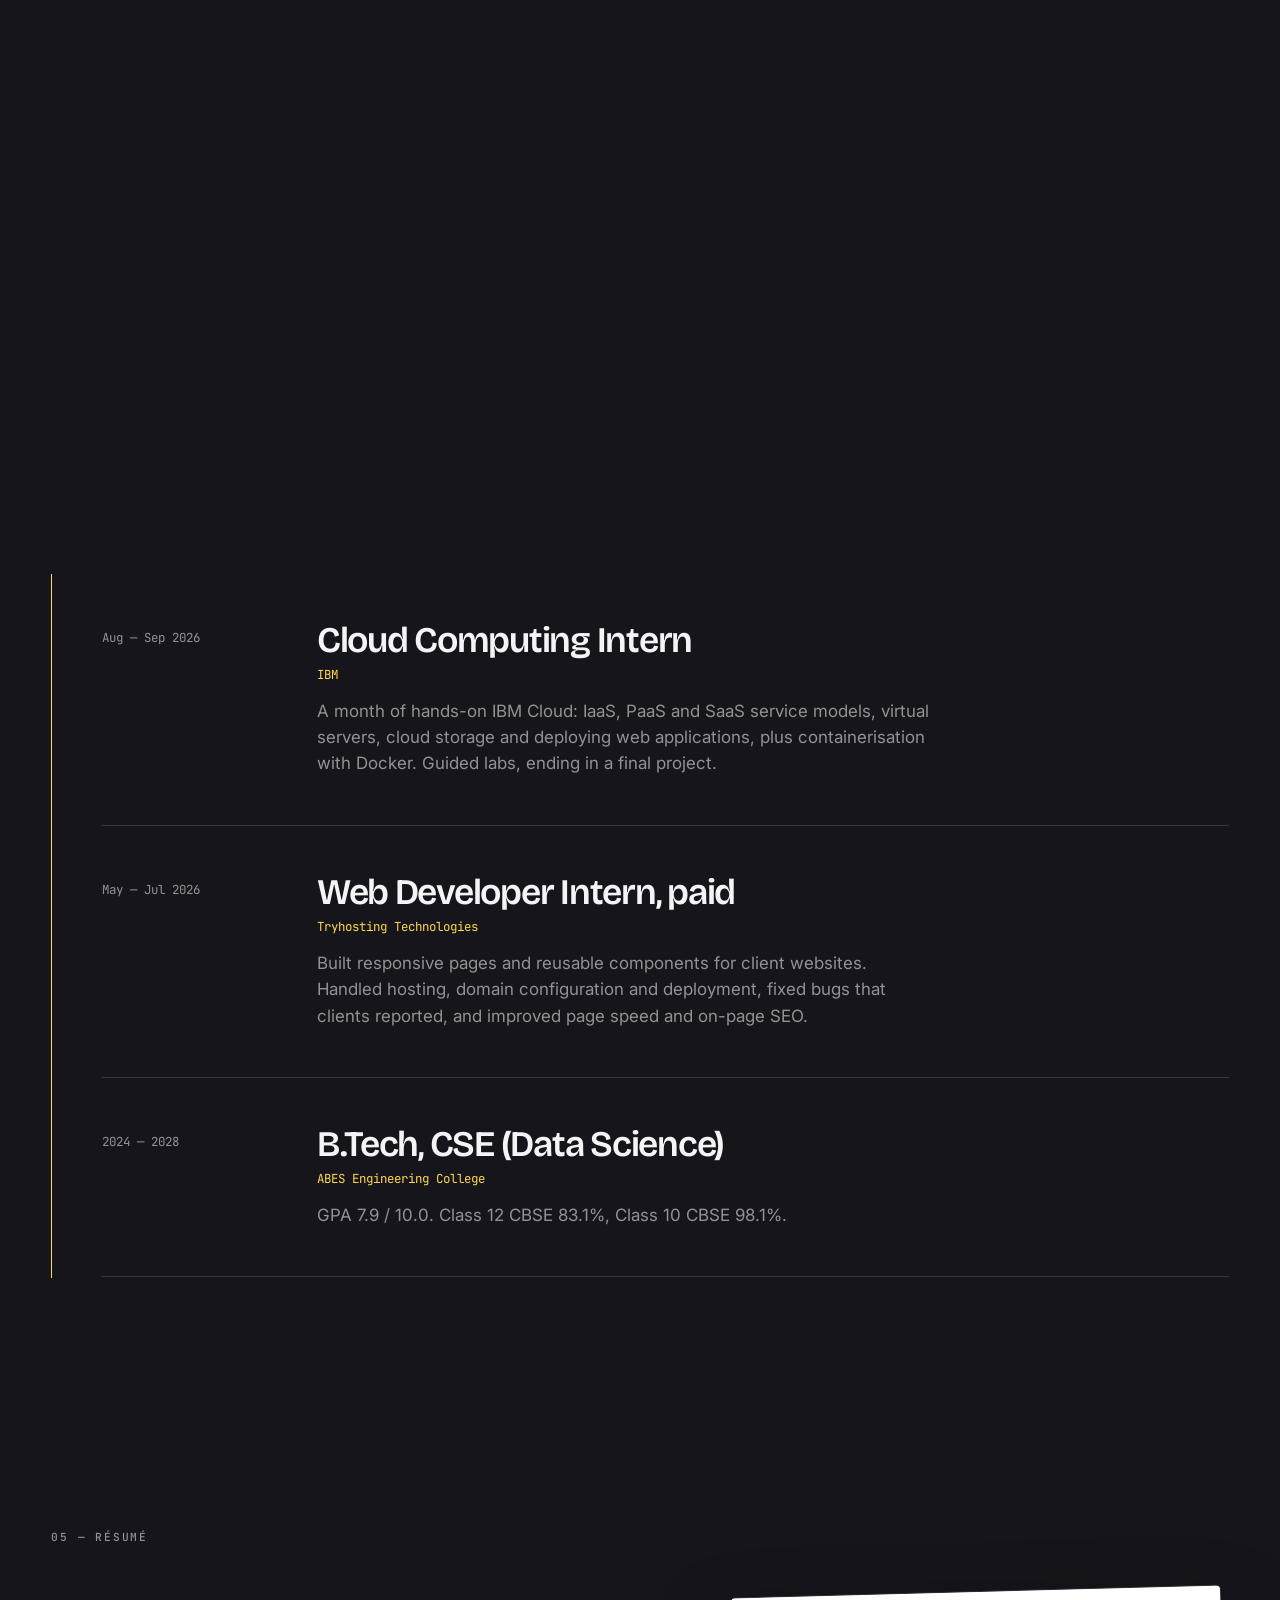
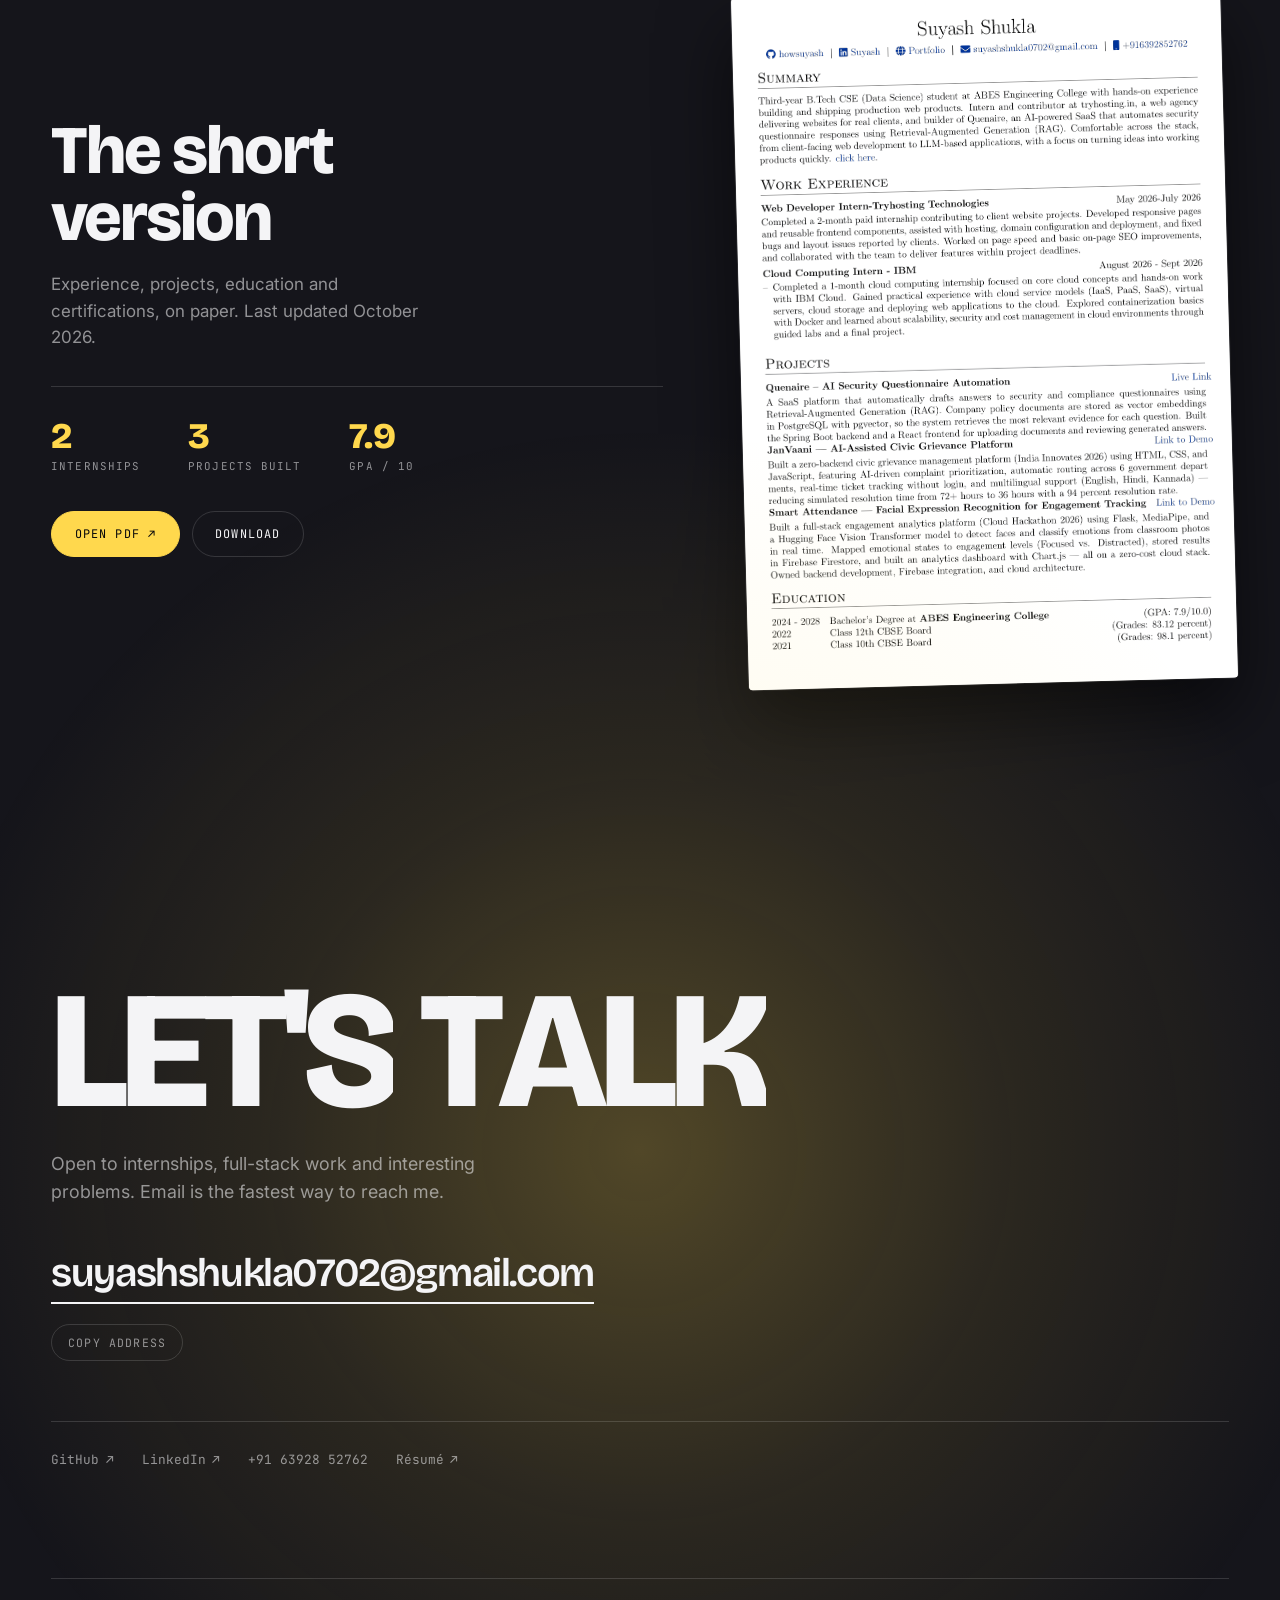
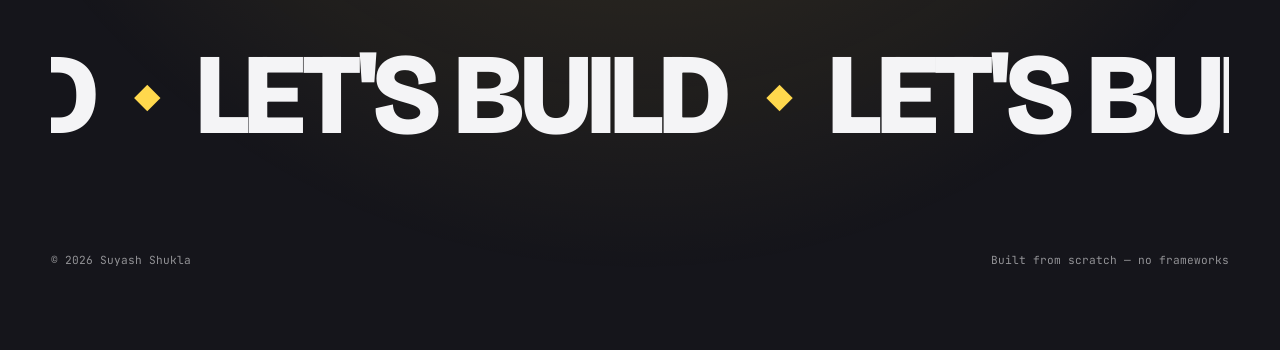
==== commit fbb33b3b: "Point LinkedIn links at linkedin.com/in/howsuyash The profile moved to the custom URL, which matches" ====
--- a/index.html
+++ b/index.html
@@ -42,7 +42,7 @@
   "description": "Full-stack developer and B.Tech CSE (Data Science) student. Builder of Quenaire, an AI SaaS that drafts security questionnaire answers with Retrieval-Augmented Generation.",
   "sameAs": [
     "https://github.com/HowSuyash",
-    "https://www.linkedin.com/in/suyash-shukla-b74b682a7/"
+    "https://www.linkedin.com/in/howsuyash/"
   ],
   "knowsAbout": ["HTML", "CSS", "JavaScript", "React", "Java", "Spring Boot", "PostgreSQL", "Retrieval-Augmented Generation", "AWS", "IBM Cloud", "Docker", "Flask", "Firebase", "REST APIs"],
   "alumniOf": {
@@ -425,7 +425,7 @@
 
       <div class="contact__socials">
         <a href="https://github.com/HowSuyash" target="_blank" rel="noopener noreferrer">GitHub <i aria-hidden="true">↗</i></a>
-        <a href="https://www.linkedin.com/in/suyash-shukla-b74b682a7/" target="_blank" rel="noopener noreferrer">LinkedIn <i aria-hidden="true">↗</i></a>
+        <a href="https://www.linkedin.com/in/howsuyash/" target="_blank" rel="noopener noreferrer">LinkedIn <i aria-hidden="true">↗</i></a>
         <a href="tel:+916392852762">+91 63928 52762</a>
         <a href="assets/resume.pdf?v=18" target="_blank" rel="noopener noreferrer">Résumé <i aria-hidden="true">↗</i></a>
       </div>
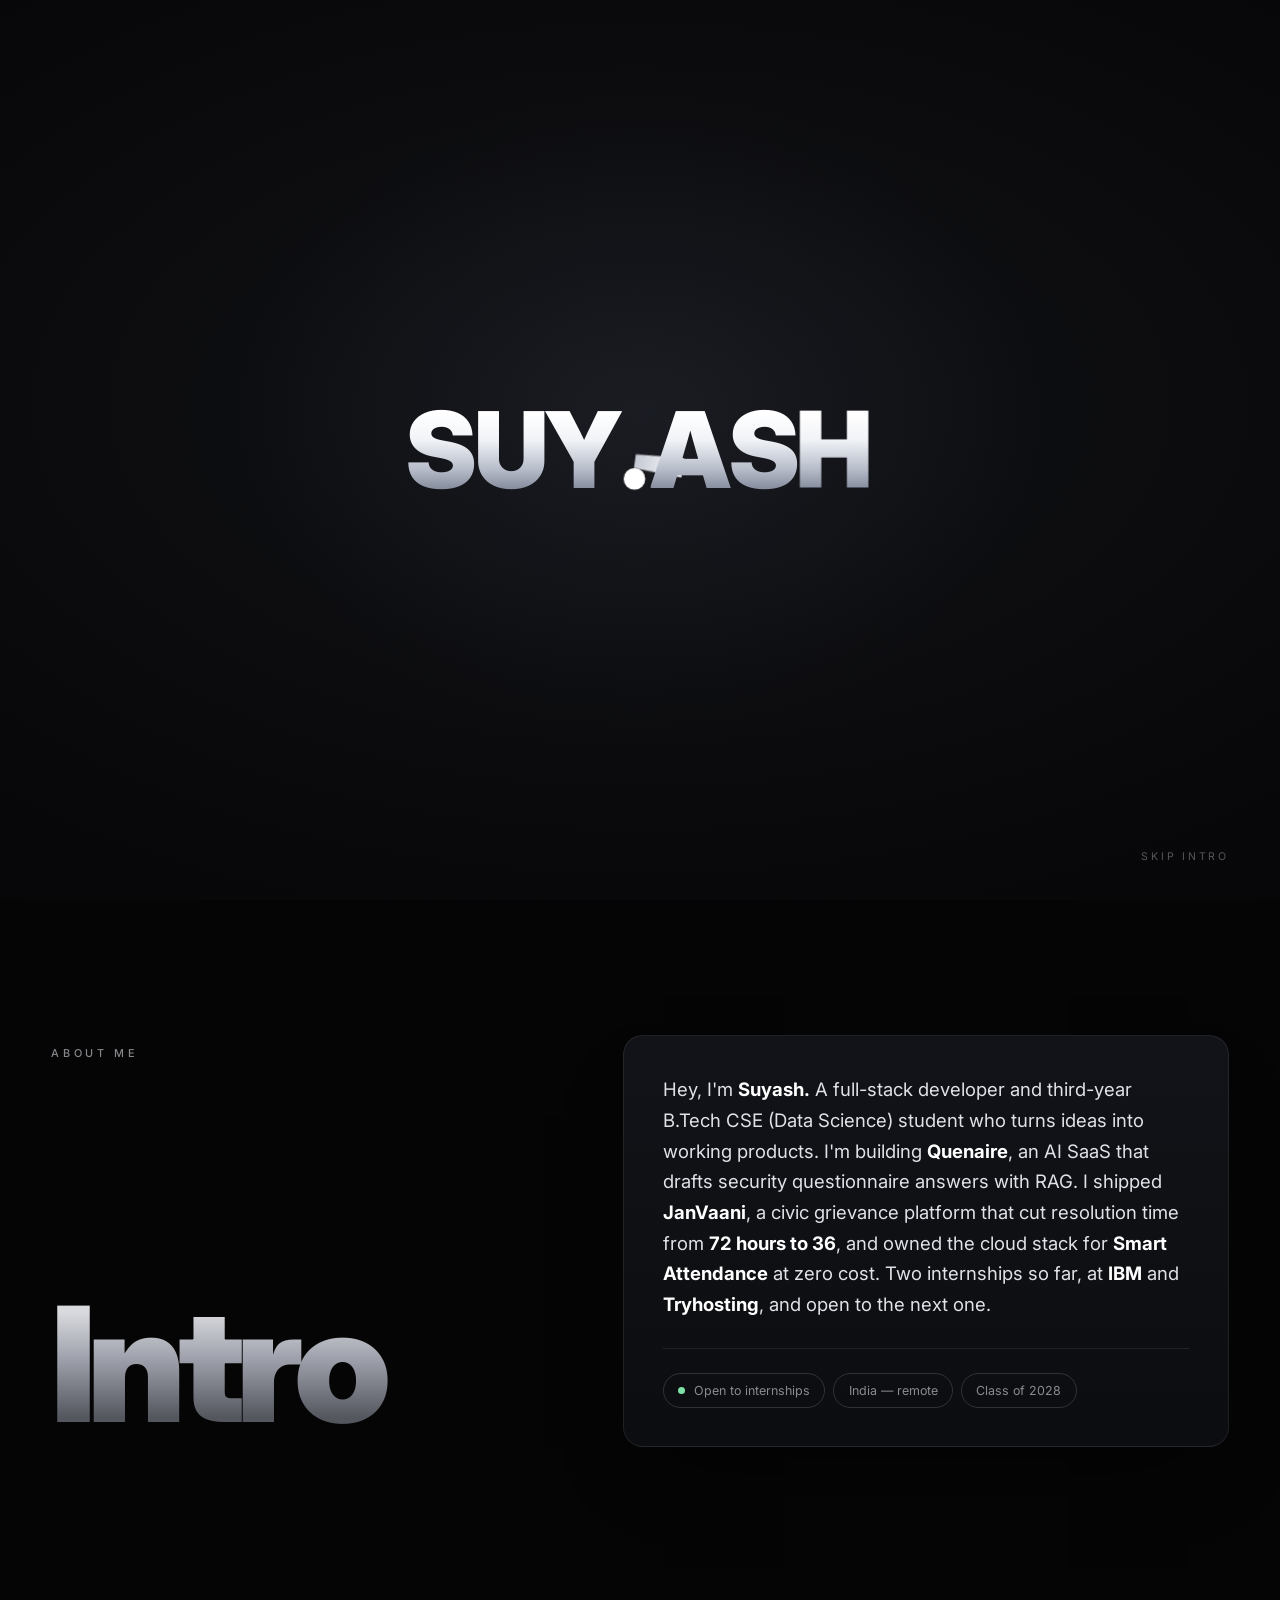
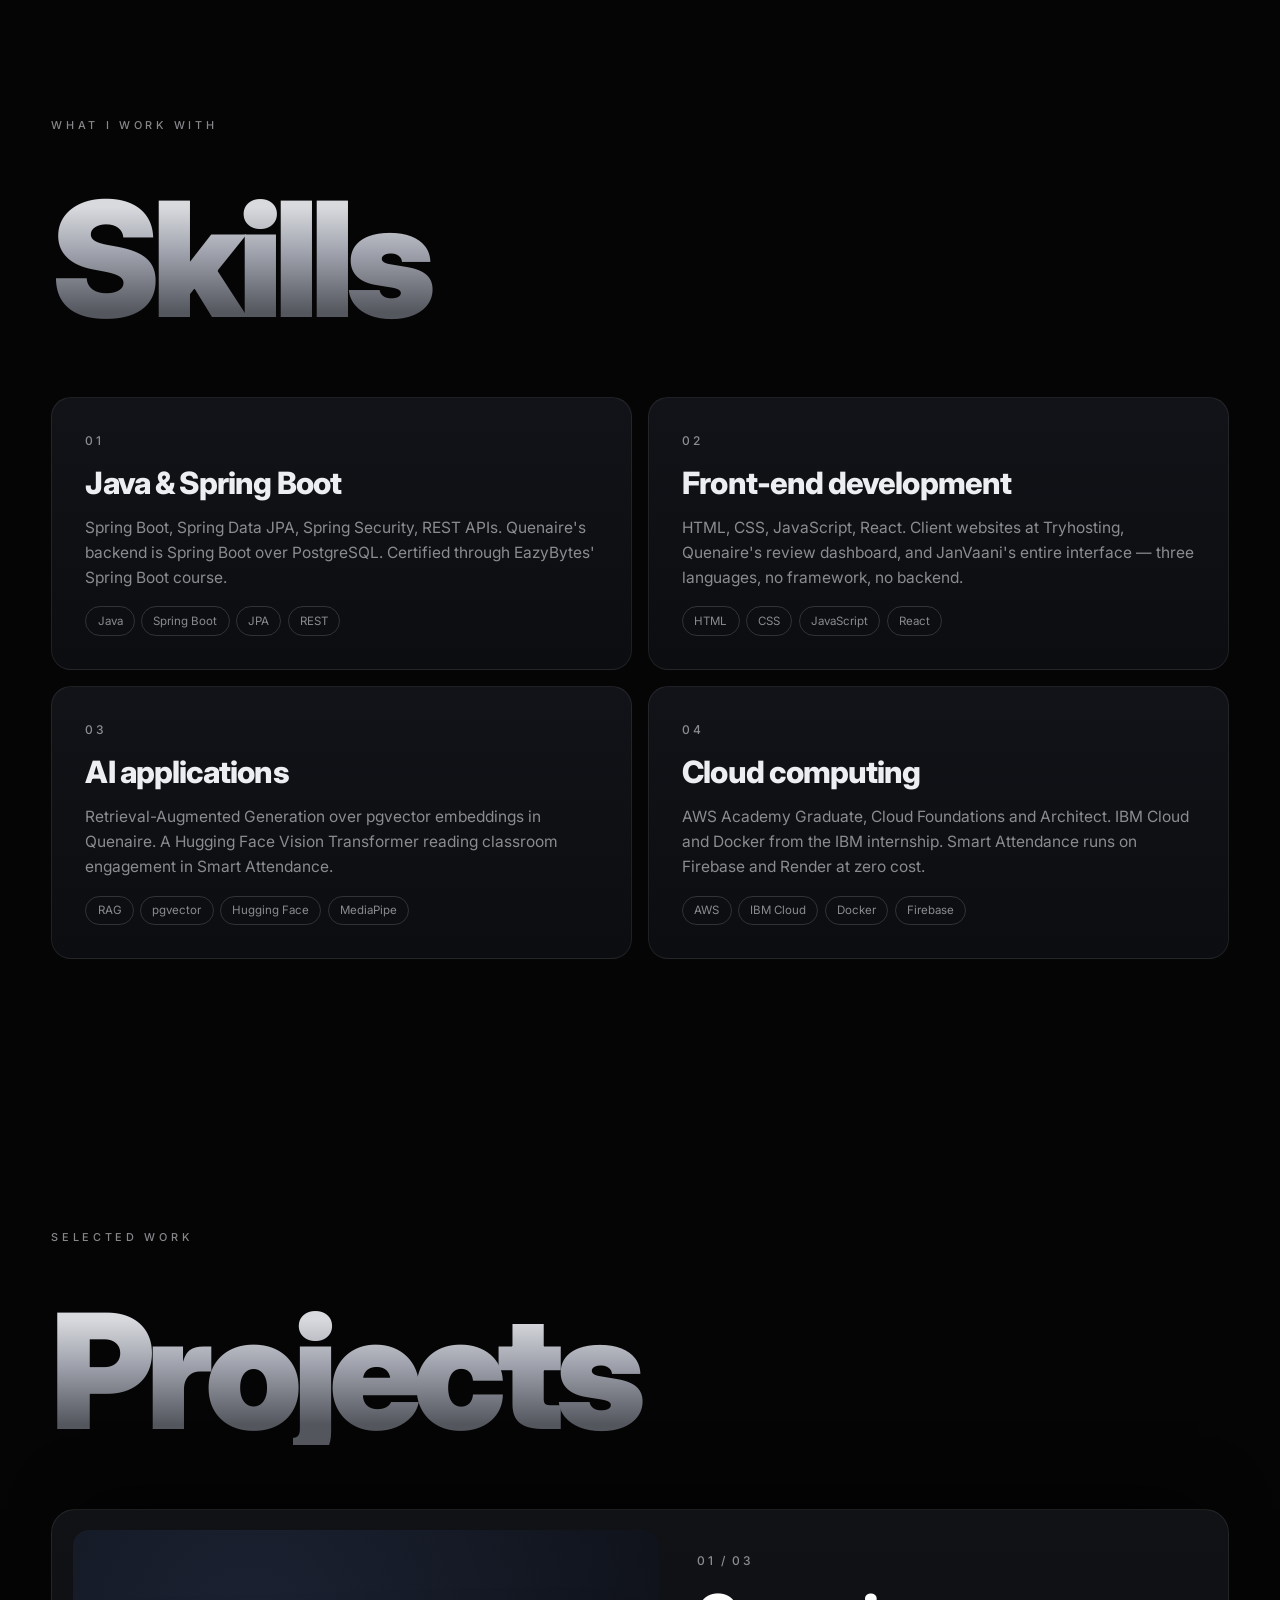
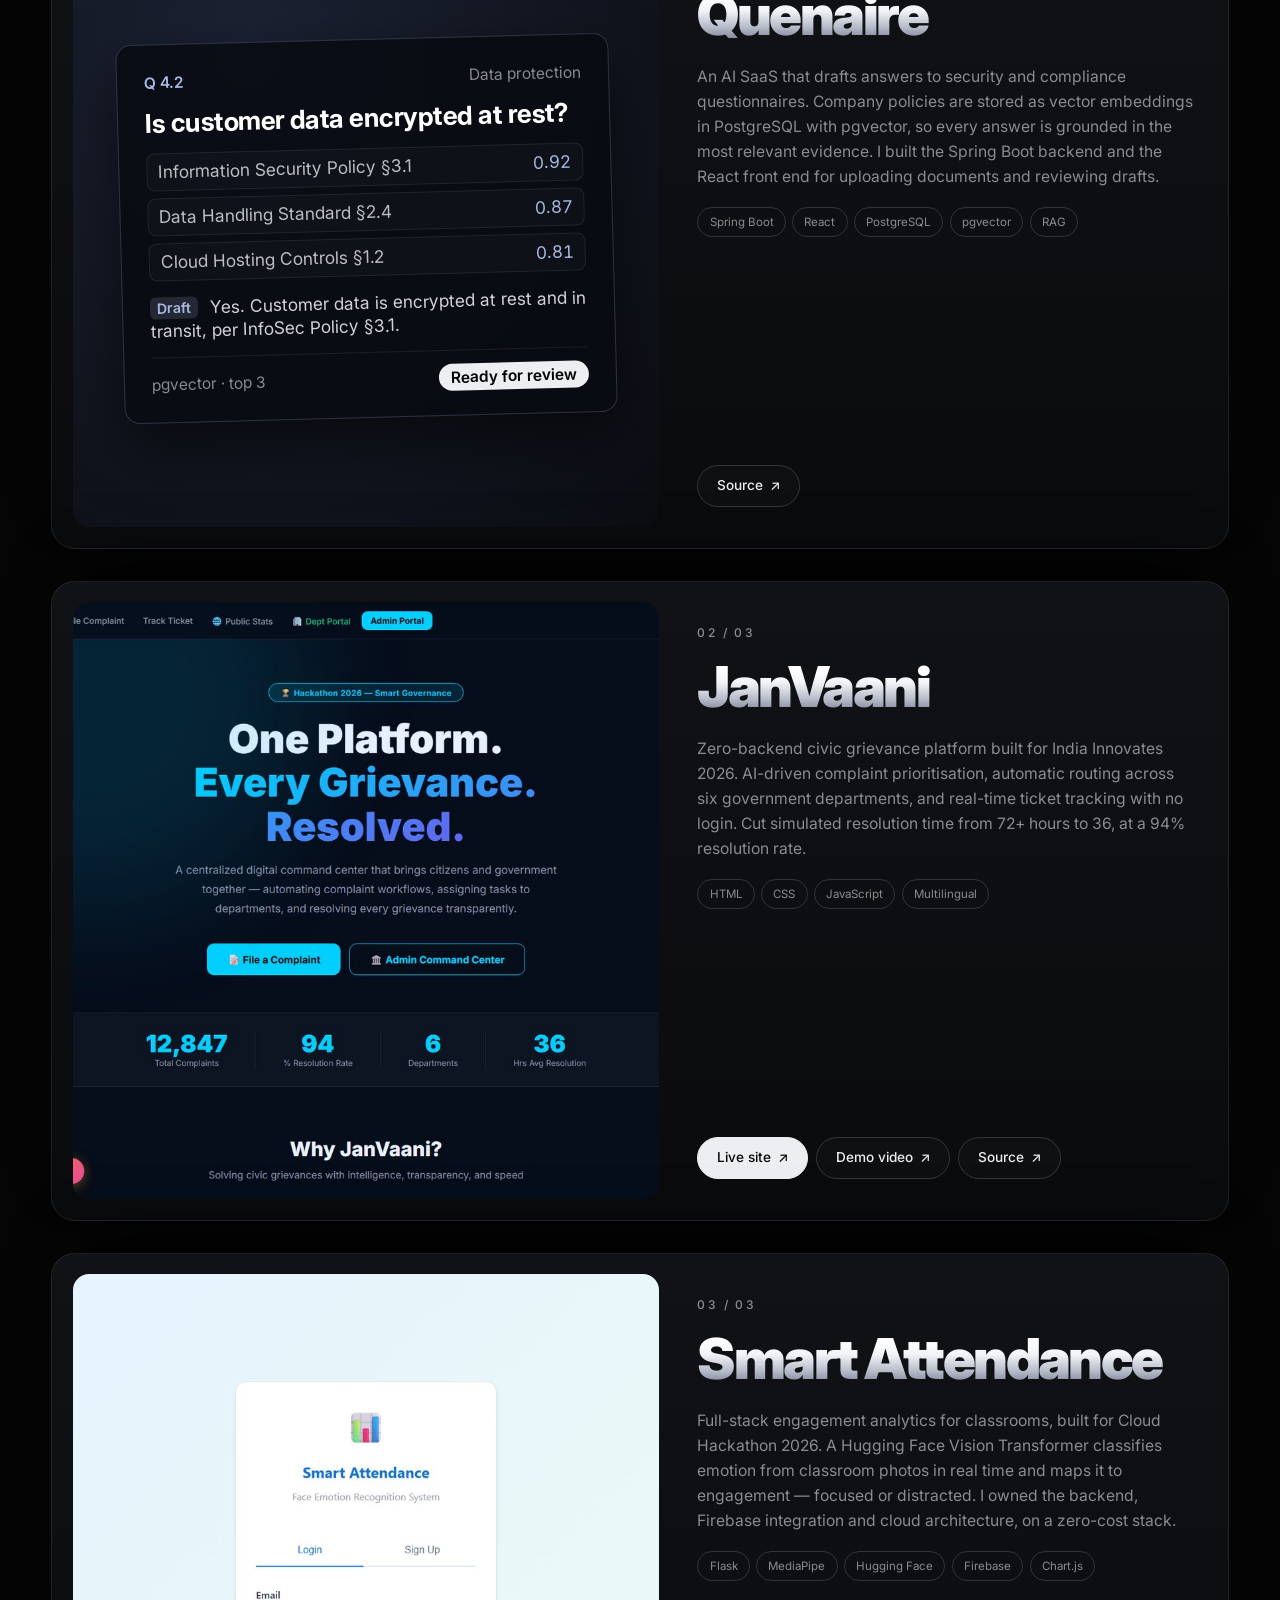
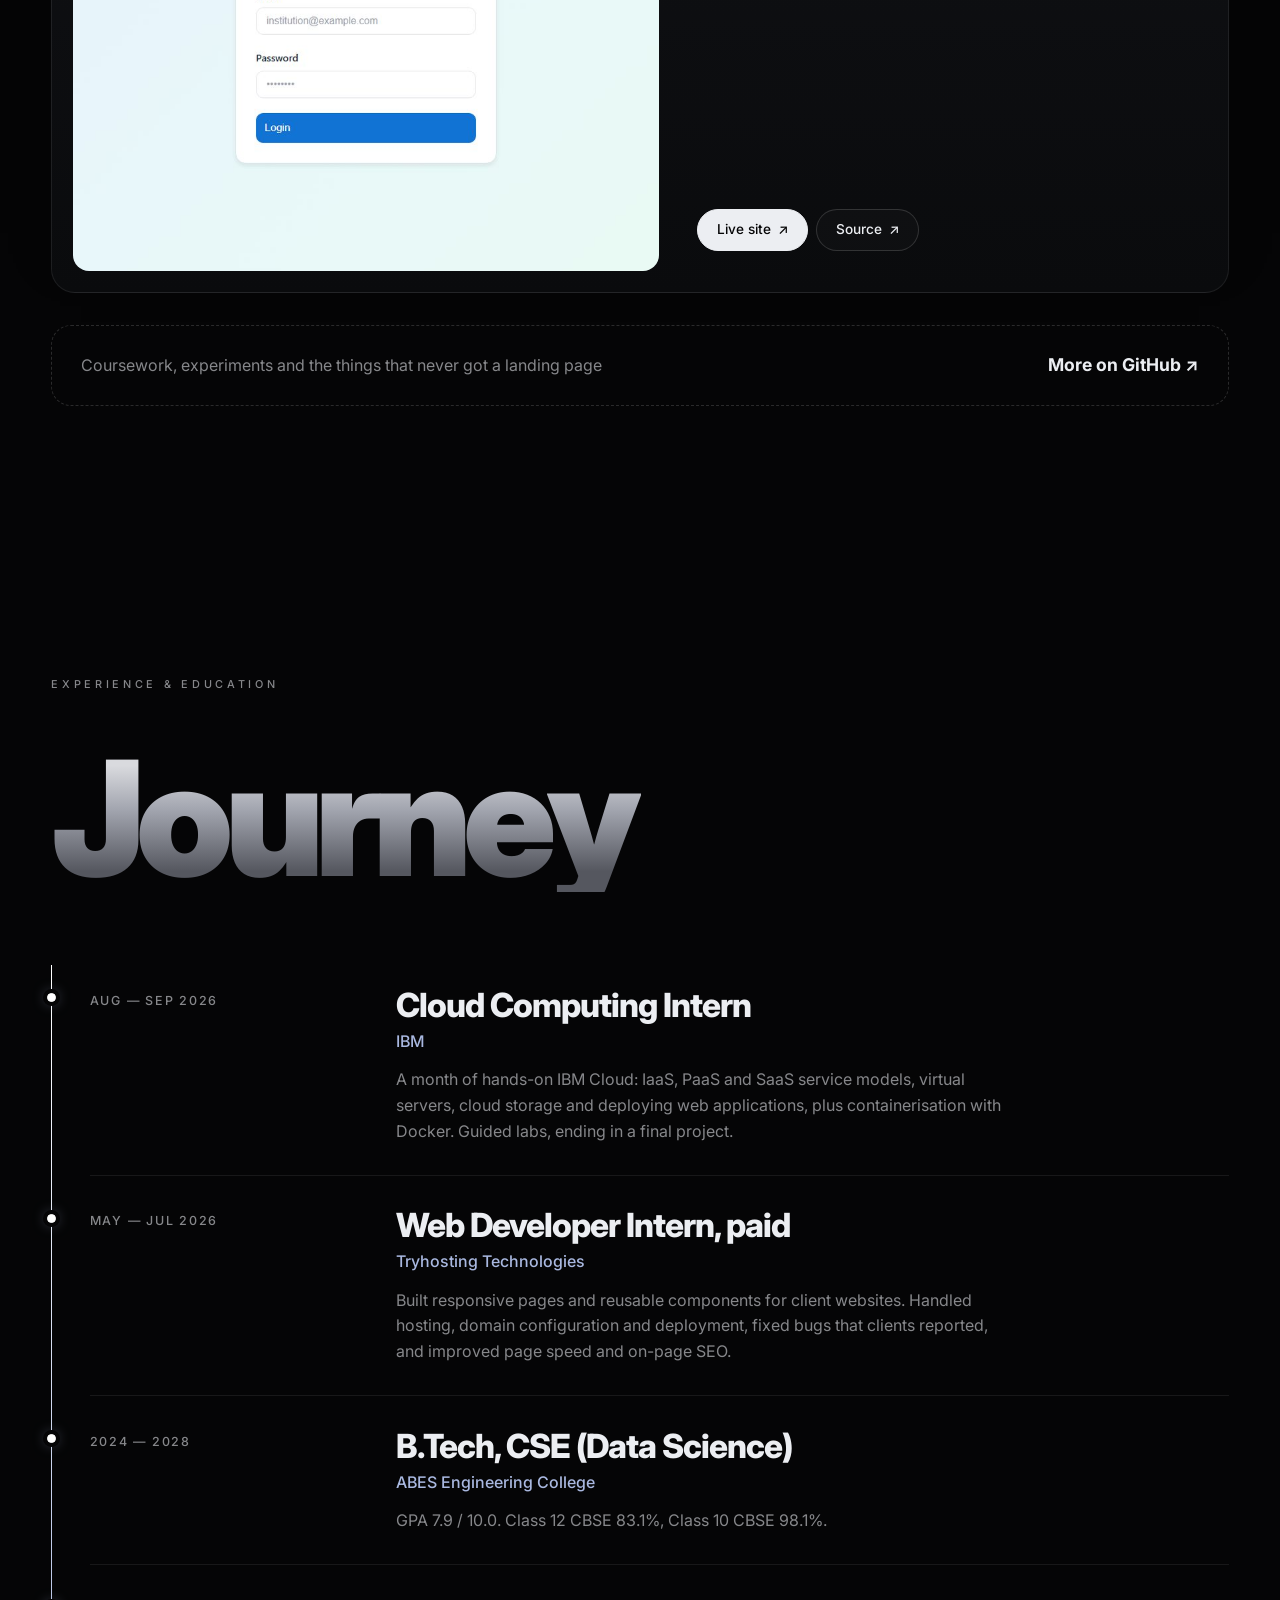
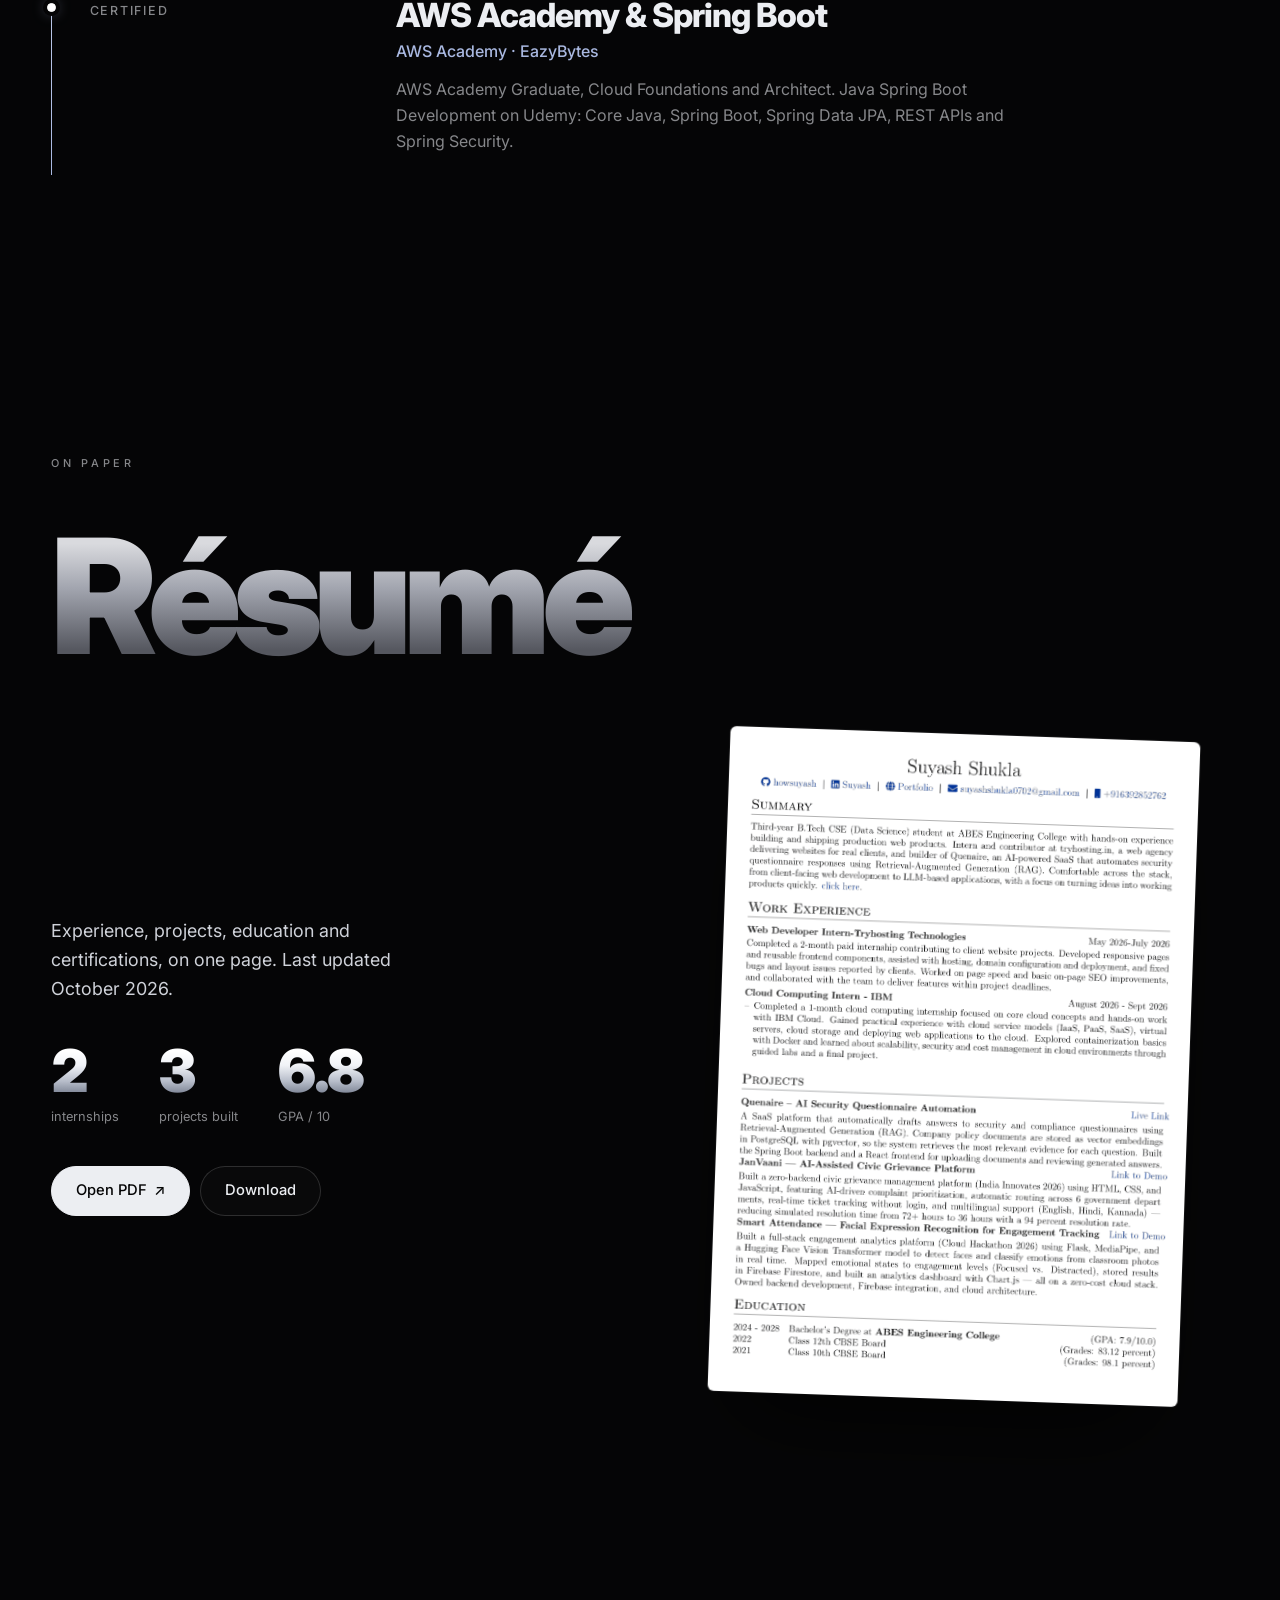
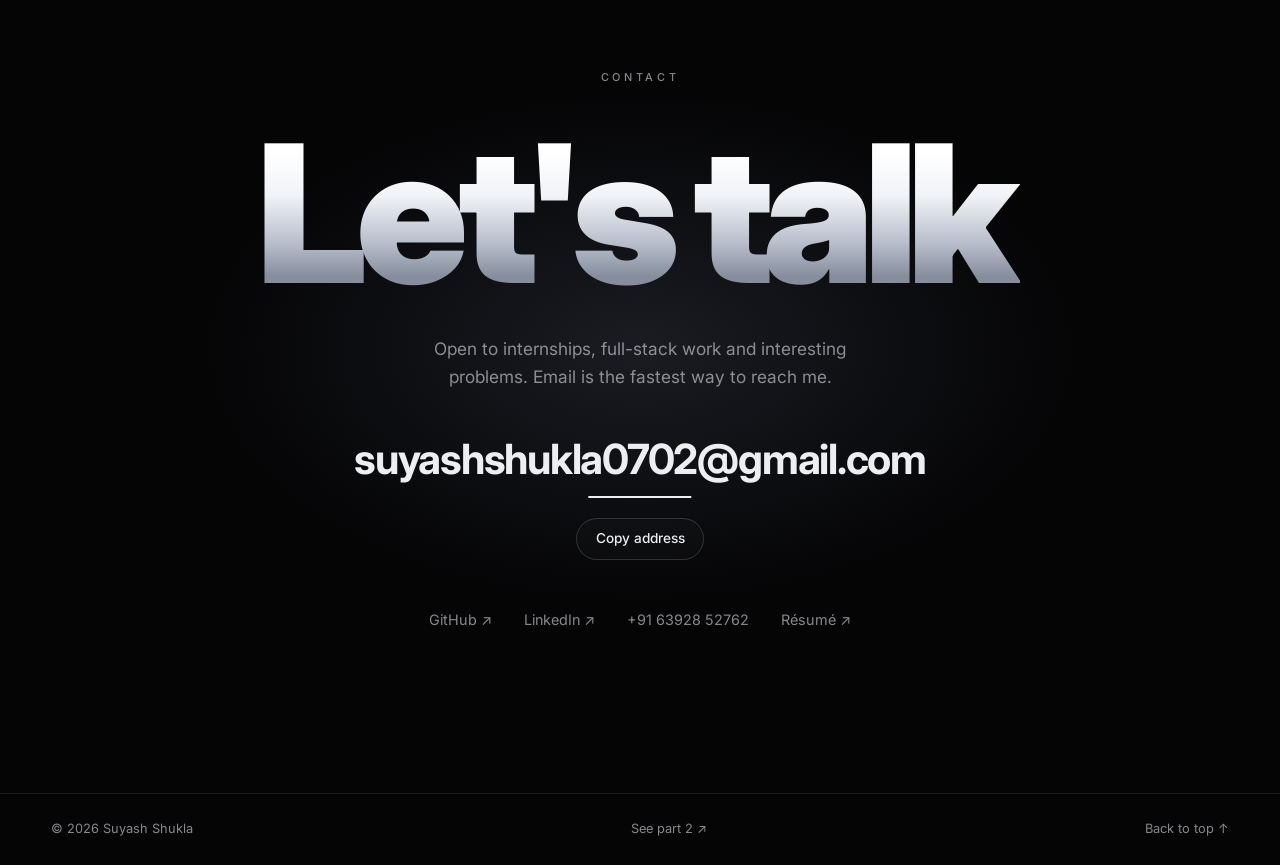
==== commit 4337034c: "Make the particle page the main site, the first design part 2 The particle portrait moves to / and t" ====
--- a/index.html
+++ b/index.html
@@ -5,27 +5,26 @@
 <meta name="viewport" content="width=device-width, initial-scale=1.0" />
 
 <!-- ========= EDIT: page metadata ========= -->
-<title>Suyash Shukla — I turn ideas into working products</title>
-<meta name="description" content="B.Tech CSE (Data Science) student who turns ideas into working products. Builder of Quenaire, an AI SaaS for security questionnaires. Projects, experience and résumé." />
+<title>Suyash Shukla — Web &amp; AI Developer</title>
+<meta name="description" content="Web and AI developer and B.Tech CSE (Data Science) student who turns ideas into working products. Projects, experience and résumé." />
 <meta name="author" content="Suyash Shukla" />
 
 <meta property="og:type" content="website" />
-<meta property="og:title" content="Suyash Shukla — I turn ideas into working products" />
-<meta property="og:description" content="CS undergraduate building with Spring Boot, React, cloud, and AI on RAG. Projects, experience and résumé." />
+<meta property="og:title" content="Suyash Shukla — Web &amp; AI Developer" />
+<meta property="og:description" content="Web and AI developer building with Spring Boot, React, cloud, and RAG. Projects, experience and résumé." />
 <!-- absolute, not relative: most social scrapers will not resolve a
      relative og:image and the preview comes out blank -->
 <meta property="og:url" content="https://howsuyash.github.io/" />
-<meta property="og:image" content="https://howsuyash.github.io/assets/og-image.jpg?v=18" />
+<meta property="og:image" content="https://howsuyash.github.io/assets/og-image-v2.jpg?v=18" />
 <meta property="og:image:width" content="1200" />
 <meta property="og:image:height" content="630" />
-<meta property="og:image:alt" content="Suyash Shukla's portfolio — his name in white over a dark page, beside a Batman cowl portrait" />
+<meta property="og:image:alt" content="SUYASH SHUKLA in chrome letters over his portrait made of blue particles" />
 <meta property="og:locale" content="en_IN" />
 <meta name="twitter:card" content="summary_large_image" />
-<meta name="twitter:image" content="https://howsuyash.github.io/assets/og-image.jpg?v=18" />
+<meta name="twitter:image" content="https://howsuyash.github.io/assets/og-image-v2.jpg?v=18" />
 
 <link rel="canonical" href="https://howsuyash.github.io/" />
-<!-- tints the browser chrome on mobile; kept in step with the toggle by main.js -->
-<meta name="theme-color" content="#15151b" />
+<meta name="theme-color" content="#050506" />
 <link rel="manifest" href="site.webmanifest" />
 
 <!-- Tells search engines this page IS a person, not just a page about
@@ -36,10 +35,10 @@
   "@type": "Person",
   "name": "Suyash Shukla",
   "url": "https://howsuyash.github.io/",
-  "image": "https://howsuyash.github.io/assets/og-image.jpg",
-  "jobTitle": "Full-Stack Developer",
+  "image": "https://howsuyash.github.io/assets/og-image-v2.jpg",
+  "jobTitle": "Web & AI Developer",
   "email": "mailto:suyashshukla0702@gmail.com",
-  "description": "Full-stack developer and B.Tech CSE (Data Science) student. Builder of Quenaire, an AI SaaS that drafts security questionnaire answers with Retrieval-Augmented Generation.",
+  "description": "Web and AI developer and B.Tech CSE (Data Science) student. Builder of Quenaire, an AI SaaS that drafts security questionnaire answers with Retrieval-Augmented Generation.",
   "sameAs": [
     "https://github.com/HowSuyash",
     "https://www.linkedin.com/in/howsuyash/"
@@ -51,423 +50,387 @@
   }
 }
 </script>
-
 <link rel="icon" href="assets/favicon.svg?v=18" type="image/svg+xml" />
 
 <link rel="preconnect" href="https://fonts.googleapis.com" />
 <link rel="preconnect" href="https://fonts.gstatic.com" crossorigin />
-<!-- Roboto Flex carries the wght + wdth axes the hero proximity effect animates -->
-<link href="https://fonts.googleapis.com/css2?family=Bricolage+Grotesque:opsz,wght@12..96,400;12..96,600;12..96,800&family=Roboto+Flex:opsz,wdth,wght@8..144,25..151,100..1000&family=Inter:wght@400;500&family=JetBrains+Mono:wght@400;500&display=swap" rel="stylesheet" />
-
-<!-- Every local asset carries ?v=. They are served immutable for a
-     year, so the query string is the only thing that can tell a
-     browser to fetch again. After changing anything under assets/,
-     css/ or js/, run: python tools/bump-version.py -->
-<link rel="stylesheet" href="css/styles.css?v=18" />
+<link href="https://fonts.googleapis.com/css2?family=Inter:ital,opsz,wght@0,14..32,300..900;1,14..32,300..900&display=swap" rel="stylesheet" />
+
+<!-- Same rule on every page: every local asset carries ?v=, because
+     /assets, /css and /js are served immutable for a year.
+     After changing any of them: python tools/bump-version.py -->
+<link rel="stylesheet" href="css/v2.css?v=18" />
+<link rel="preload" href="assets/portrait-particles.webp?v=18" as="image" type="image/webp" />
 
 <script>
-  document.documentElement.classList.add('js');
-  /* Runs before the first paint, so the page is never briefly the
-     wrong colour. Night is the default for everyone — the site is
-     built around it — and the OS preference is deliberately not
-     consulted; the toggle in the nav is the way out. A stored choice
-     still wins. Storage throws in some private windows, hence the
-     try. */
+  /* Runs before the first paint, so the intro curtain is already
+     down when the page appears and the hero never flashes.
+
+     The intro is skipped for reduced motion and for deep links
+     (/#work should land on the work, not on a five-second film).
+
+     It can only ever fail visible: js/v2.js marks the intro as its
+     own by setting data-intro. If it has not done that within four
+     seconds — the file failed to load, or threw — this lifts the
+     curtain itself and the page reads as plain content. */
   (function () {
-    var m = null;
-    try { m = localStorage.getItem('mode'); } catch (e) {}
-    document.documentElement.setAttribute('data-mode', m === 'day' ? 'day' : 'night');
+    var html = document.documentElement;
+    html.classList.add('js');
+    if (location.hash || window.matchMedia('(prefers-reduced-motion: reduce)').matches) return;
+    html.classList.add('is-intro');
+    if ('scrollRestoration' in history) history.scrollRestoration = 'manual';
+    setTimeout(function () {
+      if (!html.hasAttribute('data-intro')) html.classList.remove('is-intro');
+    }, 4000);
   })();
 </script>
 </head>
 
-<body data-theme="light">
-
-<!-- drifting night haze behind everything. Purely decorative and
-     purely CSS — no script, and only transforms animate. -->
-<div class="aura" aria-hidden="true">
-  <i class="aura__haze aura__haze--1"></i>
-  <i class="aura__haze aura__haze--2"></i>
-  <i class="aura__haze aura__haze--3"></i>
-  <span class="aura__grid"></span>
-  <span class="aura__dust aura__dust--far"></span>
-  <span class="aura__dust aura__dust--near"></span>
-  <span class="aura__beam"></span>
-</div>
-
-<div class="grain" aria-hidden="true"></div>
-<div class="cursor" id="cursor" aria-hidden="true"></div>
-<div class="progress" id="progress" aria-hidden="true"></div>
-
-<a class="skip-link" href="#work">Skip to work</a>
+<body>
+
+<a class="skip" href="#about">Skip to content</a>
+
+<!-- The intro stage. Empty on purpose: js/v2.js builds the dot, the
+     bar and the letters, plays them, and removes the whole thing. -->
+<div class="intro" data-intro aria-hidden="true"></div>
 
 <!-- ============================== NAV ============================== -->
-<header class="nav">
-  <a class="nav__brand" href="#top">
-    <span class="nav__mark" aria-hidden="true"></span>
-    <span>Suyash Shukla</span>
-  </a>
-  <nav class="nav__links" aria-label="Primary">
-    <a href="#work">Work</a>
-    <a href="#capabilities">Skills</a>
-    <a href="#experience">Experience</a>
+<header class="nav" data-nav>
+  <a class="nav__brand" href="#home">Suyash Shukla</a>
+
+  <button class="nav__toggle" type="button" data-menu-toggle aria-expanded="false" aria-controls="nav-links">
+    <span class="nav__toggle-label">Menu</span>
+    <span class="nav__toggle-icon" aria-hidden="true"><i></i><i></i></span>
+  </button>
+
+  <nav class="nav__links" id="nav-links" aria-label="Primary">
+    <a href="#home">Home</a>
+    <a href="#about">About</a>
+    <a href="#skills">Skills</a>
+    <a href="#work">Projects</a>
+    <a href="#journey">Experience</a>
     <a href="#resume">Résumé</a>
+    <a href="#contact">Contact</a>
+    <span class="nav__bar" data-nav-bar aria-hidden="true"></span>
+    <a class="nav__part" href="v2/">Part 2 <i aria-hidden="true">↗</i></a>
   </nav>
-  <div class="nav__end">
-    <button class="nav__mode" type="button" data-mode-toggle aria-label="Switch theme">
-      <span class="nav__mode-icon" aria-hidden="true"></span>
-    </button>
-    <a class="nav__cta" href="#contact">
-      <span>Contact</span>
-      <span class="nav__dot" aria-hidden="true"></span>
+
+  <span class="nav__progress" aria-hidden="true"><i data-progress></i></span>
+</header>
+
+<main>
+
+  <!-- ============================ HERO ============================ -->
+  <!-- The portrait is drawn on the canvas from the cut-out in
+       data-src (see tools/make-particle-portrait.py). The <img> is
+       the fallback: it shows until the particles are built, and stays
+       if they cannot be — opened from file://, for one. -->
+  <section class="hero" id="home" data-hero>
+    <img class="hero__still" src="assets/portrait-particles.webp?v=18" width="334" height="520" alt="" />
+    <canvas class="hero__canvas" data-particles data-src="assets/portrait-particles.webp?v=18" aria-hidden="true"></canvas>
+
+    <div class="hero__content">
+      <h1 class="hero__title">
+        <span class="hero__word" data-hero-word>Suyash Shukla</span>
+      </h1>
+      <div class="hero__meta">
+        <p class="hero__role"><b>Web &amp; AI</b> <i>Developer</i></p>
+        <div class="hero__actions">
+          <a class="hero__round" href="#about" aria-label="Scroll to about">
+            <svg viewBox="0 0 16 16" width="14" height="14" aria-hidden="true"><path d="M12 4 4 12M4 5.5V12h6.5" fill="none" stroke="currentColor" stroke-width="1.4" stroke-linecap="round" stroke-linejoin="round"/></svg>
+          </a>
+          <a class="hero__pill" href="#contact">Contact</a>
+        </div>
+      </div>
+    </div>
+  </section>
+
+  <!-- =========================== ABOUT ============================ -->
+  <section class="section about" id="about">
+    <div class="about__head">
+      <span class="eyebrow">About me</span>
+      <h2 class="bigword" data-bigword>Intro</h2>
+    </div>
+
+    <div class="about__card" data-reveal>
+      <!-- data-words: each word lights up as the card crosses the
+           viewport. Bold survives the split. -->
+      <p class="about__text" data-words>
+        Hey, I'm <b>Suyash.</b> A full-stack developer and third-year B.Tech CSE
+        (Data Science) student who turns ideas into working products. I'm building
+        <b>Quenaire</b>, an AI SaaS that drafts security questionnaire answers with
+        RAG. I shipped <b>JanVaani</b>, a civic grievance platform that cut resolution
+        time from <b>72 hours to 36</b>, and owned the cloud stack for
+        <b>Smart Attendance</b> at zero cost. Two internships so far, at <b>IBM</b>
+        and <b>Tryhosting</b>, and open to the next one.
+      </p>
+      <ul class="about__chips">
+        <li><i class="pulse" aria-hidden="true"></i>Open to internships</li>
+        <li>India — remote</li>
+        <li>Class of 2028</li>
+      </ul>
+    </div>
+  </section>
+
+  <!-- =========================== SKILLS =========================== -->
+  <section class="section skills" id="skills">
+    <div class="section__head">
+      <span class="eyebrow">What I work with</span>
+      <h2 class="bigword" data-bigword>Skills</h2>
+    </div>
+
+    <ul class="skills__grid">
+      <li class="skill" data-reveal data-glow>
+        <span class="skill__num">01</span>
+        <h3 class="skill__title">Java &amp; Spring Boot</h3>
+        <p class="skill__desc">Spring Boot, Spring Data JPA, Spring Security, REST APIs. Quenaire's backend is Spring Boot over PostgreSQL. Certified through EazyBytes' Spring Boot course.</p>
+        <ul class="tags"><li>Java</li><li>Spring Boot</li><li>JPA</li><li>REST</li></ul>
+      </li>
+      <li class="skill" data-reveal data-glow>
+        <span class="skill__num">02</span>
+        <h3 class="skill__title">Front-end development</h3>
+        <p class="skill__desc">HTML, CSS, JavaScript, React. Client websites at Tryhosting, Quenaire's review dashboard, and JanVaani's entire interface — three languages, no framework, no backend.</p>
+        <ul class="tags"><li>HTML</li><li>CSS</li><li>JavaScript</li><li>React</li></ul>
+      </li>
+      <li class="skill" data-reveal data-glow>
+        <span class="skill__num">03</span>
+        <h3 class="skill__title">AI applications</h3>
+        <p class="skill__desc">Retrieval-Augmented Generation over pgvector embeddings in Quenaire. A Hugging Face Vision Transformer reading classroom engagement in Smart Attendance.</p>
+        <ul class="tags"><li>RAG</li><li>pgvector</li><li>Hugging Face</li><li>MediaPipe</li></ul>
+      </li>
+      <li class="skill" data-reveal data-glow>
+        <span class="skill__num">04</span>
+        <h3 class="skill__title">Cloud computing</h3>
+        <p class="skill__desc">AWS Academy Graduate, Cloud Foundations and Architect. IBM Cloud and Docker from the IBM internship. Smart Attendance runs on Firebase and Render at zero cost.</p>
+        <ul class="tags"><li>AWS</li><li>IBM Cloud</li><li>Docker</li><li>Firebase</li></ul>
+      </li>
+    </ul>
+  </section>
+
+  <!-- ========================== PROJECTS ========================== -->
+  <section class="section work" id="work">
+    <div class="section__head">
+      <span class="eyebrow">Selected work</span>
+      <h2 class="bigword" data-bigword>Projects</h2>
+    </div>
+
+    <!-- data-stack: on wide screens each card sticks and the next one
+         slides over it; the covered card shrinks back a little. -->
+    <div class="work__stack" data-stack>
+
+      <article class="project" style="--i: 0">
+        <!-- a schematic, not a screenshot: Quenaire has no public
+             deployment to capture yet -->
+        <div class="project__visual project__visual--rag" role="img"
+             aria-label="Illustration of Quenaire at work: a questionnaire question, the three policy passages retrieved for it, and the drafted answer citing them">
+          <div class="rag">
+            <p class="rag__head"><b>Q 4.2</b><i>Data protection</i></p>
+            <p class="rag__q">Is customer data encrypted at rest?</p>
+            <ol class="rag__hits">
+              <li><em>Information Security Policy §3.1</em><small>0.92</small></li>
+              <li><em>Data Handling Standard §2.4</em><small>0.87</small></li>
+              <li><em>Cloud Hosting Controls §1.2</em><small>0.81</small></li>
+            </ol>
+            <p class="rag__a"><b>Draft</b> Yes. Customer data is encrypted at rest and in transit, per InfoSec Policy §3.1.</p>
+            <p class="rag__foot"><i>pgvector · top 3</i><b>Ready for review</b></p>
+          </div>
+        </div>
+        <div class="project__info">
+          <span class="project__num">01 / 03</span>
+          <h3 class="project__title">Quenaire</h3>
+          <p class="project__desc">
+            An AI SaaS that drafts answers to security and compliance questionnaires.
+            Company policies are stored as vector embeddings in PostgreSQL with
+            pgvector, so every answer is grounded in the most relevant evidence.
+            I built the Spring Boot backend and the React front end for uploading
+            documents and reviewing drafts.
+          </p>
+          <ul class="tags"><li>Spring Boot</li><li>React</li><li>PostgreSQL</li><li>pgvector</li><li>RAG</li></ul>
+          <div class="project__links">
+            <a class="btn" href="https://github.com/HowSuyash/Quenaire" target="_blank" rel="noopener noreferrer">Source <i aria-hidden="true">↗</i></a>
+          </div>
+        </div>
+      </article>
+
+      <article class="project" style="--i: 1">
+        <div class="project__visual">
+          <img src="assets/janvaani.jpg?v=18" width="1200" height="900" loading="lazy"
+               alt="JanVaani live site — One Platform. Every Grievance. Resolved. — with complaint statistics" />
+        </div>
+        <div class="project__info">
+          <span class="project__num">02 / 03</span>
+          <h3 class="project__title">JanVaani</h3>
+          <p class="project__desc">
+            Zero-backend civic grievance platform built for India Innovates 2026.
+            AI-driven complaint prioritisation, automatic routing across six
+            government departments, and real-time ticket tracking with no login.
+            Cut simulated resolution time from 72+ hours to 36, at a 94% resolution rate.
+          </p>
+          <ul class="tags"><li>HTML</li><li>CSS</li><li>JavaScript</li><li>Multilingual</li></ul>
+          <div class="project__links">
+            <a class="btn btn--solid" href="https://smartps-crm.netlify.app/" target="_blank" rel="noopener noreferrer">Live site <i aria-hidden="true">↗</i></a>
+            <a class="btn" href="https://drive.google.com/file/d/1BvhKTSOiJBS4cqGuRTViAYkHfZNquVjM/view?usp=sharing" target="_blank" rel="noopener noreferrer">Demo video <i aria-hidden="true">↗</i></a>
+            <a class="btn" href="https://github.com/HowSuyash/Smart-psCRM" target="_blank" rel="noopener noreferrer">Source <i aria-hidden="true">↗</i></a>
+          </div>
+        </div>
+      </article>
+
+      <article class="project" style="--i: 2">
+        <div class="project__visual">
+          <img src="assets/smart-attendance.jpg?v=18" width="1200" height="900" loading="lazy"
+               alt="Smart Attendance sign-in screen for the face emotion recognition system" />
+        </div>
+        <div class="project__info">
+          <span class="project__num">03 / 03</span>
+          <h3 class="project__title">Smart Attendance</h3>
+          <p class="project__desc">
+            Full-stack engagement analytics for classrooms, built for Cloud Hackathon 2026.
+            A Hugging Face Vision Transformer classifies emotion from classroom photos in
+            real time and maps it to engagement — focused or distracted. I owned the
+            backend, Firebase integration and cloud architecture, on a zero-cost stack.
+          </p>
+          <ul class="tags"><li>Flask</li><li>MediaPipe</li><li>Hugging Face</li><li>Firebase</li><li>Chart.js</li></ul>
+          <div class="project__links">
+            <a class="btn btn--solid" href="https://dashing-concha-5401f5.netlify.app/login.html" target="_blank" rel="noopener noreferrer">Live site <i aria-hidden="true">↗</i></a>
+            <a class="btn" href="https://github.com/HowSuyash/SmartAttendance" target="_blank" rel="noopener noreferrer">Source <i aria-hidden="true">↗</i></a>
+          </div>
+        </div>
+      </article>
+
+    </div>
+
+    <a class="work__more" href="https://github.com/HowSuyash" target="_blank" rel="noopener noreferrer" data-reveal>
+      <span>Coursework, experiments and the things that never got a landing page</span>
+      <b>More on GitHub <i aria-hidden="true">↗</i></b>
     </a>
-  </div>
-</header>
-
-<main id="top">
-
-  <!-- ======================= CH 1 — HERO ========================= -->
-  <section class="chapter hero" data-chapter="light">
-    <div class="hero__inner">
-
-      <div class="hero__lead">
-        <!-- data-vft = variable-font proximity: every letter warps toward the cursor -->
-        <h1 class="hero__name" data-vft>Suyash Shukla</h1>
-
-        <p class="hero__since">
-          I turn ideas into working products<br />
-          <em>CS undergraduate, class of 2028</em>
-        </p>
-
-        <p class="hero__lang">
-          <span><i class="pulse" aria-hidden="true"></i> Open to internships</span>
-          <span class="hero__sep" aria-hidden="true">/</span>
-          <span>India — remote</span>
-        </p>
-      </div>
-
-      <!-- The cowl sits on top; the real photo underneath is revealed
-           through a circular mask that follows the cursor. On touch
-           there is no cursor, so the photo shows plainly instead. -->
-      <figure class="hero__portrait" data-portrait>
-        <img class="hero__portrait-shot" src="assets/portrait.jpg?v=18" width="1000" height="1250"
-             alt="Suyash Shukla" />
-        <img class="hero__portrait-cowl" src="assets/portrait.svg?v=18" width="400" height="500"
-             alt="" aria-hidden="true" />
-        <figcaption aria-hidden="true">◆ hover to unmask</figcaption>
-      </figure>
-
-    </div>
-
-    <div class="hero__cue" aria-hidden="true">
-      <span class="hero__cue-line"><i></i></span>
-      <span>Scroll</span>
-    </div>
-
-    <div class="ticker" aria-hidden="true">
-      <div class="ticker__track" data-ticker>
-        <span>Java</span><b>◆</b><span>Spring Boot</span><b>◆</b><span>React</span><b>◆</b><span>JavaScript</span><b>◆</b><span>PostgreSQL</span><b>◆</b><span>RAG</span><b>◆</b><span>Docker</span><b>◆</b><span>AWS</span><b>◆</b><span>IBM Cloud</span><b>◆</b><span>Flask</span><b>◆</b><span>Firebase</span><b>◆</b><span>REST APIs</span><b>◆</b>
-        <span>Java</span><b>◆</b><span>Spring Boot</span><b>◆</b><span>React</span><b>◆</b><span>JavaScript</span><b>◆</b><span>PostgreSQL</span><b>◆</b><span>RAG</span><b>◆</b><span>Docker</span><b>◆</b><span>AWS</span><b>◆</b><span>IBM Cloud</span><b>◆</b><span>Flask</span><b>◆</b><span>Firebase</span><b>◆</b><span>REST APIs</span><b>◆</b>
-      </div>
-    </div>
-  </section>
-
-  <!-- ==================== CH 2 — MANIFESTO ====================== -->
-  <section class="chapter manifesto" data-chapter="dark" id="about">
-    <span class="eyebrow">01 — Approach</span>
-    <p class="manifesto__text" data-words>
-      I learn by shipping. An AI SaaS that drafts security questionnaires from
-      a company's own policies. A grievance platform that cut resolution time
-      from 72 hours to 36. A classroom analytics stack on a zero-cost cloud.
-    </p>
-  </section>
-
-  <!-- ================== CH 3 — WORK (PINNED) ==================== -->
-  <section class="reel" id="work" data-chapter="dark" data-reel>
-    <div class="reel__pin">
-
-      <div class="reel__head">
-        <span class="eyebrow">02 — Selected work</span>
-        <span class="reel__counter"><b data-reel-current>01</b> / <span data-reel-total>04</span></span>
-      </div>
-
-      <div class="reel__track" data-reel-track>
-
-        <article class="panel">
-          <!-- a schematic, not a screenshot: there is no public deployment
-               to capture yet. Built in markup so it stays sharp at any
-               size. To use a real screenshot instead, swap this div for
-               the panel__visual--shot pattern the other two panels use. -->
-          <div class="panel__visual panel__visual--01 panel__visual--rag" role="img"
-               aria-label="Illustration of Quenaire at work: a questionnaire question, the three policy passages retrieved for it, and the drafted answer citing them">
-            <div class="rag">
-              <p class="rag__head"><b>Q 4.2</b><i>Data protection</i></p>
-              <p class="rag__q">Is customer data encrypted at rest?</p>
-              <ol class="rag__hits">
-                <li><em>Information Security Policy §3.1</em><small>0.92</small></li>
-                <li><em>Data Handling Standard §2.4</em><small>0.87</small></li>
-                <li><em>Cloud Hosting Controls §1.2</em><small>0.81</small></li>
-              </ol>
-              <p class="rag__a"><b>Draft</b> Yes. Customer data is encrypted at rest and in transit, per InfoSec Policy §3.1.</p>
-              <p class="rag__foot"><i>pgvector · top 3</i><b>Ready for review</b></p>
-            </div>
-          </div>
-          <div class="panel__info">
-            <span class="panel__num">01</span>
-            <h2 class="panel__title">Quenaire</h2>
-            <p class="panel__desc">
-              An AI SaaS that drafts answers to security and compliance questionnaires.
-              Company policies are stored as vector embeddings in PostgreSQL with
-              pgvector, so every answer is grounded in the most relevant evidence.
-              I built the Spring Boot backend and the React front end for uploading
-              documents and reviewing drafts.
-            </p>
-            <ul class="panel__tags"><li>Spring Boot</li><li>React</li><li>PostgreSQL</li><li>pgvector</li><li>RAG</li></ul>
-            <div class="panel__links">
-              <a href="https://github.com/HowSuyash/Quenaire" target="_blank" rel="noopener noreferrer" data-magnetic>Source <i aria-hidden="true">↗</i></a>
-            </div>
-          </div>
-        </article>
-
-        <article class="panel">
-          <div class="panel__visual panel__visual--shot panel__visual--02">
-            <img src="assets/janvaani.jpg?v=18" width="1200" height="900" loading="lazy"
-                 alt="JanVaani live site — One Platform. Every Grievance. Resolved. — with complaint statistics" />
-          </div>
-          <div class="panel__info">
-            <span class="panel__num">02</span>
-            <h2 class="panel__title">JanVaani</h2>
-            <p class="panel__desc">
-              Zero-backend civic grievance platform built for India Innovates 2026.
-              AI-driven complaint prioritisation, automatic routing across six
-              government departments, and real-time ticket tracking with no login.
-              Cut simulated resolution time from 72+ hours to 36, at a 94% resolution rate.
-            </p>
-            <ul class="panel__tags"><li>HTML</li><li>CSS</li><li>JavaScript</li><li>Multilingual</li></ul>
-            <div class="panel__links">
-              <a href="https://smartps-crm.netlify.app/" target="_blank" rel="noopener noreferrer" data-magnetic>Live site <i aria-hidden="true">↗</i></a>
-              <a href="https://drive.google.com/file/d/1BvhKTSOiJBS4cqGuRTViAYkHfZNquVjM/view?usp=sharing" target="_blank" rel="noopener noreferrer" data-magnetic>Demo video <i aria-hidden="true">↗</i></a>
-              <a href="https://github.com/HowSuyash/Smart-psCRM" target="_blank" rel="noopener noreferrer" data-magnetic>Source <i aria-hidden="true">↗</i></a>
-            </div>
-          </div>
-        </article>
-
-        <article class="panel">
-          <div class="panel__visual panel__visual--shot panel__visual--03">
-            <img src="assets/smart-attendance.jpg?v=18" width="1200" height="900" loading="lazy"
-                 alt="Smart Attendance sign-in screen for the face emotion recognition system" />
-          </div>
-          <div class="panel__info">
-            <span class="panel__num">03</span>
-            <h2 class="panel__title">Smart Attendance</h2>
-            <p class="panel__desc">
-              Full-stack engagement analytics for classrooms, built for Cloud Hackathon 2026.
-              A Hugging Face Vision Transformer classifies emotion from classroom photos in
-              real time and maps it to engagement — focused or distracted. I owned the
-              backend, Firebase integration and cloud architecture, on a zero-cost stack.
-            </p>
-            <ul class="panel__tags"><li>Flask</li><li>MediaPipe</li><li>Hugging Face</li><li>Firebase</li><li>Chart.js</li></ul>
-            <div class="panel__links">
-              <a href="https://dashing-concha-5401f5.netlify.app/login.html" target="_blank" rel="noopener noreferrer" data-magnetic>Live site <i aria-hidden="true">↗</i></a>
-              <a href="https://github.com/HowSuyash/SmartAttendance" target="_blank" rel="noopener noreferrer" data-magnetic>Source <i aria-hidden="true">↗</i></a>
-            </div>
-          </div>
-        </article>
-
-        <article class="panel panel--end">
-          <div class="panel__info">
-            <span class="panel__num">04</span>
-            <h2 class="panel__title">More on<br />GitHub</h2>
-            <p class="panel__desc">
-              Coursework, experiments and the things that never got a landing page.
-            </p>
-            <div class="panel__links">
-              <a href="https://github.com/HowSuyash" target="_blank" rel="noopener noreferrer" data-magnetic>@HowSuyash <i aria-hidden="true">↗</i></a>
-            </div>
-          </div>
-        </article>
-
-      </div>
-
-      <div class="reel__hint" aria-hidden="true">
-        <span class="reel__bar"><i data-reel-bar></i></span>
-        <span>Keep scrolling</span>
-      </div>
-
-    </div>
-  </section>
-
-  <!-- =================== CH 4 — CAPABILITIES ==================== -->
-  <section class="chapter caps" id="capabilities" data-chapter="light">
-    <span class="eyebrow">03 — What I work with</span>
-
-    <ul class="caps__list">
-      <li class="cap">
-        <span class="cap__num">01</span>
-        <h2 class="cap__title">Java &amp; Spring Boot</h2>
-        <p class="cap__desc">Spring Boot, Spring Data JPA, Spring Security, REST APIs. Quenaire's backend is Spring Boot over PostgreSQL. Certified through EazyBytes' Spring Boot course.</p>
-        <i class="cap__arrow" aria-hidden="true">↗</i>
-      </li>
-      <li class="cap">
-        <span class="cap__num">02</span>
-        <h2 class="cap__title">Front-end development</h2>
-        <p class="cap__desc">HTML, CSS, JavaScript, React. Client websites at Tryhosting, Quenaire's review dashboard, and JanVaani's entire interface — three languages, no framework, no backend.</p>
-        <i class="cap__arrow" aria-hidden="true">↗</i>
-      </li>
-      <li class="cap">
-        <span class="cap__num">03</span>
-        <h2 class="cap__title">AI applications</h2>
-        <p class="cap__desc">Retrieval-Augmented Generation over pgvector embeddings in Quenaire. A Hugging Face Vision Transformer reading classroom engagement in Smart Attendance.</p>
-        <i class="cap__arrow" aria-hidden="true">↗</i>
-      </li>
-      <li class="cap">
-        <span class="cap__num">04</span>
-        <h2 class="cap__title">Cloud computing</h2>
-        <p class="cap__desc">AWS Academy Graduate, Cloud Foundations and Architect. IBM Cloud and Docker from the IBM internship. Smart Attendance runs on Firebase and Render at zero cost.</p>
-        <i class="cap__arrow" aria-hidden="true">↗</i>
-      </li>
-    </ul>
-  </section>
-
-  <!-- ==================== CH 5 — EXPERIENCE ===================== -->
-  <section class="chapter exp" id="experience" data-chapter="dark" data-exp>
-    <span class="eyebrow">04 — Experience &amp; education</span>
-
-    <ol class="exp__list">
-      <span class="exp__rail" aria-hidden="true"><i data-exp-rail></i></span>
-
-      <li class="exp__row">
-        <span class="exp__year">Aug — Sep 2026</span>
-        <div class="exp__body">
-          <h2 class="exp__role">Cloud Computing Intern</h2>
-          <span class="exp__org">IBM</span>
-          <p class="exp__desc">
+  </section>
+
+  <!-- ========================= EXPERIENCE ========================= -->
+  <section class="section journey" id="journey">
+    <div class="section__head">
+      <span class="eyebrow">Experience &amp; education</span>
+      <h2 class="bigword" data-bigword>Journey</h2>
+    </div>
+
+    <!-- data-timeline: the rail fills as you read, and each row lights
+         when the fill reaches it -->
+    <ol class="tl" data-timeline>
+      <li class="tl__rail" aria-hidden="true"><i data-rail></i></li>
+
+      <li class="tl__row">
+        <span class="tl__when">Aug — Sep 2026</span>
+        <div class="tl__body">
+          <h3 class="tl__role">Cloud Computing Intern</h3>
+          <span class="tl__org">IBM</span>
+          <p class="tl__desc">
             A month of hands-on IBM Cloud: IaaS, PaaS and SaaS service models,
             virtual servers, cloud storage and deploying web applications, plus
             containerisation with Docker. Guided labs, ending in a final project.
           </p>
         </div>
       </li>
-      <li class="exp__row">
-        <span class="exp__year">May — Jul 2026</span>
-        <div class="exp__body">
-          <h2 class="exp__role">Web Developer Intern, paid</h2>
-          <span class="exp__org">Tryhosting Technologies</span>
-          <p class="exp__desc">
+      <li class="tl__row">
+        <span class="tl__when">May — Jul 2026</span>
+        <div class="tl__body">
+          <h3 class="tl__role">Web Developer Intern, paid</h3>
+          <span class="tl__org">Tryhosting Technologies</span>
+          <p class="tl__desc">
             Built responsive pages and reusable components for client websites.
             Handled hosting, domain configuration and deployment, fixed bugs that
             clients reported, and improved page speed and on-page SEO.
           </p>
         </div>
       </li>
-      <li class="exp__row">
-        <span class="exp__year">2024 — 2028</span>
-        <div class="exp__body">
-          <h2 class="exp__role">B.Tech, CSE (Data Science)</h2>
-          <span class="exp__org">ABES Engineering College</span>
-          <p class="exp__desc">
+      <li class="tl__row">
+        <span class="tl__when">2024 — 2028</span>
+        <div class="tl__body">
+          <h3 class="tl__role">B.Tech, CSE (Data Science)</h3>
+          <span class="tl__org">ABES Engineering College</span>
+          <p class="tl__desc">
             GPA 7.9 / 10.0. Class 12 CBSE 83.1%, Class 10 CBSE 98.1%.
           </p>
         </div>
       </li>
+      <li class="tl__row">
+        <span class="tl__when">Certified</span>
+        <div class="tl__body">
+          <h3 class="tl__role">AWS Academy &amp; Spring Boot</h3>
+          <span class="tl__org">AWS Academy · EazyBytes</span>
+          <p class="tl__desc">
+            AWS Academy Graduate, Cloud Foundations and Architect. Java Spring Boot
+            Development on Udemy: Core Java, Spring Boot, Spring Data JPA, REST APIs
+            and Spring Security.
+          </p>
+        </div>
+      </li>
     </ol>
   </section>
 
-  <!-- ====================== CH 6 — RÉSUMÉ ======================= -->
-  <section class="chapter resume" id="resume" data-chapter="light">
-    <span class="eyebrow">05 — Résumé</span>
+  <!-- =========================== RÉSUMÉ =========================== -->
+  <section class="section resume" id="resume">
+    <div class="section__head">
+      <span class="eyebrow">On paper</span>
+      <h2 class="bigword" data-bigword>Résumé</h2>
+    </div>
 
     <div class="resume__grid">
-      <div class="resume__side">
-        <h2 class="resume__title">The short<br />version</h2>
+      <div class="resume__side" data-reveal>
         <p class="resume__text">
-          Experience, projects, education and certifications, on paper.
+          Experience, projects, education and certifications, on one page.
           Last updated October 2026.
         </p>
 
         <ul class="resume__facts">
-          <li><b>2</b><span>internships</span></li>
-          <li><b>3</b><span>projects built</span></li>
-          <li><b>7.9</b><span>GPA / 10</span></li>
+          <li><b data-count="2">2</b><span>internships</span></li>
+          <li><b data-count="3">3</b><span>projects built</span></li>
+          <li><b data-count="7.9">7.9</b><span>GPA / 10</span></li>
         </ul>
 
         <div class="resume__actions">
-          <a class="resume__btn resume__btn--solid" href="assets/resume.pdf?v=18"
-             target="_blank" rel="noopener noreferrer" data-magnetic>
-            Open PDF <i aria-hidden="true">↗</i>
-          </a>
-          <a class="resume__btn" href="assets/resume.pdf?v=18"
-             download="Suyash-Shukla-Resume.pdf" data-magnetic>Download</a>
+          <a class="btn btn--solid btn--lg" href="assets/resume.pdf?v=18" target="_blank" rel="noopener noreferrer">Open PDF <i aria-hidden="true">↗</i></a>
+          <a class="btn btn--lg" href="assets/resume.pdf?v=18" download="Suyash-Shukla-Resume.pdf">Download</a>
         </div>
       </div>
 
-      <!-- the page image, not an <iframe>: PDF embeds render blank on most
-           mobile browsers. Clicking opens the real PDF. -->
-      <a class="resume__paper" href="assets/resume.pdf?v=18" target="_blank" rel="noopener noreferrer"
-         aria-label="Open Suyash Shukla's résumé as a PDF">
+      <!-- the page image, not an <iframe>: PDF embeds render blank on
+           most mobile browsers. Clicking opens the real PDF. -->
+      <a class="paper" href="assets/resume.pdf?v=18" target="_blank" rel="noopener noreferrer"
+         aria-label="Open Suyash Shukla's résumé as a PDF" data-tilt data-reveal>
         <img src="assets/resume-preview.png?v=18" width="1191" height="1684" loading="lazy"
              alt="First page of Suyash Shukla's résumé — summary, work experience, projects and education" />
       </a>
     </div>
   </section>
 
-  <!-- ===================== CH 7 — CONTACT ======================= -->
-  <section class="chapter contact" id="contact" data-chapter="accent">
-    <div class="contact__inner">
-      <span class="eyebrow">06 — Contact</span>
-      <h2 class="contact__title" data-split>Let's talk</h2>
-      <p class="contact__text">
-        Open to internships, full-stack work and interesting problems.
-        Email is the fastest way to reach me.
-      </p>
-      <a class="contact__mail" href="mailto:suyashshukla0702@gmail.com" data-magnetic>suyashshukla0702@gmail.com</a>
-      <button class="contact__copy" data-copy="suyashshukla0702@gmail.com" type="button">Copy address</button>
-
-      <div class="contact__socials">
-        <a href="https://github.com/HowSuyash" target="_blank" rel="noopener noreferrer">GitHub <i aria-hidden="true">↗</i></a>
-        <a href="https://www.linkedin.com/in/howsuyash/" target="_blank" rel="noopener noreferrer">LinkedIn <i aria-hidden="true">↗</i></a>
-        <a href="tel:+916392852762">+91 63928 52762</a>
-        <a href="assets/resume.pdf?v=18" target="_blank" rel="noopener noreferrer">Résumé <i aria-hidden="true">↗</i></a>
-      </div>
-    </div>
-
-    <div class="ticker ticker--big" aria-hidden="true">
-      <div class="ticker__track" data-ticker data-dir="-1">
-        <span>LET'S BUILD</span><b>◆</b><span>LET'S BUILD</span><b>◆</b><span>LET'S BUILD</span><b>◆</b><span>LET'S BUILD</span><b>◆</b>
-        <span>LET'S BUILD</span><b>◆</b><span>LET'S BUILD</span><b>◆</b><span>LET'S BUILD</span><b>◆</b><span>LET'S BUILD</span><b>◆</b>
-      </div>
+  <!-- =========================== CONTACT ========================== -->
+  <section class="section contact" id="contact">
+    <span class="eyebrow">Contact</span>
+    <h2 class="bigword bigword--xl" data-bigword>Let's talk</h2>
+    <p class="contact__text" data-reveal>
+      Open to internships, full-stack work and interesting problems.
+      Email is the fastest way to reach me.
+    </p>
+    <a class="contact__mail" href="mailto:suyashshukla0702@gmail.com" data-reveal>suyashshukla0702@gmail.com</a>
+    <button class="btn contact__copy" type="button" data-copy="suyashshukla0702@gmail.com">Copy address</button>
+
+    <div class="contact__socials" data-reveal>
+      <a href="https://github.com/HowSuyash" target="_blank" rel="noopener noreferrer">GitHub <i aria-hidden="true">↗</i></a>
+      <a href="https://www.linkedin.com/in/howsuyash/" target="_blank" rel="noopener noreferrer">LinkedIn <i aria-hidden="true">↗</i></a>
+      <a href="tel:+916392852762">+91 63928 52762</a>
+      <a href="assets/resume.pdf?v=18" target="_blank" rel="noopener noreferrer">Résumé <i aria-hidden="true">↗</i></a>
     </div>
   </section>
 
 </main>
 
 <footer class="footer">
-  <span>© <span id="year">2026</span> Suyash Shukla</span>
-  <span>Built from scratch — no frameworks</span>
+  <span>© <span data-year>2026</span> Suyash Shukla</span>
+  <a href="v2/">See part 2 <i aria-hidden="true">↗</i></a>
+  <a href="#home">Back to top <i aria-hidden="true">↑</i></a>
 </footer>
 
-<div class="toast" id="toast" role="status" aria-live="polite"></div>
-
-<!-- ========= EDIT: analytics =========
-     GoatCounter: free, no cookies, no consent banner needed, and it
-     works on both hosts (Vercel's own analytics only counts the
-     vercel.app domain, which is not the canonical URL).
-
-     Sign up at goatcounter.com, then put your site code below —
-     if it is "" nothing loads at all, so this is inert until you
-     fill it in. No broken request in the meantime. -->
-<script>
-  (function () {
-    var CODE = '';                       // <- your goatcounter code
-    if (!CODE) return;
-    var s = document.createElement('script');
-    s.async = true;
-    s.dataset.goatcounter = 'https://' + CODE + '.goatcounter.com/count';
-    s.src = '//gc.zgo.at/count.js';
-    document.head.appendChild(s);
-  })();
-</script>
-
-<script src="js/main.js?v=18"></script>
+<div class="toast" data-toast role="status" aria-live="polite"></div>
+
+<script src="js/v2.js?v=18"></script>
 </body>
 </html>
--- a/css/v2.css
+++ b/css/v2.css
@@ -0,0 +1,1148 @@
+/* =============================================================
+   Portfolio, part 2 — the particle portrait
+   Vanilla CSS. No frameworks, no build step.
+
+   One palette, all night: near-black, chrome type, and one cool
+   blue lifted from the portrait itself. Part 1 (../) keeps its own
+   stylesheet; nothing here is shared with it, so either can change
+   without touching the other.
+
+   Hidden-until-revealed states only ever exist under a class that
+   js/v2.js adds (is-intro, is-armed). Without the script every
+   section is plain and visible.
+   ============================================================= */
+
+/* ---------------------------------------------- tokens ------ */
+:root {
+  --bg:        #050506;
+  --surface:   #0c0d10;
+  --surface-2: #121318;
+  --line:      rgba(255, 255, 255, .08);
+  --line-2:    rgba(255, 255, 255, .15);
+  --ink:       #eceef2;
+  --muted:     rgba(236, 238, 242, .56);
+  --faint:     rgba(236, 238, 242, .14);
+  --ice:       #a9b8e0;     /* the portrait's blue */
+
+  /* the type is lit from above: white at the cap line, cooling to a
+     blue-grey at the baseline. Stops sit inside the cap height, not
+     the line box, so the full range lands on the letters. */
+  --chrome: linear-gradient(180deg, #fff 16%, #f1f3f7 40%, #b6bcc9 68%, #868d9d 86%);
+  --chrome-dim: linear-gradient(180deg, #d9dade 14%, #a2a5af 44%, #55575f 86%);
+
+  --font: 'Inter', system-ui, -apple-system, 'Segoe UI', Roboto, sans-serif;
+
+  --pad:   clamp(1.25rem, 4vw, 3.5rem);
+  --maxw:  1320px;
+  --nav-h: 64px;
+  /* the hero title. The intro reads the computed size back, so the
+     word it builds lands at exactly this size. "SUYASH SHUKLA" is
+     about 8.2em wide, so this keeps it on one line at ~80% of the
+     screen. A shorter title can go bigger. */
+  --title: min(9.6vw, 22vh);
+
+  --ease:   cubic-bezier(.22, 1, .36, 1);
+  --spring: cubic-bezier(.34, 1.56, .64, 1);
+
+  color-scheme: dark;
+}
+
+@media (max-width: 640px) {
+  :root { --title: 10.4vw; --nav-h: 58px; }
+}
+
+/* ---------------------------------------------- base -------- */
+*, *::before, *::after { box-sizing: border-box; }
+
+html {
+  background: var(--bg);
+  -webkit-text-size-adjust: 100%;
+  scroll-behavior: smooth;
+  scroll-padding-top: var(--nav-h);
+}
+
+body {
+  margin: 0;
+  background: var(--bg);
+  color: var(--ink);
+  font: 400 1rem/1.6 var(--font);
+  -webkit-font-smoothing: antialiased;
+  -moz-osx-font-smoothing: grayscale;
+  /* clip, not hidden: hidden makes body a scroll container and
+     breaks the sticky project cards */
+  overflow-x: clip;
+}
+
+img { display: block; max-width: 100%; height: auto; }
+a { color: inherit; text-decoration: none; }
+button { font: inherit; color: inherit; }
+h1, h2, h3, p { margin: 0; }
+ul, ol { margin: 0; padding: 0; list-style: none; }
+
+::selection { background: #c9d4f2; color: var(--bg); }
+:focus-visible { outline: 2px solid var(--ice); outline-offset: 3px; border-radius: 4px; }
+
+.sr-only {
+  position: absolute;
+  width: 1px; height: 1px;
+  padding: 0; margin: -1px;
+  overflow: hidden;
+  clip: rect(0 0 0 0);
+  white-space: nowrap;
+  border: 0;
+}
+
+.skip {
+  position: fixed;
+  left: var(--pad);
+  top: -80px;
+  z-index: 300;
+  padding: .7rem 1.1rem;
+  border-radius: 100px;
+  background: var(--ink);
+  color: var(--bg);
+  font-weight: 600;
+  font-size: .85rem;
+  transition: top .2s;
+}
+.skip:focus { top: 12px; }
+
+/* the intro holds the page still; v2.js lifts this when it ends */
+html.is-intro { overflow: hidden; }
+
+@media (prefers-reduced-motion: reduce) {
+  html { scroll-behavior: auto; }
+  *, *::before, *::after {
+    animation-duration: .01ms !important;
+    animation-iteration-count: 1 !important;
+    transition-duration: .01ms !important;
+  }
+}
+
+/* ---------------------------------------------- shared ------ */
+.eyebrow {
+  display: block;
+  font-size: .68rem;
+  font-weight: 500;
+  letter-spacing: .34em;
+  text-transform: uppercase;
+  color: var(--muted);
+}
+
+/* the huge section words — "Intro", "Skills", ... */
+.bigword {
+  margin-top: .32em;
+  font-size: clamp(3.6rem, 12.5vw, 11rem);
+  font-weight: 900;
+  line-height: .92;
+  letter-spacing: -.055em;
+  background: var(--chrome-dim);
+  -webkit-background-clip: text;
+  background-clip: text;
+  color: transparent;
+  /* room for the gradient past the baseline and past the last letter
+     (the tracking pushes its ink outside the box), so no letter is
+     clipped by its own background */
+  padding: 0 .07em .06em 0;
+}
+.bigword--xl { font-size: clamp(4rem, 15vw, 14rem); }
+
+/* split by v2.js into one mask per word and one span per letter; the
+   letters rise out of the mask when the word scrolls in. Tracking
+   moves to a negative margin so each glyph keeps its own box. */
+.bigword .bw {
+  display: inline-block;
+  overflow: hidden;
+  padding: 0 .07em .06em 0;
+  margin: 0 -.07em -.06em 0;
+  vertical-align: top;
+}
+.bigword .ch {
+  display: inline-block;
+  margin-right: -.055em;
+  letter-spacing: 0;
+  background: var(--chrome-dim);
+  -webkit-background-clip: text;
+  background-clip: text;
+  color: transparent;
+  transition: transform 1s var(--ease);
+  transition-delay: calc(var(--i, 0) * 45ms);
+}
+.bigword.is-split { background: none; }
+.bigword.is-armed:not(.is-in) .ch { transform: translateY(105%); }
+
+/* generic reveal: fade up */
+[data-reveal] { transition: opacity 1s var(--ease), transform 1s var(--ease); }
+[data-reveal].is-armed:not(.is-in) { opacity: 0; transform: translateY(36px); }
+
+.tags { display: flex; flex-wrap: wrap; gap: .4rem; }
+.tags li {
+  padding: .28rem .7rem;
+  border: 1px solid var(--line-2);
+  border-radius: 100px;
+  font-size: .72rem;
+  color: var(--muted);
+}
+
+.btn {
+  display: inline-flex;
+  align-items: center;
+  gap: .45rem;
+  height: 42px;
+  padding: 0 1.15rem;
+  border: 1px solid var(--line-2);
+  border-radius: 100px;
+  background: rgba(255, 255, 255, .02);
+  font-size: .85rem;
+  font-weight: 500;
+  cursor: pointer;
+  transition: background .3s, border-color .3s, color .3s, transform .3s var(--ease);
+}
+.btn i { font-style: normal; transition: transform .3s var(--ease); }
+.btn:hover { background: rgba(255, 255, 255, .07); border-color: rgba(255, 255, 255, .3); }
+.btn:hover i { transform: translate(2px, -2px); }
+.btn--solid { background: var(--ink); color: var(--bg); border-color: var(--ink); }
+.btn--solid:hover { background: #fff; border-color: #fff; }
+.btn--lg { height: 50px; padding: 0 1.5rem; font-size: .92rem; }
+
+.pulse {
+  display: inline-block;
+  width: 7px; height: 7px;
+  margin-right: .55rem;
+  border-radius: 50%;
+  background: #7ee2a8;
+  box-shadow: 0 0 0 0 rgba(126, 226, 168, .6);
+  animation: pulse 2.2s infinite;
+  vertical-align: middle;
+}
+@keyframes pulse {
+  70%  { box-shadow: 0 0 0 9px rgba(126, 226, 168, 0); }
+  100% { box-shadow: 0 0 0 0 rgba(126, 226, 168, 0); }
+}
+
+/* ================================================================
+   NAV
+   ================================================================ */
+.nav {
+  position: fixed;
+  inset: 0 0 auto 0;
+  z-index: 50;
+  display: flex;
+  align-items: center;
+  justify-content: space-between;
+  gap: 1.5rem;
+  height: var(--nav-h);
+  padding: 0 var(--pad);
+  border-bottom: 1px solid transparent;
+  transition:
+    opacity .9s var(--ease) .5s,
+    transform .9s var(--ease) .5s,
+    background-color .35s,
+    border-color .35s;
+}
+.nav.is-scrolled {
+  background-color: rgba(5, 5, 6, .74);
+  border-bottom-color: var(--line);
+  -webkit-backdrop-filter: blur(14px) saturate(140%);
+  backdrop-filter: blur(14px) saturate(140%);
+}
+html.is-intro .nav { opacity: 0; transform: translateY(-12px); }
+
+.nav__brand {
+  font-size: .95rem;
+  font-weight: 800;
+  letter-spacing: .08em;
+  text-transform: uppercase;
+  white-space: nowrap;
+}
+
+.nav__links {
+  position: relative;
+  display: flex;
+  align-items: center;
+  gap: clamp(1rem, 2.2vw, 2.1rem);
+}
+.nav__links a {
+  position: relative;
+  padding: .55rem 0;
+  font-size: .7rem;
+  font-weight: 500;
+  letter-spacing: .13em;
+  text-transform: uppercase;
+  color: rgba(236, 238, 242, .66);
+  transition: color .3s;
+}
+.nav__links a:hover,
+.nav__links a.is-active { color: #fff; }
+
+/* the underline that slides to the section you are in */
+.nav__bar {
+  position: absolute;
+  left: 0;
+  bottom: 2px;
+  width: 0;
+  height: 1px;
+  background: #fff;
+  transition: transform .5s var(--ease), width .5s var(--ease);
+  pointer-events: none;
+}
+
+.nav__part {
+  margin-left: .4rem;
+  padding: .45rem .9rem !important;
+  border: 1px solid var(--line-2);
+  border-radius: 100px;
+}
+.nav__part i { font-style: normal; }
+
+/* reading progress, along the bottom edge of the bar */
+.nav__progress {
+  position: absolute;
+  left: 0; right: 0; bottom: -1px;
+  height: 1px;
+  pointer-events: none;
+}
+.nav__progress i {
+  display: block;
+  height: 100%;
+  background: linear-gradient(90deg, rgba(255, 255, 255, .15), rgba(255, 255, 255, .7));
+  transform: scaleX(0);
+  transform-origin: 0 50%;
+}
+
+.nav__toggle {
+  display: none;
+  align-items: center;
+  gap: .7rem;
+  padding: .4rem 0;
+  border: 0;
+  background: none;
+  font-size: .72rem;
+  font-weight: 500;
+  letter-spacing: .14em;
+  text-transform: uppercase;
+  cursor: pointer;
+}
+.nav__toggle-icon { position: relative; width: 22px; height: 10px; }
+.nav__toggle-icon i {
+  position: absolute;
+  left: 0; right: 0;
+  height: 1.5px;
+  background: currentColor;
+  transition: transform .4s var(--ease), top .4s var(--ease);
+}
+.nav__toggle-icon i:first-child { top: 0; }
+.nav__toggle-icon i:last-child { top: 8.5px; }
+.nav.is-open .nav__toggle-icon i:first-child { top: 4.25px; transform: rotate(45deg); }
+.nav.is-open .nav__toggle-icon i:last-child { top: 4.25px; transform: rotate(-45deg); }
+
+@media (max-width: 960px) {
+  .nav__toggle { display: inline-flex; z-index: 2; }
+  .nav__bar { display: none; }
+
+  .nav__links {
+    position: fixed;
+    inset: 0;
+    z-index: 1;
+    flex-direction: column;
+    align-items: flex-start;
+    justify-content: center;
+    gap: .2rem;
+    padding: var(--nav-h) var(--pad) 2rem;
+    background: rgba(5, 5, 6, .97);
+    opacity: 0;
+    visibility: hidden;
+    transition: opacity .4s var(--ease), visibility 0s .4s;
+  }
+  .nav.is-open .nav__links {
+    opacity: 1;
+    visibility: visible;
+    transition: opacity .4s var(--ease);
+  }
+  .nav__links a {
+    padding: .25rem 0;
+    font-size: clamp(2rem, 9vw, 3.2rem);
+    font-weight: 800;
+    letter-spacing: -.03em;
+    text-transform: none;
+  }
+  .nav__part {
+    margin: 1.4rem 0 0;
+    font-size: .9rem !important;
+    font-weight: 500 !important;
+    letter-spacing: .02em !important;
+  }
+  .nav__brand { position: relative; z-index: 2; }
+}
+
+/* ================================================================
+   HERO
+   ================================================================ */
+.hero {
+  position: relative;
+  height: 100vh;
+  height: 100svh;
+  min-height: 560px;
+  overflow: hidden;
+  isolation: isolate;
+  background:
+    radial-gradient(ellipse 46% 52% at 50% 32%, rgba(150, 165, 205, .085), transparent 70%),
+    radial-gradient(ellipse 120% 95% at 50% 38%, #0e0f13 0%, #08080a 58%, #040405 100%);
+}
+
+/* a fine dot grid, strongest behind the figure */
+.hero::before {
+  content: '';
+  position: absolute;
+  inset: 0;
+  z-index: -1;
+  background: radial-gradient(rgba(255, 255, 255, .09) .7px, transparent 1.1px) 0 0 / 7px 7px;
+  -webkit-mask-image: radial-gradient(ellipse 60% 70% at 50% 38%, #000 10%, transparent 75%);
+  mask-image: radial-gradient(ellipse 60% 70% at 50% 38%, #000 10%, transparent 75%);
+  opacity: .55;
+}
+
+/* darker side bands, and a fade into the page below. The fade is the
+   top layer and ends a little early, so it lands on exactly --bg
+   across the full width and the hero has no visible bottom edge. */
+.hero::after {
+  content: '';
+  position: absolute;
+  inset: 0;
+  z-index: 1;
+  pointer-events: none;
+  background:
+    linear-gradient(180deg, transparent 62%, var(--bg) 97%),
+    linear-gradient(90deg, rgba(0, 0, 0, .55), transparent 24%, transparent 76%, rgba(0, 0, 0, .55));
+}
+
+.hero__canvas {
+  position: absolute;
+  inset: 0;
+  z-index: 0;
+  width: 100%;
+  height: 100%;
+}
+
+/* fallback when there are no particles — no JS, or a tainted canvas */
+.hero__still {
+  position: absolute;
+  left: 50%;
+  top: 8.5%;
+  z-index: 0;
+  width: auto;
+  height: 98%;
+  max-width: none;
+  transform: translateX(-50%);
+  filter: grayscale(1) sepia(.25) hue-rotate(185deg) brightness(.8) contrast(1.1);
+  opacity: .6;
+}
+.hero.has-particles .hero__still { display: none; }
+html.is-intro .hero__still { opacity: 0; }
+
+.hero__content {
+  position: absolute;
+  left: 50%;
+  bottom: clamp(44px, 10vh, 112px);
+  z-index: 2;
+  width: max-content;
+  max-width: calc(100vw - 2 * var(--pad));
+  transform: translateX(-50%);
+}
+
+.hero__title {
+  font-size: var(--title);
+  font-weight: 900;
+  line-height: 1;
+}
+
+/* .intro__word copies every one of these, so the word the intro
+   builds is pixel for pixel the one it hands over to */
+.hero__word,
+.intro__word {
+  font-family: var(--font);
+  font-weight: 900;
+  line-height: 1;
+  letter-spacing: -.035em;
+  text-transform: uppercase;
+  white-space: nowrap;
+}
+/* Gradient text is painted only inside the element's box, and the
+   negative tracking pushes the last letter's ink past the end of
+   it — the O came out shaved flat. The padding gives it room back.
+   Both elements carry it, so the hand-over still lines up. */
+.hero__word,
+.intro__word { padding-right: .06em; }
+
+.hero__word {
+  display: block;
+  background: var(--chrome);
+  -webkit-background-clip: text;
+  background-clip: text;
+  color: transparent;
+}
+html.is-intro .hero__word { opacity: 0; }
+
+.hero__meta {
+  display: flex;
+  align-items: center;
+  justify-content: space-between;
+  gap: 1rem;
+  margin-top: clamp(.4rem, 1.4vh, 1rem);
+  padding: 0 7% 0 2%;
+  transition: opacity 1s var(--ease) .2s, transform 1s var(--ease) .2s;
+}
+html.is-intro .hero__meta { opacity: 0; transform: translateY(16px); }
+
+.hero__role {
+  font-size: clamp(1rem, 1.9vw, 1.8rem);
+  font-weight: 700;
+  letter-spacing: -.025em;
+  white-space: nowrap;
+}
+.hero__role i { font-weight: 300; color: rgba(255, 255, 255, .86); }
+
+.hero__actions { display: flex; align-items: center; gap: .55rem; }
+
+.hero__round,
+.hero__pill {
+  display: inline-grid;
+  place-items: center;
+  height: 42px;
+  border: 1px solid var(--line-2);
+  border-radius: 100px;
+  background: rgba(10, 10, 12, .5);
+  -webkit-backdrop-filter: blur(6px);
+  backdrop-filter: blur(6px);
+  transition: background .3s, border-color .3s;
+}
+.hero__round { width: 42px; }
+.hero__pill { padding: 0 1.35rem; font-size: .88rem; font-style: italic; }
+.hero__round:hover,
+.hero__pill:hover { background: rgba(255, 255, 255, .08); border-color: rgba(255, 255, 255, .32); }
+.hero__round svg { transition: transform .35s var(--ease); }
+.hero__round:hover svg { transform: translate(-2px, 2px); }
+
+@media (max-width: 640px) {
+  .hero__meta { padding: 0 1%; }
+  .hero__round, .hero__pill { height: 38px; }
+  .hero__round { width: 38px; }
+  .hero__pill { padding: 0 1rem; font-size: .8rem; }
+}
+
+/* ================================================================
+   INTRO  —  built and removed by v2.js
+   ================================================================ */
+/* is-live keeps the stage up after is-intro is gone, so a skipped
+   intro can fade out over the hero instead of cutting */
+.intro { display: none; }
+html.is-intro .intro,
+.intro.is-live {
+  position: fixed;
+  inset: 0;
+  z-index: 200;
+  display: grid;
+  place-items: center;
+  overflow: hidden;
+}
+
+.intro__bg {
+  position: absolute;
+  inset: 0;
+  background:
+    radial-gradient(ellipse 46% 52% at 50% 46%, rgba(150, 165, 205, .07), transparent 70%),
+    radial-gradient(ellipse 120% 95% at 50% 45%, #111216 0%, #08080a 58%, #040405 100%);
+}
+
+.intro__word {
+  position: relative;
+  display: flex;
+  align-items: flex-end;
+  transform: scale(.86);
+}
+.intro__word.is-whole {
+  display: block;
+  background: var(--chrome);
+  -webkit-background-clip: text;
+  background-clip: text;
+  color: transparent;
+}
+
+/* tracking as a negative margin rather than letter-spacing: the same
+   advance as the whole word, but each glyph stays inside its own box,
+   so its gradient is never cut off */
+.intro__l {
+  display: inline-block;
+  margin-right: -.035em;
+  letter-spacing: 0;
+  white-space: pre;              /* a span holding only a space keeps its width */
+  background: var(--chrome);
+  -webkit-background-clip: text;
+  background-clip: text;
+  color: transparent;
+  transform-origin: 50% 86%;     /* the baseline: letters stand up from it */
+  opacity: 0;
+}
+
+/* the "!" lives in a slot the width of an I. Measurements are in em
+   against Inter's metrics at line-height 1: the baseline sits .136em
+   above the bottom of the box, the cap line .137em below the top. */
+.intro__slot {
+  position: relative;
+  flex: none;
+  width: .3em;
+  height: 1em;
+}
+.intro__bar {
+  position: absolute;
+  left: 50%;
+  bottom: .4em;
+  width: .19em;
+  height: .463em;
+  margin-left: -.095em;
+  background: linear-gradient(180deg, #fff, #c3c8d3);
+  clip-path: polygon(0 0, 100% 0, 84% 100%, 16% 100%);
+  transform-origin: 50% 100%;
+  opacity: 0;
+}
+.intro__dot {
+  position: absolute;
+  left: 50%;
+  bottom: .136em;
+  width: .2em;
+  height: .2em;
+  margin-left: -.1em;
+  border-radius: 50%;
+  background: #fff;
+  transform-origin: 50% 100%;
+  transform: translateY(-120vh);
+}
+.intro__glow {
+  position: absolute;
+  left: 50%;
+  bottom: .24em;
+  width: 3em;
+  height: 3em;
+  margin: 0 0 -1.5em -1.5em;
+  border-radius: 50%;
+  background: radial-gradient(closest-side, rgba(255, 255, 255, .26), rgba(255, 255, 255, .07) 55%, transparent);
+  opacity: 0;
+  pointer-events: none;
+}
+
+.intro__skip {
+  position: absolute;
+  right: var(--pad);
+  bottom: 26px;
+  padding: .5rem 0;
+  border: 0;
+  background: none;
+  font-size: .66rem;
+  letter-spacing: .26em;
+  text-transform: uppercase;
+  color: rgba(255, 255, 255, .32);
+  cursor: pointer;
+  transition: color .3s;
+}
+.intro__skip:hover { color: rgba(255, 255, 255, .8); }
+
+/* ================================================================
+   SECTIONS
+   ================================================================ */
+.section {
+  position: relative;
+  max-width: var(--maxw);
+  margin: 0 auto;
+  padding: clamp(96px, 15vh, 170px) var(--pad);
+}
+.section__head { margin-bottom: clamp(2.5rem, 6vh, 4.5rem); }
+
+/* ------------------------------------------------ about ----- */
+.about {
+  display: grid;
+  grid-template-columns: minmax(0, .9fr) minmax(0, 1.1fr);
+  gap: clamp(2rem, 6vw, 6rem);
+  align-items: stretch;
+}
+.about__head {
+  display: flex;
+  flex-direction: column;
+  justify-content: space-between;
+  gap: 2rem;
+  padding-top: .6rem;
+}
+
+.about__card {
+  padding: clamp(1.5rem, 3vw, 2.6rem);
+  border: 1px solid var(--line);
+  border-radius: 20px;
+  background: linear-gradient(180deg, var(--surface-2), var(--surface));
+  box-shadow: 0 40px 80px -40px rgba(0, 0, 0, .8);
+}
+.about__text {
+  font-size: clamp(1.05rem, 1.45vw, 1.3rem);
+  line-height: 1.65;
+  color: #dfe2e8;
+}
+.about__text b { font-weight: 700; color: #fff; }
+
+/* word lighting: only dim once v2.js has armed the block */
+.about__text .w { transition: color .45s; }
+.about__text.is-armed .w { color: rgba(236, 238, 242, .16); }
+.about__text.is-armed .w.is-lit { color: #dfe2e8; }
+.about__text.is-armed b .w.is-lit { color: #fff; }
+
+.about__chips {
+  display: flex;
+  flex-wrap: wrap;
+  gap: .5rem;
+  margin-top: 1.8rem;
+  padding-top: 1.5rem;
+  border-top: 1px solid var(--line);
+}
+.about__chips li {
+  display: inline-flex;
+  align-items: center;
+  padding: .4rem .9rem;
+  border: 1px solid var(--line-2);
+  border-radius: 100px;
+  font-size: .78rem;
+  color: var(--muted);
+}
+
+/* ----------------------------------------------- skills ----- */
+.skills__grid {
+  display: grid;
+  grid-template-columns: repeat(2, minmax(0, 1fr));
+  gap: 1rem;
+}
+.skill {
+  position: relative;
+  display: flex;
+  flex-direction: column;
+  gap: 1rem;
+  padding: clamp(1.5rem, 2.6vw, 2.3rem);
+  border: 1px solid var(--line);
+  border-radius: 20px;
+  background:
+    radial-gradient(420px circle at var(--mx, -500px) var(--my, -500px), rgba(169, 184, 224, .12), transparent 45%),
+    linear-gradient(180deg, var(--surface-2), var(--surface));
+  overflow: hidden;
+}
+.skill:nth-child(2) { transition-delay: .08s; }
+.skill:nth-child(4) { transition-delay: .08s; }
+
+/* the border lights under the cursor too */
+.skill::before {
+  content: '';
+  position: absolute;
+  inset: 0;
+  border-radius: inherit;
+  padding: 1px;
+  background: radial-gradient(300px circle at var(--mx, -500px) var(--my, -500px), rgba(200, 212, 245, .55), transparent 50%);
+  -webkit-mask: linear-gradient(#000 0 0) content-box, linear-gradient(#000 0 0);
+  -webkit-mask-composite: xor;
+  mask: linear-gradient(#000 0 0) content-box exclude, linear-gradient(#000 0 0);
+  pointer-events: none;
+}
+
+.skill__num { font-size: .75rem; font-weight: 500; letter-spacing: .2em; color: var(--muted); }
+.skill__title {
+  font-size: clamp(1.45rem, 2.4vw, 2.1rem);
+  font-weight: 800;
+  line-height: 1.1;
+  letter-spacing: -.03em;
+}
+.skill__desc { color: var(--muted); font-size: .97rem; flex: 1; }
+
+/* ------------------------------------------------- work ----- */
+.work__stack {
+  display: grid;
+  gap: 2rem;
+}
+
+.project {
+  position: sticky;
+  top: calc(var(--nav-h) + 24px + var(--i) * 22px);
+  display: grid;
+  grid-template-columns: minmax(0, 1.15fr) minmax(0, 1fr);
+  gap: clamp(1.5rem, 3vw, 3rem);
+  height: min(76vh, 640px);
+  padding: clamp(1rem, 1.6vw, 1.4rem);
+  border: 1px solid var(--line);
+  border-radius: 24px;
+  background: linear-gradient(180deg, #111216, #0a0b0d);
+  box-shadow: 0 -30px 60px -30px rgba(0, 0, 0, .9);
+  transform: scale(calc(1 - var(--cover, 0) * .06));
+  transform-origin: 50% 0;
+}
+/* the card going under dims as the next one covers it */
+.project::after {
+  content: '';
+  position: absolute;
+  inset: 0;
+  border-radius: inherit;
+  background: #000;
+  opacity: calc(var(--cover, 0) * .55);
+  pointer-events: none;
+}
+
+.project__visual {
+  position: relative;
+  overflow: hidden;
+  height: 100%;
+  border-radius: 16px;
+  background: radial-gradient(ellipse at 30% 20%, #1c2233, #0b0d12);
+  container-type: size;
+}
+.project__visual img {
+  width: 100%;
+  height: 100%;
+  object-fit: cover;
+  object-position: top center;
+  transition: transform 1.2s var(--ease);
+}
+.project:hover .project__visual img { transform: scale(1.04); }
+
+.project__info {
+  display: flex;
+  flex-direction: column;
+  gap: 1.1rem;
+  padding: clamp(.5rem, 1.6vw, 1.6rem) clamp(.25rem, 1vw, 1rem) clamp(.5rem, 1.6vw, 1.6rem) 0;
+  overflow: auto;
+}
+.project__num { font-size: .75rem; font-weight: 500; letter-spacing: .2em; color: var(--muted); }
+.project__title {
+  font-size: clamp(2.2rem, 4.4vw, 4rem);
+  font-weight: 900;
+  line-height: 1;
+  letter-spacing: -.045em;
+  background: var(--chrome);
+  -webkit-background-clip: text;
+  background-clip: text;
+  color: transparent;
+  padding: 0 .06em .05em 0;    /* see .hero__word */
+}
+.project__desc { color: var(--muted); font-size: .98rem; }
+.project__links { display: flex; flex-wrap: wrap; gap: .5rem; margin-top: auto; padding-top: .4rem; }
+
+/* Quenaire's schematic, sized against the frame (cq units) so it
+   fits the tall desktop frame and the short phone one alike */
+.project__visual--rag { display: grid; place-items: center; }
+.rag {
+  display: grid;
+  gap: 2.4cqh;
+  width: min(84cqw, 110cqh);
+  padding: 4.5cqh 4.5cqh 4cqh;
+  border: 1px solid rgba(169, 184, 224, .22);
+  border-radius: 2.6cqh;
+  background: rgba(8, 10, 16, .82);
+  box-shadow: 0 4cqh 10cqh rgba(0, 0, 0, .55);
+  font-size: 2.9cqh;
+  line-height: 1.35;
+  transform: rotate(-1.5deg);
+  transition: transform .8s var(--ease);
+}
+.project:hover .rag { transform: rotate(0deg) scale(1.02); }
+.rag i, .rag em { font-style: normal; }
+.rag__head,
+.rag__foot {
+  display: flex;
+  justify-content: space-between;
+  align-items: center;
+  color: var(--muted);
+  font-size: .9em;
+}
+.rag__head b { font-weight: 600; color: var(--ice); }
+.rag__q { font-size: 1.5em; font-weight: 700; line-height: 1.2; letter-spacing: -.02em; color: #fff; }
+.rag__hits { display: grid; gap: 1.1cqh; }
+.rag__hits li {
+  display: flex;
+  justify-content: space-between;
+  gap: 2cqh;
+  padding: 1.1cqh 1.8cqh;
+  border: 1px solid var(--line);
+  border-radius: 1.4cqh;
+  background: rgba(255, 255, 255, .025);
+  color: rgba(236, 238, 242, .78);
+}
+.rag__hits em { overflow: hidden; white-space: nowrap; text-overflow: ellipsis; }
+.rag__hits small { font-size: inherit; color: var(--ice); font-variant-numeric: tabular-nums; }
+.rag__a { color: rgba(236, 238, 242, .88); }
+.rag__a b {
+  margin-right: .5em;
+  padding: .15em .5em;
+  border-radius: .4em;
+  background: rgba(169, 184, 224, .16);
+  color: var(--ice);
+  font-size: .82em;
+  font-weight: 600;
+}
+.rag__foot { padding-top: 2.2cqh; border-top: 1px solid var(--line); }
+.rag__foot b {
+  padding: .5cqh 2cqh;
+  border-radius: 100px;
+  background: var(--ink);
+  color: var(--bg);
+  font-weight: 600;
+}
+
+.work__more {
+  display: flex;
+  align-items: center;
+  justify-content: space-between;
+  gap: 1rem 2rem;
+  flex-wrap: wrap;
+  margin-top: 2rem;
+  padding: 1.6rem 1.8rem;
+  border: 1px dashed var(--line-2);
+  border-radius: 20px;
+  color: var(--muted);
+  transition: border-color .3s, background .3s;
+}
+.work__more b { color: var(--ink); font-weight: 700; font-size: 1.1rem; white-space: nowrap; }
+.work__more i { font-style: normal; display: inline-block; transition: transform .3s var(--ease); }
+.work__more:hover { border-color: rgba(255, 255, 255, .35); background: rgba(255, 255, 255, .03); }
+.work__more:hover i { transform: translate(3px, -3px); }
+
+/* ---------------------------------------------- journey ----- */
+.tl {
+  position: relative;
+  display: grid;
+  gap: 0;
+  padding-left: clamp(1.5rem, 3vw, 2.5rem);
+}
+.tl__rail {
+  position: absolute;
+  left: 0; top: .6rem; bottom: .6rem;
+  width: 1px;
+  background: var(--line-2);
+}
+.tl__rail i {
+  position: absolute;
+  inset: 0;
+  background: linear-gradient(180deg, #fff, var(--ice));
+  transform: scaleY(1);
+  transform-origin: 50% 0;
+}
+.tl.is-armed .tl__rail i { transform: scaleY(0); }
+
+.tl__row {
+  position: relative;
+  display: grid;
+  grid-template-columns: minmax(130px, .32fr) 1fr;
+  gap: 1rem 2.5rem;
+  padding: clamp(1.6rem, 3.4vh, 2.4rem) 0;
+  border-bottom: 1px solid var(--line);
+  transition: opacity .6s var(--ease);
+}
+.tl__row:last-child { border-bottom: 0; }
+.tl__row::before {
+  content: '';
+  position: absolute;
+  left: calc(-1 * clamp(1.5rem, 3vw, 2.5rem) - 4px);
+  top: calc(clamp(1.6rem, 3.4vh, 2.4rem) + .45rem);
+  width: 9px; height: 9px;
+  border-radius: 50%;
+  background: var(--bg);
+  border: 1px solid #fff;
+  box-shadow: 0 0 0 4px var(--bg), 0 0 14px rgba(169, 184, 224, .7);
+  transition: background .4s, box-shadow .4s;
+}
+.tl.is-armed .tl__row { opacity: .32; }
+.tl.is-armed .tl__row::before { border-color: var(--line-2); box-shadow: 0 0 0 4px var(--bg); }
+.tl.is-armed .tl__row.is-lit { opacity: 1; }
+.tl.is-armed .tl__row.is-lit::before { background: #fff; border-color: #fff; box-shadow: 0 0 0 4px var(--bg), 0 0 14px rgba(169, 184, 224, .7); }
+
+.tl__when { padding-top: .3rem; font-size: .78rem; font-weight: 500; letter-spacing: .14em; text-transform: uppercase; color: var(--muted); }
+.tl__role { font-size: clamp(1.4rem, 2.6vw, 2.2rem); font-weight: 800; line-height: 1.15; letter-spacing: -.03em; }
+.tl__org { display: block; margin-top: .3rem; color: var(--ice); font-weight: 500; }
+.tl__desc { margin-top: .8rem; max-width: 62ch; color: var(--muted); }
+
+/* ----------------------------------------------- resume ----- */
+.resume__grid {
+  display: grid;
+  grid-template-columns: minmax(0, 1fr) minmax(0, 1fr);
+  gap: clamp(2rem, 6vw, 6rem);
+  align-items: center;
+}
+.resume__text { max-width: 36ch; font-size: clamp(1.05rem, 1.4vw, 1.25rem); color: #cfd2d9; }
+
+.resume__facts {
+  display: grid;
+  grid-template-columns: repeat(3, auto);
+  justify-content: start;
+  gap: 2.5rem;
+  margin: 2.4rem 0;
+}
+.resume__facts b {
+  display: block;
+  font-size: clamp(2.6rem, 4.6vw, 4rem);
+  font-weight: 900;
+  line-height: 1;
+  letter-spacing: -.04em;
+  font-variant-numeric: tabular-nums;
+  background: var(--chrome);
+  -webkit-background-clip: text;
+  background-clip: text;
+  color: transparent;
+  padding-right: .05em;        /* see .hero__word */
+}
+.resume__facts span { display: block; margin-top: .4rem; font-size: .8rem; color: var(--muted); }
+.resume__actions { display: flex; flex-wrap: wrap; gap: .6rem; }
+
+.paper {
+  position: relative;
+  display: block;
+  width: min(100%, 470px);
+  justify-self: center;
+  perspective: 1400px;
+}
+.paper img {
+  border-radius: 6px;
+  box-shadow: 0 50px 90px -30px rgba(0, 0, 0, .9), 0 0 0 1px rgba(255, 255, 255, .06);
+  transform: rotateX(var(--rx, 0deg)) rotateY(var(--ry, 0deg)) rotate(var(--rz, 2deg));
+  transition: transform .6s var(--ease);
+}
+.paper:hover img { --rz: 0deg; transition-duration: .15s; }
+/* a sheen that follows the cursor across the page */
+.paper::after {
+  content: '';
+  position: absolute;
+  inset: 0;
+  border-radius: 6px;
+  background: radial-gradient(circle at var(--gx, 50%) var(--gy, 0%), rgba(255, 255, 255, .22), transparent 45%);
+  opacity: 0;
+  transform: rotateX(var(--rx, 0deg)) rotateY(var(--ry, 0deg));
+  transition: opacity .4s;
+  pointer-events: none;
+}
+.paper:hover::after { opacity: 1; }
+
+/* ---------------------------------------------- contact ----- */
+.contact {
+  display: flex;
+  flex-direction: column;
+  align-items: center;
+  text-align: center;
+  padding-bottom: clamp(110px, 18vh, 200px);
+  isolation: isolate;      /* keeps the spotlight above the body background */
+}
+/* the intro's spotlight, once more, behind the sign-off */
+.contact::before {
+  content: '';
+  position: absolute;
+  left: 50%; top: 18%;
+  z-index: -1;
+  /* never wider than the section: any overflow here widens the page
+     on phones, and the fixed nav stretches with it */
+  width: min(900px, 100%);
+  height: 520px;
+  transform: translateX(-50%);
+  background: radial-gradient(closest-side, rgba(169, 184, 224, .13), transparent);
+  pointer-events: none;
+}
+.contact .bigword { margin-top: .2em; background: var(--chrome); }
+.contact .bigword .ch { background: var(--chrome); -webkit-background-clip: text; background-clip: text; }
+.contact .bigword.is-split { background: none; }
+.contact__text { max-width: 44ch; margin-top: 1.4rem; color: var(--muted); font-size: 1.08rem; }
+
+.contact__mail {
+  position: relative;
+  margin-top: 2.2rem;
+  font-size: clamp(1.25rem, 3.6vw, 2.6rem);
+  font-weight: 700;
+  letter-spacing: -.03em;
+  word-break: break-all;
+}
+.contact__mail::after {
+  content: '';
+  position: absolute;
+  left: 0; right: 0; bottom: -.15em;
+  height: 2px;
+  background: currentColor;
+  transform: scaleX(.18);
+  transition: transform .6s var(--ease);
+}
+.contact__mail:hover::after { transform: scaleX(1); }
+.contact__copy { margin-top: 1.6rem; }
+
+.contact__socials {
+  display: flex;
+  flex-wrap: wrap;
+  justify-content: center;
+  gap: .6rem 2rem;
+  margin-top: 3rem;
+  font-size: .9rem;
+  color: var(--muted);
+}
+.contact__socials a { transition: color .3s; }
+.contact__socials a:hover { color: #fff; }
+.contact__socials i { font-style: normal; }
+
+/* ----------------------------------------------- footer ----- */
+.footer {
+  display: flex;
+  flex-wrap: wrap;
+  justify-content: space-between;
+  gap: .8rem 2rem;
+  padding: 1.6rem var(--pad);
+  border-top: 1px solid var(--line);
+  font-size: .8rem;
+  color: var(--muted);
+}
+.footer a { transition: color .3s; }
+.footer a:hover { color: #fff; }
+.footer i { font-style: normal; }
+
+.toast {
+  position: fixed;
+  left: 50%;
+  bottom: 28px;
+  z-index: 120;
+  padding: .7rem 1.2rem;
+  border-radius: 100px;
+  background: var(--ink);
+  color: var(--bg);
+  font-size: .85rem;
+  font-weight: 600;
+  transform: translate(-50%, 140%);
+  opacity: 0;
+  transition: transform .5s var(--ease), opacity .5s;
+  pointer-events: none;
+}
+.toast.is-on { transform: translate(-50%, 0); opacity: 1; }
+
+/* ================================================================
+   NARROW SCREENS
+   ================================================================ */
+@media (max-width: 900px) {
+  .about,
+  .resume__grid { grid-template-columns: 1fr; }
+  .about__head { padding-top: 0; }
+
+  .skills__grid { grid-template-columns: 1fr; }
+  .skill:nth-child(n) { transition-delay: 0s; }
+
+  /* no stacking on phones: the cards are taller than the screen */
+  .project {
+    position: relative;
+    top: auto;
+    grid-template-columns: 1fr;
+    height: auto;
+    transform: none;
+  }
+  .project::after { display: none; }
+  .project__visual { height: auto; aspect-ratio: 16 / 10; }
+  .project__info { padding: .4rem .3rem .6rem; overflow: visible; }
+
+  .tl__row { grid-template-columns: 1fr; gap: .4rem; }
+  .tl__when { padding-top: 0; }
+
+  .paper { width: min(100%, 420px); }
+}
+
+@media (max-width: 520px) {
+  .resume__facts { gap: 1.6rem; }
+  .footer { flex-direction: column; }
+}
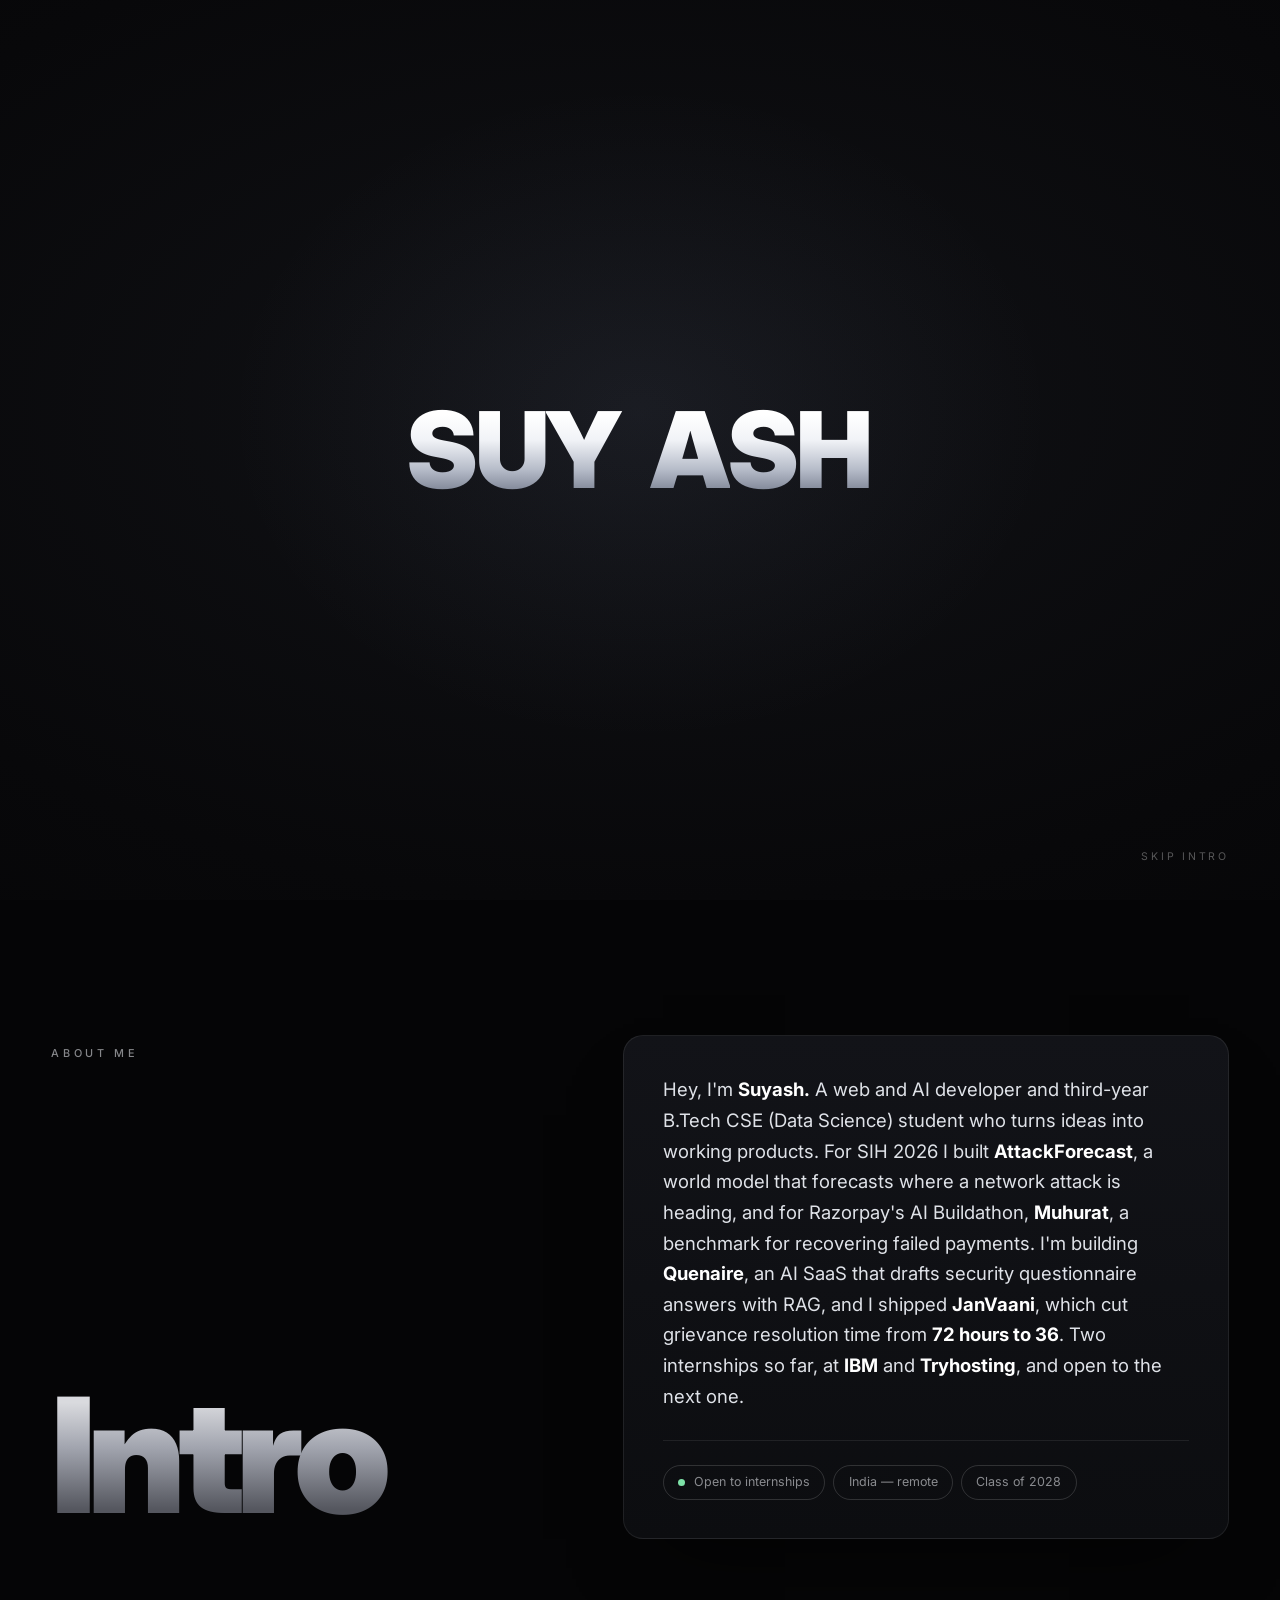
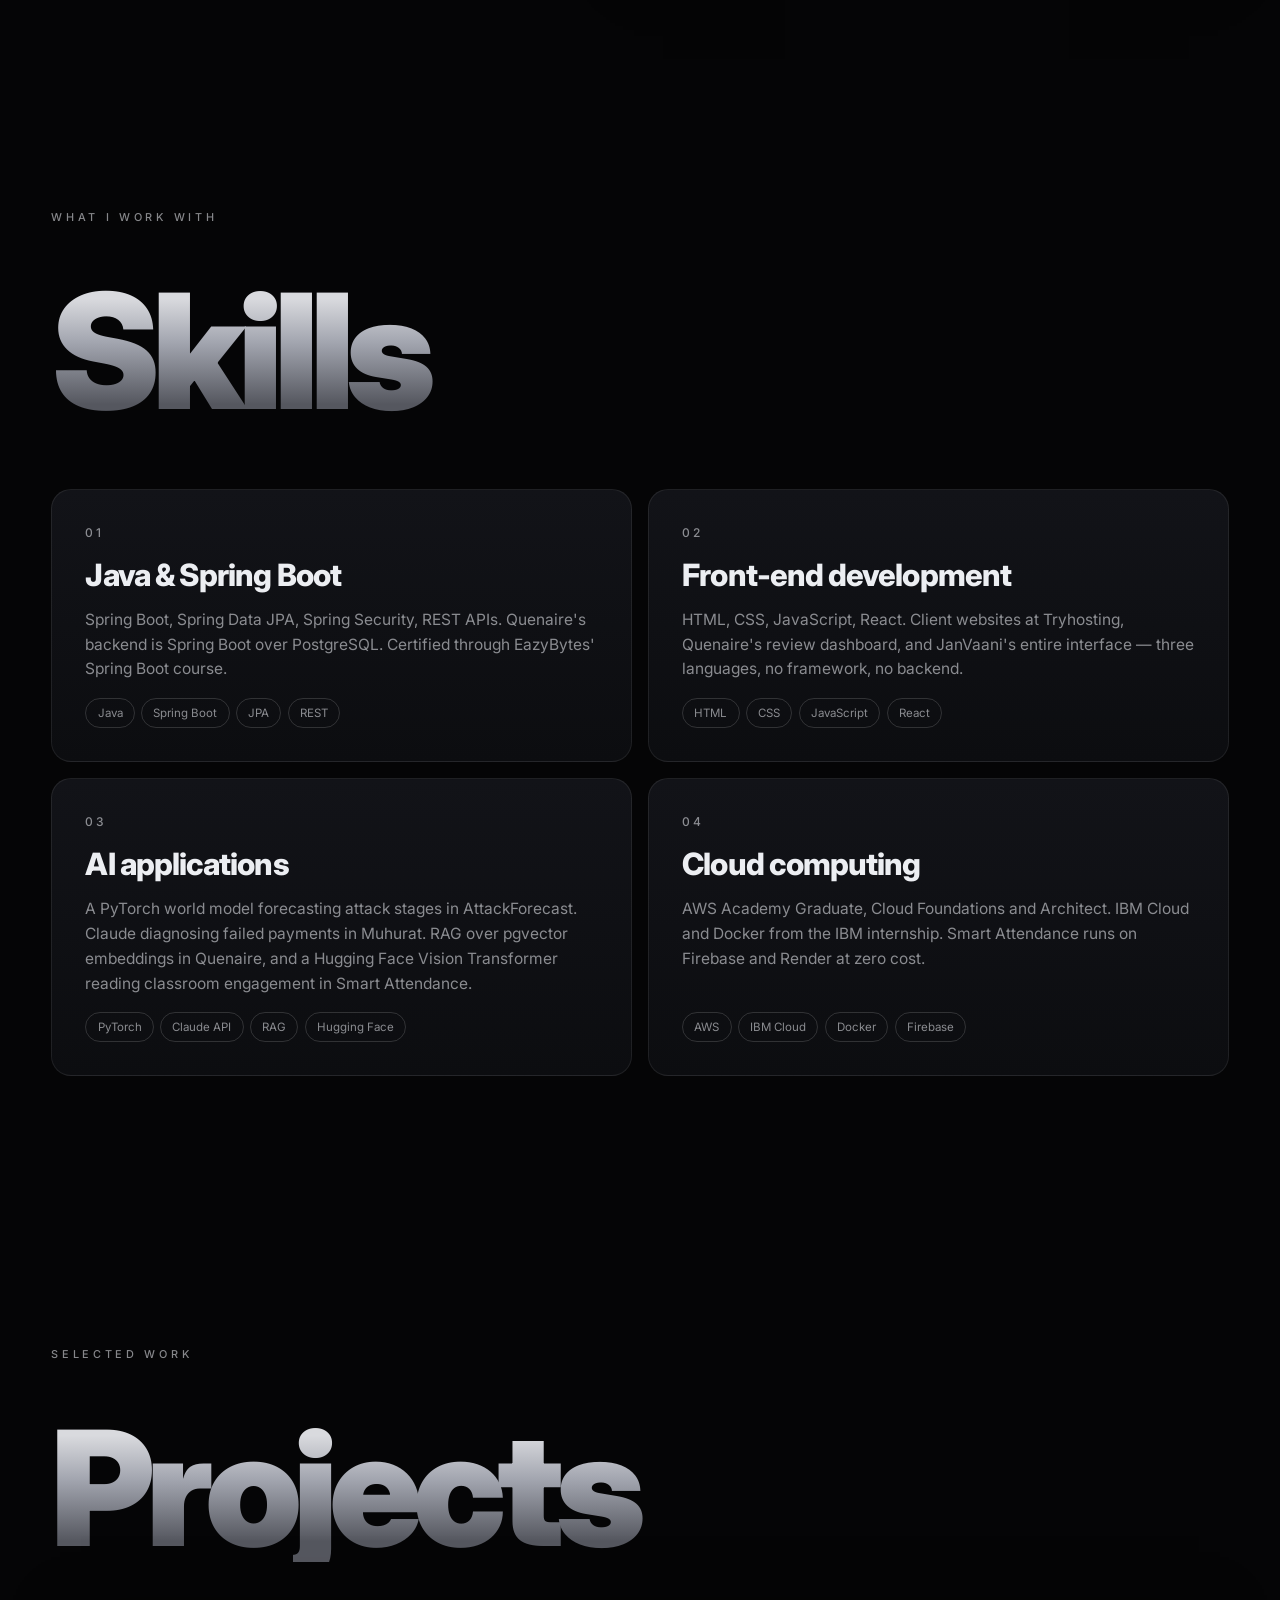
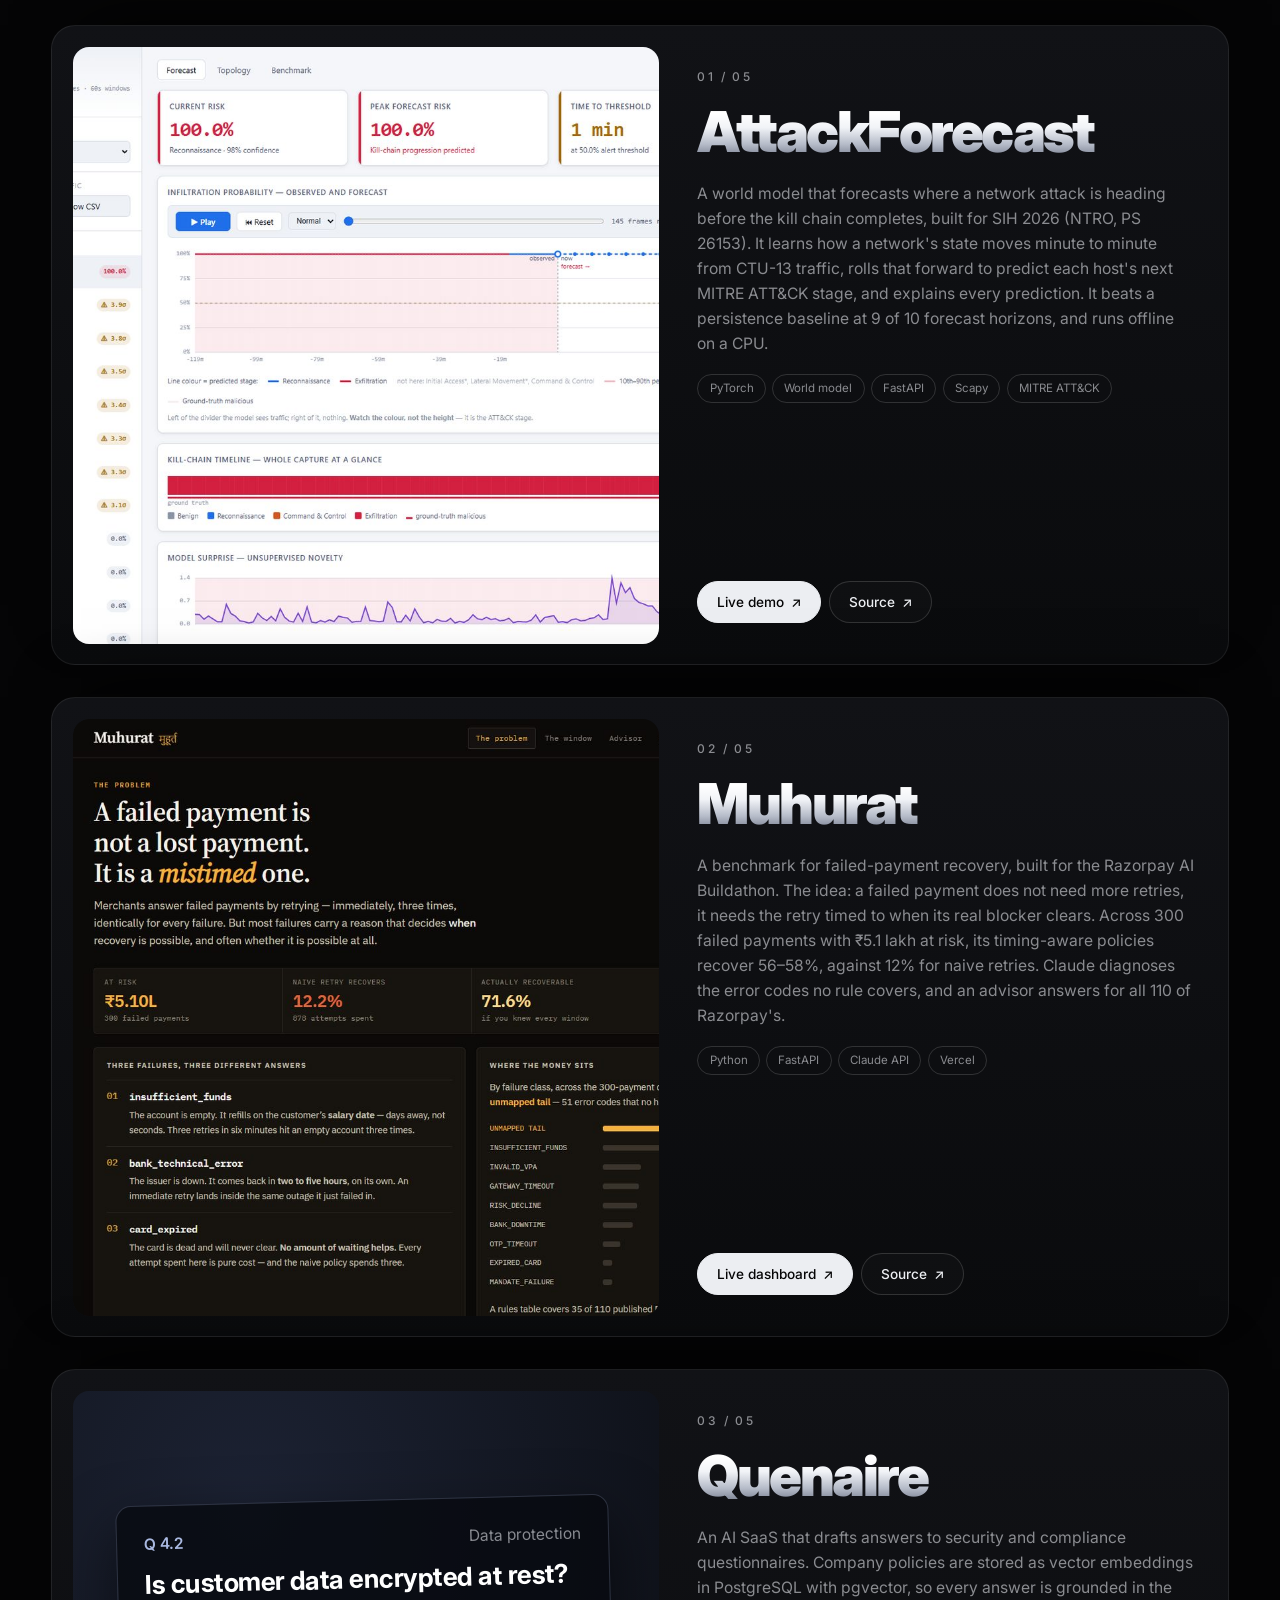
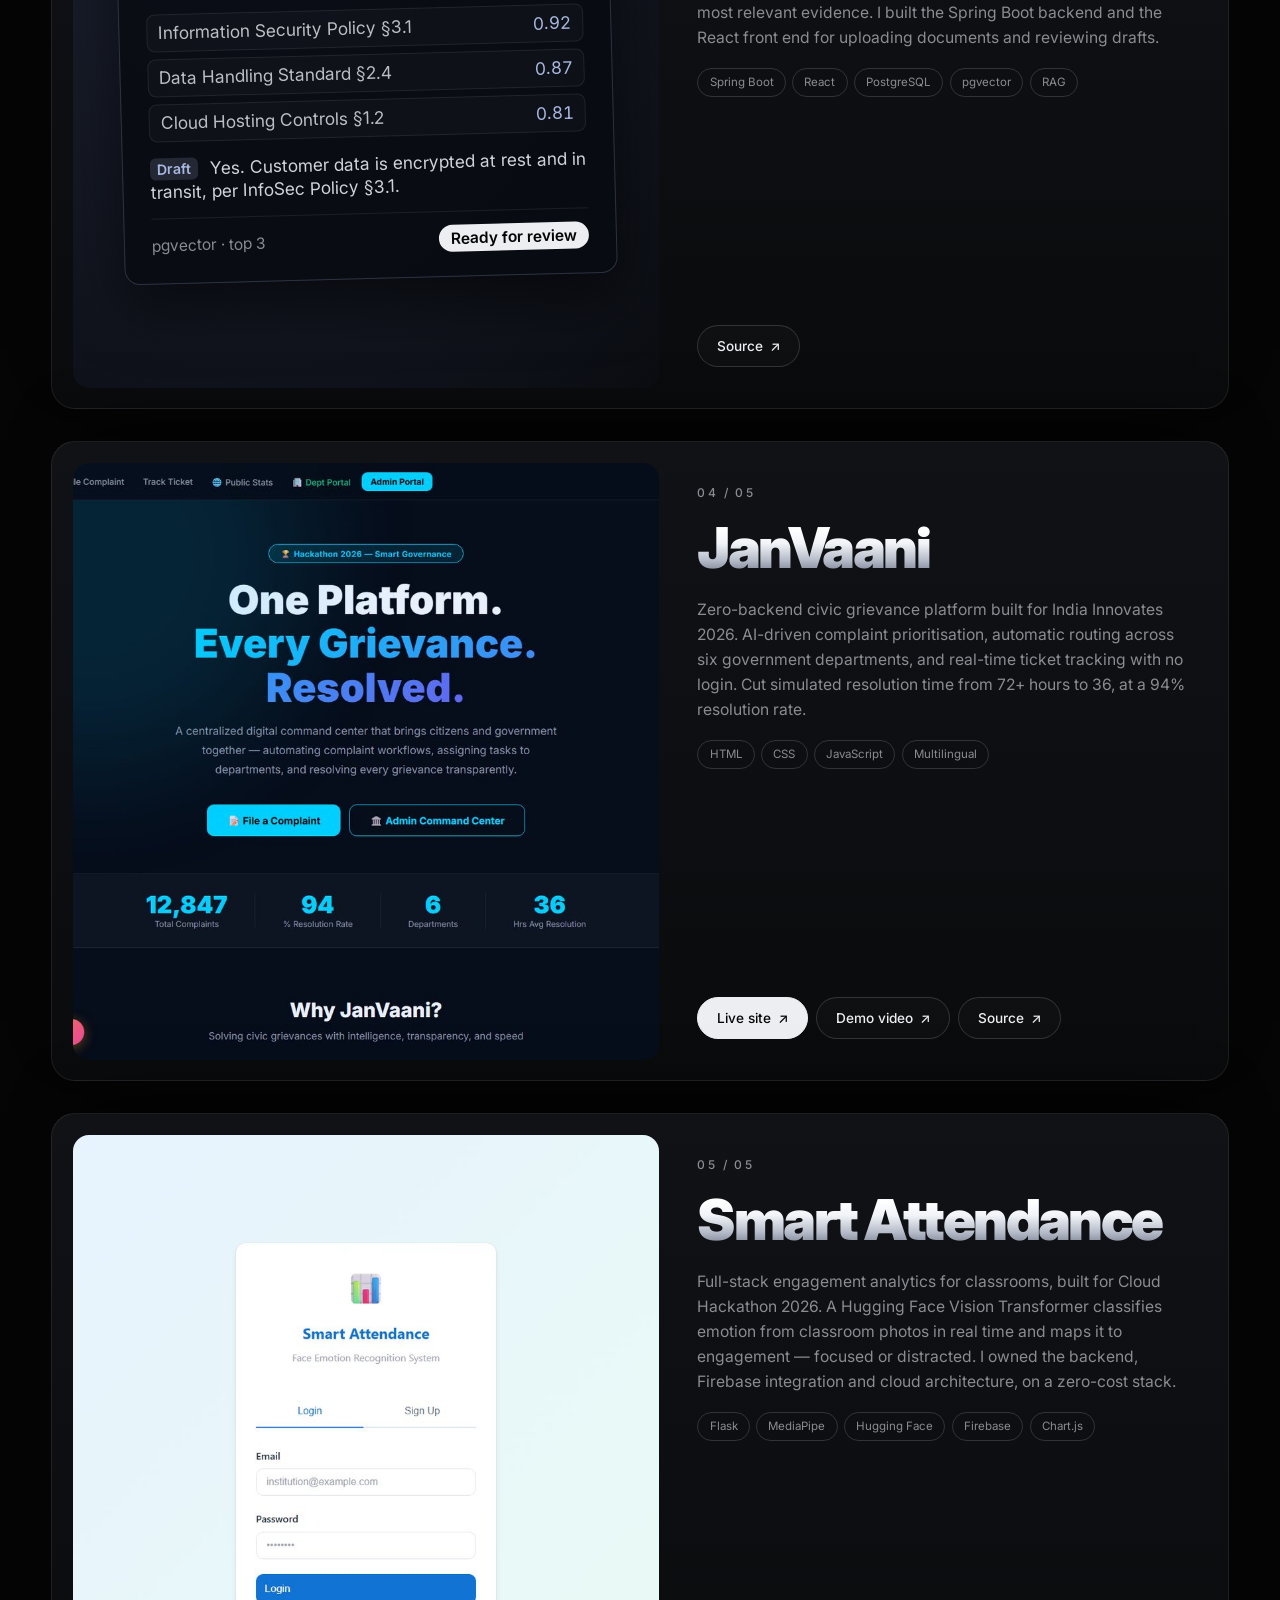
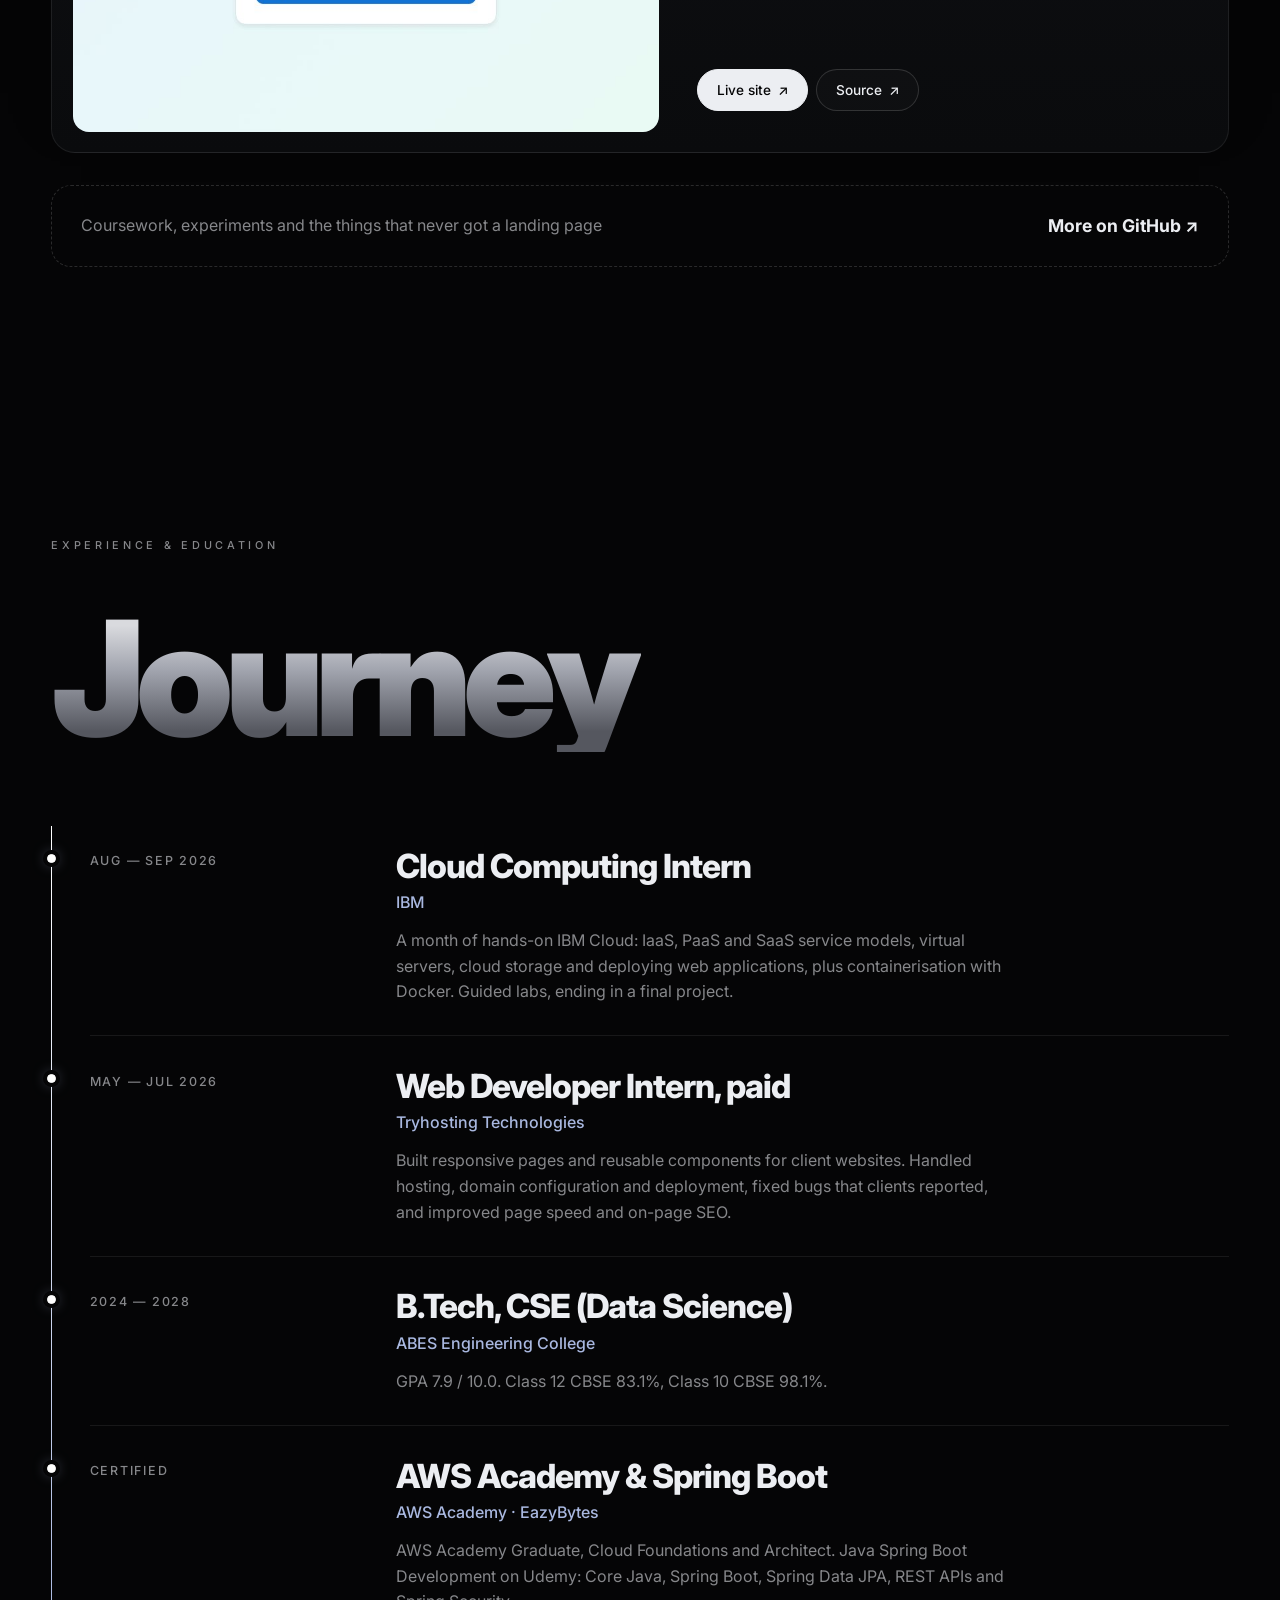
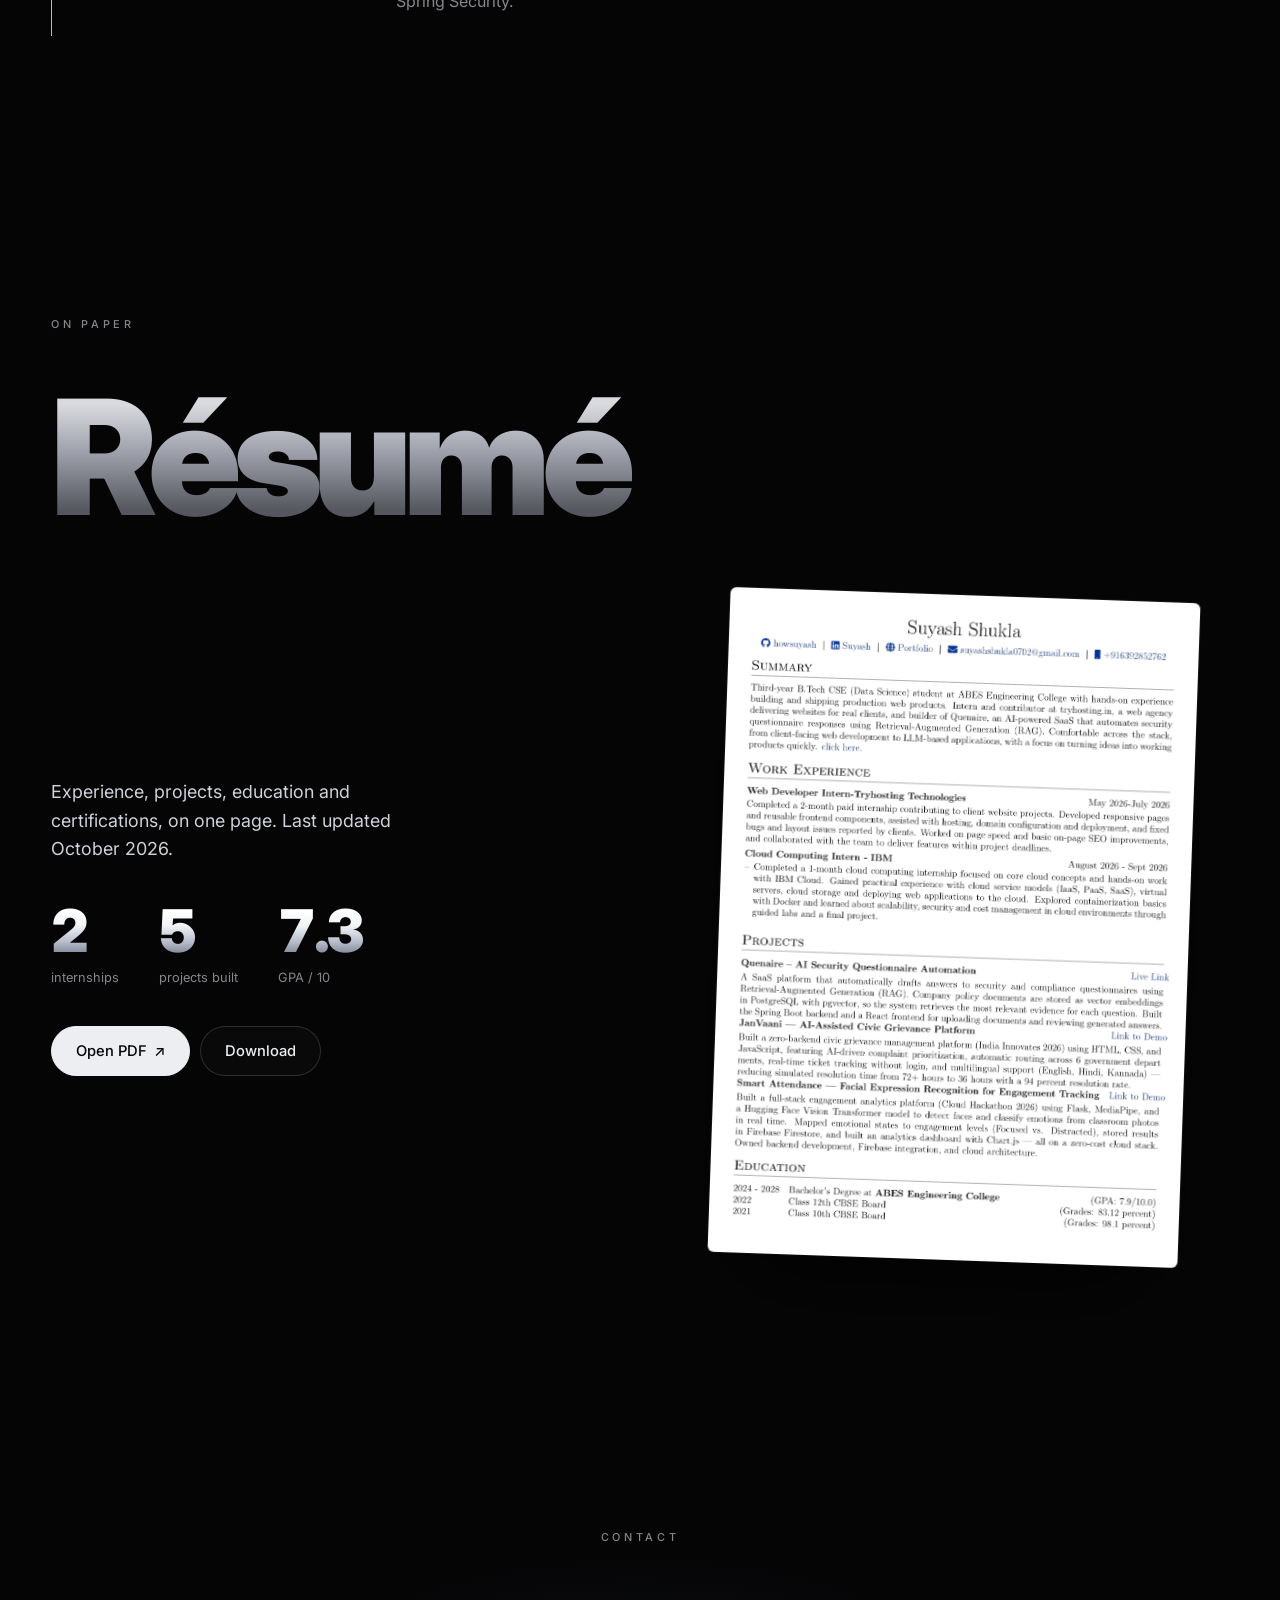
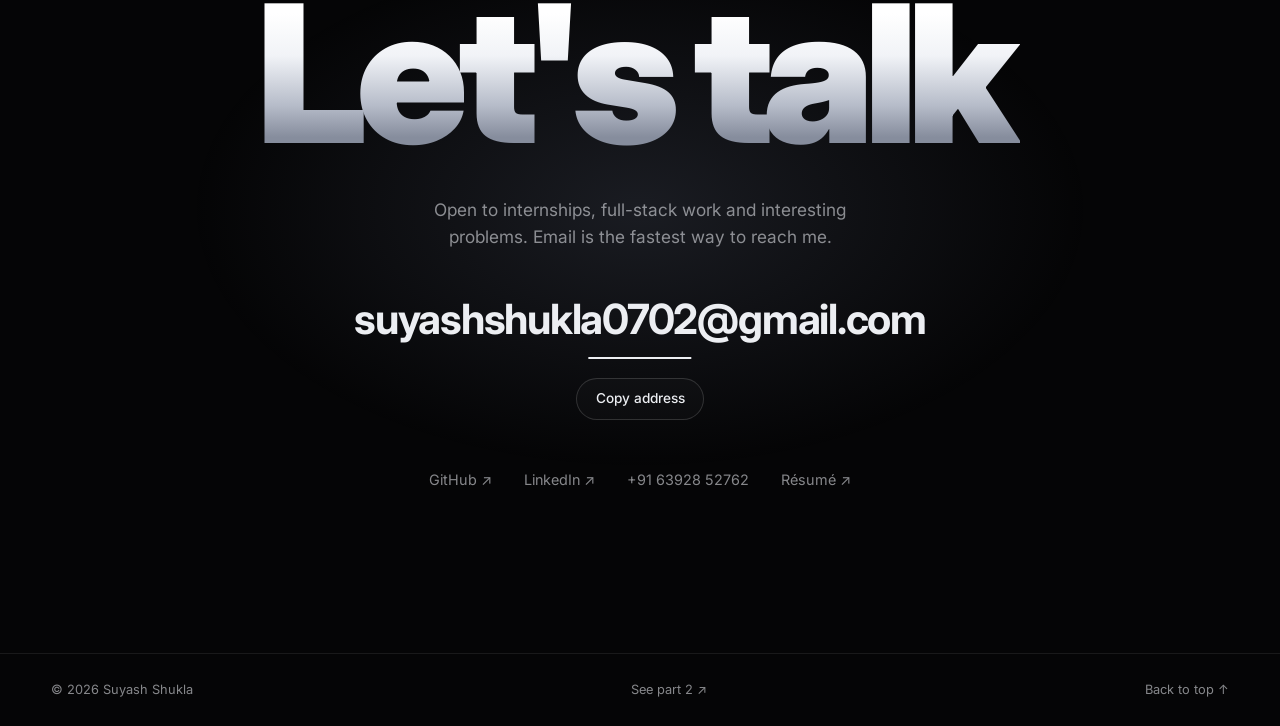
==== commit 41825196: "Feature AttackForecast and Muhurat on the main page Two new cards lead the project stack, each with " ====
--- a/index.html
+++ b/index.html
@@ -15,13 +15,13 @@
 <!-- absolute, not relative: most social scrapers will not resolve a
      relative og:image and the preview comes out blank -->
 <meta property="og:url" content="https://howsuyash.github.io/" />
-<meta property="og:image" content="https://howsuyash.github.io/assets/og-image-v2.jpg?v=18" />
+<meta property="og:image" content="https://howsuyash.github.io/assets/og-image-v2.jpg?v=19" />
 <meta property="og:image:width" content="1200" />
 <meta property="og:image:height" content="630" />
 <meta property="og:image:alt" content="SUYASH SHUKLA in chrome letters over his portrait made of blue particles" />
 <meta property="og:locale" content="en_IN" />
 <meta name="twitter:card" content="summary_large_image" />
-<meta name="twitter:image" content="https://howsuyash.github.io/assets/og-image-v2.jpg?v=18" />
+<meta name="twitter:image" content="https://howsuyash.github.io/assets/og-image-v2.jpg?v=19" />
 
 <link rel="canonical" href="https://howsuyash.github.io/" />
 <meta name="theme-color" content="#050506" />
@@ -43,14 +43,14 @@
     "https://github.com/HowSuyash",
     "https://www.linkedin.com/in/howsuyash/"
   ],
-  "knowsAbout": ["HTML", "CSS", "JavaScript", "React", "Java", "Spring Boot", "PostgreSQL", "Retrieval-Augmented Generation", "AWS", "IBM Cloud", "Docker", "Flask", "Firebase", "REST APIs"],
+  "knowsAbout": ["HTML", "CSS", "JavaScript", "React", "Java", "Spring Boot", "PostgreSQL", "Retrieval-Augmented Generation", "PyTorch", "FastAPI", "AWS", "IBM Cloud", "Docker", "Flask", "Firebase", "REST APIs"],
   "alumniOf": {
     "@type": "CollegeOrUniversity",
     "name": "ABES Engineering College"
   }
 }
 </script>
-<link rel="icon" href="assets/favicon.svg?v=18" type="image/svg+xml" />
+<link rel="icon" href="assets/favicon.svg?v=19" type="image/svg+xml" />
 
 <link rel="preconnect" href="https://fonts.googleapis.com" />
 <link rel="preconnect" href="https://fonts.gstatic.com" crossorigin />
@@ -59,8 +59,8 @@
 <!-- Same rule on every page: every local asset carries ?v=, because
      /assets, /css and /js are served immutable for a year.
      After changing any of them: python tools/bump-version.py -->
-<link rel="stylesheet" href="css/v2.css?v=18" />
-<link rel="preload" href="assets/portrait-particles.webp?v=18" as="image" type="image/webp" />
+<link rel="stylesheet" href="css/v2.css?v=19" />
+<link rel="preload" href="assets/portrait-particles.webp?v=19" as="image" type="image/webp" />
 
 <script>
   /* Runs before the first paint, so the intro curtain is already
@@ -126,8 +126,8 @@
        the fallback: it shows until the particles are built, and stays
        if they cannot be — opened from file://, for one. -->
   <section class="hero" id="home" data-hero>
-    <img class="hero__still" src="assets/portrait-particles.webp?v=18" width="334" height="520" alt="" />
-    <canvas class="hero__canvas" data-particles data-src="assets/portrait-particles.webp?v=18" aria-hidden="true"></canvas>
+    <img class="hero__still" src="assets/portrait-particles.webp?v=19" width="334" height="520" alt="" />
+    <canvas class="hero__canvas" data-particles data-src="assets/portrait-particles.webp?v=19" aria-hidden="true"></canvas>
 
     <div class="hero__content">
       <h1 class="hero__title">
@@ -156,13 +156,15 @@
       <!-- data-words: each word lights up as the card crosses the
            viewport. Bold survives the split. -->
       <p class="about__text" data-words>
-        Hey, I'm <b>Suyash.</b> A full-stack developer and third-year B.Tech CSE
-        (Data Science) student who turns ideas into working products. I'm building
-        <b>Quenaire</b>, an AI SaaS that drafts security questionnaire answers with
-        RAG. I shipped <b>JanVaani</b>, a civic grievance platform that cut resolution
-        time from <b>72 hours to 36</b>, and owned the cloud stack for
-        <b>Smart Attendance</b> at zero cost. Two internships so far, at <b>IBM</b>
-        and <b>Tryhosting</b>, and open to the next one.
+        Hey, I'm <b>Suyash.</b> A web and AI developer and third-year B.Tech CSE
+        (Data Science) student who turns ideas into working products. For SIH 2026 I
+        built <b>AttackForecast</b>, a world model that forecasts where a network
+        attack is heading, and for Razorpay's AI Buildathon, <b>Muhurat</b>, a
+        benchmark for recovering failed payments. I'm building <b>Quenaire</b>, an AI
+        SaaS that drafts security questionnaire answers with RAG, and I shipped
+        <b>JanVaani</b>, which cut grievance resolution time from <b>72 hours to 36</b>.
+        Two internships so far, at <b>IBM</b> and <b>Tryhosting</b>, and open to the
+        next one.
       </p>
       <ul class="about__chips">
         <li><i class="pulse" aria-hidden="true"></i>Open to internships</li>
@@ -195,8 +197,8 @@
       <li class="skill" data-reveal data-glow>
         <span class="skill__num">03</span>
         <h3 class="skill__title">AI applications</h3>
-        <p class="skill__desc">Retrieval-Augmented Generation over pgvector embeddings in Quenaire. A Hugging Face Vision Transformer reading classroom engagement in Smart Attendance.</p>
-        <ul class="tags"><li>RAG</li><li>pgvector</li><li>Hugging Face</li><li>MediaPipe</li></ul>
+        <p class="skill__desc">A PyTorch world model forecasting attack stages in AttackForecast. Claude diagnosing failed payments in Muhurat. RAG over pgvector embeddings in Quenaire, and a Hugging Face Vision Transformer reading classroom engagement in Smart Attendance.</p>
+        <ul class="tags"><li>PyTorch</li><li>Claude API</li><li>RAG</li><li>Hugging Face</li></ul>
       </li>
       <li class="skill" data-reveal data-glow>
         <span class="skill__num">04</span>
@@ -219,6 +221,54 @@
     <div class="work__stack" data-stack>
 
       <article class="project" style="--i: 0">
+        <div class="project__visual">
+          <img src="assets/attack-forecast.jpg?v=19" width="1200" height="900" loading="lazy"
+               alt="AttackForecast dashboard — a host's current and forecast attack risk, its infiltration probability over time, and the kill-chain timeline" />
+        </div>
+        <div class="project__info">
+          <span class="project__num">01 / 05</span>
+          <h3 class="project__title">AttackForecast</h3>
+          <p class="project__desc">
+            A world model that forecasts where a network attack is heading before the
+            kill chain completes, built for SIH 2026 (NTRO, PS 26153). It learns how a
+            network's state moves minute to minute from CTU-13 traffic, rolls that
+            forward to predict each host's next MITRE ATT&amp;CK stage, and explains
+            every prediction. It beats a persistence baseline at 9 of 10 forecast
+            horizons, and runs offline on a CPU.
+          </p>
+          <ul class="tags"><li>PyTorch</li><li>World model</li><li>FastAPI</li><li>Scapy</li><li>MITRE ATT&amp;CK</li></ul>
+          <div class="project__links">
+            <a class="btn btn--solid" href="https://network-attack-forecasting.onrender.com" target="_blank" rel="noopener noreferrer">Live demo <i aria-hidden="true">↗</i></a>
+            <a class="btn" href="https://github.com/HowSuyash/AttackForecast" target="_blank" rel="noopener noreferrer">Source <i aria-hidden="true">↗</i></a>
+          </div>
+        </div>
+      </article>
+
+      <article class="project" style="--i: 1">
+        <div class="project__visual project__visual--left">
+          <img src="assets/muhurat.jpg?v=19" width="1200" height="900" loading="lazy"
+               alt="Muhurat dashboard — ₹5.10 lakh at risk across 300 failed payments; naive retries recover 12.2%, while 71.6% is recoverable" />
+        </div>
+        <div class="project__info">
+          <span class="project__num">02 / 05</span>
+          <h3 class="project__title">Muhurat</h3>
+          <p class="project__desc">
+            A benchmark for failed-payment recovery, built for the Razorpay AI
+            Buildathon. The idea: a failed payment does not need more retries, it
+            needs the retry timed to when its real blocker clears. Across 300 failed
+            payments with ₹5.1 lakh at risk, its timing-aware policies recover 56–58%,
+            against 12% for naive retries. Claude diagnoses the error codes no rule
+            covers, and an advisor answers for all 110 of Razorpay's.
+          </p>
+          <ul class="tags"><li>Python</li><li>FastAPI</li><li>Claude API</li><li>Vercel</li></ul>
+          <div class="project__links">
+            <a class="btn btn--solid" href="https://muhurat-drab.vercel.app" target="_blank" rel="noopener noreferrer">Live dashboard <i aria-hidden="true">↗</i></a>
+            <a class="btn" href="https://github.com/HowSuyash/Muhurat" target="_blank" rel="noopener noreferrer">Source <i aria-hidden="true">↗</i></a>
+          </div>
+        </div>
+      </article>
+
+      <article class="project" style="--i: 2">
         <!-- a schematic, not a screenshot: Quenaire has no public
              deployment to capture yet -->
         <div class="project__visual project__visual--rag" role="img"
@@ -236,7 +286,7 @@
           </div>
         </div>
         <div class="project__info">
-          <span class="project__num">01 / 03</span>
+          <span class="project__num">03 / 05</span>
           <h3 class="project__title">Quenaire</h3>
           <p class="project__desc">
             An AI SaaS that drafts answers to security and compliance questionnaires.
@@ -252,13 +302,13 @@
         </div>
       </article>
 
-      <article class="project" style="--i: 1">
+      <article class="project" style="--i: 3">
         <div class="project__visual">
-          <img src="assets/janvaani.jpg?v=18" width="1200" height="900" loading="lazy"
+          <img src="assets/janvaani.jpg?v=19" width="1200" height="900" loading="lazy"
                alt="JanVaani live site — One Platform. Every Grievance. Resolved. — with complaint statistics" />
         </div>
         <div class="project__info">
-          <span class="project__num">02 / 03</span>
+          <span class="project__num">04 / 05</span>
           <h3 class="project__title">JanVaani</h3>
           <p class="project__desc">
             Zero-backend civic grievance platform built for India Innovates 2026.
@@ -275,13 +325,13 @@
         </div>
       </article>
 
-      <article class="project" style="--i: 2">
+      <article class="project" style="--i: 4">
         <div class="project__visual">
-          <img src="assets/smart-attendance.jpg?v=18" width="1200" height="900" loading="lazy"
+          <img src="assets/smart-attendance.jpg?v=19" width="1200" height="900" loading="lazy"
                alt="Smart Attendance sign-in screen for the face emotion recognition system" />
         </div>
         <div class="project__info">
-          <span class="project__num">03 / 03</span>
+          <span class="project__num">05 / 05</span>
           <h3 class="project__title">Smart Attendance</h3>
           <p class="project__desc">
             Full-stack engagement analytics for classrooms, built for Cloud Hackathon 2026.
@@ -382,21 +432,21 @@
 
         <ul class="resume__facts">
           <li><b data-count="2">2</b><span>internships</span></li>
-          <li><b data-count="3">3</b><span>projects built</span></li>
+          <li><b data-count="5">5</b><span>projects built</span></li>
           <li><b data-count="7.9">7.9</b><span>GPA / 10</span></li>
         </ul>
 
         <div class="resume__actions">
-          <a class="btn btn--solid btn--lg" href="assets/resume.pdf?v=18" target="_blank" rel="noopener noreferrer">Open PDF <i aria-hidden="true">↗</i></a>
-          <a class="btn btn--lg" href="assets/resume.pdf?v=18" download="Suyash-Shukla-Resume.pdf">Download</a>
+          <a class="btn btn--solid btn--lg" href="assets/resume.pdf?v=19" target="_blank" rel="noopener noreferrer">Open PDF <i aria-hidden="true">↗</i></a>
+          <a class="btn btn--lg" href="assets/resume.pdf?v=19" download="Suyash-Shukla-Resume.pdf">Download</a>
         </div>
       </div>
 
       <!-- the page image, not an <iframe>: PDF embeds render blank on
            most mobile browsers. Clicking opens the real PDF. -->
-      <a class="paper" href="assets/resume.pdf?v=18" target="_blank" rel="noopener noreferrer"
+      <a class="paper" href="assets/resume.pdf?v=19" target="_blank" rel="noopener noreferrer"
          aria-label="Open Suyash Shukla's résumé as a PDF" data-tilt data-reveal>
-        <img src="assets/resume-preview.png?v=18" width="1191" height="1684" loading="lazy"
+        <img src="assets/resume-preview.png?v=19" width="1191" height="1684" loading="lazy"
              alt="First page of Suyash Shukla's résumé — summary, work experience, projects and education" />
       </a>
     </div>
@@ -417,7 +467,7 @@
       <a href="https://github.com/HowSuyash" target="_blank" rel="noopener noreferrer">GitHub <i aria-hidden="true">↗</i></a>
       <a href="https://www.linkedin.com/in/howsuyash/" target="_blank" rel="noopener noreferrer">LinkedIn <i aria-hidden="true">↗</i></a>
       <a href="tel:+916392852762">+91 63928 52762</a>
-      <a href="assets/resume.pdf?v=18" target="_blank" rel="noopener noreferrer">Résumé <i aria-hidden="true">↗</i></a>
+      <a href="assets/resume.pdf?v=19" target="_blank" rel="noopener noreferrer">Résumé <i aria-hidden="true">↗</i></a>
     </div>
   </section>
 
@@ -431,6 +481,6 @@
 
 <div class="toast" data-toast role="status" aria-live="polite"></div>
 
-<script src="js/v2.js?v=18"></script>
+<script src="js/v2.js?v=19"></script>
 </body>
 </html>
--- a/css/v2.css
+++ b/css/v2.css
@@ -803,6 +803,9 @@
   transition: transform 1.2s var(--ease);
 }
 .project:hover .project__visual img { transform: scale(1.04); }
+/* for a screenshot whose content is left-aligned: the frame is squarer
+   than the 4:3 shot, so a centred crop would cut its headline in half */
+.project__visual--left img { object-position: left top; }
 
 .project__info {
   display: flex;
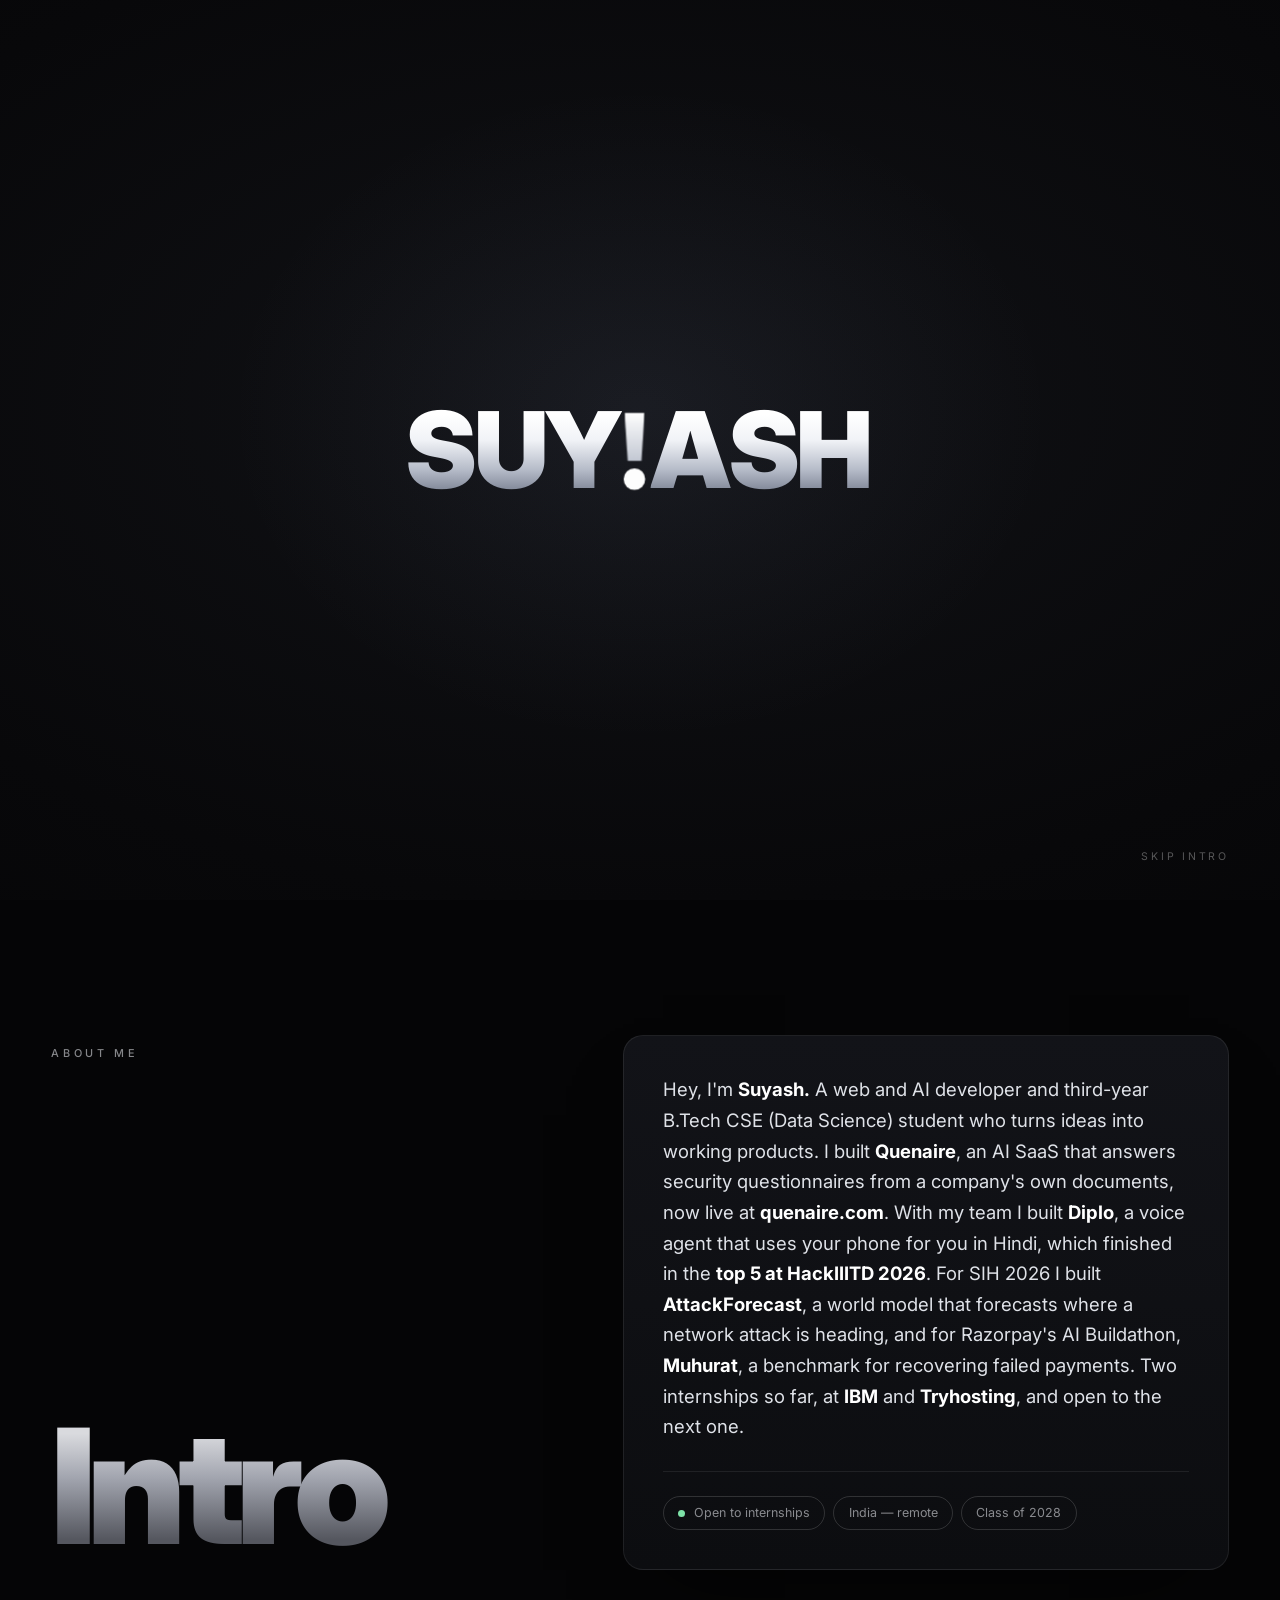
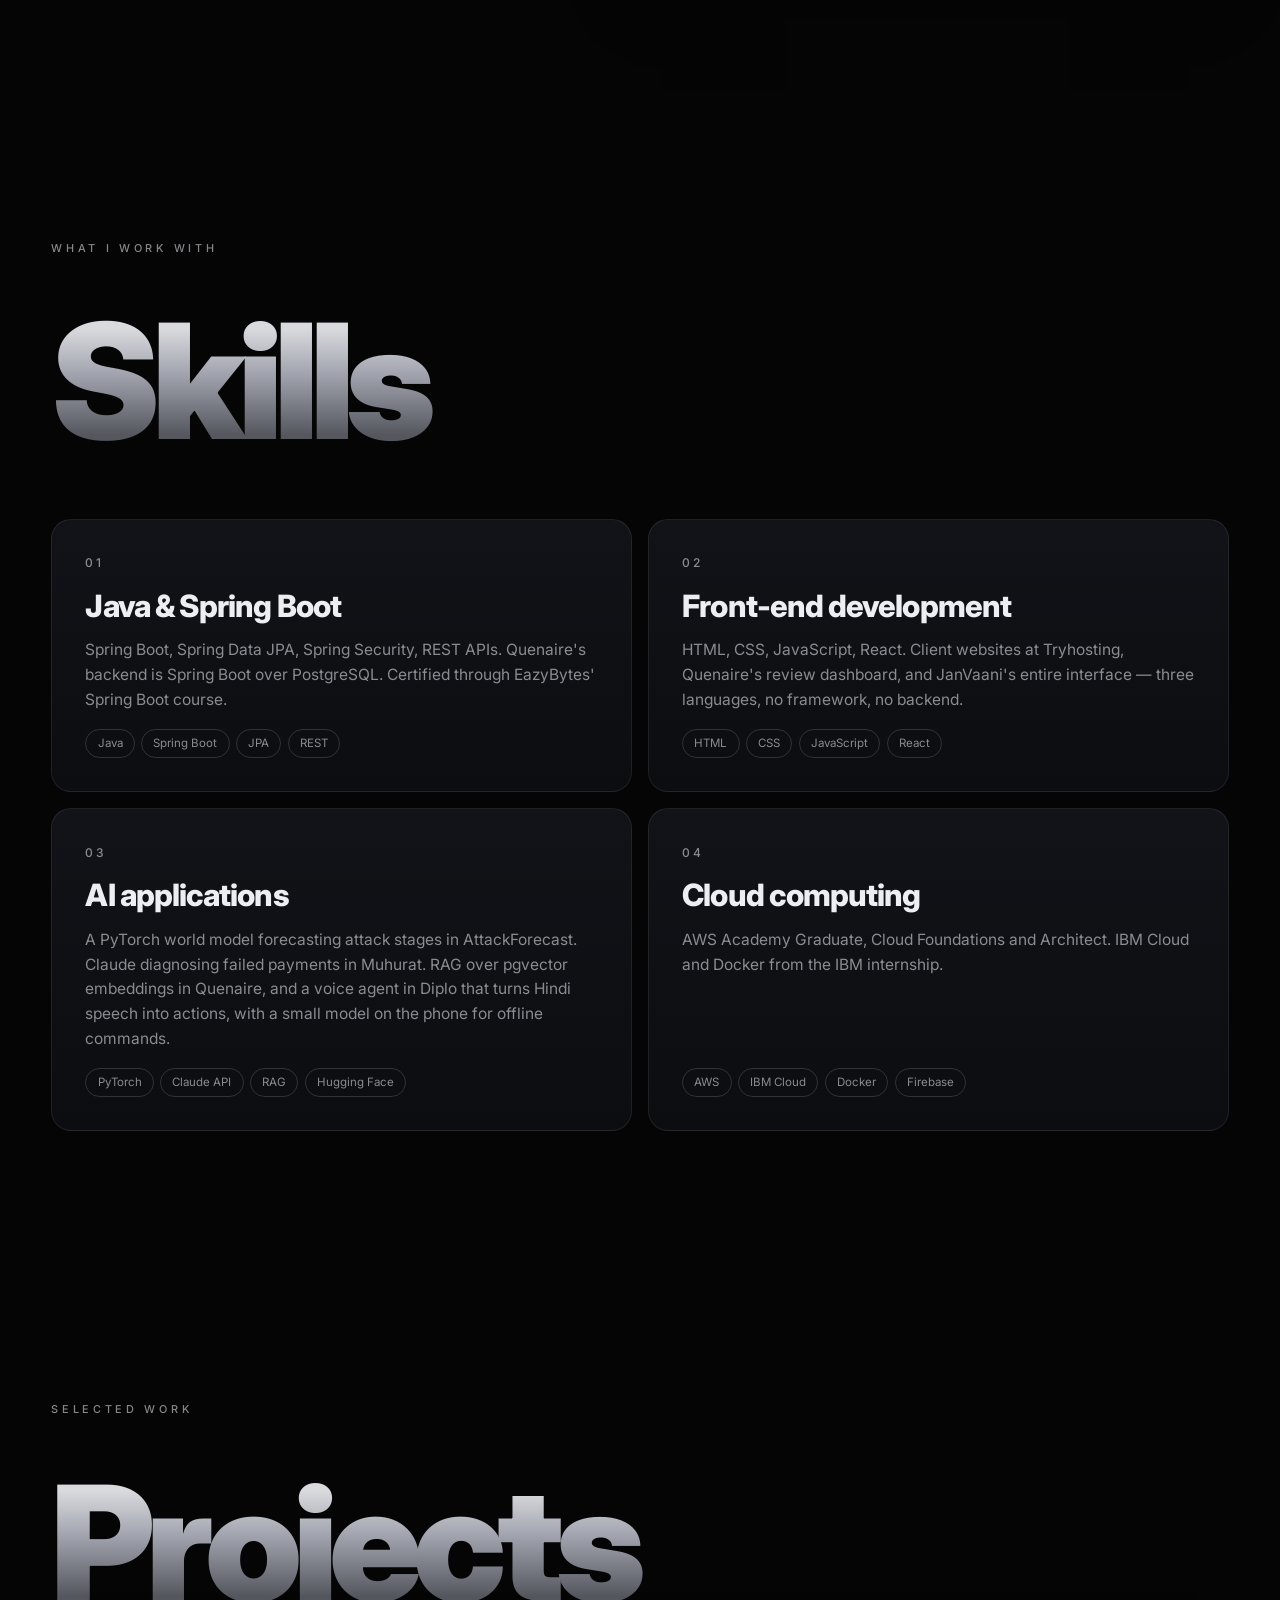
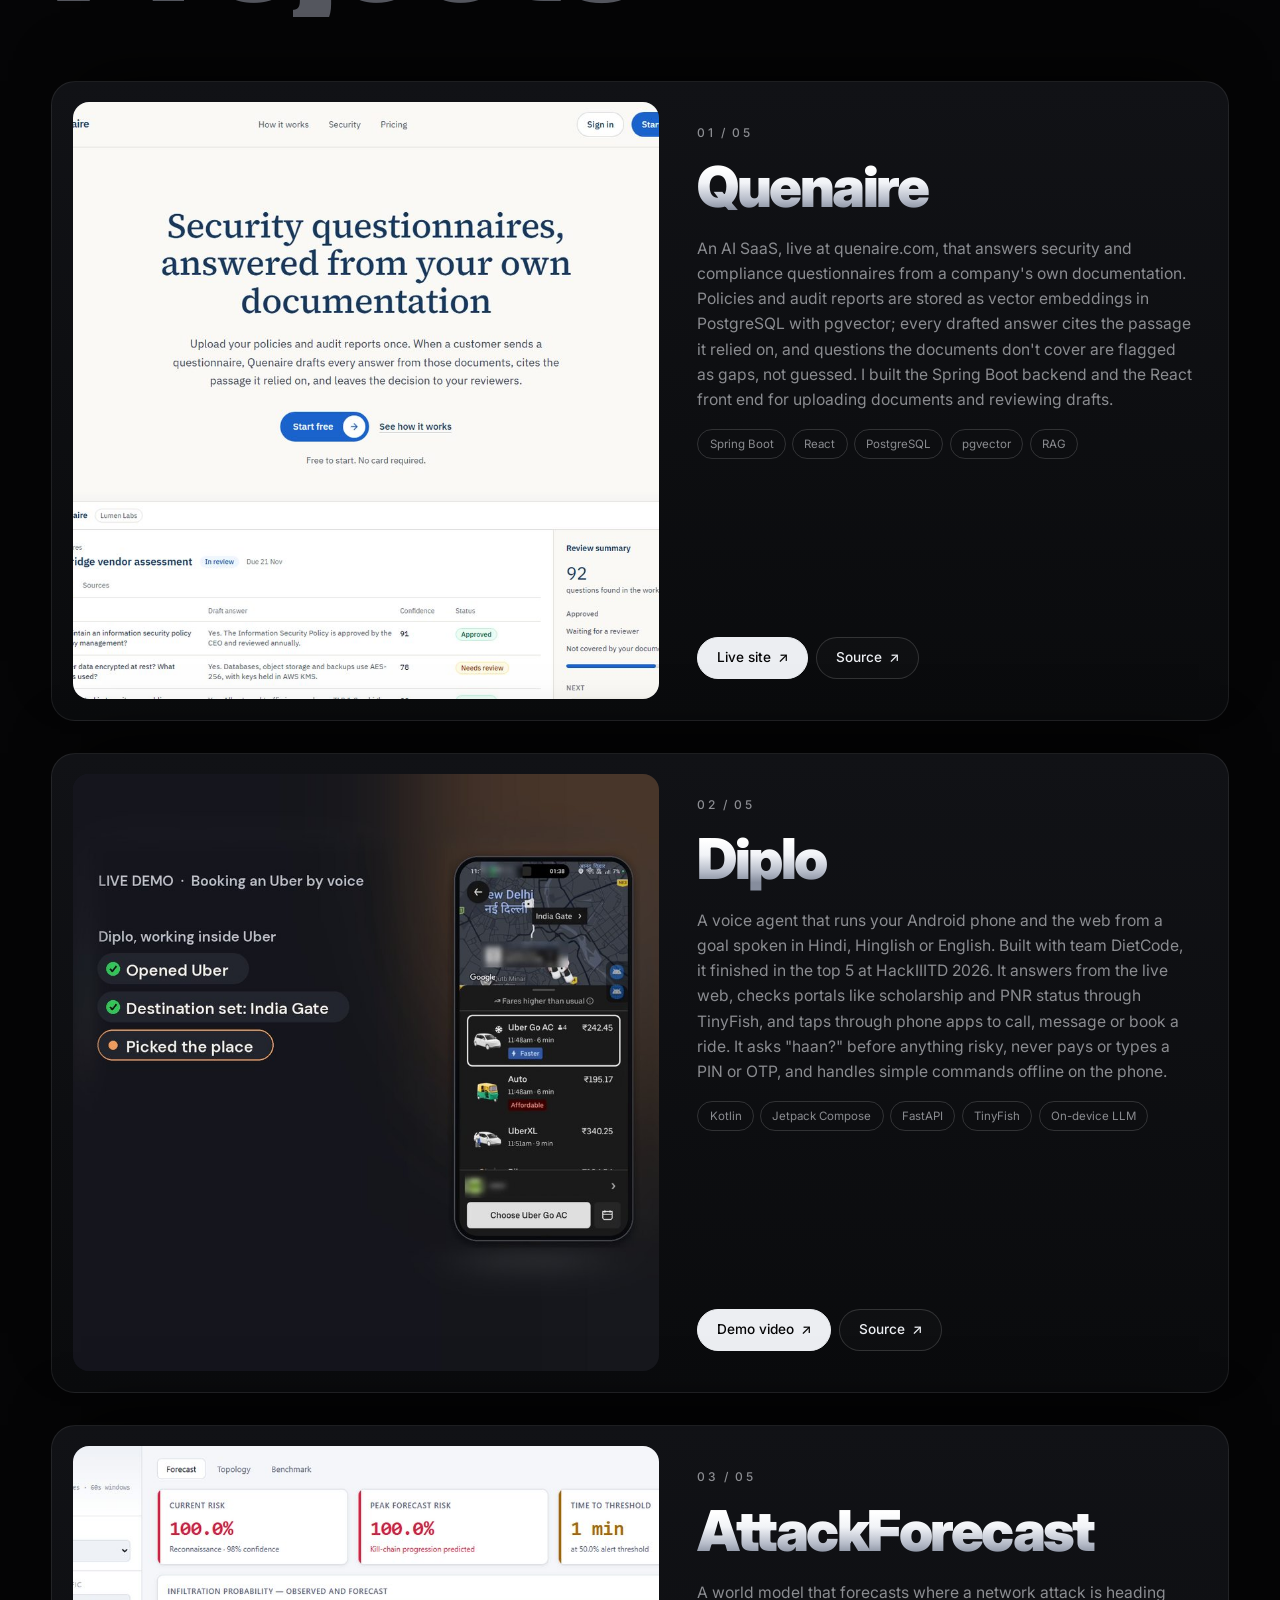
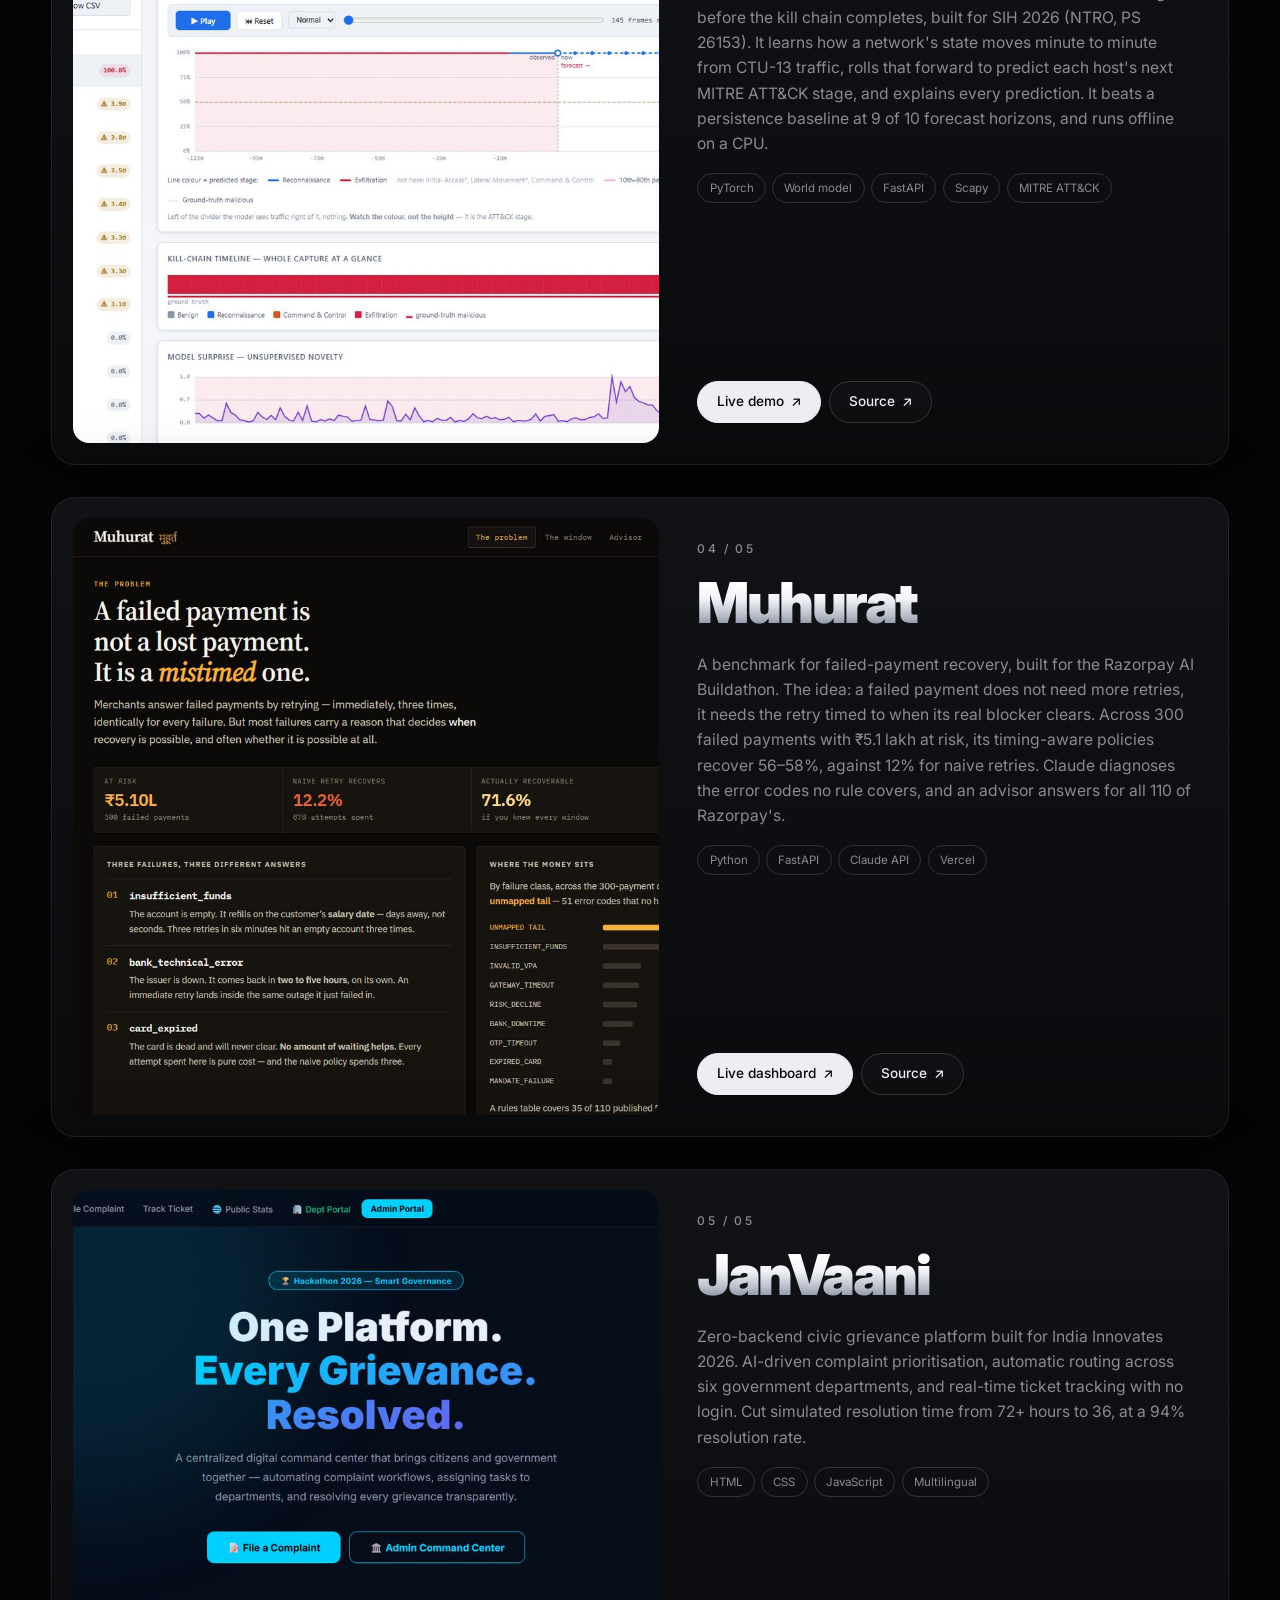
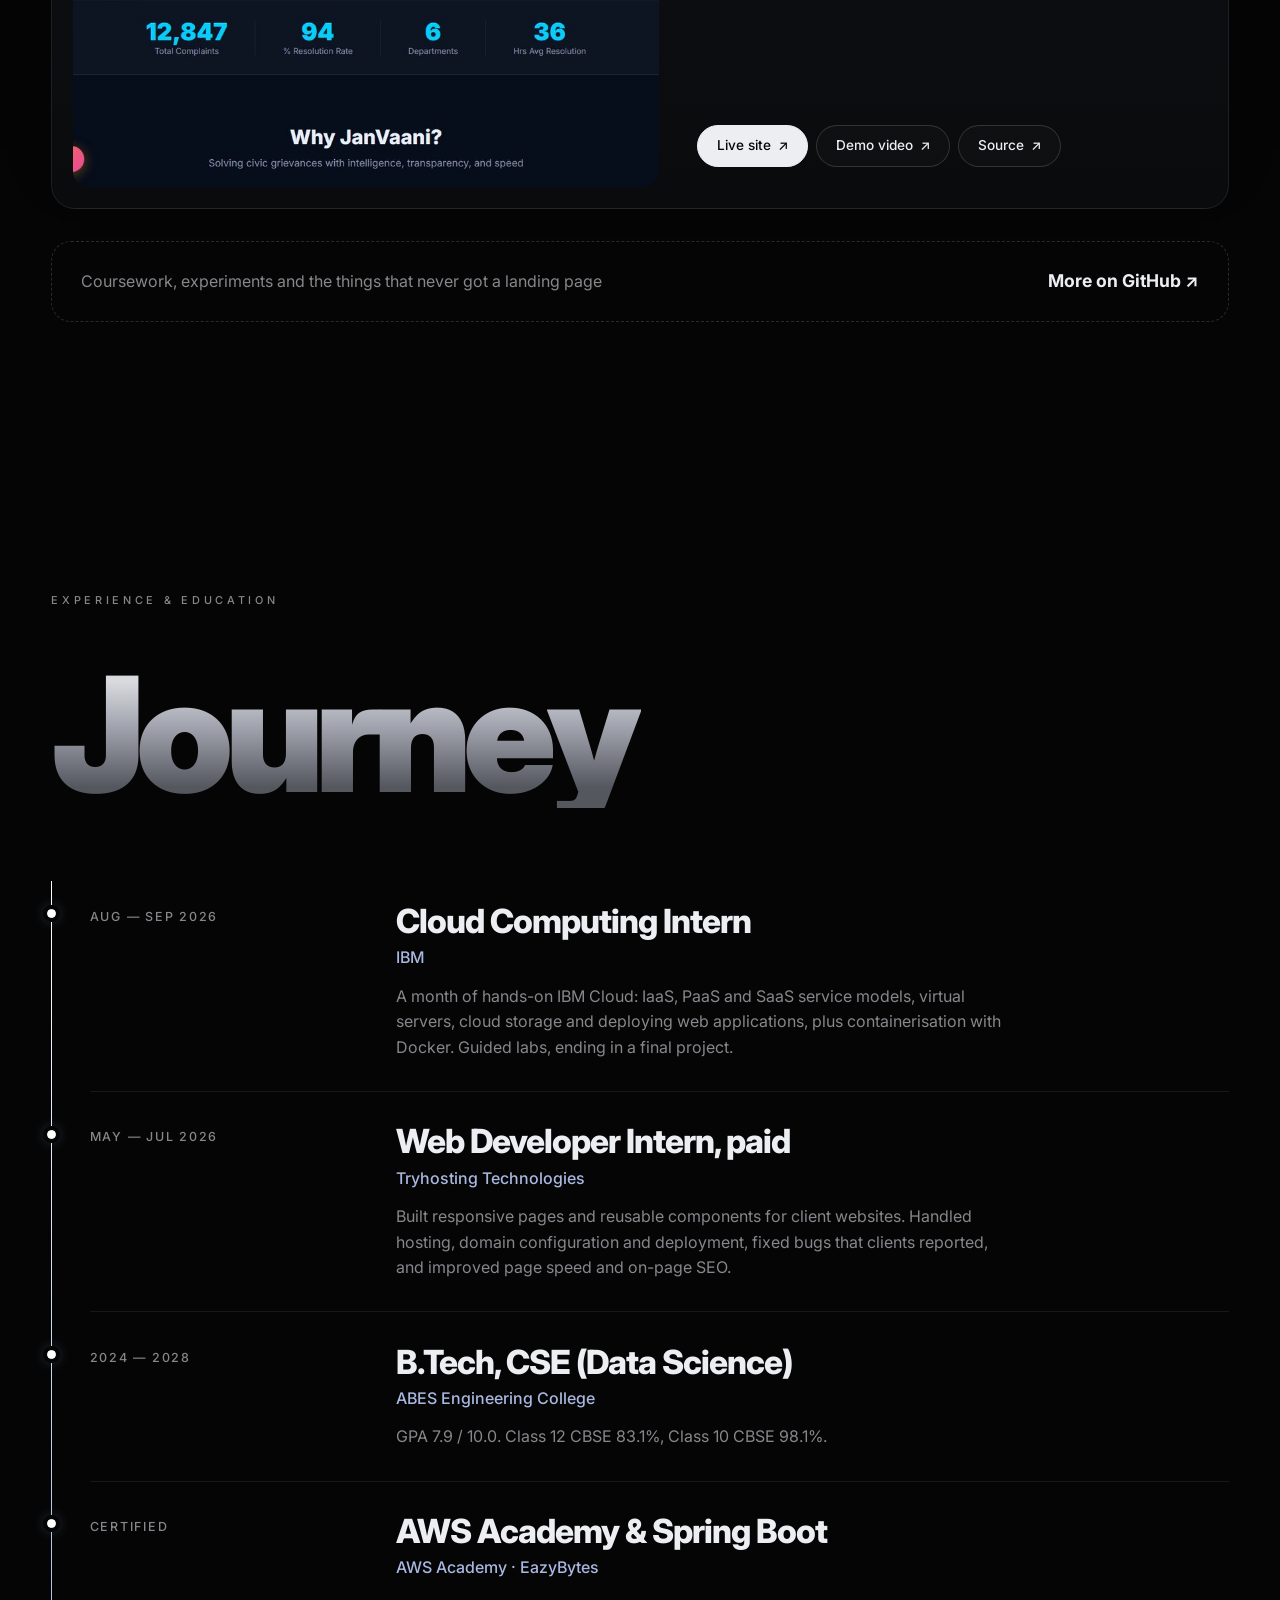
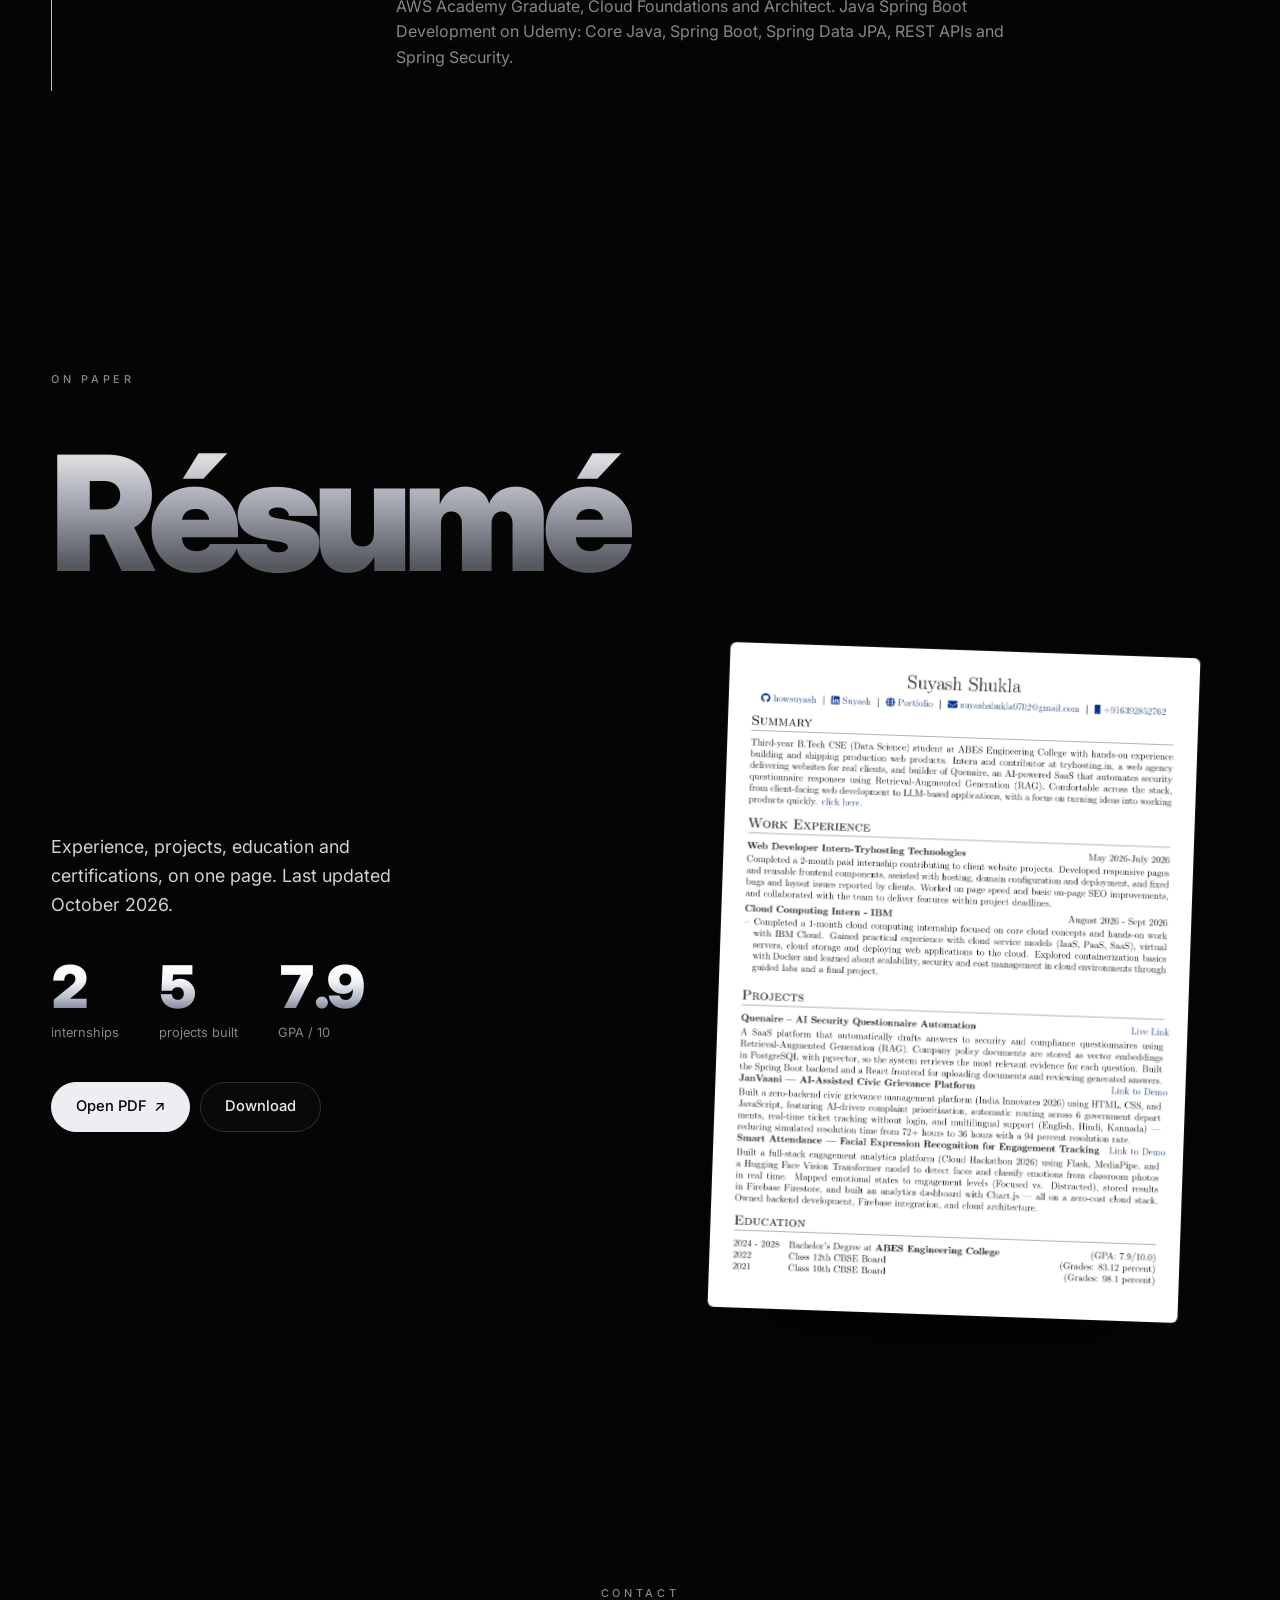
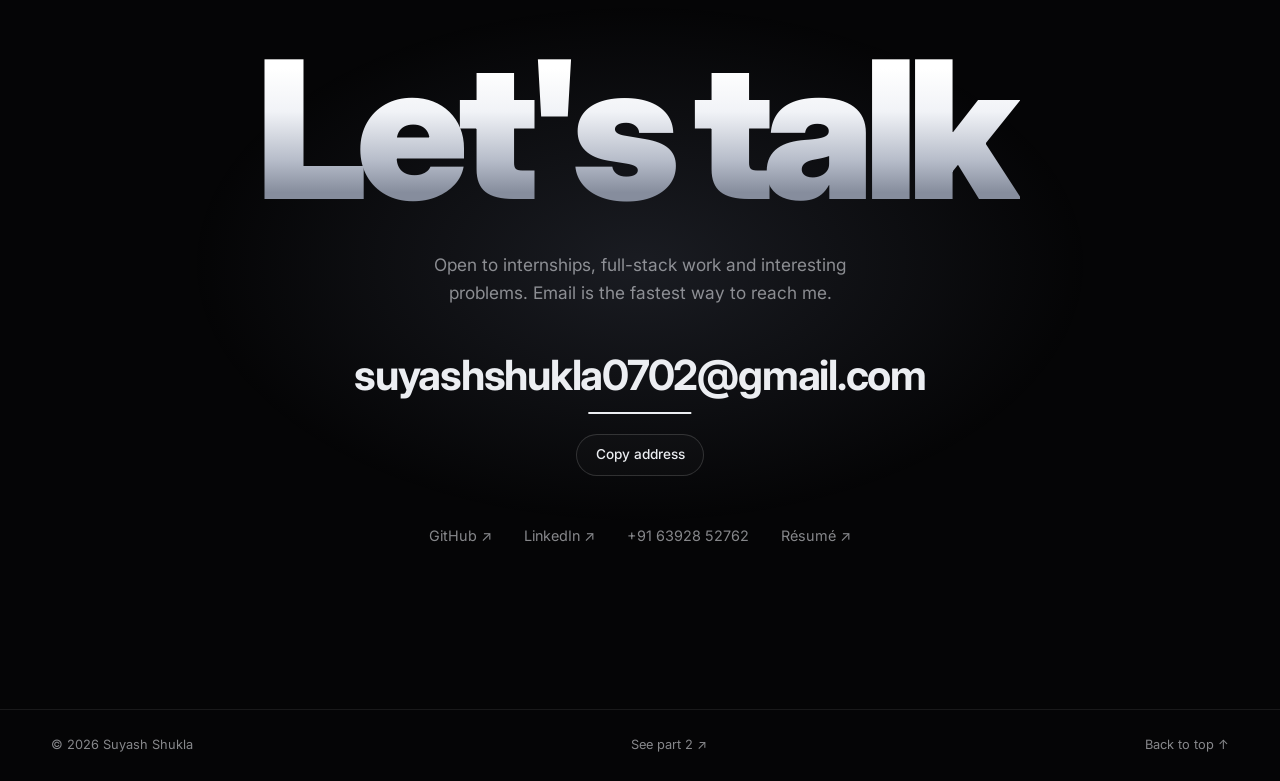
==== commit a2145927: "Lead with Quenaire, now live, and add Diplo; drop Smart Attendance Quenaire links to quenaire.com an" ====
--- a/index.html
+++ b/index.html
@@ -15,13 +15,13 @@
 <!-- absolute, not relative: most social scrapers will not resolve a
      relative og:image and the preview comes out blank -->
 <meta property="og:url" content="https://howsuyash.github.io/" />
-<meta property="og:image" content="https://howsuyash.github.io/assets/og-image-v2.jpg?v=19" />
+<meta property="og:image" content="https://howsuyash.github.io/assets/og-image-v2.jpg?v=22" />
 <meta property="og:image:width" content="1200" />
 <meta property="og:image:height" content="630" />
 <meta property="og:image:alt" content="SUYASH SHUKLA in chrome letters over his portrait made of blue particles" />
 <meta property="og:locale" content="en_IN" />
 <meta name="twitter:card" content="summary_large_image" />
-<meta name="twitter:image" content="https://howsuyash.github.io/assets/og-image-v2.jpg?v=19" />
+<meta name="twitter:image" content="https://howsuyash.github.io/assets/og-image-v2.jpg?v=22" />
 
 <link rel="canonical" href="https://howsuyash.github.io/" />
 <meta name="theme-color" content="#050506" />
@@ -50,7 +50,7 @@
   }
 }
 </script>
-<link rel="icon" href="assets/favicon.svg?v=19" type="image/svg+xml" />
+<link rel="icon" href="assets/favicon.svg?v=22" type="image/svg+xml" />
 
 <link rel="preconnect" href="https://fonts.googleapis.com" />
 <link rel="preconnect" href="https://fonts.gstatic.com" crossorigin />
@@ -59,8 +59,8 @@
 <!-- Same rule on every page: every local asset carries ?v=, because
      /assets, /css and /js are served immutable for a year.
      After changing any of them: python tools/bump-version.py -->
-<link rel="stylesheet" href="css/v2.css?v=19" />
-<link rel="preload" href="assets/portrait-particles.webp?v=19" as="image" type="image/webp" />
+<link rel="stylesheet" href="css/v2.css?v=22" />
+<link rel="preload" href="assets/portrait-particles.webp?v=22" as="image" type="image/webp" />
 
 <script>
   /* Runs before the first paint, so the intro curtain is already
@@ -126,8 +126,8 @@
        the fallback: it shows until the particles are built, and stays
        if they cannot be — opened from file://, for one. -->
   <section class="hero" id="home" data-hero>
-    <img class="hero__still" src="assets/portrait-particles.webp?v=19" width="334" height="520" alt="" />
-    <canvas class="hero__canvas" data-particles data-src="assets/portrait-particles.webp?v=19" aria-hidden="true"></canvas>
+    <img class="hero__still" src="assets/portrait-particles.webp?v=22" width="334" height="520" alt="" />
+    <canvas class="hero__canvas" data-particles data-src="assets/portrait-particles.webp?v=22" aria-hidden="true"></canvas>
 
     <div class="hero__content">
       <h1 class="hero__title">
@@ -157,12 +157,14 @@
            viewport. Bold survives the split. -->
       <p class="about__text" data-words>
         Hey, I'm <b>Suyash.</b> A web and AI developer and third-year B.Tech CSE
-        (Data Science) student who turns ideas into working products. For SIH 2026 I
-        built <b>AttackForecast</b>, a world model that forecasts where a network
-        attack is heading, and for Razorpay's AI Buildathon, <b>Muhurat</b>, a
-        benchmark for recovering failed payments. I'm building <b>Quenaire</b>, an AI
-        SaaS that drafts security questionnaire answers with RAG, and I shipped
-        <b>JanVaani</b>, which cut grievance resolution time from <b>72 hours to 36</b>.
+        (Data Science) student who turns ideas into working products. I built
+        <b>Quenaire</b>, an AI SaaS that answers security questionnaires from a
+        company's own documents, now live at <b>quenaire.com</b>. With my team I built
+        <b>Diplo</b>, a voice agent that uses your phone for you in Hindi, which
+        finished in the <b>top 5 at HackIIITD 2026</b>. For SIH 2026 I built
+        <b>AttackForecast</b>, a world model that forecasts where a network attack is
+        heading, and for Razorpay's AI Buildathon, <b>Muhurat</b>, a benchmark for
+        recovering failed payments.
         Two internships so far, at <b>IBM</b> and <b>Tryhosting</b>, and open to the
         next one.
       </p>
@@ -197,13 +199,13 @@
       <li class="skill" data-reveal data-glow>
         <span class="skill__num">03</span>
         <h3 class="skill__title">AI applications</h3>
-        <p class="skill__desc">A PyTorch world model forecasting attack stages in AttackForecast. Claude diagnosing failed payments in Muhurat. RAG over pgvector embeddings in Quenaire, and a Hugging Face Vision Transformer reading classroom engagement in Smart Attendance.</p>
+        <p class="skill__desc">A PyTorch world model forecasting attack stages in AttackForecast. Claude diagnosing failed payments in Muhurat. RAG over pgvector embeddings in Quenaire, and a voice agent in Diplo that turns Hindi speech into actions, with a small model on the phone for offline commands.</p>
         <ul class="tags"><li>PyTorch</li><li>Claude API</li><li>RAG</li><li>Hugging Face</li></ul>
       </li>
       <li class="skill" data-reveal data-glow>
         <span class="skill__num">04</span>
         <h3 class="skill__title">Cloud computing</h3>
-        <p class="skill__desc">AWS Academy Graduate, Cloud Foundations and Architect. IBM Cloud and Docker from the IBM internship. Smart Attendance runs on Firebase and Render at zero cost.</p>
+        <p class="skill__desc">AWS Academy Graduate, Cloud Foundations and Architect. IBM Cloud and Docker from the IBM internship.</p>
         <ul class="tags"><li>AWS</li><li>IBM Cloud</li><li>Docker</li><li>Firebase</li></ul>
       </li>
     </ul>
@@ -222,11 +224,59 @@
 
       <article class="project" style="--i: 0">
         <div class="project__visual">
-          <img src="assets/attack-forecast.jpg?v=19" width="1200" height="900" loading="lazy"
-               alt="AttackForecast dashboard — a host's current and forecast attack risk, its infiltration probability over time, and the kill-chain timeline" />
+          <img src="assets/quenaire.jpg?v=22" width="1200" height="900" loading="lazy"
+               alt="Quenaire's live site — Security questionnaires, answered from your own documentation — above a vendor assessment in review, with drafted answers, confidence scores and approval status" />
         </div>
         <div class="project__info">
           <span class="project__num">01 / 05</span>
+          <h3 class="project__title">Quenaire</h3>
+          <p class="project__desc">
+            An AI SaaS, live at quenaire.com, that answers security and compliance
+            questionnaires from a company's own documentation. Policies and audit
+            reports are stored as vector embeddings in PostgreSQL with pgvector; every
+            drafted answer cites the passage it relied on, and questions the documents
+            don't cover are flagged as gaps, not guessed. I built the Spring Boot
+            backend and the React front end for uploading documents and reviewing drafts.
+          </p>
+          <ul class="tags"><li>Spring Boot</li><li>React</li><li>PostgreSQL</li><li>pgvector</li><li>RAG</li></ul>
+          <div class="project__links">
+            <a class="btn btn--solid" href="https://quenaire.com" target="_blank" rel="noopener noreferrer">Live site <i aria-hidden="true">↗</i></a>
+            <a class="btn" href="https://github.com/HowSuyash/Quenaire" target="_blank" rel="noopener noreferrer">Source <i aria-hidden="true">↗</i></a>
+          </div>
+        </div>
+      </article>
+
+      <article class="project" style="--i: 1">
+        <div class="project__visual">
+          <img src="assets/diplo.jpg?v=22" width="1200" height="900" loading="lazy"
+               alt="Diplo's live demo, booking an Uber by voice — its checklist reads Opened Uber, Destination set: India Gate, Picked the place, beside the phone showing Uber's ride options" />
+        </div>
+        <div class="project__info">
+          <span class="project__num">02 / 05</span>
+          <h3 class="project__title">Diplo</h3>
+          <p class="project__desc">
+            A voice agent that runs your Android phone and the web from a goal spoken
+            in Hindi, Hinglish or English. Built with team DietCode, it finished in the
+            top 5 at HackIIITD 2026. It answers from the live web, checks portals like
+            scholarship and PNR status through TinyFish, and taps through phone apps to
+            call, message or book a ride. It asks "haan?" before anything risky, never
+            pays or types a PIN or OTP, and handles simple commands offline on the phone.
+          </p>
+          <ul class="tags"><li>Kotlin</li><li>Jetpack Compose</li><li>FastAPI</li><li>TinyFish</li><li>On-device LLM</li></ul>
+          <div class="project__links">
+            <a class="btn btn--solid" href="assets/diplo-demo.mp4?v=22" target="_blank" rel="noopener noreferrer">Demo video <i aria-hidden="true">↗</i></a>
+            <a class="btn" href="https://github.com/HowSuyash/Diplo" target="_blank" rel="noopener noreferrer">Source <i aria-hidden="true">↗</i></a>
+          </div>
+        </div>
+      </article>
+
+      <article class="project" style="--i: 2">
+        <div class="project__visual">
+          <img src="assets/attack-forecast.jpg?v=22" width="1200" height="900" loading="lazy"
+               alt="AttackForecast dashboard — a host's current and forecast attack risk, its infiltration probability over time, and the kill-chain timeline" />
+        </div>
+        <div class="project__info">
+          <span class="project__num">03 / 05</span>
           <h3 class="project__title">AttackForecast</h3>
           <p class="project__desc">
             A world model that forecasts where a network attack is heading before the
@@ -244,13 +294,13 @@
         </div>
       </article>
 
-      <article class="project" style="--i: 1">
+      <article class="project" style="--i: 3">
         <div class="project__visual project__visual--left">
-          <img src="assets/muhurat.jpg?v=19" width="1200" height="900" loading="lazy"
+          <img src="assets/muhurat.jpg?v=22" width="1200" height="900" loading="lazy"
                alt="Muhurat dashboard — ₹5.10 lakh at risk across 300 failed payments; naive retries recover 12.2%, while 71.6% is recoverable" />
         </div>
         <div class="project__info">
-          <span class="project__num">02 / 05</span>
+          <span class="project__num">04 / 05</span>
           <h3 class="project__title">Muhurat</h3>
           <p class="project__desc">
             A benchmark for failed-payment recovery, built for the Razorpay AI
@@ -268,47 +318,13 @@
         </div>
       </article>
 
-      <article class="project" style="--i: 2">
-        <!-- a schematic, not a screenshot: Quenaire has no public
-             deployment to capture yet -->
-        <div class="project__visual project__visual--rag" role="img"
-             aria-label="Illustration of Quenaire at work: a questionnaire question, the three policy passages retrieved for it, and the drafted answer citing them">
-          <div class="rag">
-            <p class="rag__head"><b>Q 4.2</b><i>Data protection</i></p>
-            <p class="rag__q">Is customer data encrypted at rest?</p>
-            <ol class="rag__hits">
-              <li><em>Information Security Policy §3.1</em><small>0.92</small></li>
-              <li><em>Data Handling Standard §2.4</em><small>0.87</small></li>
-              <li><em>Cloud Hosting Controls §1.2</em><small>0.81</small></li>
-            </ol>
-            <p class="rag__a"><b>Draft</b> Yes. Customer data is encrypted at rest and in transit, per InfoSec Policy §3.1.</p>
-            <p class="rag__foot"><i>pgvector · top 3</i><b>Ready for review</b></p>
-          </div>
+      <article class="project" style="--i: 4">
+        <div class="project__visual">
+          <img src="assets/janvaani.jpg?v=22" width="1200" height="900" loading="lazy"
+               alt="JanVaani live site — One Platform. Every Grievance. Resolved. — with complaint statistics" />
         </div>
         <div class="project__info">
-          <span class="project__num">03 / 05</span>
-          <h3 class="project__title">Quenaire</h3>
-          <p class="project__desc">
-            An AI SaaS that drafts answers to security and compliance questionnaires.
-            Company policies are stored as vector embeddings in PostgreSQL with
-            pgvector, so every answer is grounded in the most relevant evidence.
-            I built the Spring Boot backend and the React front end for uploading
-            documents and reviewing drafts.
-          </p>
-          <ul class="tags"><li>Spring Boot</li><li>React</li><li>PostgreSQL</li><li>pgvector</li><li>RAG</li></ul>
-          <div class="project__links">
-            <a class="btn" href="https://github.com/HowSuyash/Quenaire" target="_blank" rel="noopener noreferrer">Source <i aria-hidden="true">↗</i></a>
-          </div>
-        </div>
-      </article>
-
-      <article class="project" style="--i: 3">
-        <div class="project__visual">
-          <img src="assets/janvaani.jpg?v=19" width="1200" height="900" loading="lazy"
-               alt="JanVaani live site — One Platform. Every Grievance. Resolved. — with complaint statistics" />
-        </div>
-        <div class="project__info">
-          <span class="project__num">04 / 05</span>
+          <span class="project__num">05 / 05</span>
           <h3 class="project__title">JanVaani</h3>
           <p class="project__desc">
             Zero-backend civic grievance platform built for India Innovates 2026.
@@ -321,28 +337,6 @@
             <a class="btn btn--solid" href="https://smartps-crm.netlify.app/" target="_blank" rel="noopener noreferrer">Live site <i aria-hidden="true">↗</i></a>
             <a class="btn" href="https://drive.google.com/file/d/1BvhKTSOiJBS4cqGuRTViAYkHfZNquVjM/view?usp=sharing" target="_blank" rel="noopener noreferrer">Demo video <i aria-hidden="true">↗</i></a>
             <a class="btn" href="https://github.com/HowSuyash/Smart-psCRM" target="_blank" rel="noopener noreferrer">Source <i aria-hidden="true">↗</i></a>
-          </div>
-        </div>
-      </article>
-
-      <article class="project" style="--i: 4">
-        <div class="project__visual">
-          <img src="assets/smart-attendance.jpg?v=19" width="1200" height="900" loading="lazy"
-               alt="Smart Attendance sign-in screen for the face emotion recognition system" />
-        </div>
-        <div class="project__info">
-          <span class="project__num">05 / 05</span>
-          <h3 class="project__title">Smart Attendance</h3>
-          <p class="project__desc">
-            Full-stack engagement analytics for classrooms, built for Cloud Hackathon 2026.
-            A Hugging Face Vision Transformer classifies emotion from classroom photos in
-            real time and maps it to engagement — focused or distracted. I owned the
-            backend, Firebase integration and cloud architecture, on a zero-cost stack.
-          </p>
-          <ul class="tags"><li>Flask</li><li>MediaPipe</li><li>Hugging Face</li><li>Firebase</li><li>Chart.js</li></ul>
-          <div class="project__links">
-            <a class="btn btn--solid" href="https://dashing-concha-5401f5.netlify.app/login.html" target="_blank" rel="noopener noreferrer">Live site <i aria-hidden="true">↗</i></a>
-            <a class="btn" href="https://github.com/HowSuyash/SmartAttendance" target="_blank" rel="noopener noreferrer">Source <i aria-hidden="true">↗</i></a>
           </div>
         </div>
       </article>
@@ -437,16 +431,16 @@
         </ul>
 
         <div class="resume__actions">
-          <a class="btn btn--solid btn--lg" href="assets/resume.pdf?v=19" target="_blank" rel="noopener noreferrer">Open PDF <i aria-hidden="true">↗</i></a>
-          <a class="btn btn--lg" href="assets/resume.pdf?v=19" download="Suyash-Shukla-Resume.pdf">Download</a>
+          <a class="btn btn--solid btn--lg" href="assets/resume.pdf?v=22" target="_blank" rel="noopener noreferrer">Open PDF <i aria-hidden="true">↗</i></a>
+          <a class="btn btn--lg" href="assets/resume.pdf?v=22" download="Suyash-Shukla-Resume.pdf">Download</a>
         </div>
       </div>
 
       <!-- the page image, not an <iframe>: PDF embeds render blank on
            most mobile browsers. Clicking opens the real PDF. -->
-      <a class="paper" href="assets/resume.pdf?v=19" target="_blank" rel="noopener noreferrer"
+      <a class="paper" href="assets/resume.pdf?v=22" target="_blank" rel="noopener noreferrer"
          aria-label="Open Suyash Shukla's résumé as a PDF" data-tilt data-reveal>
-        <img src="assets/resume-preview.png?v=19" width="1191" height="1684" loading="lazy"
+        <img src="assets/resume-preview.png?v=22" width="1191" height="1684" loading="lazy"
              alt="First page of Suyash Shukla's résumé — summary, work experience, projects and education" />
       </a>
     </div>
@@ -467,7 +461,7 @@
       <a href="https://github.com/HowSuyash" target="_blank" rel="noopener noreferrer">GitHub <i aria-hidden="true">↗</i></a>
       <a href="https://www.linkedin.com/in/howsuyash/" target="_blank" rel="noopener noreferrer">LinkedIn <i aria-hidden="true">↗</i></a>
       <a href="tel:+916392852762">+91 63928 52762</a>
-      <a href="assets/resume.pdf?v=19" target="_blank" rel="noopener noreferrer">Résumé <i aria-hidden="true">↗</i></a>
+      <a href="assets/resume.pdf?v=22" target="_blank" rel="noopener noreferrer">Résumé <i aria-hidden="true">↗</i></a>
     </div>
   </section>
 
@@ -481,6 +475,6 @@
 
 <div class="toast" data-toast role="status" aria-live="polite"></div>
 
-<script src="js/v2.js?v=19"></script>
+<script src="js/v2.js?v=22"></script>
 </body>
 </html>
--- a/css/v2.css
+++ b/css/v2.css
@@ -829,67 +829,6 @@
 .project__desc { color: var(--muted); font-size: .98rem; }
 .project__links { display: flex; flex-wrap: wrap; gap: .5rem; margin-top: auto; padding-top: .4rem; }
 
-/* Quenaire's schematic, sized against the frame (cq units) so it
-   fits the tall desktop frame and the short phone one alike */
-.project__visual--rag { display: grid; place-items: center; }
-.rag {
-  display: grid;
-  gap: 2.4cqh;
-  width: min(84cqw, 110cqh);
-  padding: 4.5cqh 4.5cqh 4cqh;
-  border: 1px solid rgba(169, 184, 224, .22);
-  border-radius: 2.6cqh;
-  background: rgba(8, 10, 16, .82);
-  box-shadow: 0 4cqh 10cqh rgba(0, 0, 0, .55);
-  font-size: 2.9cqh;
-  line-height: 1.35;
-  transform: rotate(-1.5deg);
-  transition: transform .8s var(--ease);
-}
-.project:hover .rag { transform: rotate(0deg) scale(1.02); }
-.rag i, .rag em { font-style: normal; }
-.rag__head,
-.rag__foot {
-  display: flex;
-  justify-content: space-between;
-  align-items: center;
-  color: var(--muted);
-  font-size: .9em;
-}
-.rag__head b { font-weight: 600; color: var(--ice); }
-.rag__q { font-size: 1.5em; font-weight: 700; line-height: 1.2; letter-spacing: -.02em; color: #fff; }
-.rag__hits { display: grid; gap: 1.1cqh; }
-.rag__hits li {
-  display: flex;
-  justify-content: space-between;
-  gap: 2cqh;
-  padding: 1.1cqh 1.8cqh;
-  border: 1px solid var(--line);
-  border-radius: 1.4cqh;
-  background: rgba(255, 255, 255, .025);
-  color: rgba(236, 238, 242, .78);
-}
-.rag__hits em { overflow: hidden; white-space: nowrap; text-overflow: ellipsis; }
-.rag__hits small { font-size: inherit; color: var(--ice); font-variant-numeric: tabular-nums; }
-.rag__a { color: rgba(236, 238, 242, .88); }
-.rag__a b {
-  margin-right: .5em;
-  padding: .15em .5em;
-  border-radius: .4em;
-  background: rgba(169, 184, 224, .16);
-  color: var(--ice);
-  font-size: .82em;
-  font-weight: 600;
-}
-.rag__foot { padding-top: 2.2cqh; border-top: 1px solid var(--line); }
-.rag__foot b {
-  padding: .5cqh 2cqh;
-  border-radius: 100px;
-  background: var(--ink);
-  color: var(--bg);
-  font-weight: 600;
-}
-
 .work__more {
   display: flex;
   align-items: center;
